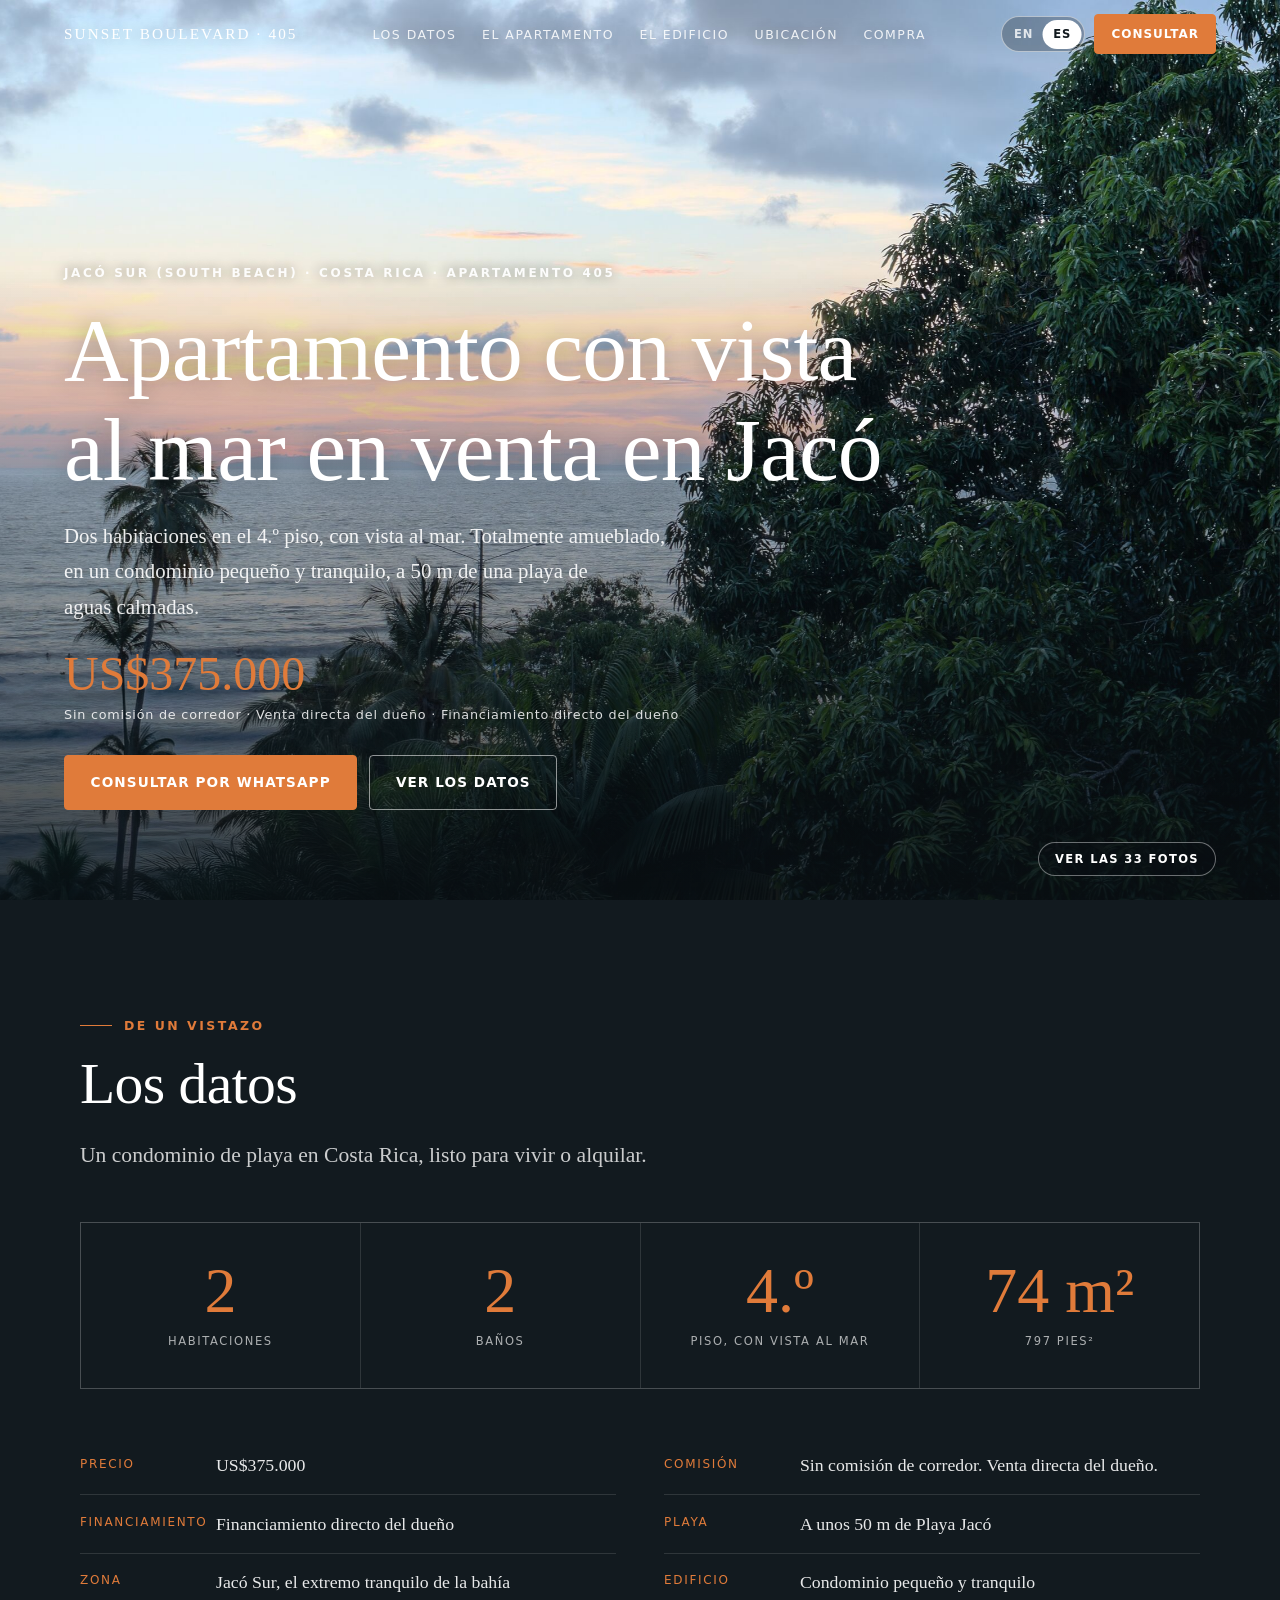
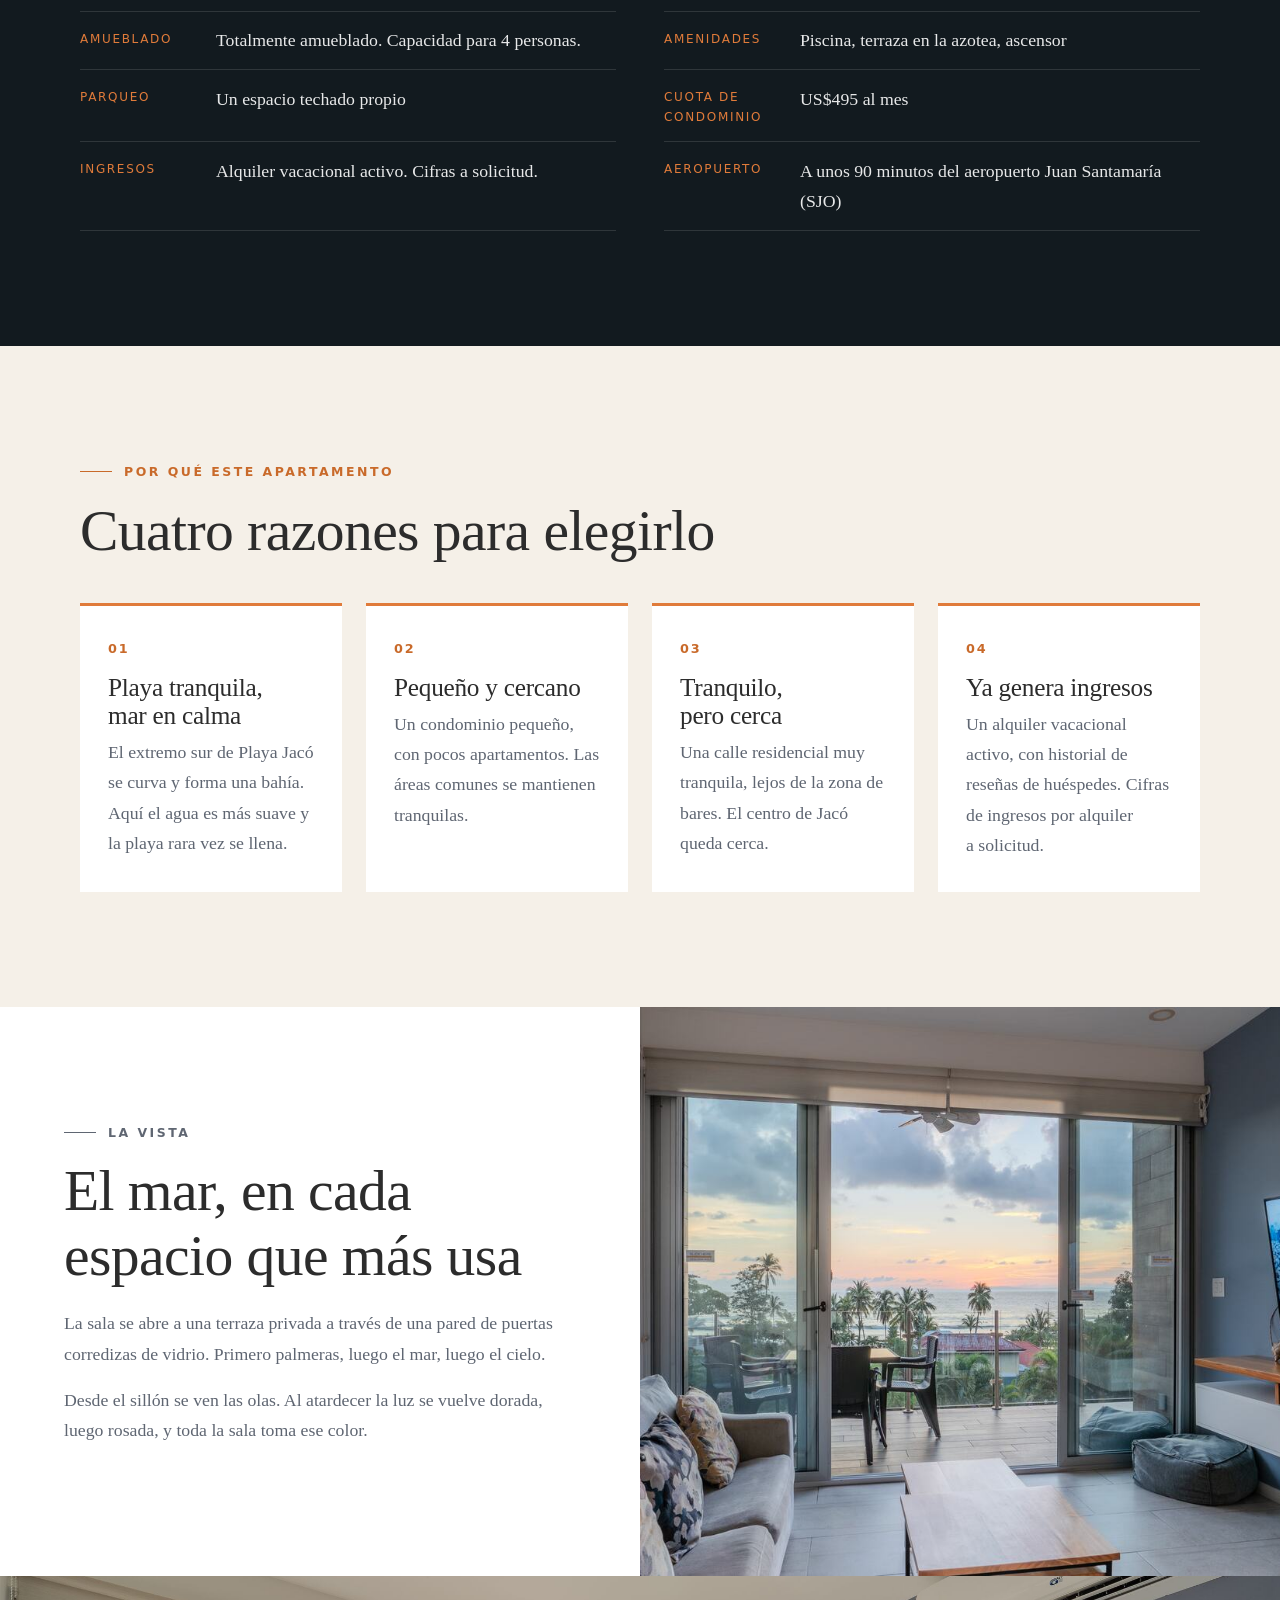
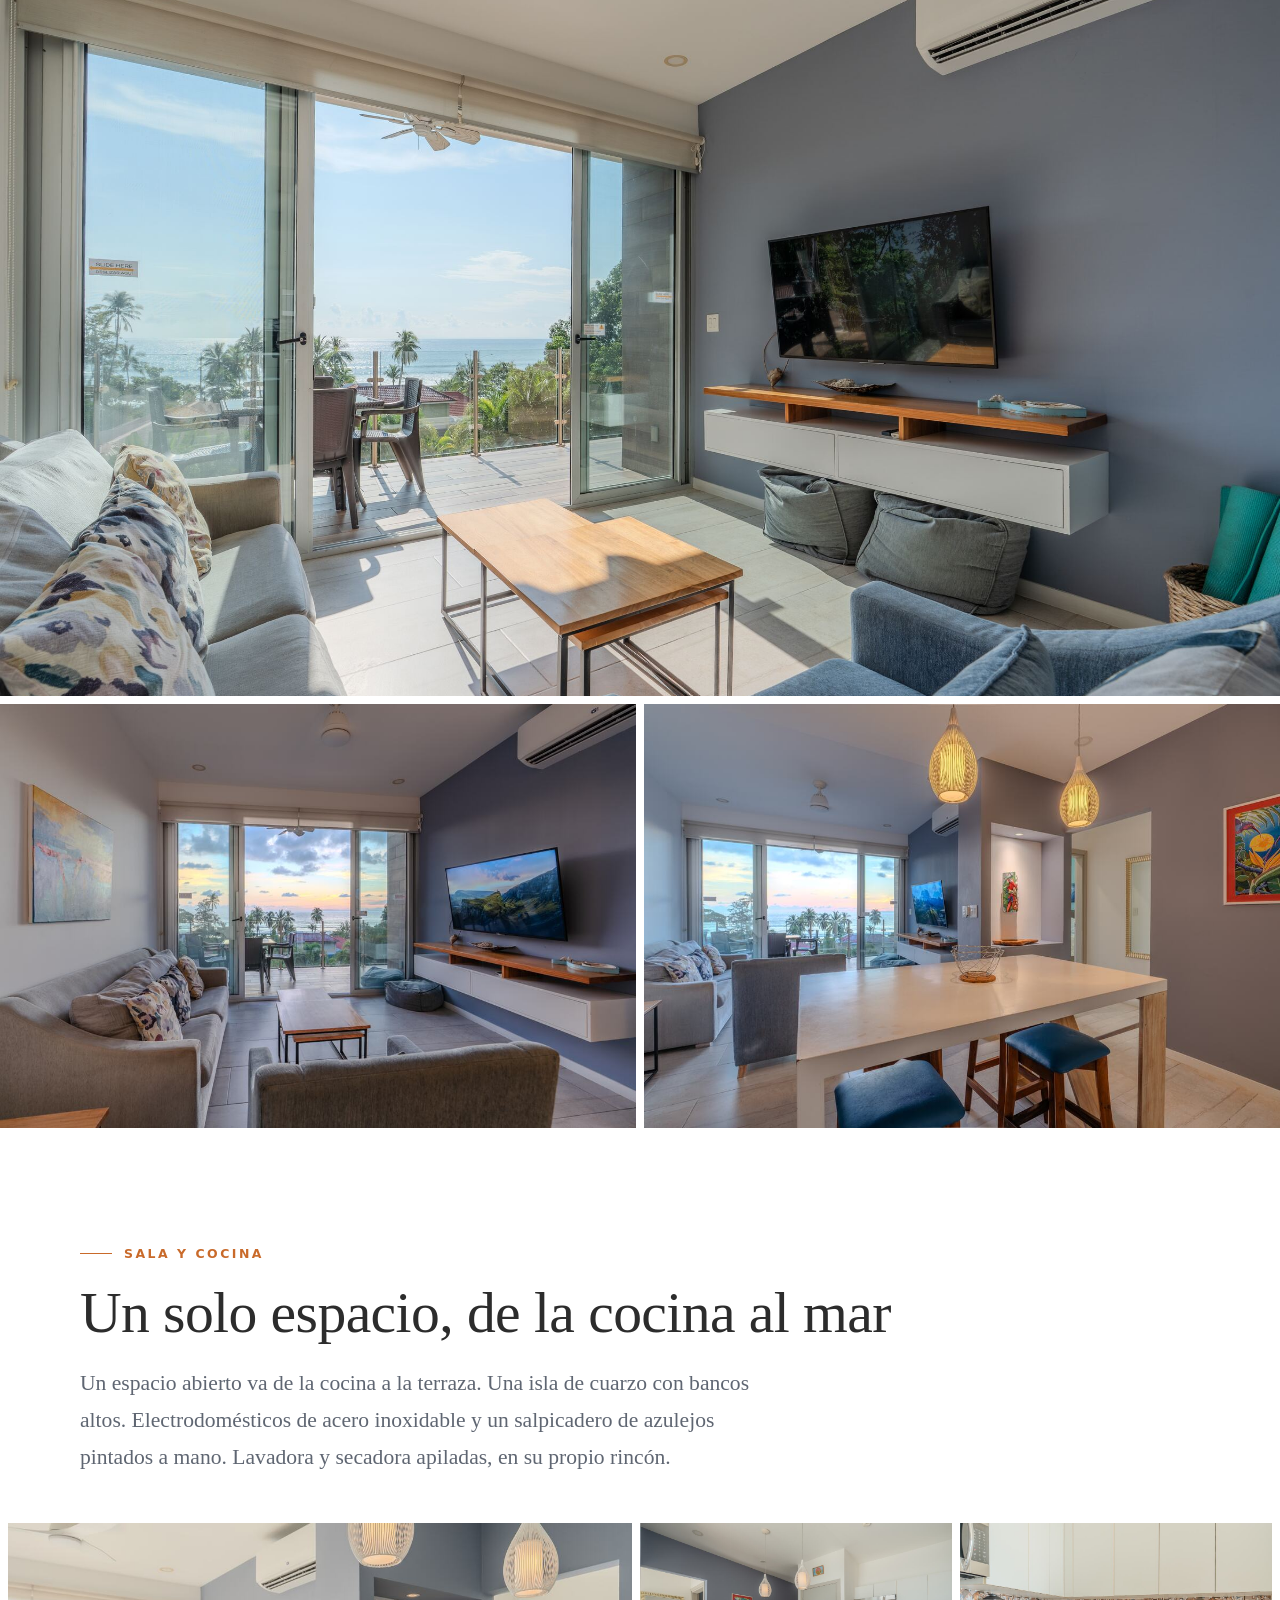
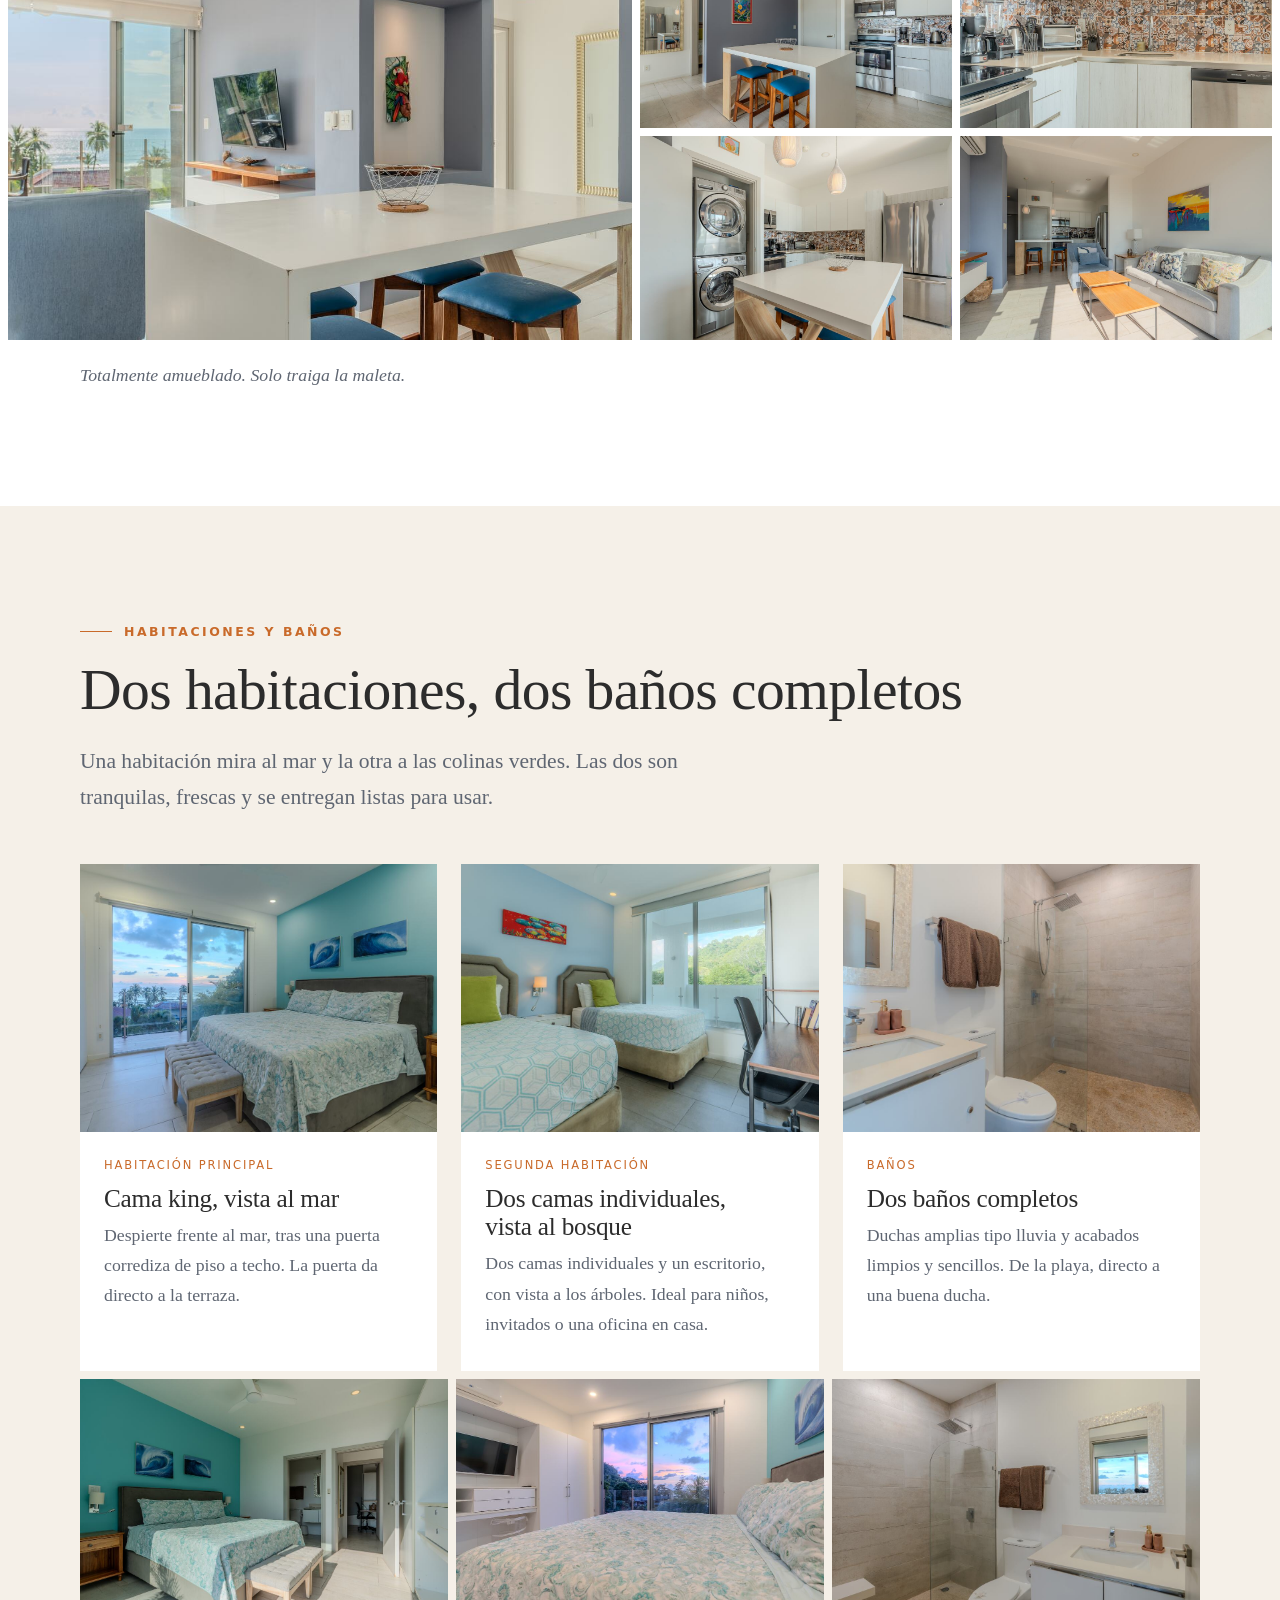
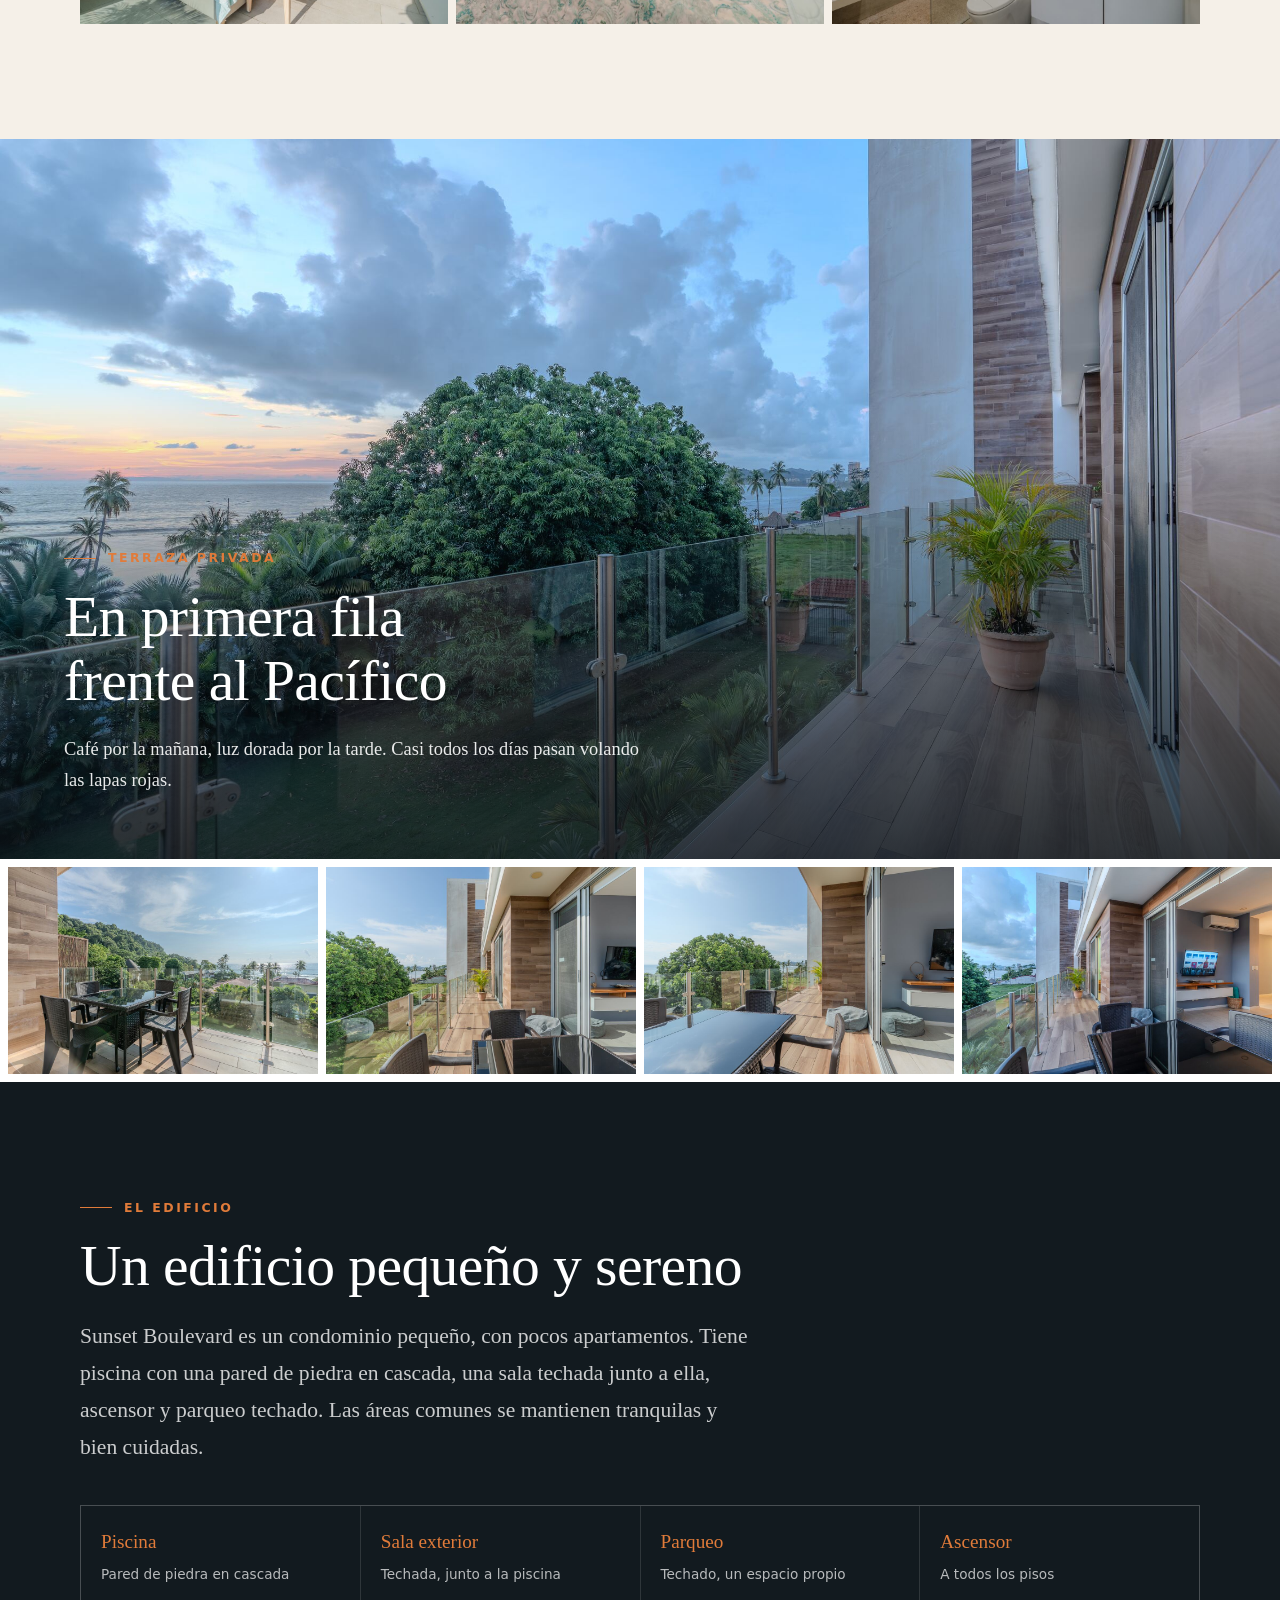
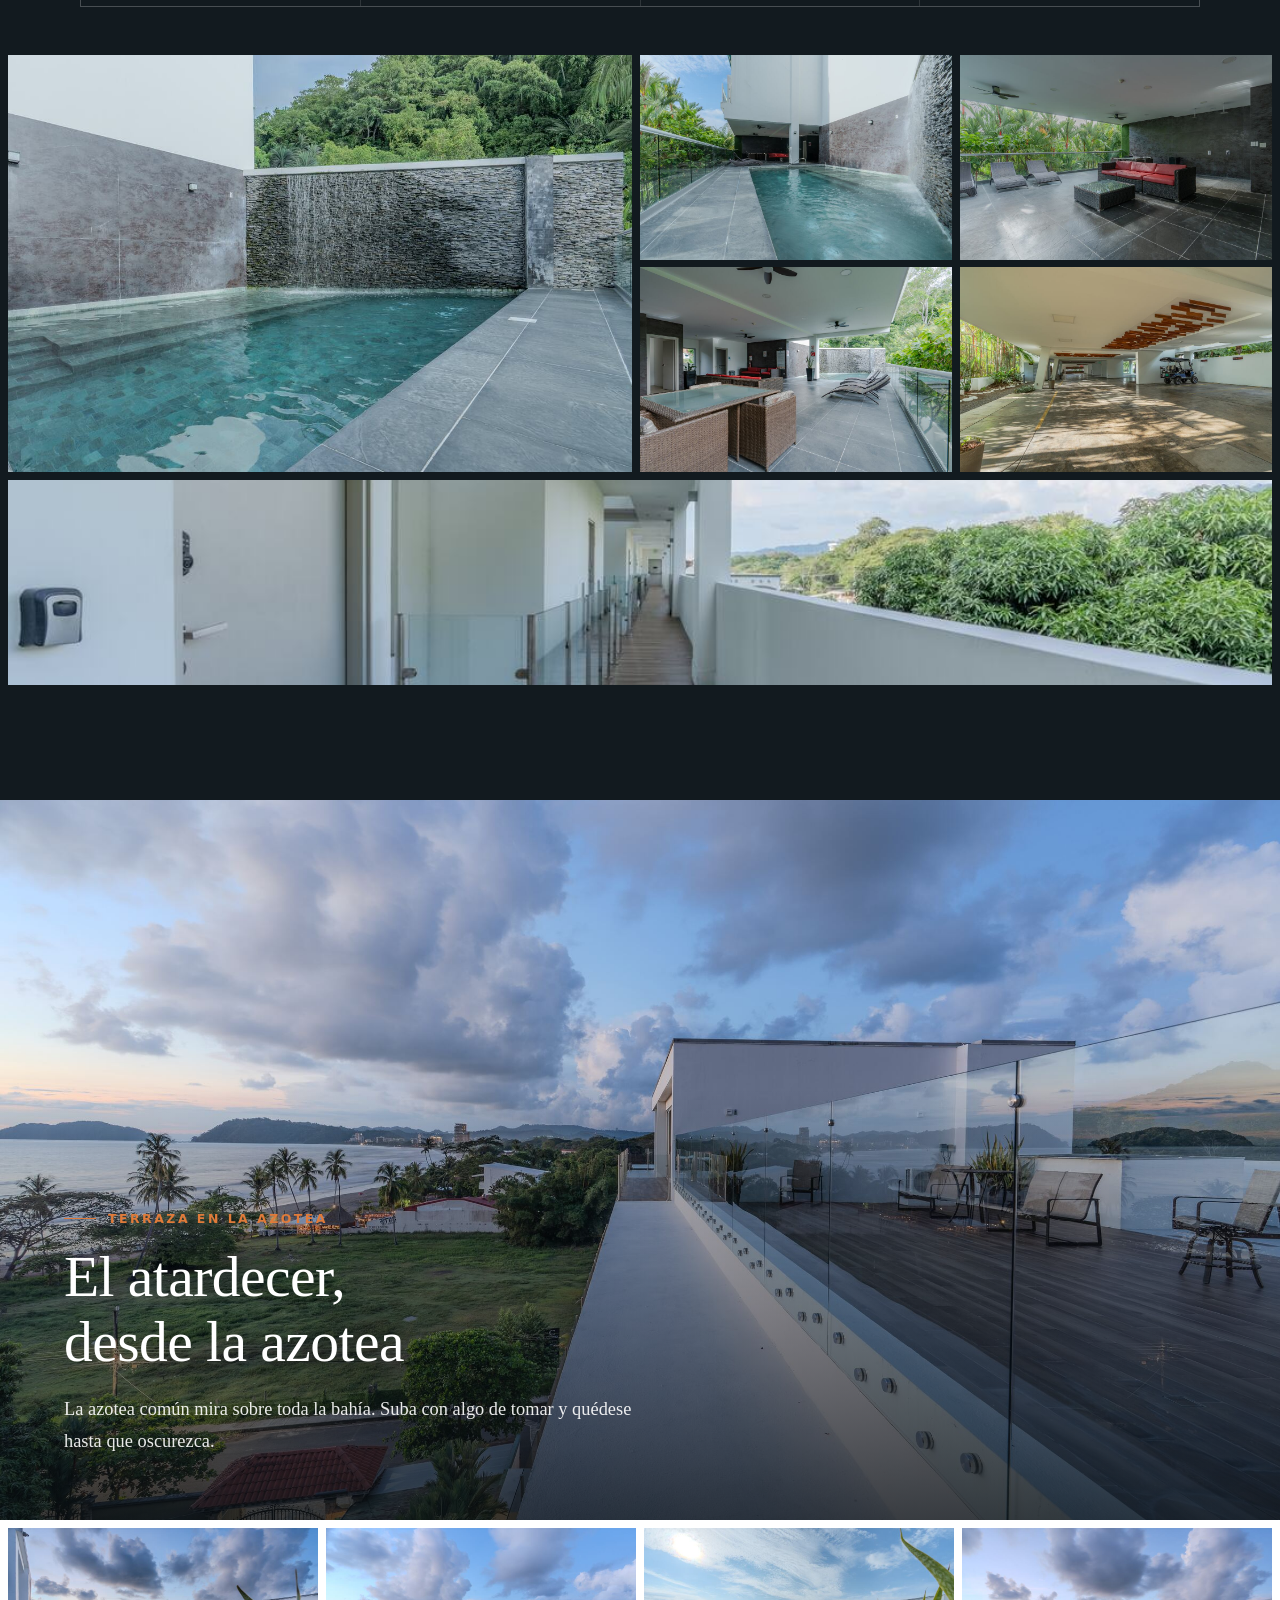
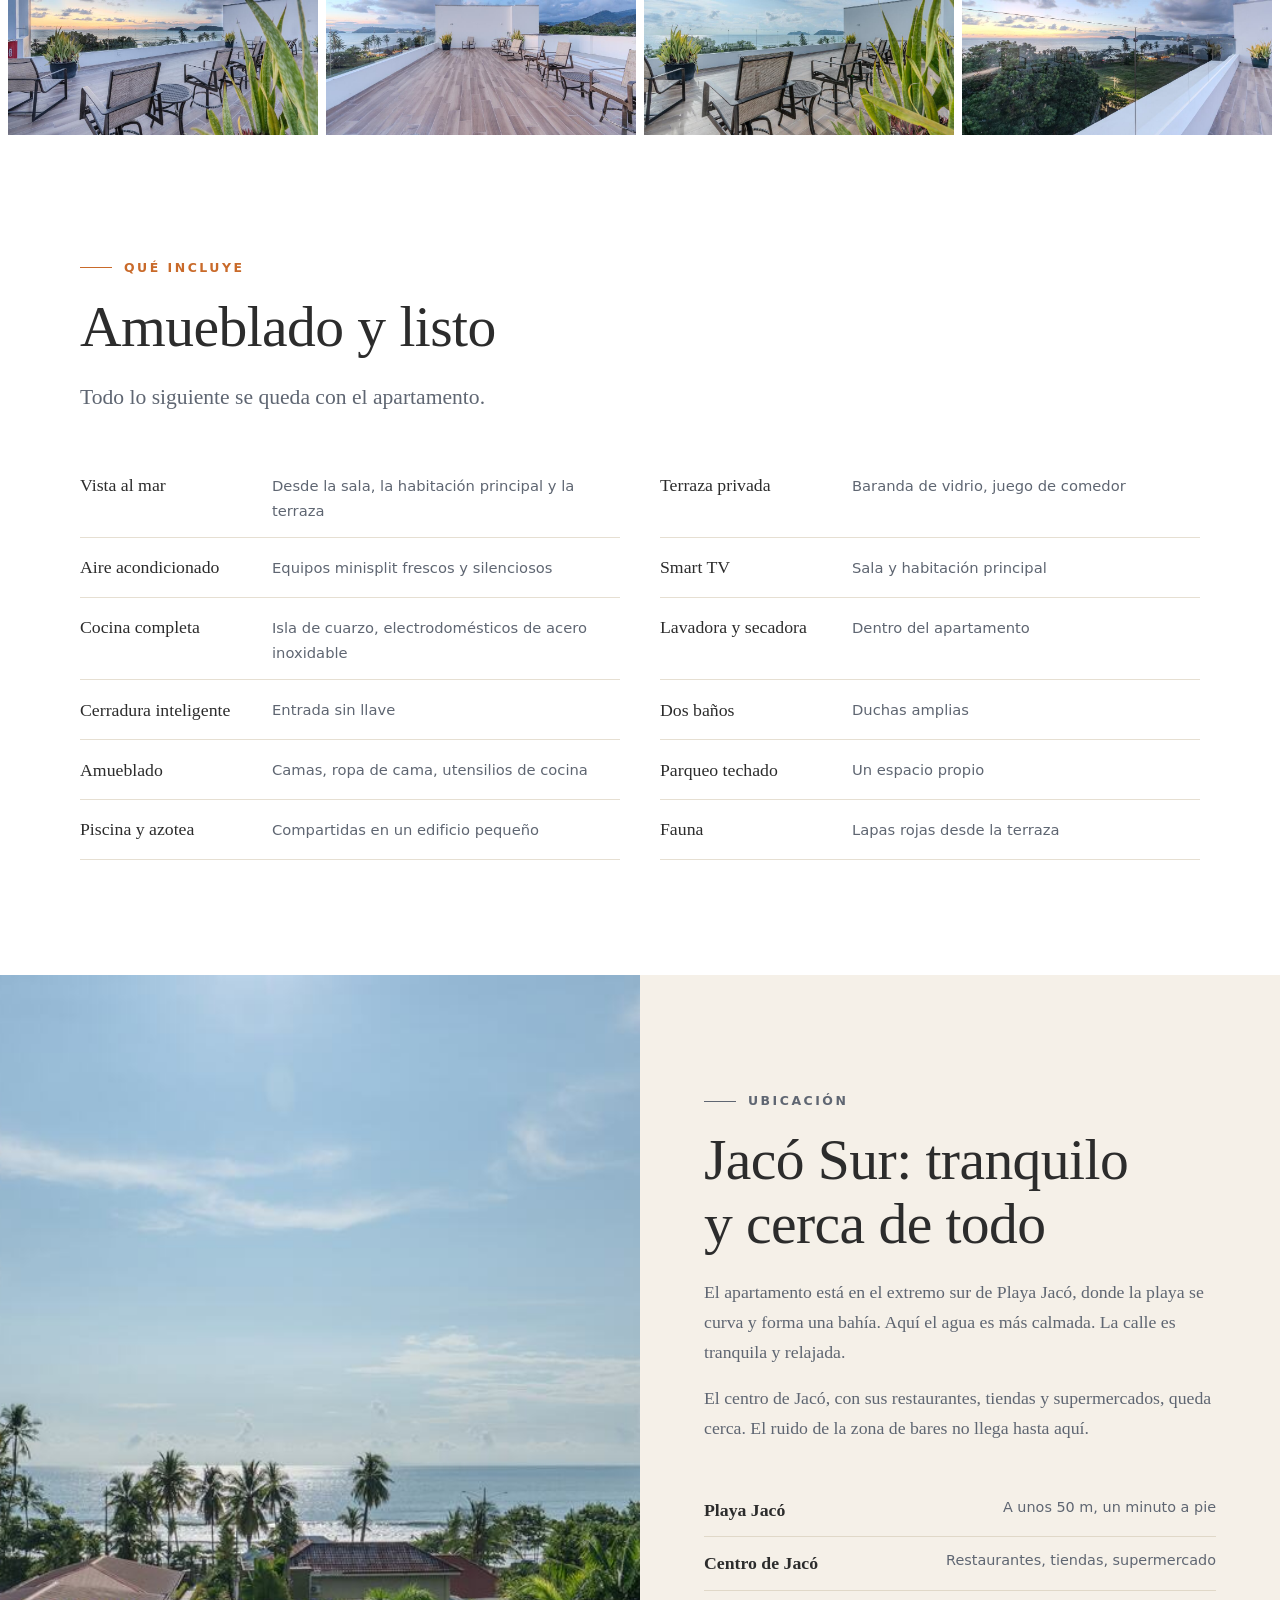
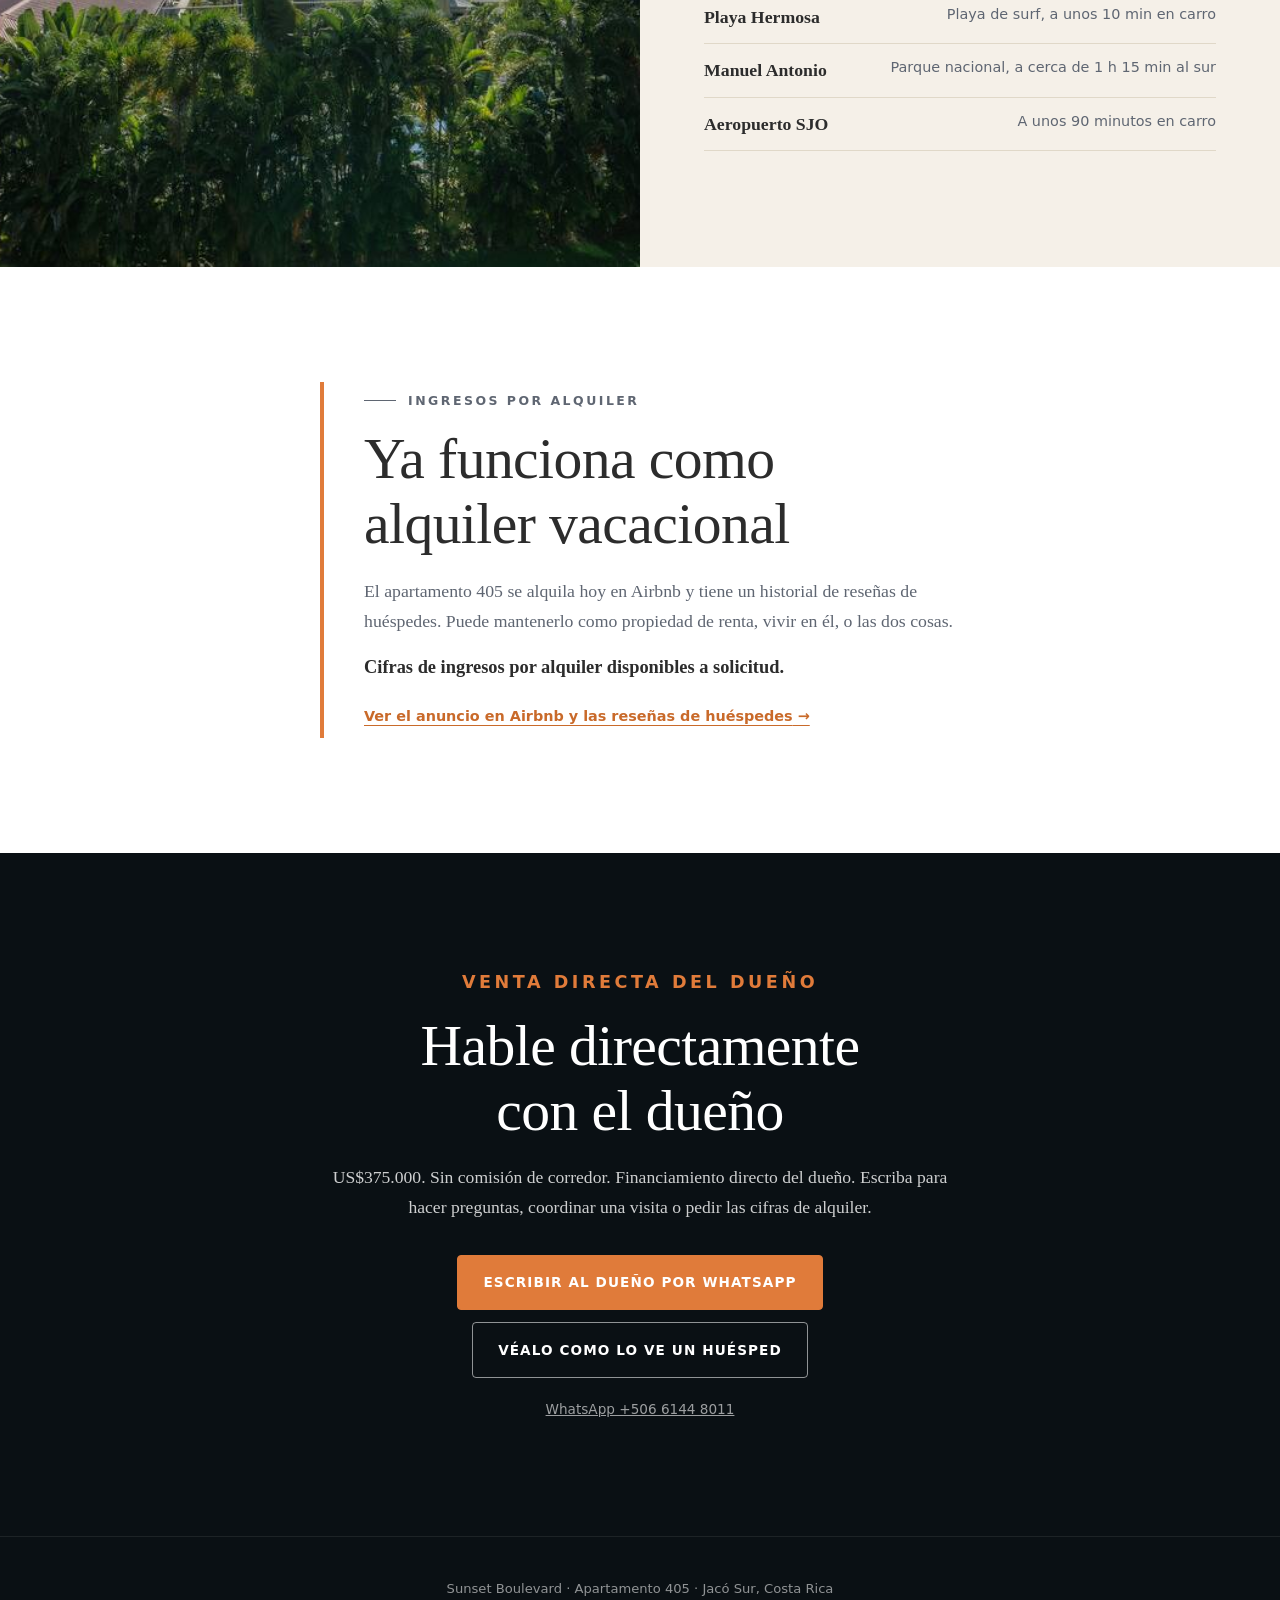
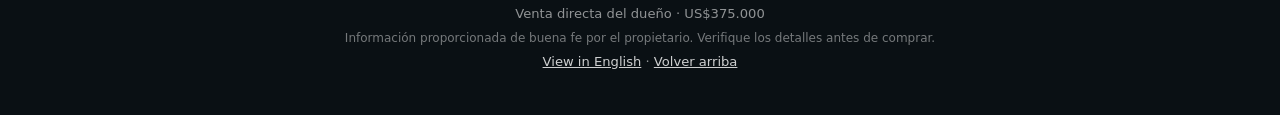
==== es/index.html @ 1934bb05 "Redesign the sale page: new photos, EN/ES, $375,000 - Replace all 30 old photos with 33 new professi" ====
<!DOCTYPE html>
<html lang="es">
<head>
<meta charset="UTF-8">
<meta name="viewport" content="width=device-width, initial-scale=1">
<title>Apartamento con vista al mar en venta en Jacó | Sunset 405</title>
<meta name="description" content="Apartamento con vista al mar en Jacó Sur, a 50 m de la playa. 2 habitaciones, 2 baños, amueblado, piscina y azotea. US$375.000. Financiamiento del dueño.">
<link rel="canonical" href="https://sunset-blvd-405.pages.dev/es/">
<link rel="alternate" hreflang="en" href="https://sunset-blvd-405.pages.dev/">
<link rel="alternate" hreflang="es" href="https://sunset-blvd-405.pages.dev/es/">
<link rel="alternate" hreflang="x-default" href="https://sunset-blvd-405.pages.dev/">
<meta property="og:type" content="website">
<meta property="og:locale" content="es_CR">
<meta property="og:locale:alternate" content="en_US">
<meta property="og:url" content="https://sunset-blvd-405.pages.dev/es/">
<meta property="og:title" content="Sunset Boulevard 405 — Apartamento con vista al mar en venta en Jacó">
<meta property="og:description" content="Un apartamento tranquilo de 2 habitaciones en el 4.º piso, a 50 m de Playa Jacó. Totalmente amueblado. US$375.000. Sin comisión de corredor. Financiamiento directo del dueño.">
<meta property="og:image" content="https://sunset-blvd-405.pages.dev/img/full/jaco-condo-ocean-sunset-palm-trees-view.jpg">
<meta property="og:image:width" content="2400">
<meta property="og:image:height" content="1600">
<meta property="og:image:alt" content="El océano Pacífico al atardecer, visto entre palmeras desde el apartamento">
<meta name="twitter:card" content="summary_large_image">
<meta name="theme-color" content="#121a1f">
<link rel="icon" href="../favicon.svg" type="image/svg+xml">
<link rel="preload" as="image" href="../img/md/jaco-condo-ocean-sunset-palm-trees-view.jpg" imagesrcset="../img/md/jaco-condo-ocean-sunset-palm-trees-view.jpg 1100w, ../img/full/jaco-condo-ocean-sunset-palm-trees-view.jpg 2400w" imagesizes="100vw">
<script type="application/ld+json">{"@context":"https://schema.org","@type":"RealEstateListing","name":"Sunset Boulevard 405 — Apartamento con vista al mar en venta en Jacó, Costa Rica","description":"Apartamento totalmente amueblado de 2 habitaciones y 2 baños en el 4.º piso, con vista al mar, a unos 50 m de Playa Jacó, en Jacó Sur. Condominio pequeño y tranquilo, con piscina, terraza en la azotea y parqueo techado. Venta directa del dueño, sin comisión de corredor, con financiamiento directo del dueño.","url":"https://sunset-blvd-405.pages.dev/es/","inLanguage":"es","image":["https://sunset-blvd-405.pages.dev/img/full/jaco-condo-ocean-sunset-palm-trees-view.jpg","https://sunset-blvd-405.pages.dev/img/full/jaco-condo-rooftop-terrace-ocean-sunset.jpg","https://sunset-blvd-405.pages.dev/img/full/jaco-condo-pool-stone-waterfall-wall.jpg"],"offers":{"@type":"Offer","price":375000,"priceCurrency":"USD","availability":"https://schema.org/InStock"},"about":{"@type":"Apartment","name":"Sunset Boulevard, Unit 405","numberOfRooms":2,"numberOfBedrooms":2,"numberOfBathroomsTotal":2,"occupancy":{"@type":"QuantitativeValue","maxValue":4},"floorLevel":"4","floorSize":{"@type":"QuantitativeValue","value":74,"unitCode":"MTK"},"amenityFeature":[{"@type":"LocationFeatureSpecification","name":"Vista al mar","value":true},{"@type":"LocationFeatureSpecification","name":"Piscina","value":true},{"@type":"LocationFeatureSpecification","name":"Terraza en la azotea","value":true},{"@type":"LocationFeatureSpecification","name":"Parqueo techado","value":true},{"@type":"LocationFeatureSpecification","name":"Ascensor","value":true},{"@type":"LocationFeatureSpecification","name":"Aire acondicionado","value":true},{"@type":"LocationFeatureSpecification","name":"Lavadora y secadora","value":true},{"@type":"LocationFeatureSpecification","name":"Amueblado","value":true}],"address":{"@type":"PostalAddress","addressLocality":"Jacó","addressRegion":"Puntarenas","addressCountry":"CR"}}}</script>
<script async src="https://www.googletagmanager.com/gtag/js?id=G-701SCTSRCR"></script>
<script>window.dataLayer=window.dataLayer||[];function gtag(){dataLayer.push(arguments);}gtag('js',new Date());gtag('config','G-701SCTSRCR');</script>
<link rel="stylesheet" href="../site.css">
</head>
<body>
<a class="skip" href="#main">Saltar al contenido</a>

<header class="nav" id="nav">
  <a class="nav-logo" href="#top">Sunset Boulevard · 405</a>
  <nav class="nav-links" aria-label="Main">
    <a href="#facts">Los datos</a>
    <a href="#home">El apartamento</a>
    <a href="#building">El edificio</a>
    <a href="#location">Ubicación</a>
    <a href="#contact">Compra</a>
  </nav>
  <div class="nav-right">
    <div class="lang" role="group" aria-label="Idioma">
      <a href="../" hreflang="en" lang="en" class="lang-opt" aria-label="View in English">EN</a>
      <a href="#" hreflang="es" lang="es" class="lang-opt" aria-current="true">ES</a>
      <span class="lang-thumb" aria-hidden="true"></span>
    </div>
    <a class="btn btn-sun nav-cta" href="https://wa.me/50661448011?text=Hola%2C%20me%20interesa%20comprar%20el%20apartamento%20405%20de%20Sunset%20Boulevard%20en%20Jac%C3%B3." target="_blank" rel="noopener" aria-label="Consultar por WhatsApp sobre Sunset Boulevard 405 (abre WhatsApp)">Consultar</a>
  </div>
</header>

<main id="main">
<section class="hero" id="top">
  <button type="button" class="ph hero-img" data-i="0" aria-label="Abrir foto: El océano Pacífico al atardecer, visto entre palmeras desde el apartamento"><img src="../img/md/jaco-condo-ocean-sunset-palm-trees-view.jpg" srcset="../img/md/jaco-condo-ocean-sunset-palm-trees-view.jpg 1100w, ../img/full/jaco-condo-ocean-sunset-palm-trees-view.jpg 2400w" sizes="100vw" width="2400" height="1600" alt="El océano Pacífico al atardecer, visto entre palmeras desde el apartamento" fetchpriority="high" decoding="async"></button>
  <div class="hero-content">
    <p class="hero-tag">Jacó Sur (South Beach) · Costa Rica · Apartamento 405</p>
    <h1>Apartamento con vista al mar en venta en Jacó</h1>
    <p class="hero-sub">Dos habitaciones en el 4.º piso, con vista al mar. Totalmente amueblado, en un condominio pequeño y tranquilo, a 50 m de una playa de aguas calmadas.</p>
    <p class="hero-price"><span class="price">US$375.000</span><span class="price-line">Sin comisión de corredor<span class="dot" aria-hidden="true"> · </span>Venta directa del dueño<span class="dot" aria-hidden="true"> · </span>Financiamiento directo del dueño</span></p>
    <div class="hero-ctas">
      <a class="btn btn-sun" href="https://wa.me/50661448011?text=Hola%2C%20me%20interesa%20comprar%20el%20apartamento%20405%20de%20Sunset%20Boulevard%20en%20Jac%C3%B3." target="_blank" rel="noopener">Consultar por WhatsApp<span class="sr"> (abre WhatsApp)</span></a>
      <a class="btn btn-ghost" href="#facts">Ver los datos</a>
    </div>
  </div>
  <button type="button" class="hero-all" data-i="0">Ver las 33 fotos</button>
</section>

<section class="facts" id="facts">
  <div class="wrap">
    <p class="tag on-dark">De un vistazo</p><h2>Los datos</h2>
    <p class="lead">Un condominio de playa en Costa Rica, listo para vivir o alquilar.</p>
    <ul class="big" role="list">
      <li><span class="big-n">2</span><span class="big-l">Habitaciones</span></li>
      <li><span class="big-n">2</span><span class="big-l">Baños</span></li>
      <li><span class="big-n">4.º</span><span class="big-l">Piso, con vista al mar</span></li>
      <li><span class="big-n">74 m²</span><span class="big-l">797 pies²</span></li>
    </ul>
    <dl class="fact-list">
      <div><dt>Precio</dt><dd>US$375.000</dd></div>
      <div><dt>Comisión</dt><dd>Sin comisión de corredor. Venta directa del dueño.</dd></div>
      <div><dt>Financiamiento</dt><dd>Financiamiento directo del dueño</dd></div>
      <div><dt>Playa</dt><dd>A unos 50 m de Playa Jacó</dd></div>
      <div><dt>Zona</dt><dd>Jacó Sur, el extremo tranquilo de la bahía</dd></div>
      <div><dt>Edificio</dt><dd>Condominio pequeño y tranquilo</dd></div>
      <div><dt>Amueblado</dt><dd>Totalmente amueblado. Capacidad para 4 personas.</dd></div>
      <div><dt>Amenidades</dt><dd>Piscina, terraza en la azotea, ascensor</dd></div>
      <div><dt>Parqueo</dt><dd>Un espacio techado propio</dd></div>
      <div><dt>Cuota de condominio</dt><dd>US$495 al mes</dd></div>
      <div><dt>Ingresos</dt><dd>Alquiler vacacional activo. Cifras a solicitud.</dd></div>
      <div><dt>Aeropuerto</dt><dd>A unos 90 minutos del aeropuerto Juan Santamaría (SJO)</dd></div>
    </dl>
  </div>
</section>

<section class="highlights" aria-labelledby="hl-h">
  <div class="wrap">
    <p class="tag">Por qué este apartamento</p>
    <h2 id="hl-h">Cuatro razones para elegirlo</h2>
    <ol class="hl" role="list">
      <li><span class="hl-n" aria-hidden="true">01</span><h3>Playa tranquila, mar en calma</h3><p>El extremo sur de Playa Jacó se curva y forma una bahía. Aquí el agua es más suave y la playa rara vez se llena.</p></li>
      <li><span class="hl-n" aria-hidden="true">02</span><h3>Pequeño y cercano</h3><p>Un condominio pequeño, con pocos apartamentos. Las áreas comunes se mantienen tranquilas.</p></li>
      <li><span class="hl-n" aria-hidden="true">03</span><h3>Tranquilo, pero cerca</h3><p>Una calle residencial muy tranquila, lejos de la zona de bares. El centro de Jacó queda cerca.</p></li>
      <li><span class="hl-n" aria-hidden="true">04</span><h3>Ya genera ingresos</h3><p>Un alquiler vacacional activo, con historial de reseñas de huéspedes. Cifras de ingresos por alquiler a solicitud.</p></li>
    </ol>
  </div>
</section>

<section class="split" id="view">
  <div class="split-text">
    <p class="tag ">La vista</p><h2>El mar, en cada espacio que más usa</h2>
    <p>La sala se abre a una terraza privada a través de una pared de puertas corredizas de vidrio. Primero palmeras, luego el mar, luego el cielo.</p>
    <p>Desde el sillón se ven las olas. Al atardecer la luz se vuelve dorada, luego rosada, y toda la sala toma ese color.</p>
  </div>
  <button type="button" class="ph split-img" data-i="1" aria-label="Abrir foto: Sala de un apartamento con vista al mar en Jacó, abierta a un balcón al atardecer"><img src="../img/md/jaco-ocean-view-condo-living-room-sunset.jpg" srcset="../img/md/jaco-ocean-view-condo-living-room-sunset.jpg 1100w, ../img/full/jaco-ocean-view-condo-living-room-sunset.jpg 2400w" sizes="(min-width: 60em) 50vw, 100vw" width="2400" height="1600" alt="Sala de un apartamento con vista al mar en Jacó, abierta a un balcón al atardecer" loading="lazy" decoding="async"></button>
</section>
<div class="band"><button type="button" class="ph " data-i="2" aria-label="Abrir foto: Sala luminosa con sillón, televisor y puerta corrediza con vista al mar"><img src="../img/md/jaco-condo-living-room-ocean-view-day.jpg" srcset="../img/md/jaco-condo-living-room-ocean-view-day.jpg 1100w, ../img/full/jaco-condo-living-room-ocean-view-day.jpg 2400w" sizes="100vw" width="2400" height="1600" alt="Sala luminosa con sillón, televisor y puerta corrediza con vista al mar" loading="lazy" decoding="async"></button></div>
<div class="pair"><button type="button" class="ph " data-i="3" aria-label="Abrir foto: Sillón de la sala frente al balcón y un cielo de tarde"><img src="../img/md/jaco-condo-living-room-sofa-sunset.jpg" srcset="../img/md/jaco-condo-living-room-sofa-sunset.jpg 1100w, ../img/full/jaco-condo-living-room-sofa-sunset.jpg 2400w" sizes="(min-width: 60em) 50vw, 100vw" width="2400" height="1600" alt="Sillón de la sala frente al balcón y un cielo de tarde" loading="lazy" decoding="async"></button><button type="button" class="ph " data-i="4" aria-label="Abrir foto: Isla de cocina y sala con un atardecer rosado sobre el mar"><img src="../img/md/jaco-condo-dining-island-sunset-view.jpg" srcset="../img/md/jaco-condo-dining-island-sunset-view.jpg 1100w, ../img/full/jaco-condo-dining-island-sunset-view.jpg 2400w" sizes="(min-width: 60em) 50vw, 100vw" width="2400" height="1600" alt="Isla de cocina y sala con un atardecer rosado sobre el mar" loading="lazy" decoding="async"></button></div>

<section class="sec" id="home">
  <div class="wrap">
    <p class="tag ">Sala y cocina</p><h2>Un solo espacio, de la cocina al mar</h2>
    <p class="lead dark">Un espacio abierto va de la cocina a la terraza. Una isla de cuarzo con bancos altos. Electrodomésticos de acero inoxidable y un salpicadero de azulejos pintados a mano. Lavadora y secadora apiladas, en su propio rincón.</p>
  </div>
  <div class="mosaic">
    <button type="button" class="ph m-big" data-i="5" aria-label="Abrir foto: Isla de cocina de cuarzo blanco con bancos azules y el mar por la ventana"><img src="../img/md/jaco-condo-kitchen-island-ocean-view.jpg" srcset="../img/md/jaco-condo-kitchen-island-ocean-view.jpg 1100w, ../img/full/jaco-condo-kitchen-island-ocean-view.jpg 2400w" sizes="(min-width: 60em) 60vw, 100vw" width="2400" height="1600" alt="Isla de cocina de cuarzo blanco con bancos azules y el mar por la ventana" loading="lazy" decoding="async"></button>
    <button type="button" class="ph " data-i="6" aria-label="Abrir foto: Cocina abierta con isla de cuarzo, cocina de acero inoxidable y microondas"><img src="../img/md/jaco-condo-quartz-island-kitchen.jpg" srcset="../img/md/jaco-condo-quartz-island-kitchen.jpg 1100w, ../img/full/jaco-condo-quartz-island-kitchen.jpg 2400w" sizes="(min-width: 60em) 25vw, 50vw" width="2400" height="1600" alt="Cocina abierta con isla de cuarzo, cocina de acero inoxidable y microondas" loading="lazy" decoding="async"></button>
    <button type="button" class="ph " data-i="7" aria-label="Abrir foto: Salpicadero de azulejos con diseño sobre una encimera blanca"><img src="../img/md/jaco-condo-kitchen-tile-backsplash.jpg" srcset="../img/md/jaco-condo-kitchen-tile-backsplash.jpg 1100w, ../img/full/jaco-condo-kitchen-tile-backsplash.jpg 2400w" sizes="(min-width: 60em) 25vw, 50vw" width="2400" height="1600" alt="Salpicadero de azulejos con diseño sobre una encimera blanca" loading="lazy" decoding="async"></button>
    <button type="button" class="ph " data-i="8" aria-label="Abrir foto: Lavadora y secadora apiladas junto a la cocina"><img src="../img/md/jaco-condo-kitchen-washer-dryer.jpg" srcset="../img/md/jaco-condo-kitchen-washer-dryer.jpg 1100w, ../img/full/jaco-condo-kitchen-washer-dryer.jpg 2400w" sizes="(min-width: 60em) 25vw, 50vw" width="2400" height="1600" alt="Lavadora y secadora apiladas junto a la cocina" loading="lazy" decoding="async"></button>
    <button type="button" class="ph " data-i="9" aria-label="Abrir foto: Sillón de la sala con cuadros de colores y la cocina al fondo"><img src="../img/md/jaco-condo-living-room-sofa-artwork.jpg" srcset="../img/md/jaco-condo-living-room-sofa-artwork.jpg 1100w, ../img/full/jaco-condo-living-room-sofa-artwork.jpg 2400w" sizes="(min-width: 60em) 25vw, 50vw" width="2400" height="1600" alt="Sillón de la sala con cuadros de colores y la cocina al fondo" loading="lazy" decoding="async"></button>
  </div>
  <p class="caption wrap">Totalmente amueblado. Solo traiga la maleta.</p>
</section>

<section class="sec sand" id="rooms">
  <div class="wrap">
    <p class="tag ">Habitaciones y baños</p><h2>Dos habitaciones, dos baños completos</h2>
    <p class="lead dark">Una habitación mira al mar y la otra a las colinas verdes. Las dos son tranquilas, frescas y se entregan listas para usar.</p>
    <div class="cards">
      <article class="card"><button type="button" class="ph " data-i="10" aria-label="Abrir foto: Cama king en la habitación principal, con vista al mar a través de puertas de vidrio"><img src="../img/md/jaco-condo-master-bedroom-king-bed-ocean-view.jpg" srcset="../img/md/jaco-condo-master-bedroom-king-bed-ocean-view.jpg 1100w, ../img/full/jaco-condo-master-bedroom-king-bed-ocean-view.jpg 2400w" sizes="(min-width: 60em) 33vw, 100vw" width="2400" height="1600" alt="Cama king en la habitación principal, con vista al mar a través de puertas de vidrio" loading="lazy" decoding="async"></button><div class="card-body"><p class="card-label">Habitación principal</p><h3>Cama king, vista al mar</h3><p>Despierte frente al mar, tras una puerta corrediza de piso a techo. La puerta da directo a la terraza.</p></div></article>
      <article class="card"><button type="button" class="ph " data-i="11" aria-label="Abrir foto: Segunda habitación con dos camas individuales, escritorio y ventana hacia los árboles"><img src="../img/md/jaco-condo-second-bedroom-twin-beds.jpg" srcset="../img/md/jaco-condo-second-bedroom-twin-beds.jpg 1100w, ../img/full/jaco-condo-second-bedroom-twin-beds.jpg 2400w" sizes="(min-width: 60em) 33vw, 100vw" width="2400" height="1600" alt="Segunda habitación con dos camas individuales, escritorio y ventana hacia los árboles" loading="lazy" decoding="async"></button><div class="card-body"><p class="card-label">Segunda habitación</p><h3>Dos camas individuales, vista al bosque</h3><p>Dos camas individuales y un escritorio, con vista a los árboles. Ideal para niños, invitados o una oficina en casa.</p></div></article>
      <article class="card"><button type="button" class="ph " data-i="12" aria-label="Abrir foto: Baño con ducha amplia tipo lluvia y mampara de vidrio"><img src="../img/md/jaco-condo-bathroom-walk-in-shower.jpg" srcset="../img/md/jaco-condo-bathroom-walk-in-shower.jpg 1100w, ../img/full/jaco-condo-bathroom-walk-in-shower.jpg 2400w" sizes="(min-width: 60em) 33vw, 100vw" width="2400" height="1600" alt="Baño con ducha amplia tipo lluvia y mampara de vidrio" loading="lazy" decoding="async"></button><div class="card-body"><p class="card-label">Baños</p><h3>Dos baños completos</h3><p>Duchas amplias tipo lluvia y acabados limpios y sencillos. De la playa, directo a una buena ducha.</p></div></article>
    </div>
    <div class="strip"><button type="button" class="ph " data-i="13" aria-label="Abrir foto: Habitación principal con una pared color turquesa y cuadros de olas"><img src="../img/md/jaco-condo-master-bedroom-teal-wall.jpg" srcset="../img/md/jaco-condo-master-bedroom-teal-wall.jpg 1100w, ../img/full/jaco-condo-master-bedroom-teal-wall.jpg 2400w" sizes="(min-width: 60em) 33vw, 50vw" width="2400" height="1600" alt="Habitación principal con una pared color turquesa y cuadros de olas" loading="lazy" decoding="async"></button><button type="button" class="ph " data-i="14" aria-label="Abrir foto: Habitación principal al anochecer, con vista hacia la terraza"><img src="../img/md/jaco-condo-master-bedroom-evening-view.jpg" srcset="../img/md/jaco-condo-master-bedroom-evening-view.jpg 1100w, ../img/full/jaco-condo-master-bedroom-evening-view.jpg 2400w" sizes="(min-width: 60em) 33vw, 50vw" width="2400" height="1600" alt="Habitación principal al anochecer, con vista hacia la terraza" loading="lazy" decoding="async"></button><button type="button" class="ph " data-i="15" aria-label="Abrir foto: Segundo baño con ducha amplia y espejo enmarcado"><img src="../img/md/jaco-condo-second-bathroom.jpg" srcset="../img/md/jaco-condo-second-bathroom.jpg 1100w, ../img/full/jaco-condo-second-bathroom.jpg 2400w" sizes="(min-width: 60em) 33vw, 50vw" width="2400" height="1600" alt="Segundo baño con ducha amplia y espejo enmarcado" loading="lazy" decoding="async"></button></div>
  </div>
</section>

<section class="full-band">
  <button type="button" class="ph band-img" data-i="16" aria-label="Abrir foto: Balcón privado con baranda de vidrio, sobre los árboles y un cielo de atardecer"><img src="../img/md/jaco-condo-private-balcony-ocean-sunset.jpg" srcset="../img/md/jaco-condo-private-balcony-ocean-sunset.jpg 1100w, ../img/full/jaco-condo-private-balcony-ocean-sunset.jpg 2400w" sizes="100vw" width="2400" height="1600" alt="Balcón privado con baranda de vidrio, sobre los árboles y un cielo de atardecer" loading="lazy" decoding="async"></button>
  <div class="band-text">
    <p class="tag on-dark">Terraza privada</p>
    <h2>En primera fila frente al Pacífico</h2>
    <p>Café por la mañana, luz dorada por la tarde. Casi todos los días pasan volando las lapas rojas.</p>
  </div>
</section>
<div class="grid4"><button type="button" class="ph " data-i="17" aria-label="Abrir foto: Mesa de comedor en el balcón, con vista sobre colinas verdes hasta el mar"><img src="../img/md/jaco-condo-balcony-dining-ocean-view.jpg" srcset="../img/md/jaco-condo-balcony-dining-ocean-view.jpg 1100w, ../img/full/jaco-condo-balcony-dining-ocean-view.jpg 2400w" sizes="(min-width: 60em) 25vw, 50vw" width="2400" height="1600" alt="Mesa de comedor en el balcón, con vista sobre colinas verdes hasta el mar" loading="lazy" decoding="async"></button><button type="button" class="ph " data-i="18" aria-label="Abrir foto: Balcón con baranda de vidrio y una palmera en maceta junto a los árboles tropicales"><img src="../img/md/jaco-condo-balcony-glass-railing-jungle.jpg" srcset="../img/md/jaco-condo-balcony-glass-railing-jungle.jpg 1100w, ../img/full/jaco-condo-balcony-glass-railing-jungle.jpg 2400w" sizes="(min-width: 60em) 25vw, 50vw" width="2400" height="1600" alt="Balcón con baranda de vidrio y una palmera en maceta junto a los árboles tropicales" loading="lazy" decoding="async"></button><button type="button" class="ph " data-i="19" aria-label="Abrir foto: Mesa del balcón frente a la sala, con árboles y el mar al fondo"><img src="../img/md/jaco-condo-balcony-table-living-room.jpg" srcset="../img/md/jaco-condo-balcony-table-living-room.jpg 1100w, ../img/full/jaco-condo-balcony-table-living-room.jpg 2400w" sizes="(min-width: 60em) 25vw, 50vw" width="2400" height="1600" alt="Mesa del balcón frente a la sala, con árboles y el mar al fondo" loading="lazy" decoding="async"></button><button type="button" class="ph " data-i="20" aria-label="Abrir foto: Balcón y sala al anochecer, con las luces encendidas adentro"><img src="../img/md/jaco-condo-balcony-living-room-dusk.jpg" srcset="../img/md/jaco-condo-balcony-living-room-dusk.jpg 1100w, ../img/full/jaco-condo-balcony-living-room-dusk.jpg 2400w" sizes="(min-width: 60em) 25vw, 50vw" width="2400" height="1600" alt="Balcón y sala al anochecer, con las luces encendidas adentro" loading="lazy" decoding="async"></button></div>

<section class="sec dark" id="building">
  <div class="wrap">
    <p class="tag on-dark">El edificio</p><h2>Un edificio pequeño y sereno</h2>
    <p class="lead">Sunset Boulevard es un condominio pequeño, con pocos apartamentos. Tiene piscina con una pared de piedra en cascada, una sala techada junto a ella, ascensor y parqueo techado. Las áreas comunes se mantienen tranquilas y bien cuidadas.</p>
    <ul class="amen" role="list">
      <li><strong>Piscina</strong><span>Pared de piedra en cascada</span></li>
      <li><strong>Sala exterior</strong><span>Techada, junto a la piscina</span></li>
      <li><strong>Parqueo</strong><span>Techado, un espacio propio</span></li>
      <li><strong>Ascensor</strong><span>A todos los pisos</span></li>
    </ul>
  </div>
  <div class="mosaic mosaic-6">
    <button type="button" class="ph m-big" data-i="21" aria-label="Abrir foto: Piscina del edificio con una pared de piedra en cascada y vegetación arriba"><img src="../img/md/jaco-condo-pool-stone-waterfall-wall.jpg" srcset="../img/md/jaco-condo-pool-stone-waterfall-wall.jpg 1100w, ../img/full/jaco-condo-pool-stone-waterfall-wall.jpg 2400w" sizes="(min-width: 60em) 60vw, 100vw" width="2400" height="1600" alt="Piscina del edificio con una pared de piedra en cascada y vegetación arriba" loading="lazy" decoding="async"></button>
    <button type="button" class="ph " data-i="22" aria-label="Abrir foto: Piscina alargada junto a la pared de piedra, vista desde la terraza"><img src="../img/md/jaco-condo-swimming-pool-jungle.jpg" srcset="../img/md/jaco-condo-swimming-pool-jungle.jpg 1100w, ../img/full/jaco-condo-swimming-pool-jungle.jpg 2400w" sizes="(min-width: 60em) 25vw, 50vw" width="2400" height="1600" alt="Piscina alargada junto a la pared de piedra, vista desde la terraza" loading="lazy" decoding="async"></button>
    <button type="button" class="ph " data-i="23" aria-label="Abrir foto: Sala techada junto a la piscina, con sillones y tumbonas"><img src="../img/md/jaco-condo-covered-pool-lounge.jpg" srcset="../img/md/jaco-condo-covered-pool-lounge.jpg 1100w, ../img/full/jaco-condo-covered-pool-lounge.jpg 2400w" sizes="(min-width: 60em) 25vw, 50vw" width="2400" height="1600" alt="Sala techada junto a la piscina, con sillones y tumbonas" loading="lazy" decoding="async"></button>
    <button type="button" class="ph " data-i="24" aria-label="Abrir foto: Sala techada con mesa de comedor, abierta al jardín"><img src="../img/md/jaco-condo-covered-lounge-garden-view.jpg" srcset="../img/md/jaco-condo-covered-lounge-garden-view.jpg 1100w, ../img/full/jaco-condo-covered-lounge-garden-view.jpg 2400w" sizes="(min-width: 60em) 25vw, 50vw" width="2400" height="1600" alt="Sala techada con mesa de comedor, abierta al jardín" loading="lazy" decoding="async"></button>
    <button type="button" class="ph " data-i="25" aria-label="Abrir foto: Parqueo techado en la planta baja del edificio"><img src="../img/md/jaco-condo-covered-parking.jpg" srcset="../img/md/jaco-condo-covered-parking.jpg 1100w, ../img/full/jaco-condo-covered-parking.jpg 2400w" sizes="(min-width: 60em) 25vw, 50vw" width="2400" height="1600" alt="Parqueo techado en la planta baja del edificio" loading="lazy" decoding="async"></button>
    <button type="button" class="ph " data-i="26" aria-label="Abrir foto: Pasillo exterior hacia las puertas de los apartamentos, con árboles a un lado"><img src="../img/md/jaco-condo-building-walkway-ocean-air.jpg" srcset="../img/md/jaco-condo-building-walkway-ocean-air.jpg 1100w, ../img/full/jaco-condo-building-walkway-ocean-air.jpg 2400w" sizes="(min-width: 60em) 25vw, 50vw" width="2400" height="1600" alt="Pasillo exterior hacia las puertas de los apartamentos, con árboles a un lado" loading="lazy" decoding="async"></button>
  </div>
</section>

<section class="full-band">
  <button type="button" class="ph band-img" data-i="27" aria-label="Abrir foto: Terraza en la azotea con baranda de vidrio, sobre Jacó Sur al atardecer"><img src="../img/md/jaco-condo-rooftop-terrace-ocean-sunset.jpg" srcset="../img/md/jaco-condo-rooftop-terrace-ocean-sunset.jpg 1100w, ../img/full/jaco-condo-rooftop-terrace-ocean-sunset.jpg 2400w" sizes="100vw" width="2400" height="1600" alt="Terraza en la azotea con baranda de vidrio, sobre Jacó Sur al atardecer" loading="lazy" decoding="async"></button>
  <div class="band-text">
    <p class="tag on-dark">Terraza en la azotea</p>
    <h2>El atardecer, desde la azotea</h2>
    <p>La azotea común mira sobre toda la bahía. Suba con algo de tomar y quédese hasta que oscurezca.</p>
  </div>
</section>
<div class="grid4"><button type="button" class="ph " data-i="28" aria-label="Abrir foto: Tumbonas en la azotea frente a la bahía al atardecer"><img src="../img/md/jaco-condo-rooftop-lounge-chairs-sunset.jpg" srcset="../img/md/jaco-condo-rooftop-lounge-chairs-sunset.jpg 1100w, ../img/full/jaco-condo-rooftop-lounge-chairs-sunset.jpg 2400w" sizes="(min-width: 60em) 25vw, 50vw" width="2400" height="1600" alt="Tumbonas en la azotea frente a la bahía al atardecer" loading="lazy" decoding="async"></button><button type="button" class="ph " data-i="29" aria-label="Abrir foto: Amplia terraza en la azotea con sillas y vista sobre la bahía"><img src="../img/md/jaco-condo-rooftop-deck-bay-view.jpg" srcset="../img/md/jaco-condo-rooftop-deck-bay-view.jpg 1100w, ../img/full/jaco-condo-rooftop-deck-bay-view.jpg 2400w" sizes="(min-width: 60em) 25vw, 50vw" width="2400" height="1600" alt="Amplia terraza en la azotea con sillas y vista sobre la bahía" loading="lazy" decoding="async"></button><button type="button" class="ph " data-i="30" aria-label="Abrir foto: Sillas y plantas en la azotea, con el mar de día"><img src="../img/md/jaco-condo-rooftop-chairs-ocean-view-day.jpg" srcset="../img/md/jaco-condo-rooftop-chairs-ocean-view-day.jpg 1100w, ../img/full/jaco-condo-rooftop-chairs-ocean-view-day.jpg 2400w" sizes="(min-width: 60em) 25vw, 50vw" width="2400" height="1600" alt="Sillas y plantas en la azotea, con el mar de día" loading="lazy" decoding="async"></button><button type="button" class="ph " data-i="31" aria-label="Abrir foto: Vista desde la azotea sobre las copas de los árboles hasta el mar al anochecer"><img src="../img/md/jaco-condo-rooftop-view-jungle-sunset.jpg" srcset="../img/md/jaco-condo-rooftop-view-jungle-sunset.jpg 1100w, ../img/full/jaco-condo-rooftop-view-jungle-sunset.jpg 2400w" sizes="(min-width: 60em) 25vw, 50vw" width="2400" height="1600" alt="Vista desde la azotea sobre las copas de los árboles hasta el mar al anochecer" loading="lazy" decoding="async"></button></div>

<section class="sec">
  <div class="wrap">
    <p class="tag ">Qué incluye</p><h2>Amueblado y listo</h2>
    <p class="lead dark">Todo lo siguiente se queda con el apartamento.</p>
    <ul class="incl" role="list">
      <li><strong>Vista al mar</strong><span>Desde la sala, la habitación principal y la terraza</span></li>
      <li><strong>Terraza privada</strong><span>Baranda de vidrio, juego de comedor</span></li>
      <li><strong>Aire acondicionado</strong><span>Equipos minisplit frescos y silenciosos</span></li>
      <li><strong>Smart TV</strong><span>Sala y habitación principal</span></li>
      <li><strong>Cocina completa</strong><span>Isla de cuarzo, electrodomésticos de acero inoxidable</span></li>
      <li><strong>Lavadora y secadora</strong><span>Dentro del apartamento</span></li>
      <li><strong>Cerradura inteligente</strong><span>Entrada sin llave</span></li>
      <li><strong>Dos baños</strong><span>Duchas amplias</span></li>
      <li><strong>Amueblado</strong><span>Camas, ropa de cama, utensilios de cocina</span></li>
      <li><strong>Parqueo techado</strong><span>Un espacio propio</span></li>
      <li><strong>Piscina y azotea</strong><span>Compartidas en un edificio pequeño</span></li>
      <li><strong>Fauna</strong><span>Lapas rojas desde la terraza</span></li>
    </ul>
  </div>
</section>

<section class="split sand" id="location">
  <div class="split-text">
    <p class="tag ">Ubicación</p><h2>Jacó Sur: tranquilo y cerca de todo</h2>
    <p>El apartamento está en el extremo sur de Playa Jacó, donde la playa se curva y forma una bahía. Aquí el agua es más calmada. La calle es tranquila y relajada.</p>
    <p>El centro de Jacó, con sus restaurantes, tiendas y supermercados, queda cerca. El ruido de la zona de bares no llega hasta aquí.</p>
    <dl class="points">
      <div><dt>Playa Jacó</dt><dd>A unos 50 m, un minuto a pie</dd></div>
      <div><dt>Centro de Jacó</dt><dd>Restaurantes, tiendas, supermercado</dd></div>
      <div><dt>Playa Hermosa</dt><dd>Playa de surf, a unos 10 min en carro</dd></div>
      <div><dt>Manuel Antonio</dt><dd>Parque nacional, a cerca de 1 h 15 min al sur</dd></div>
      <div><dt>Aeropuerto SJO</dt><dd>A unos 90 minutos en carro</dd></div>
    </dl>
  </div>
  <button type="button" class="ph split-img" data-i="32" aria-label="Abrir foto: Vista sobre las copas de los árboles de Jacó Sur hasta el mar"><img src="../img/md/jaco-condo-view-jungle-to-ocean.jpg" srcset="../img/md/jaco-condo-view-jungle-to-ocean.jpg 1100w, ../img/full/jaco-condo-view-jungle-to-ocean.jpg 2400w" sizes="(min-width: 60em) 50vw, 100vw" width="2400" height="1600" alt="Vista sobre las copas de los árboles de Jacó Sur hasta el mar" loading="lazy" decoding="async"></button>
</section>

<section class="sec income">
  <div class="wrap narrow">
    <div class="income-box">
      <p class="tag ">Ingresos por alquiler</p><h2>Ya funciona como alquiler vacacional</h2>
      <p>El apartamento 405 se alquila hoy en Airbnb y tiene un historial de reseñas de huéspedes. Puede mantenerlo como propiedad de renta, vivir en él, o las dos cosas.</p>
      <p class="fixed">Cifras de ingresos por alquiler disponibles a solicitud.</p>
      <a class="text-link" href="https://www.airbnb.com/rooms/1527613334489602829" target="_blank" rel="noopener">Ver el anuncio en Airbnb y las reseñas de huéspedes<span class="sr"> (abre Airbnb en una pestaña nueva)</span> →</a>
    </div>
  </div>
</section>

<section class="cta" id="contact">
  <div class="wrap narrow">
    <p class="tag on-dark">Venta directa del dueño</p><h2>Hable directamente con el dueño</h2>
    <p>US$375.000. Sin comisión de corredor. Financiamiento directo del dueño. Escriba para hacer preguntas, coordinar una visita o pedir las cifras de alquiler.</p>
    <div class="cta-btns">
      <a class="btn btn-sun" href="https://wa.me/50661448011?text=Hola%2C%20me%20interesa%20comprar%20el%20apartamento%20405%20de%20Sunset%20Boulevard%20en%20Jac%C3%B3." target="_blank" rel="noopener">Escribir al dueño por WhatsApp<span class="sr"> (abre WhatsApp)</span></a>
      <a class="btn btn-ghost" href="https://www.airbnb.com/rooms/1527613334489602829" target="_blank" rel="noopener">Véalo como lo ve un huésped<span class="sr"> (abre Airbnb en una pestaña nueva)</span></a>
    </div>
    <p class="small"><a href="https://wa.me/50661448011?text=Hola%2C%20me%20interesa%20comprar%20el%20apartamento%20405%20de%20Sunset%20Boulevard%20en%20Jac%C3%B3." target="_blank" rel="noopener">WhatsApp +506 6144 8011</a></p>
  </div>
</section>
</main>

<footer class="foot">
  <p>Sunset Boulevard · Apartamento 405 · Jacó Sur, Costa Rica</p>
  <p>Venta directa del dueño · US$375.000</p>
  <p class="legal">Información proporcionada de buena fe por el propietario. Verifique los detalles antes de comprar.</p>
  <p><a href="../" hreflang="en">View in English</a> · <a href="#top">Volver arriba</a></p>
</footer>

<dialog class="lb" id="lb" aria-label="Ver las 33 fotos">
  <figure class="lb-fig"><img class="lb-img" alt=""><figcaption class="lb-cap"></figcaption></figure>
  <p class="lb-count" aria-live="polite"></p>
  <button type="button" class="lb-btn lb-close" aria-label="Cerrar">×</button>
  <button type="button" class="lb-btn lb-prev" aria-label="Foto anterior">‹</button>
  <button type="button" class="lb-btn lb-next" aria-label="Foto siguiente">›</button>
</dialog>

<script>window.LB=[{"s":"../img/full/jaco-condo-ocean-sunset-palm-trees-view.jpg","m":"../img/md/jaco-condo-ocean-sunset-palm-trees-view.jpg","a":"El océano Pacífico al atardecer, visto entre palmeras desde el apartamento"},{"s":"../img/full/jaco-ocean-view-condo-living-room-sunset.jpg","m":"../img/md/jaco-ocean-view-condo-living-room-sunset.jpg","a":"Sala de un apartamento con vista al mar en Jacó, abierta a un balcón al atardecer"},{"s":"../img/full/jaco-condo-living-room-ocean-view-day.jpg","m":"../img/md/jaco-condo-living-room-ocean-view-day.jpg","a":"Sala luminosa con sillón, televisor y puerta corrediza con vista al mar"},{"s":"../img/full/jaco-condo-living-room-sofa-sunset.jpg","m":"../img/md/jaco-condo-living-room-sofa-sunset.jpg","a":"Sillón de la sala frente al balcón y un cielo de tarde"},{"s":"../img/full/jaco-condo-dining-island-sunset-view.jpg","m":"../img/md/jaco-condo-dining-island-sunset-view.jpg","a":"Isla de cocina y sala con un atardecer rosado sobre el mar"},{"s":"../img/full/jaco-condo-kitchen-island-ocean-view.jpg","m":"../img/md/jaco-condo-kitchen-island-ocean-view.jpg","a":"Isla de cocina de cuarzo blanco con bancos azules y el mar por la ventana"},{"s":"../img/full/jaco-condo-quartz-island-kitchen.jpg","m":"../img/md/jaco-condo-quartz-island-kitchen.jpg","a":"Cocina abierta con isla de cuarzo, cocina de acero inoxidable y microondas"},{"s":"../img/full/jaco-condo-kitchen-tile-backsplash.jpg","m":"../img/md/jaco-condo-kitchen-tile-backsplash.jpg","a":"Salpicadero de azulejos con diseño sobre una encimera blanca"},{"s":"../img/full/jaco-condo-kitchen-washer-dryer.jpg","m":"../img/md/jaco-condo-kitchen-washer-dryer.jpg","a":"Lavadora y secadora apiladas junto a la cocina"},{"s":"../img/full/jaco-condo-living-room-sofa-artwork.jpg","m":"../img/md/jaco-condo-living-room-sofa-artwork.jpg","a":"Sillón de la sala con cuadros de colores y la cocina al fondo"},{"s":"../img/full/jaco-condo-master-bedroom-king-bed-ocean-view.jpg","m":"../img/md/jaco-condo-master-bedroom-king-bed-ocean-view.jpg","a":"Cama king en la habitación principal, con vista al mar a través de puertas de vidrio"},{"s":"../img/full/jaco-condo-second-bedroom-twin-beds.jpg","m":"../img/md/jaco-condo-second-bedroom-twin-beds.jpg","a":"Segunda habitación con dos camas individuales, escritorio y ventana hacia los árboles"},{"s":"../img/full/jaco-condo-bathroom-walk-in-shower.jpg","m":"../img/md/jaco-condo-bathroom-walk-in-shower.jpg","a":"Baño con ducha amplia tipo lluvia y mampara de vidrio"},{"s":"../img/full/jaco-condo-master-bedroom-teal-wall.jpg","m":"../img/md/jaco-condo-master-bedroom-teal-wall.jpg","a":"Habitación principal con una pared color turquesa y cuadros de olas"},{"s":"../img/full/jaco-condo-master-bedroom-evening-view.jpg","m":"../img/md/jaco-condo-master-bedroom-evening-view.jpg","a":"Habitación principal al anochecer, con vista hacia la terraza"},{"s":"../img/full/jaco-condo-second-bathroom.jpg","m":"../img/md/jaco-condo-second-bathroom.jpg","a":"Segundo baño con ducha amplia y espejo enmarcado"},{"s":"../img/full/jaco-condo-private-balcony-ocean-sunset.jpg","m":"../img/md/jaco-condo-private-balcony-ocean-sunset.jpg","a":"Balcón privado con baranda de vidrio, sobre los árboles y un cielo de atardecer"},{"s":"../img/full/jaco-condo-balcony-dining-ocean-view.jpg","m":"../img/md/jaco-condo-balcony-dining-ocean-view.jpg","a":"Mesa de comedor en el balcón, con vista sobre colinas verdes hasta el mar"},{"s":"../img/full/jaco-condo-balcony-glass-railing-jungle.jpg","m":"../img/md/jaco-condo-balcony-glass-railing-jungle.jpg","a":"Balcón con baranda de vidrio y una palmera en maceta junto a los árboles tropicales"},{"s":"../img/full/jaco-condo-balcony-table-living-room.jpg","m":"../img/md/jaco-condo-balcony-table-living-room.jpg","a":"Mesa del balcón frente a la sala, con árboles y el mar al fondo"},{"s":"../img/full/jaco-condo-balcony-living-room-dusk.jpg","m":"../img/md/jaco-condo-balcony-living-room-dusk.jpg","a":"Balcón y sala al anochecer, con las luces encendidas adentro"},{"s":"../img/full/jaco-condo-pool-stone-waterfall-wall.jpg","m":"../img/md/jaco-condo-pool-stone-waterfall-wall.jpg","a":"Piscina del edificio con una pared de piedra en cascada y vegetación arriba"},{"s":"../img/full/jaco-condo-swimming-pool-jungle.jpg","m":"../img/md/jaco-condo-swimming-pool-jungle.jpg","a":"Piscina alargada junto a la pared de piedra, vista desde la terraza"},{"s":"../img/full/jaco-condo-covered-pool-lounge.jpg","m":"../img/md/jaco-condo-covered-pool-lounge.jpg","a":"Sala techada junto a la piscina, con sillones y tumbonas"},{"s":"../img/full/jaco-condo-covered-lounge-garden-view.jpg","m":"../img/md/jaco-condo-covered-lounge-garden-view.jpg","a":"Sala techada con mesa de comedor, abierta al jardín"},{"s":"../img/full/jaco-condo-covered-parking.jpg","m":"../img/md/jaco-condo-covered-parking.jpg","a":"Parqueo techado en la planta baja del edificio"},{"s":"../img/full/jaco-condo-building-walkway-ocean-air.jpg","m":"../img/md/jaco-condo-building-walkway-ocean-air.jpg","a":"Pasillo exterior hacia las puertas de los apartamentos, con árboles a un lado"},{"s":"../img/full/jaco-condo-rooftop-terrace-ocean-sunset.jpg","m":"../img/md/jaco-condo-rooftop-terrace-ocean-sunset.jpg","a":"Terraza en la azotea con baranda de vidrio, sobre Jacó Sur al atardecer"},{"s":"../img/full/jaco-condo-rooftop-lounge-chairs-sunset.jpg","m":"../img/md/jaco-condo-rooftop-lounge-chairs-sunset.jpg","a":"Tumbonas en la azotea frente a la bahía al atardecer"},{"s":"../img/full/jaco-condo-rooftop-deck-bay-view.jpg","m":"../img/md/jaco-condo-rooftop-deck-bay-view.jpg","a":"Amplia terraza en la azotea con sillas y vista sobre la bahía"},{"s":"../img/full/jaco-condo-rooftop-chairs-ocean-view-day.jpg","m":"../img/md/jaco-condo-rooftop-chairs-ocean-view-day.jpg","a":"Sillas y plantas en la azotea, con el mar de día"},{"s":"../img/full/jaco-condo-rooftop-view-jungle-sunset.jpg","m":"../img/md/jaco-condo-rooftop-view-jungle-sunset.jpg","a":"Vista desde la azotea sobre las copas de los árboles hasta el mar al anochecer"},{"s":"../img/full/jaco-condo-view-jungle-to-ocean.jpg","m":"../img/md/jaco-condo-view-jungle-to-ocean.jpg","a":"Vista sobre las copas de los árboles de Jacó Sur hasta el mar"}];window.LB_COUNTER="Foto {n} de {total}";</script>
<script src="../site.js" defer></script>
</body>
</html>
---- site.css ----
*, *::before, *::after { box-sizing: border-box; margin: 0; padding: 0; }

:root {
  --sand: #f5f0e8;
  --ocean: #1a4f6e;
  --sunset: #e07b3a;
  --sunset-deep: #c96a2a;
  --dark: #121a1f;
  --darker: #0a1014;
  --text: #2c2c2c;
  --muted: #5f6672;
  --white: #ffffff;
  --serif: Georgia, 'Times New Roman', serif;
  --sans: system-ui, -apple-system, 'Segoe UI', Roboto, sans-serif;
  --gap: clamp(0.25rem, 0.6vw, 0.5rem);
  --pad: clamp(1rem, 5vw, 5rem);
  --sec: clamp(4rem, 9vw, 8rem);
}

html { scroll-behavior: smooth; scroll-padding-top: 4.5rem; }
@media (prefers-reduced-motion: reduce) { html { scroll-behavior: auto; } *, *::before, *::after { animation: none !important; transition: none !important; } }

body { font-family: var(--serif); background: var(--white); color: var(--text); line-height: 1.7; font-size: clamp(1rem, 0.95rem + 0.2vw, 1.125rem); overflow-x: hidden; }
img { display: block; max-width: 100%; height: auto; }
a { color: inherit; }
h1, h2, h3 { font-weight: 400; line-height: 1.12; letter-spacing: -0.01em; text-wrap: balance; }
h2 { font-size: clamp(2rem, 1.3rem + 3vw, 3.6rem); margin-bottom: 1.25rem; }
h3 { font-size: clamp(1.25rem, 1.1rem + 0.6vw, 1.6rem); margin-bottom: 0.5rem; }
p { text-wrap: pretty; }
.sr { position: absolute; width: 1px; height: 1px; overflow: hidden; clip: rect(0 0 0 0); white-space: nowrap; }
.skip { position: absolute; left: 1rem; top: -4rem; z-index: 300; background: var(--sunset); color: var(--white); padding: 0.6rem 1rem; border-radius: 0.25rem; }
.skip:focus { top: 1rem; }
:focus-visible { outline: 0.18rem solid var(--sunset); outline-offset: 0.18rem; }

.wrap { max-width: 78rem; margin: 0 auto; padding: 0 var(--pad); }
.narrow { max-width: 48rem; }
.tag { font-family: var(--sans); font-size: 0.78rem; font-weight: 600; letter-spacing: 0.2em; text-transform: uppercase; color: var(--sunset-deep); margin-bottom: 1rem; display: flex; align-items: center; gap: 0.75rem; }
.tag::before { content: ""; width: 2rem; height: 1px; background: currentColor; }
.tag.on-dark { color: var(--sunset); }
.lead { font-size: clamp(1.1rem, 1rem + 0.5vw, 1.35rem); max-width: 42rem; color: rgba(255,255,255,0.78); }
.lead.dark { color: var(--muted); }

/* Buttons */
.btn { display: inline-flex; align-items: center; justify-content: center; gap: 0.5rem; font-family: var(--sans); font-size: 0.85rem; font-weight: 600; letter-spacing: 0.08em; text-transform: uppercase; text-decoration: none; padding: 0.95rem 1.6rem; border-radius: 0.25rem; transition: background 0.2s, color 0.2s, border-color 0.2s; }
.btn-sun { background: var(--sunset); color: var(--white); border: 1px solid var(--sunset); }
.btn-sun:hover { background: var(--sunset-deep); border-color: var(--sunset-deep); }
.btn-ghost { color: var(--white); border: 1px solid rgba(255,255,255,0.55); }
.btn-ghost:hover { border-color: var(--white); background: rgba(255,255,255,0.08); }

/* Photo buttons */
.ph { display: block; position: relative; border: 0; padding: 0; margin: 0; background: #ddd; cursor: zoom-in; overflow: hidden; width: 100%; font: inherit; color: inherit; }
.ph img { width: 100%; height: 100%; object-fit: cover; transition: transform 0.8s cubic-bezier(.2,.7,.2,1); }
.ph:hover img { transform: scale(1.035); }

/* NAV */
.nav { position: fixed; inset: 0 0 auto 0; z-index: 100; display: flex; align-items: center; justify-content: space-between; gap: 1rem; padding: 0.9rem var(--pad); color: var(--white); transition: background 0.35s, box-shadow 0.35s, padding 0.35s; }
.nav.scrolled { background: rgba(18,26,31,0.96); box-shadow: 0 0.1rem 1.2rem rgba(0,0,0,0.3); padding-block: 0.6rem; }
.nav-logo { font-size: 0.95rem; letter-spacing: 0.14em; text-transform: uppercase; text-decoration: none; white-space: nowrap; text-shadow: 0 0 1rem rgba(0,0,0,0.45); }
.nav-links { display: none; gap: 1.6rem; }
.nav-links a { font-family: var(--sans); font-size: 0.78rem; letter-spacing: 0.12em; text-transform: uppercase; text-decoration: none; opacity: 0.85; text-shadow: 0 0 1rem rgba(0,0,0,0.45); }
.nav-links a:hover { opacity: 1; }
.nav-right { display: flex; align-items: center; gap: 0.6rem; }
.nav-cta { padding: 0.55rem 1rem; font-size: 0.75rem; }
@media (min-width: 68em) { .nav-links { display: flex; } }
@media (max-width: 30em) { .nav { padding-inline: 1rem; gap: 0.5rem; } .nav-logo { font-size: 0.72rem; letter-spacing: 0.06em; white-space: normal; max-width: 7.5rem; line-height: 1.3; } .nav-right { gap: 0.4rem; } .nav-cta { padding: 0.5rem 0.65rem; font-size: 0.68rem; } .lang-opt { min-width: 2rem; padding-inline: 0.4rem; } }

/* Language slider */
.lang { position: relative; display: inline-grid; grid-template-columns: 1fr 1fr; border: 1px solid rgba(255,255,255,0.5); border-radius: 999px; padding: 0.15rem; font-family: var(--sans); font-size: 0.72rem; font-weight: 700; letter-spacing: 0.08em; background: rgba(0,0,0,0.25); }
.lang-opt { position: relative; z-index: 1; text-decoration: none; padding: 0.3rem 0.6rem; border-radius: 999px; text-align: center; min-width: 2.4rem; color: rgba(255,255,255,0.8); }
.lang-opt[aria-current="true"] { color: var(--dark); pointer-events: none; }
.lang-opt:not([aria-current]):hover { color: var(--white); }
.lang-thumb { position: absolute; top: 0.15rem; bottom: 0.15rem; left: 0.15rem; width: calc(50% - 0.15rem); border-radius: 999px; background: var(--white); transition: transform 0.25s; }
html[lang="es"] .lang-thumb { transform: translateX(100%); }

/* HERO */
.hero { position: relative; min-height: 100svh; display: flex; align-items: flex-end; color: var(--white); overflow: hidden; background: var(--dark); }
.hero-img { position: absolute; inset: 0; height: 100%; cursor: default; }
.hero-img img { object-position: 30% 60%; animation: heroIn 9s ease-out both; }
.hero-img:hover img { transform: none; }
@keyframes heroIn { from { transform: scale(1.08); } to { transform: scale(1); } }
.hero::after { content: ""; position: absolute; inset: auto 0 0 0; height: 70%; background: linear-gradient(to top, rgba(10,16,20,0.82), rgba(10,16,20,0.35) 55%, transparent); pointer-events: none; }
.hero-content { position: relative; z-index: 2; padding: 0 var(--pad) clamp(4.5rem, 10vh, 7rem); max-width: 60rem; }
.hero-tag { font-family: var(--sans); font-size: 0.75rem; font-weight: 600; letter-spacing: 0.22em; text-transform: uppercase; color: rgba(255,255,255,0.92); text-shadow: 0 0 0.8rem rgba(0,0,0,0.6); margin-bottom: 1rem; }
.hero h1 { font-size: clamp(2.5rem, 1.4rem + 5.4vw, 5.6rem); margin-bottom: 1.1rem; text-shadow: 0 0.1rem 1.5rem rgba(0,0,0,0.35); }
.hero-sub { font-size: clamp(1.05rem, 1rem + 0.4vw, 1.3rem); max-width: 38rem; color: rgba(255,255,255,0.9); margin-bottom: 1.6rem; }
.hero-price { display: flex; flex-wrap: wrap; align-items: baseline; gap: 0.4rem 1.2rem; margin-bottom: 1.8rem; }
.price { font-size: clamp(2rem, 1.6rem + 1.8vw, 3rem); color: var(--sunset); line-height: 1; }
.price-line { font-family: var(--sans); font-size: 0.8rem; letter-spacing: 0.06em; color: rgba(255,255,255,0.85); }
.hero-ctas { display: flex; flex-wrap: wrap; gap: 0.75rem; }
.hero-all { position: absolute; z-index: 2; right: var(--pad); bottom: 1.5rem; font-family: var(--sans); font-size: 0.72rem; font-weight: 600; letter-spacing: 0.12em; text-transform: uppercase; color: var(--white); background: rgba(10,16,20,0.55); border: 1px solid rgba(255,255,255,0.4); border-radius: 999px; padding: 0.55rem 1rem; cursor: pointer; }
.hero-all:hover { background: rgba(10,16,20,0.8); }
@media (max-width: 40em) { .hero-all { right: auto; left: var(--pad); bottom: 1.2rem; } .hero-content { padding-bottom: 4.5rem; } .hero-ctas .btn { flex: 1 1 100%; } }

/* FACTS */
.facts { background: var(--dark); color: var(--white); padding: var(--sec) 0; }
.big { list-style: none; display: grid; grid-template-columns: repeat(2, 1fr); gap: 1px; background: rgba(255,255,255,0.12); margin: 3rem 0; border: 1px solid rgba(255,255,255,0.12); }
.big li { background: var(--dark); padding: clamp(1.25rem, 3vw, 2.25rem) 1rem; display: flex; flex-direction: column; align-items: center; text-align: center; }
.big-n { font-size: clamp(2.4rem, 1.8rem + 3vw, 4rem); color: var(--sunset); line-height: 1; }
.big-l { font-family: var(--sans); font-size: 0.72rem; letter-spacing: 0.14em; text-transform: uppercase; color: rgba(255,255,255,0.65); margin-top: 0.6rem; }
@media (min-width: 48em) { .big { grid-template-columns: repeat(4, 1fr); } }
.fact-list { display: grid; grid-template-columns: 1fr; column-gap: 3rem; }
.fact-list div { display: grid; grid-template-columns: 7.5rem 1fr; gap: 1rem; padding: 0.85rem 0; border-bottom: 1px solid rgba(255,255,255,0.12); }
.fact-list dt { font-family: var(--sans); font-size: 0.75rem; letter-spacing: 0.14em; text-transform: uppercase; color: var(--sunset); padding-top: 0.2rem; }
.fact-list dd { color: rgba(255,255,255,0.9); }
@media (min-width: 52em) { .fact-list { grid-template-columns: 1fr 1fr; } }

/* HIGHLIGHTS */
.highlights { background: var(--sand); padding: var(--sec) 0; }
.hl { list-style: none; display: grid; gap: 1.5rem; margin-top: 2.5rem; grid-template-columns: 1fr; }
.hl li { background: var(--white); padding: 2rem 1.75rem; border-top: 0.2rem solid var(--sunset); }
.hl-n { display: block; font-family: var(--sans); font-size: 0.8rem; font-weight: 700; letter-spacing: 0.15em; color: var(--sunset-deep); margin-bottom: 0.8rem; }
.hl p { color: var(--muted); }
@media (min-width: 40em) { .hl { grid-template-columns: 1fr 1fr; } }
@media (min-width: 72em) { .hl { grid-template-columns: repeat(4, 1fr); } }

/* SPLIT */
.split { display: grid; grid-template-columns: 1fr; background: var(--white); }
.split.sand { background: var(--sand); }
.split-text { padding: var(--sec) var(--pad); display: flex; flex-direction: column; justify-content: center; }
.split-text > p { color: var(--muted); max-width: 34rem; margin-bottom: 1rem; }
.split-img { aspect-ratio: 4 / 3; }
@media (min-width: 60em) { .split { grid-template-columns: 1fr 1fr; } .split-img { aspect-ratio: auto; height: 100%; min-height: 34rem; } #location .split-img { order: -1; } }

.band .ph { aspect-ratio: 16 / 9; max-height: 92vh; }
@media (max-width: 40em) { .band .ph { aspect-ratio: 4 / 3; } }
.pair { display: grid; grid-template-columns: 1fr 1fr; gap: var(--gap); margin-top: var(--gap); }
.pair .ph { aspect-ratio: 3 / 2; }

/* SECTIONS */
.sec { padding: var(--sec) 0; }
.sec.sand { background: var(--sand); }
.sec.dark { background: var(--dark); color: var(--white); }
.caption { margin-top: 1.25rem; font-style: italic; color: var(--muted); }

/* Mosaic: one big photo + smaller tiles */
.mosaic { display: grid; gap: var(--gap); grid-template-columns: 1fr 1fr; margin-top: 3rem; padding: 0 var(--gap); }
.mosaic .ph { aspect-ratio: 3 / 2; }
.mosaic .m-big { grid-column: 1 / -1; aspect-ratio: 16 / 10; }
@media (min-width: 60em) {
  .mosaic { grid-template-columns: 2fr 1fr 1fr; grid-auto-rows: clamp(11rem, 16vw, 17rem); }
  .mosaic .ph { aspect-ratio: auto; height: 100%; }
  .mosaic .m-big { grid-column: 1; grid-row: span 2; }
}
@media (min-width: 60em) {
  /* building: big pool left, 5 tiles fill right + bottom row */
  .mosaic-6 { grid-template-areas: "a b c" "a d e" "f f f"; }
  .mosaic-6 > .ph:nth-child(1) { grid-area: a; }
  .mosaic-6 > .ph:nth-child(2) { grid-area: b; }
  .mosaic-6 > .ph:nth-child(3) { grid-area: c; }
  .mosaic-6 > .ph:nth-child(4) { grid-area: d; }
  .mosaic-6 > .ph:nth-child(5) { grid-area: e; }
  .mosaic-6 > .ph:nth-child(6) { grid-area: f; }
}

/* Room cards */
.cards { display: grid; gap: 1.5rem; margin-top: 3rem; grid-template-columns: 1fr; }
.card { background: var(--white); display: flex; flex-direction: column; }
.card .ph { aspect-ratio: 4 / 3; }
.card-body { padding: 1.5rem 1.5rem 2rem; }
.card-label { font-family: var(--sans); font-size: 0.72rem; letter-spacing: 0.16em; text-transform: uppercase; color: var(--sunset-deep); margin-bottom: 0.5rem; }
.card-body > p:last-child { color: var(--muted); }
@media (min-width: 52em) { .cards { grid-template-columns: repeat(3, 1fr); } }
.strip { display: grid; grid-template-columns: repeat(3, 1fr); gap: var(--gap); margin-top: var(--gap); }
.strip .ph { aspect-ratio: 3 / 2; }

/* Full-width band with text */
.full-band { position: relative; color: var(--white); min-height: clamp(26rem, 80vh, 52rem); display: flex; align-items: flex-end; overflow: hidden; }
.band-img { position: absolute; inset: 0; height: 100%; }
.full-band::after { content: ""; position: absolute; inset: auto 0 0 0; height: 60%; background: linear-gradient(to top, rgba(10,16,20,0.75), transparent); pointer-events: none; }
.band-text { position: relative; z-index: 2; padding: 0 var(--pad) clamp(2.5rem, 7vh, 5rem); max-width: 44rem; pointer-events: none; }
.band-text h2 { text-shadow: 0 0.1rem 1.5rem rgba(0,0,0,0.35); }
.band-text p:last-child { font-size: 1.15rem; color: rgba(255,255,255,0.9); }
.grid4 { display: grid; grid-template-columns: 1fr 1fr; gap: var(--gap); padding: var(--gap); }
.grid4 .ph { aspect-ratio: 3 / 2; }
@media (min-width: 60em) { .grid4 { grid-template-columns: repeat(4, 1fr); } }

/* Building amenities + included */
.amen, .incl { list-style: none; display: grid; gap: 1px; margin-top: 2.5rem; }
.amen { grid-template-columns: 1fr 1fr; background: rgba(255,255,255,0.12); border: 1px solid rgba(255,255,255,0.12); }
.amen li { background: var(--dark); padding: 1.25rem; display: flex; flex-direction: column; gap: 0.25rem; }
.amen strong { font-weight: 400; font-size: 1.2rem; color: var(--sunset); }
.amen span { font-family: var(--sans); font-size: 0.85rem; color: rgba(255,255,255,0.7); }
@media (min-width: 52em) { .amen { grid-template-columns: repeat(4, 1fr); } }
.incl { grid-template-columns: 1fr; gap: 0 2.5rem; }
.incl li { display: grid; grid-template-columns: 11rem 1fr; gap: 1rem; padding: 0.9rem 0; border-bottom: 1px solid #e6dfd2; }
.incl strong { font-weight: 400; }
.incl span { color: var(--muted); font-family: var(--sans); font-size: 0.92rem; padding-top: 0.15rem; }
@media (min-width: 52em) { .incl { grid-template-columns: 1fr 1fr; } }
@media (max-width: 30em) { .incl li, .fact-list div { grid-template-columns: 1fr; gap: 0.15rem; } }

/* Location points */
.points { margin-top: 1.5rem; max-width: 34rem; }
.points div { display: flex; justify-content: space-between; gap: 1rem; padding: 0.7rem 0; border-bottom: 1px solid #e0d8c8; }
.points dt { font-weight: 700; }
.points dd { color: var(--muted); font-family: var(--sans); font-size: 0.9rem; text-align: right; }

/* Income */
.income { background: var(--white); }
.income-box { border-left: 0.25rem solid var(--sunset); padding: 0.5rem 0 0.5rem clamp(1.25rem, 4vw, 2.5rem); }
.income-box > p { color: var(--muted); margin-bottom: 1rem; }
.income-box .fixed { color: var(--text); font-weight: 700; font-size: 1.15rem; }
.text-link { font-family: var(--sans); font-size: 0.9rem; font-weight: 600; color: var(--sunset-deep); text-underline-offset: 0.25em; }

/* CTA */
.cta { background: var(--darker); color: var(--white); padding: var(--sec) 0; text-align: center; }
.cta .tag { justify-content: center; }
.cta .tag::before { display: none; }
.cta p { color: rgba(255,255,255,0.8); font-size: 1.1rem; }
.cta-btns { display: flex; flex-wrap: wrap; gap: 0.75rem; justify-content: center; margin: 2rem 0 1.25rem; }
.cta .small { font-family: var(--sans); font-size: 0.85rem; color: rgba(255,255,255,0.6); }

.foot { background: var(--darker); border-top: 1px solid rgba(255,255,255,0.08); color: rgba(255,255,255,0.55); text-align: center; padding: 2.5rem var(--pad); font-family: var(--sans); font-size: 0.82rem; line-height: 1.9; }
.foot .legal { font-size: 0.75rem; opacity: 0.8; }
.foot a { color: rgba(255,255,255,0.8); }

/* LIGHTBOX */
.lb { border: 0; padding: 0; margin: 0; width: 100vw; height: 100vh; max-width: none; max-height: none; background: rgba(6,10,13,0.97); color: var(--white); }
.lb::backdrop { background: rgba(6,10,13,0.9); }
.lb[open] { display: flex; align-items: center; justify-content: center; }
.lb-fig { display: flex; flex-direction: column; align-items: center; gap: 0.75rem; max-width: 100%; padding: 3.5rem 0.5rem 4rem; }
.lb-img { max-width: min(94vw, 110rem); max-height: calc(100vh - 9rem); width: auto; height: auto; object-fit: contain; user-select: none; }
.lb-cap { font-family: var(--sans); font-size: 0.88rem; color: rgba(255,255,255,0.75); text-align: center; max-width: 40rem; padding: 0 1rem; }
.lb-count { position: absolute; top: 1.2rem; left: 1.25rem; font-family: var(--sans); font-size: 0.8rem; letter-spacing: 0.1em; color: rgba(255,255,255,0.7); }
.lb-btn { position: absolute; background: rgba(255,255,255,0.08); border: 1px solid rgba(255,255,255,0.25); color: var(--white); width: 3rem; height: 3rem; border-radius: 50%; font-size: 1.7rem; line-height: 1; cursor: pointer; display: grid; place-items: center; }
.lb-btn:hover { background: rgba(255,255,255,0.18); }
.lb-close { top: 0.75rem; right: 0.75rem; }
.lb-prev { left: 1rem; top: 50%; transform: translateY(-50%); }
.lb-next { right: 1rem; top: 50%; transform: translateY(-50%); }
@media (max-width: 40em) { .lb-prev, .lb-next { top: auto; bottom: 1rem; transform: none; } .lb-prev { left: calc(50% - 3.5rem); } .lb-next { right: calc(50% - 3.5rem); } }
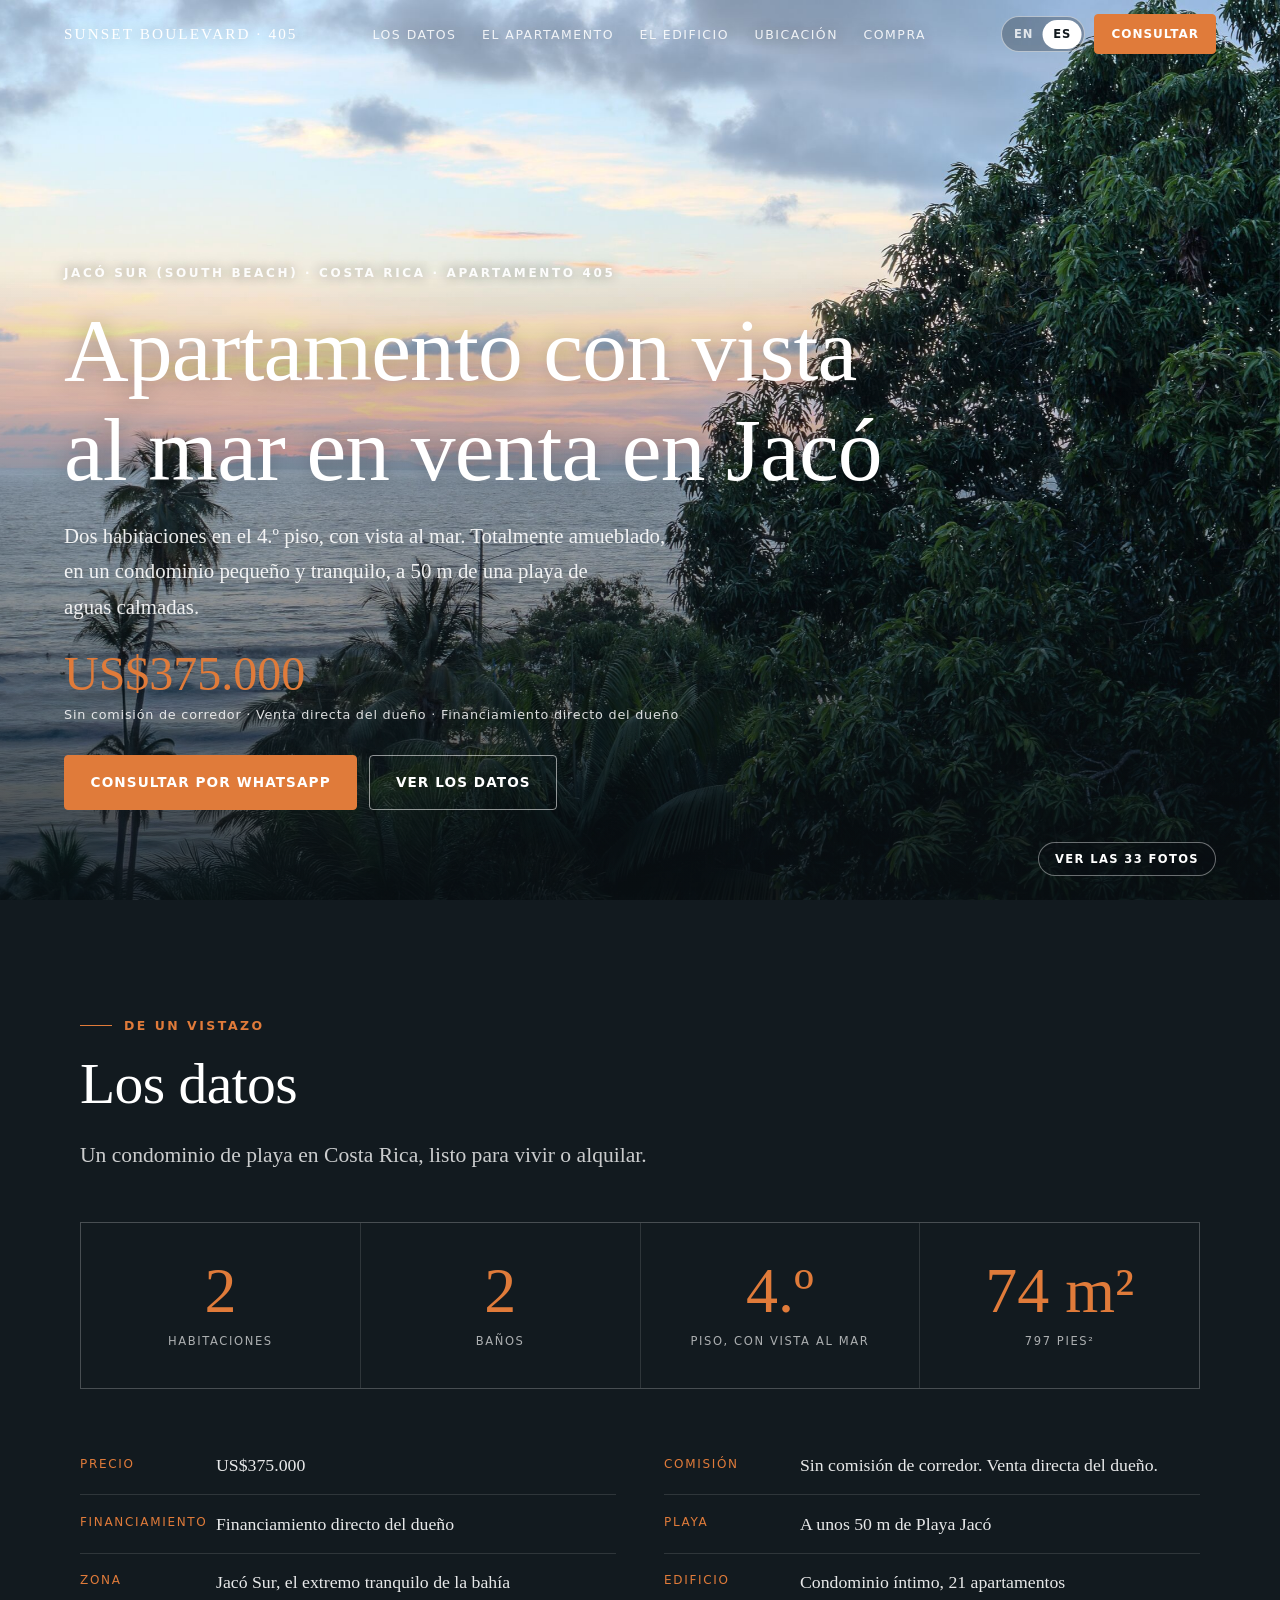
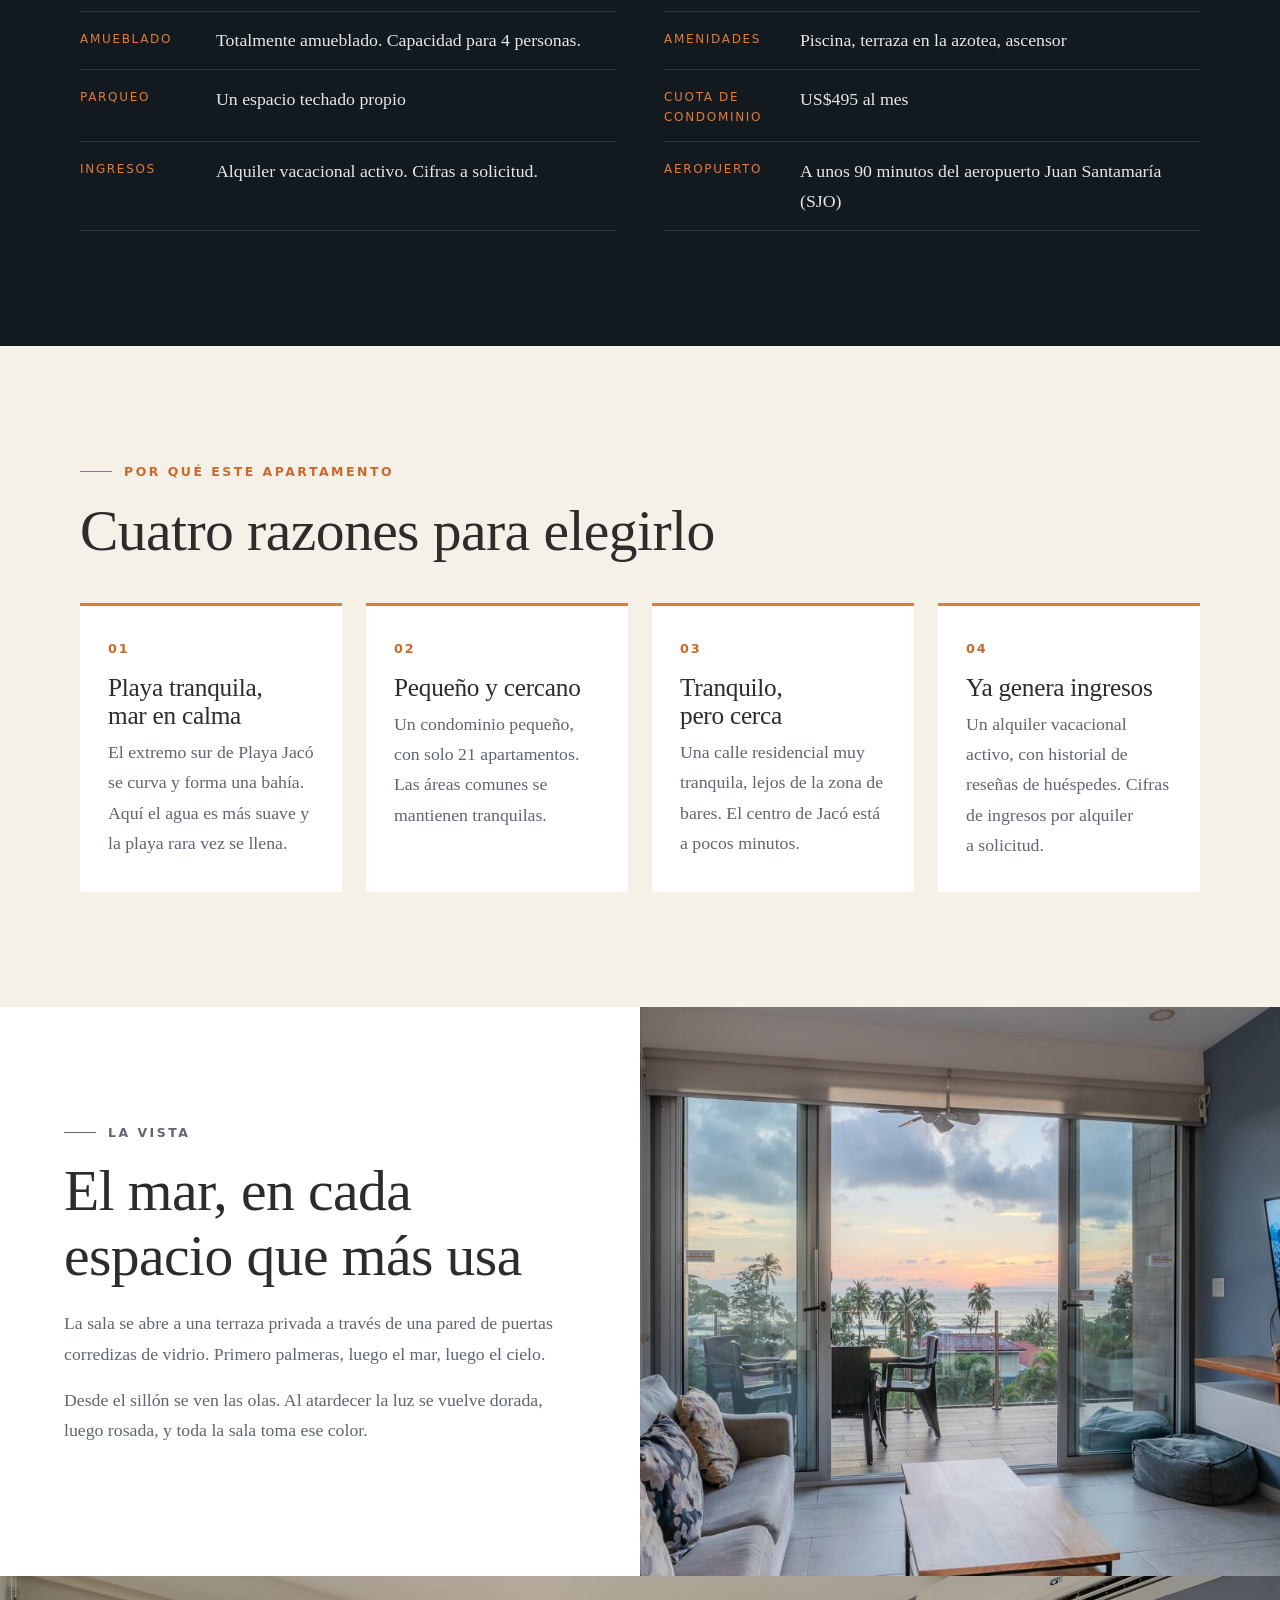
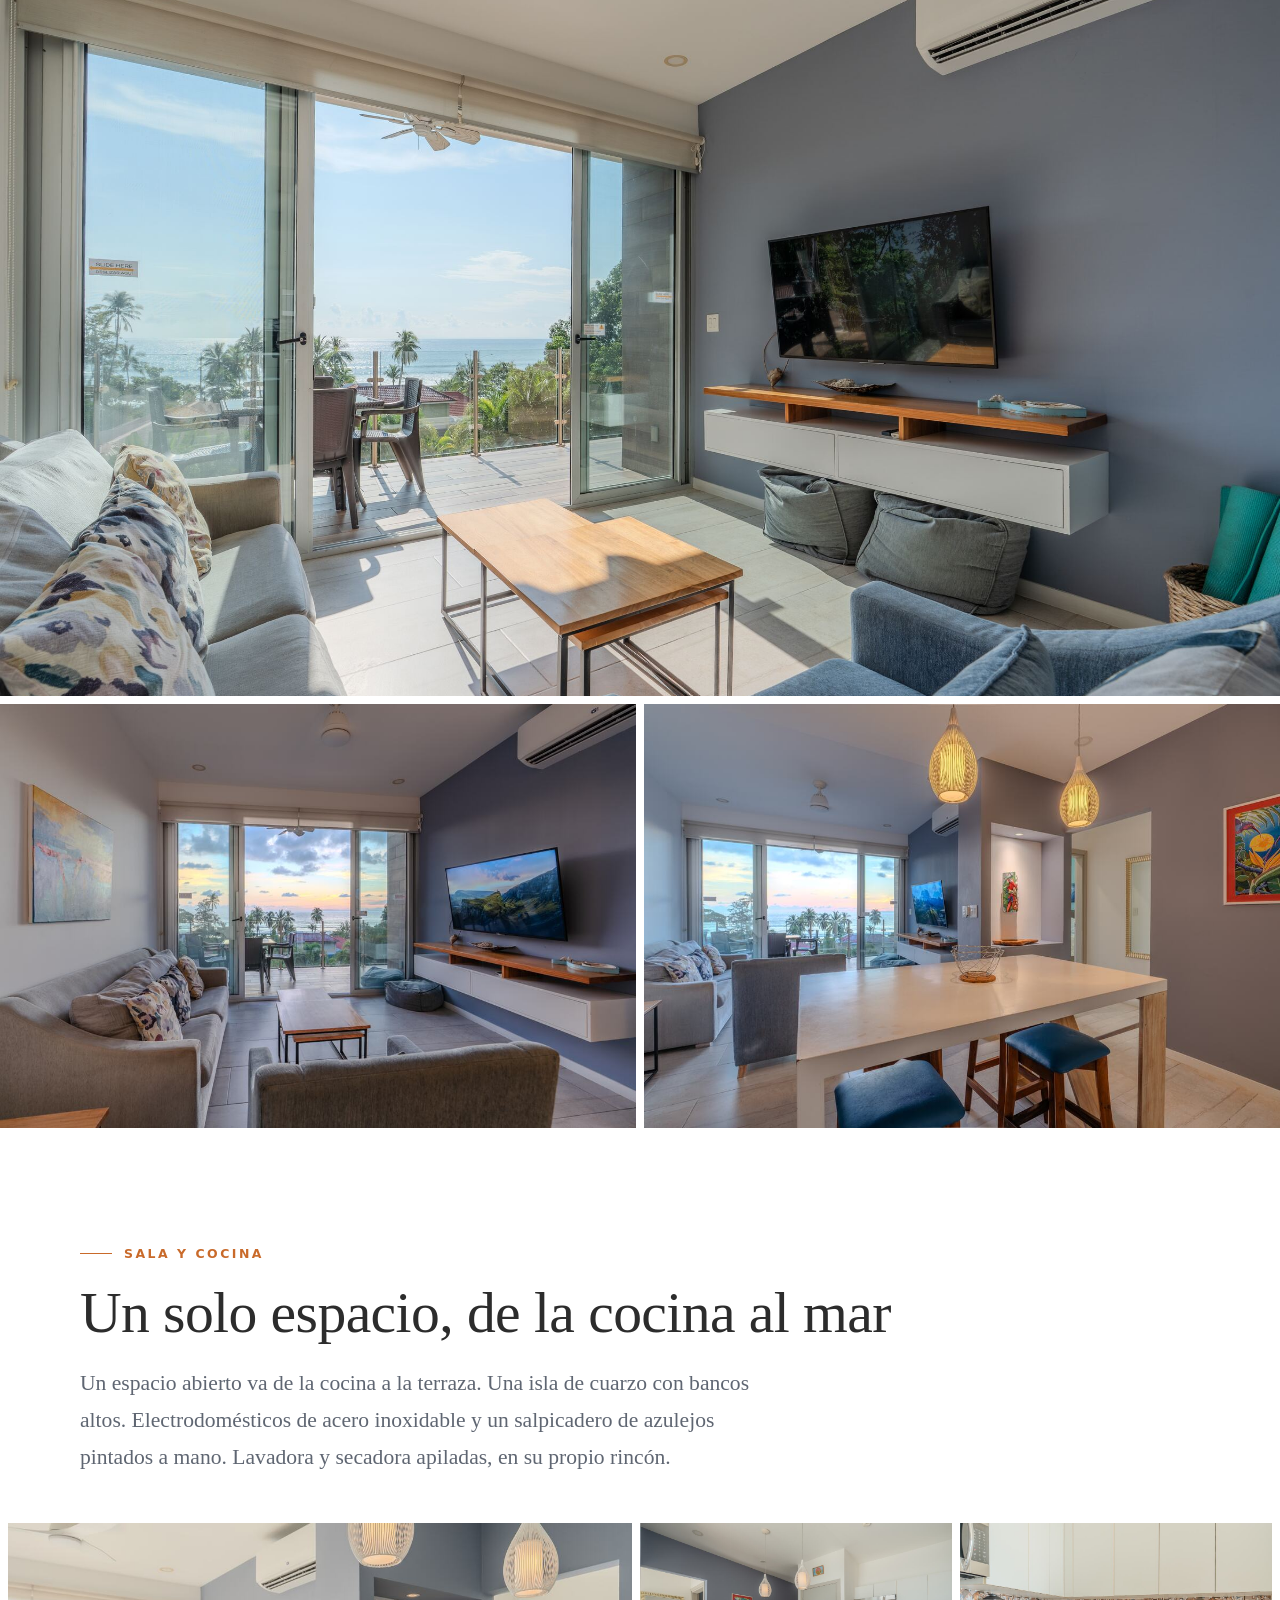
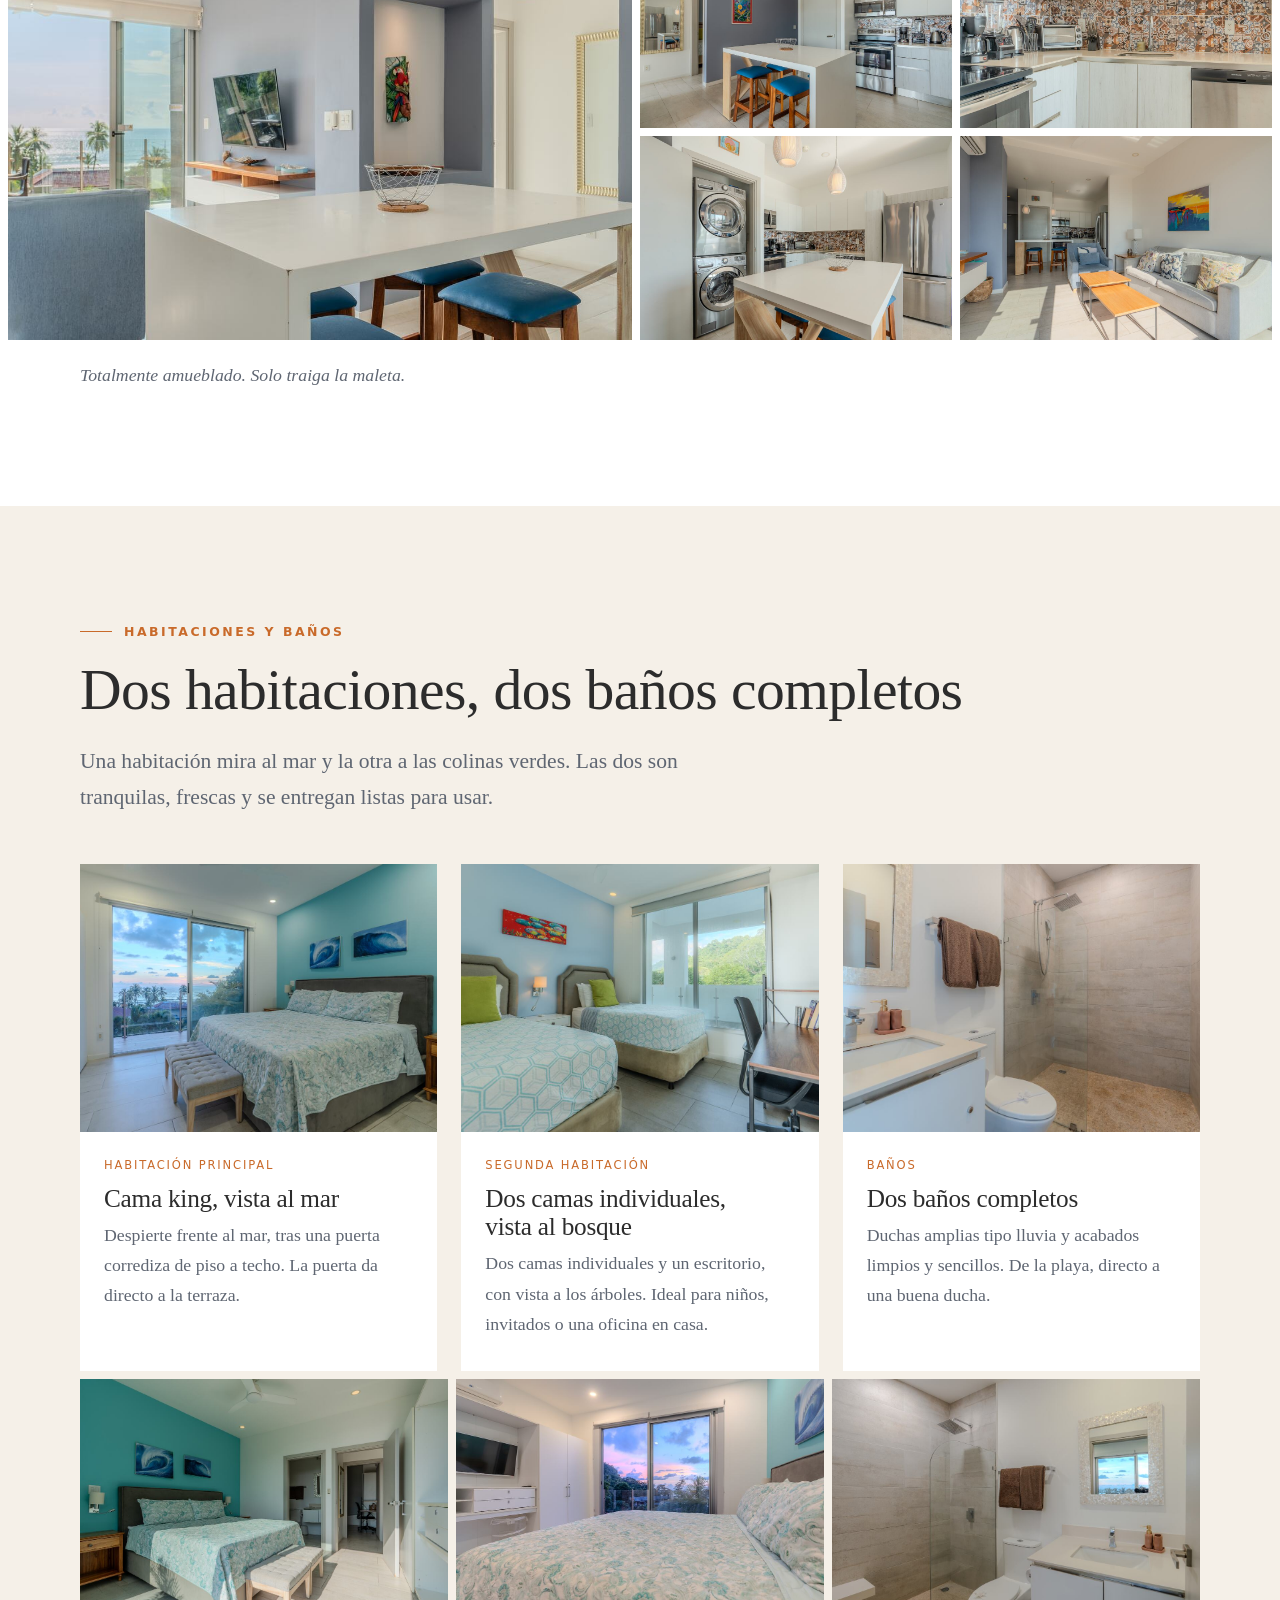
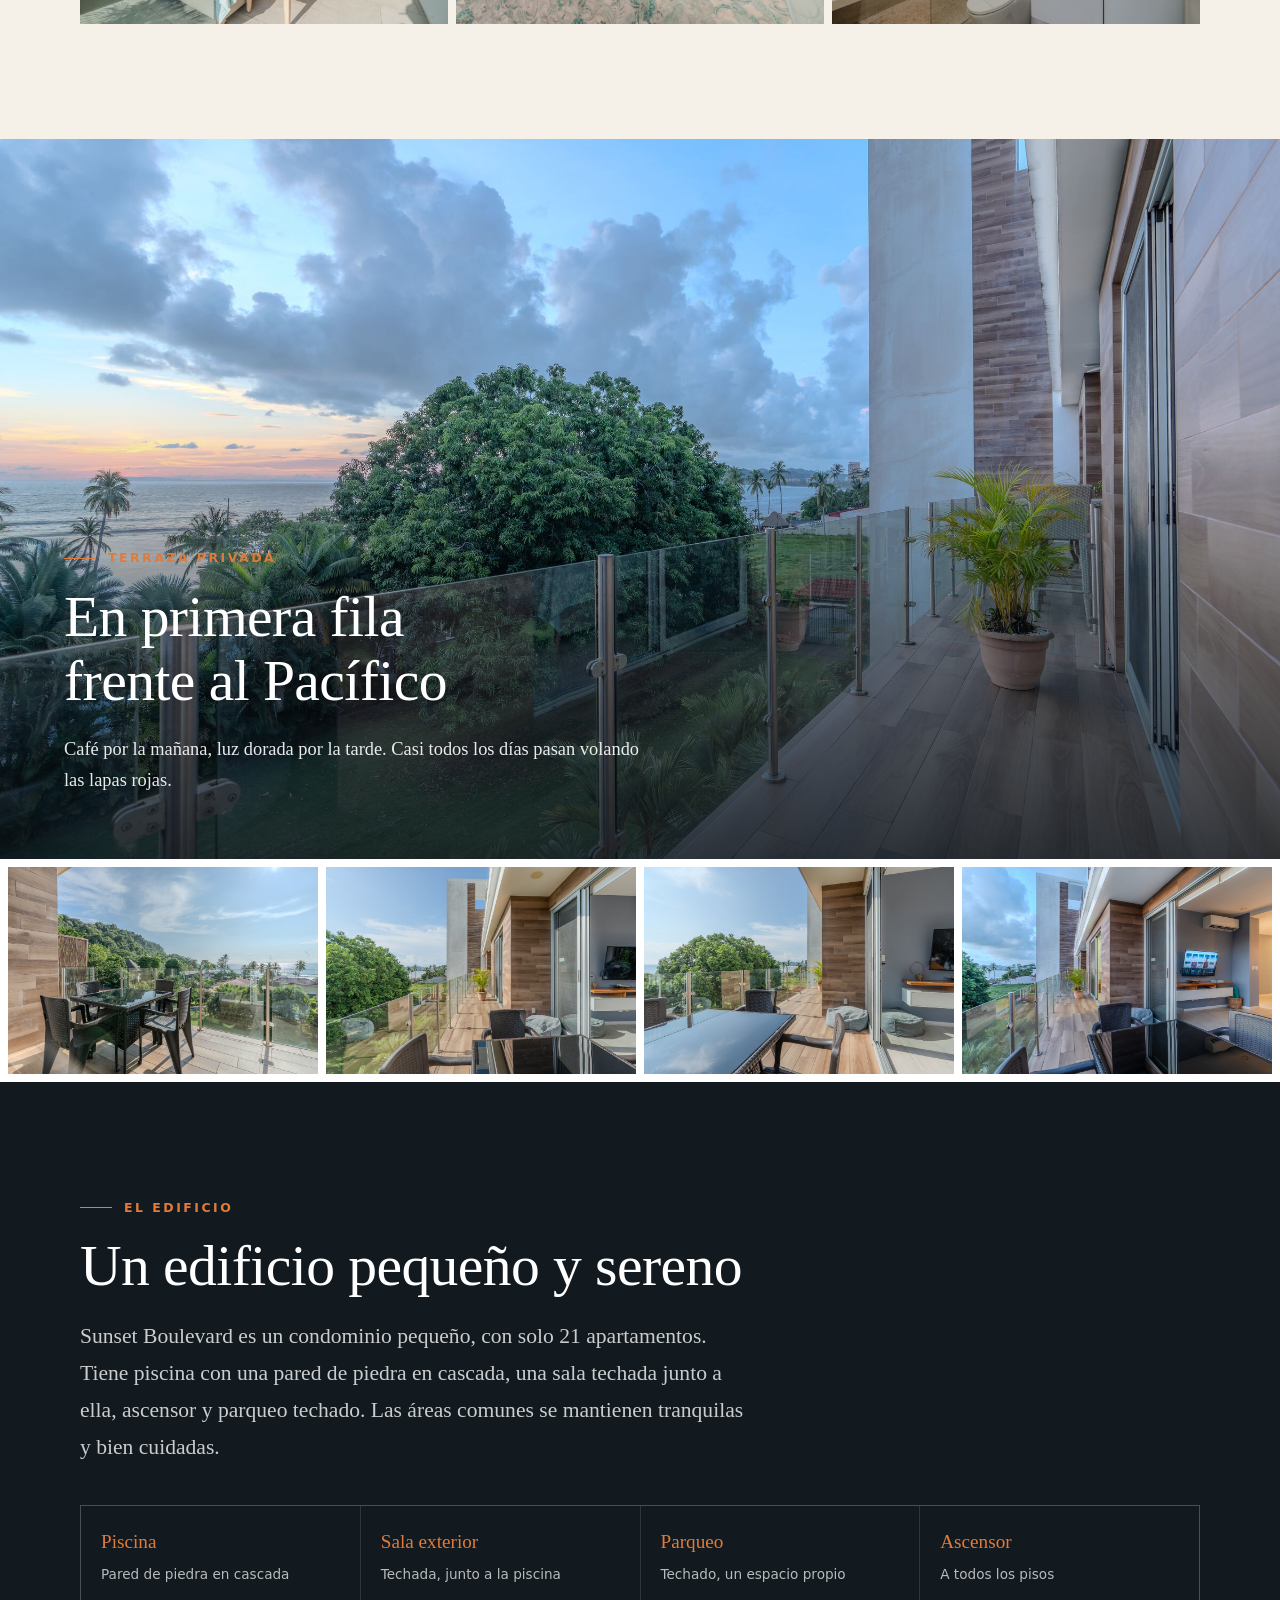
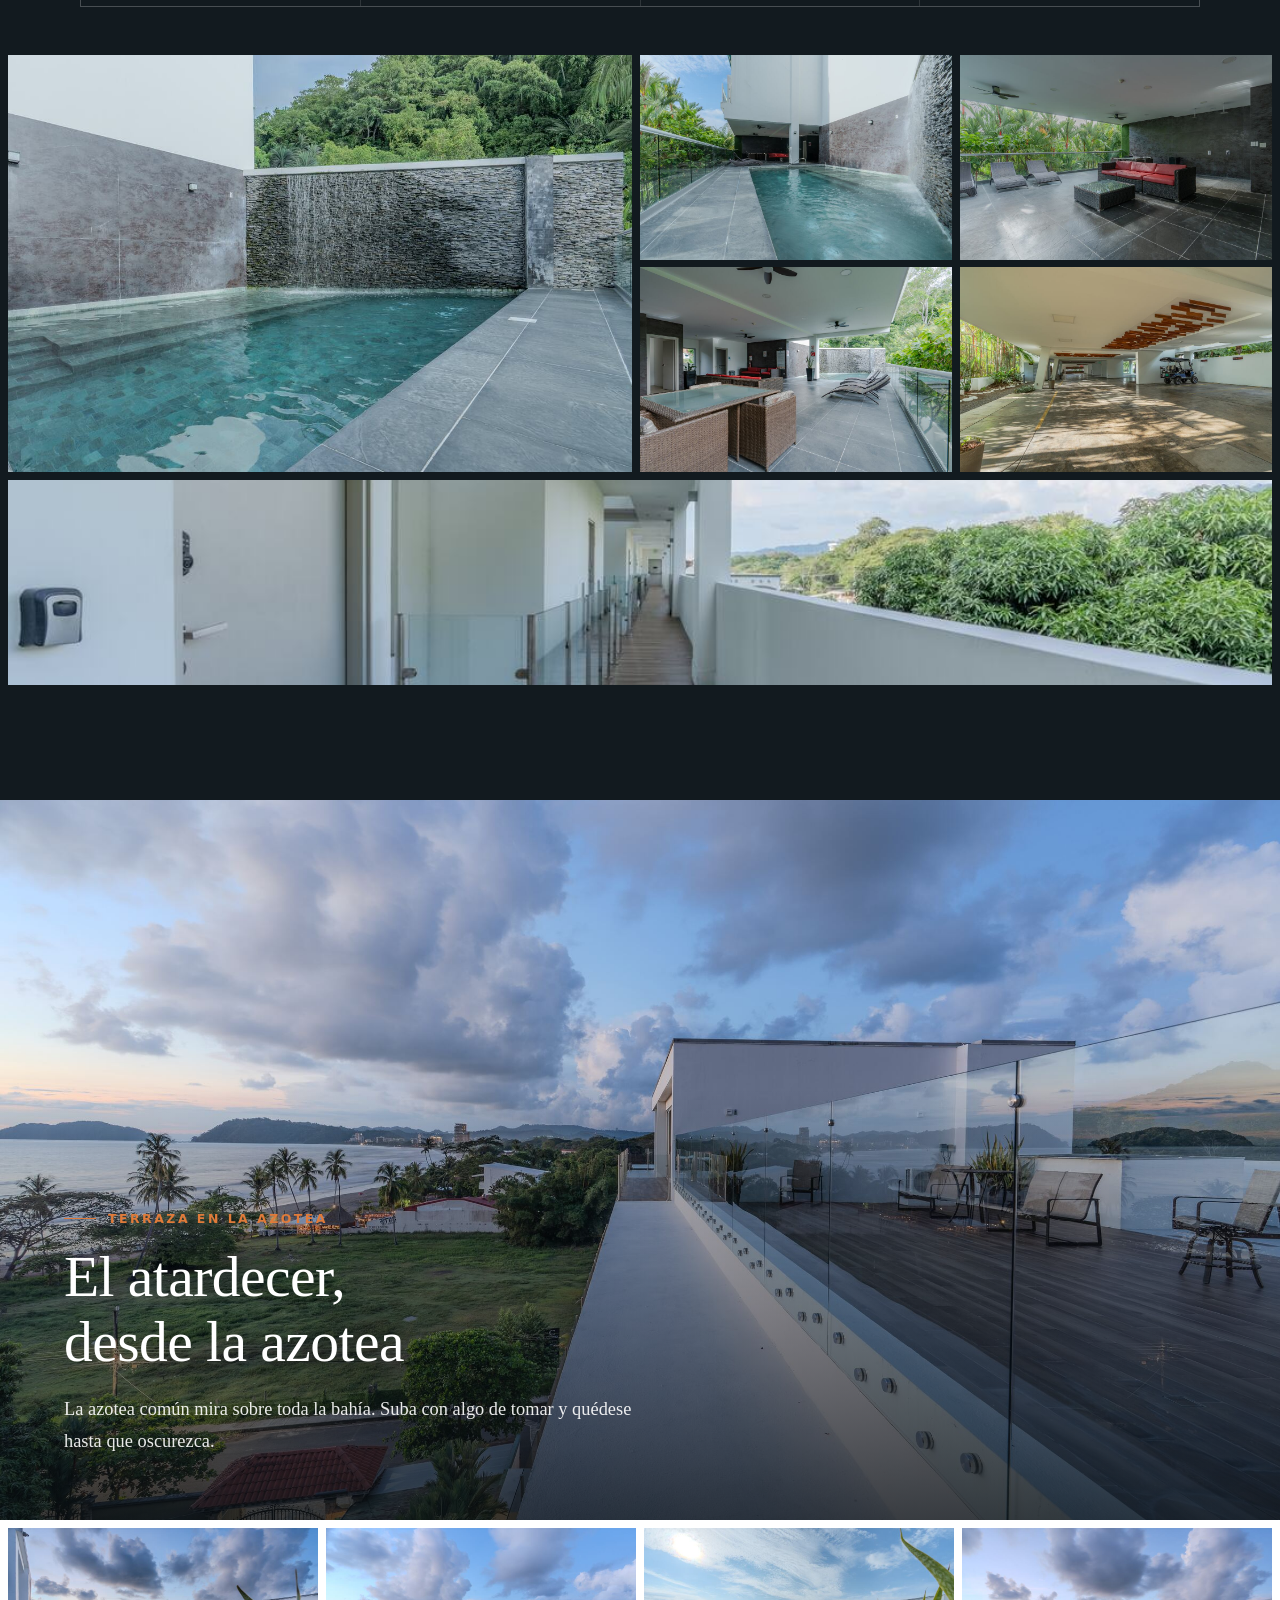
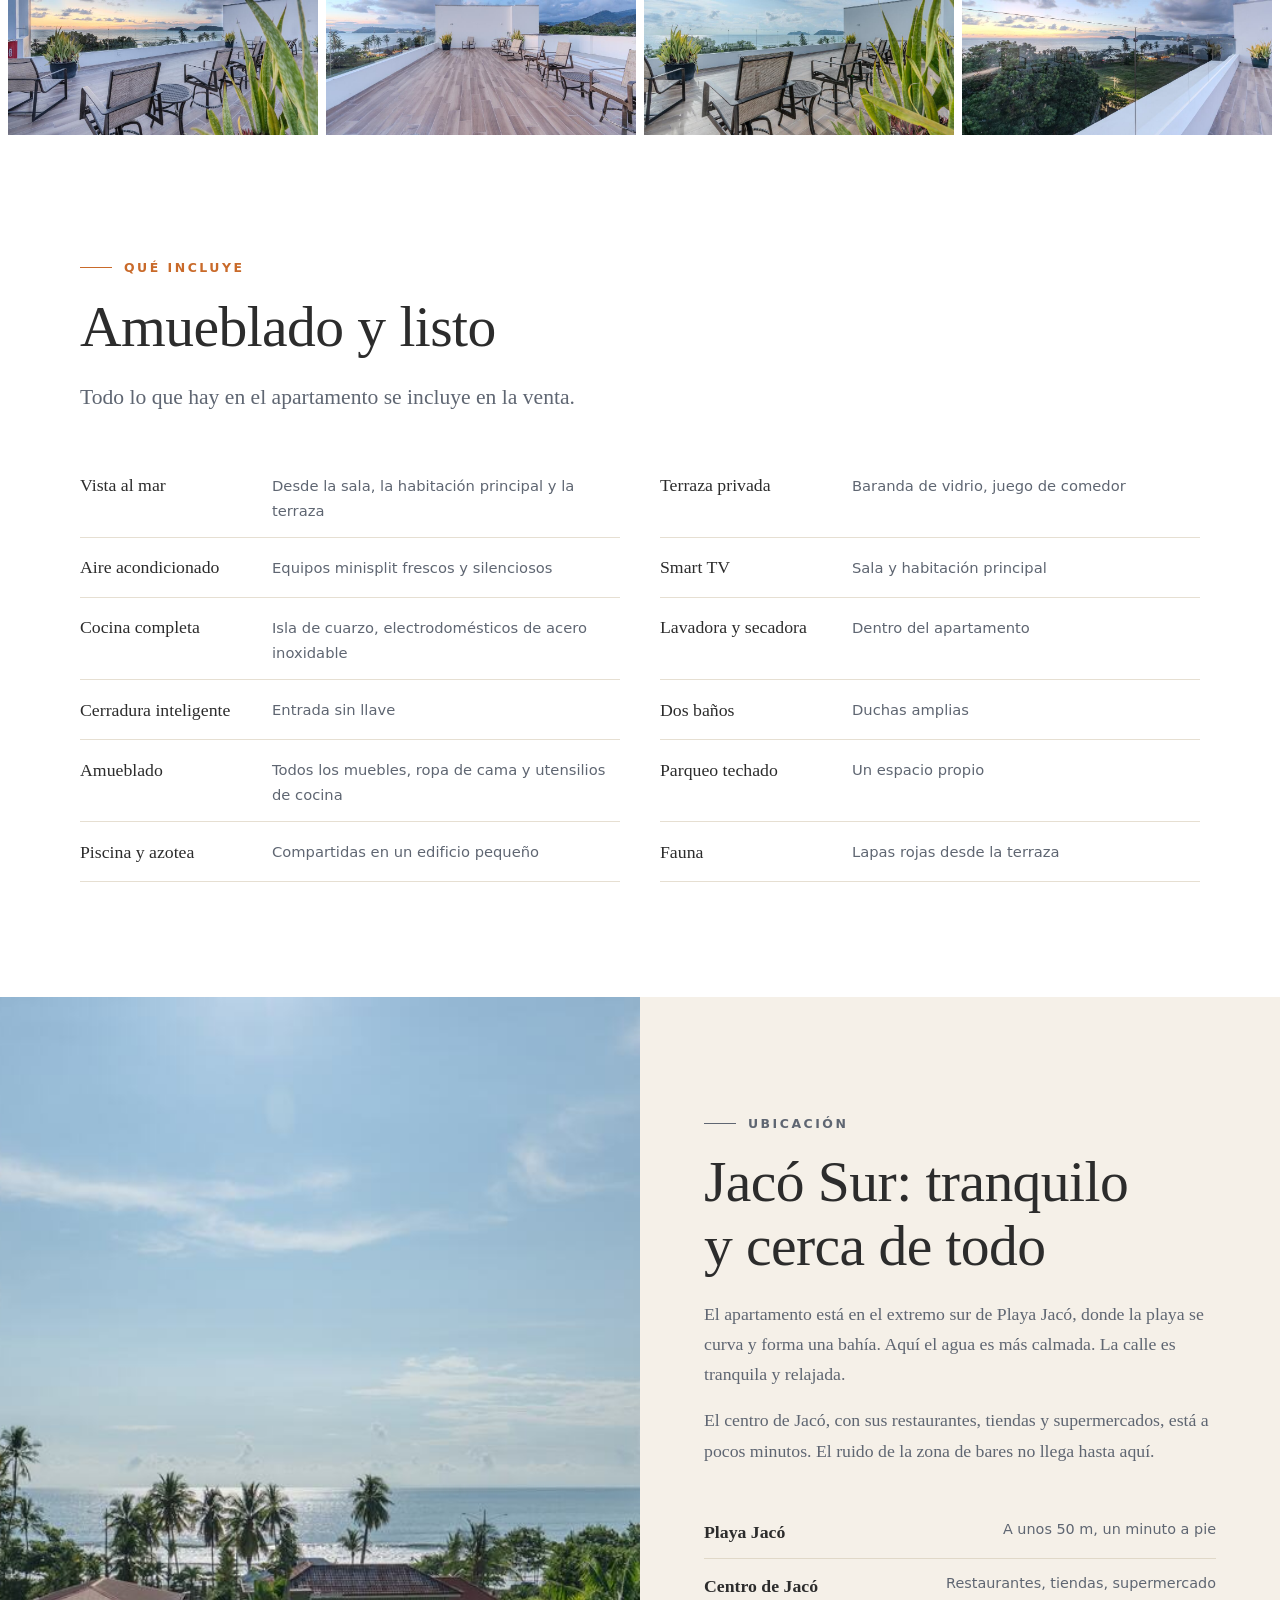
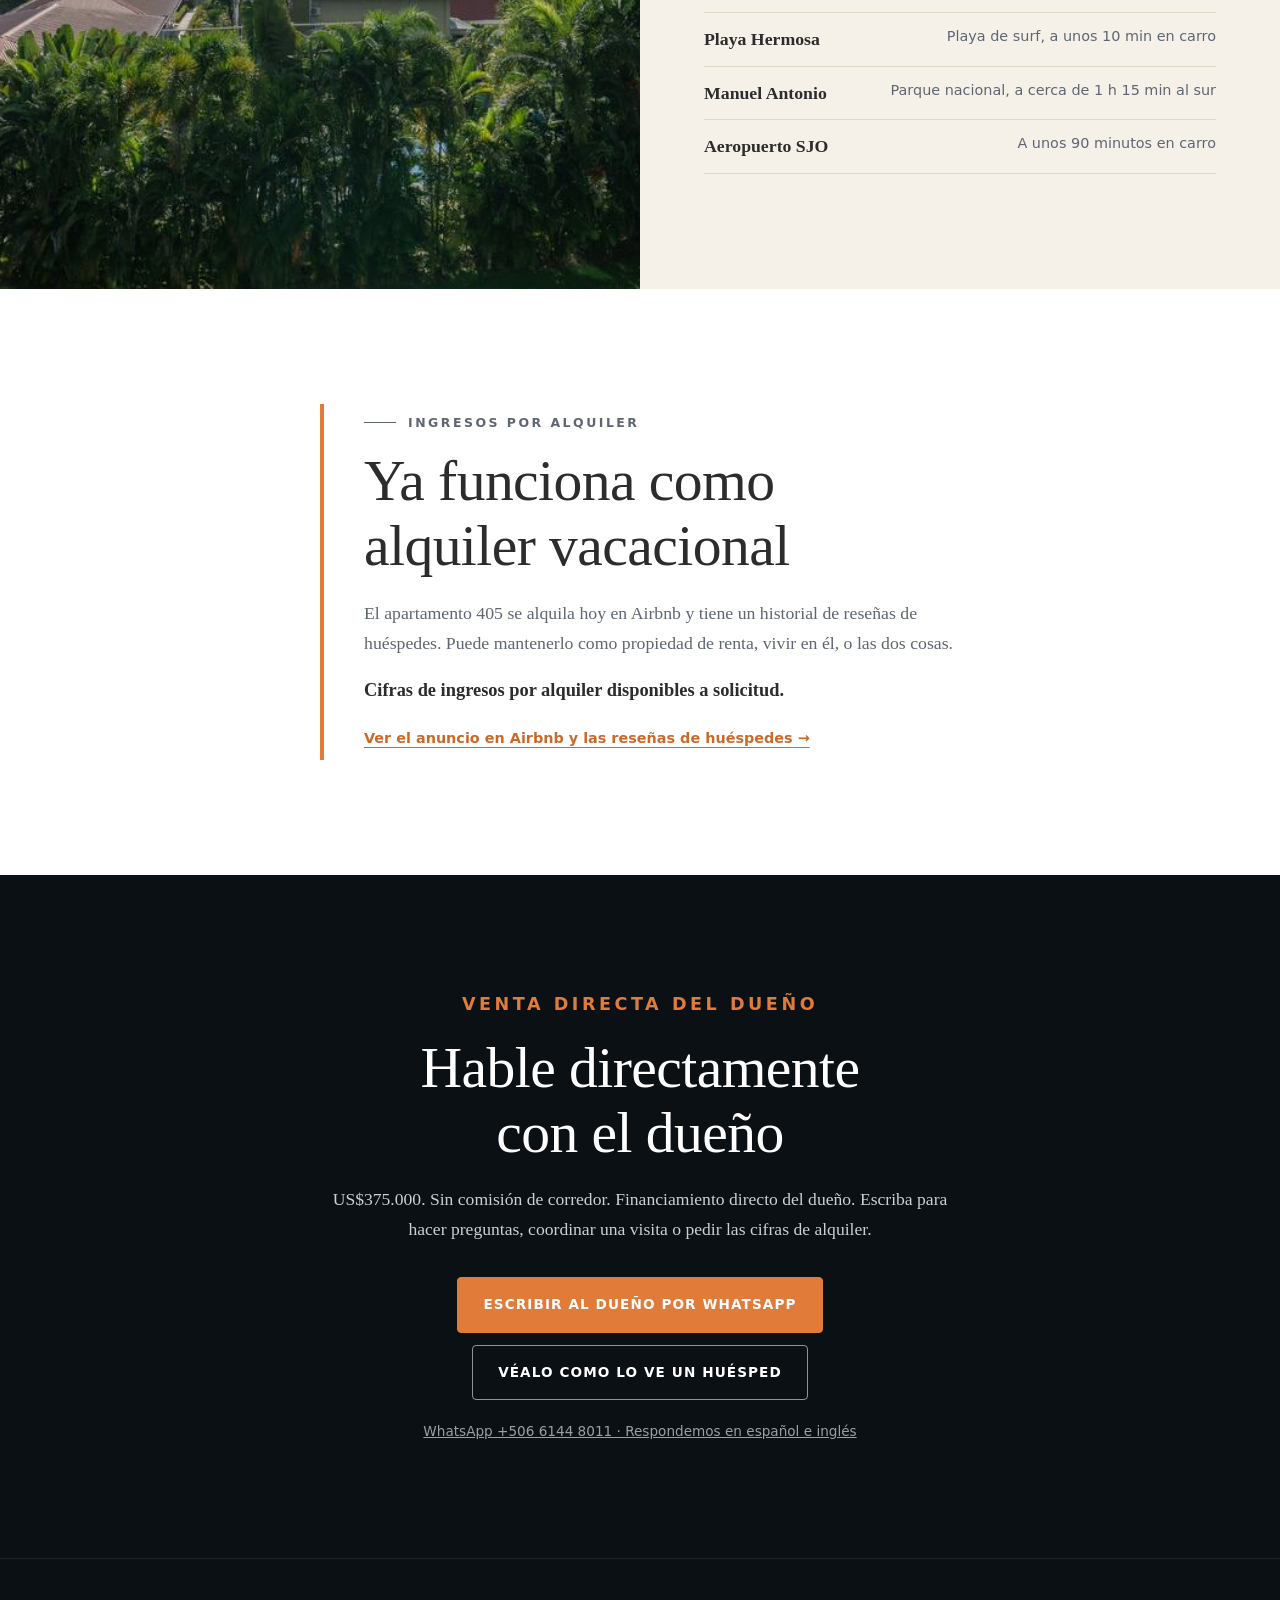
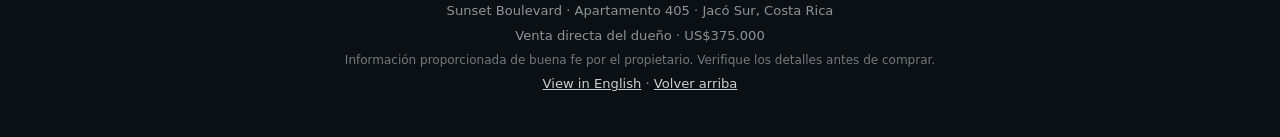
==== commit 1a6dcc4e: "Owner answers: 21 homes, minutes to centre, EN+ES replies, everything included Co-Authored-By: Claud" ====
--- a/es/index.html
+++ b/es/index.html
@@ -82,7 +82,7 @@
       <div><dt>Financiamiento</dt><dd>Financiamiento directo del dueño</dd></div>
       <div><dt>Playa</dt><dd>A unos 50 m de Playa Jacó</dd></div>
       <div><dt>Zona</dt><dd>Jacó Sur, el extremo tranquilo de la bahía</dd></div>
-      <div><dt>Edificio</dt><dd>Condominio pequeño y tranquilo</dd></div>
+      <div><dt>Edificio</dt><dd>Condominio íntimo, 21 apartamentos</dd></div>
       <div><dt>Amueblado</dt><dd>Totalmente amueblado. Capacidad para 4 personas.</dd></div>
       <div><dt>Amenidades</dt><dd>Piscina, terraza en la azotea, ascensor</dd></div>
       <div><dt>Parqueo</dt><dd>Un espacio techado propio</dd></div>
@@ -99,8 +99,8 @@
     <h2 id="hl-h">Cuatro razones para elegirlo</h2>
     <ol class="hl" role="list">
       <li><span class="hl-n" aria-hidden="true">01</span><h3>Playa tranquila, mar en calma</h3><p>El extremo sur de Playa Jacó se curva y forma una bahía. Aquí el agua es más suave y la playa rara vez se llena.</p></li>
-      <li><span class="hl-n" aria-hidden="true">02</span><h3>Pequeño y cercano</h3><p>Un condominio pequeño, con pocos apartamentos. Las áreas comunes se mantienen tranquilas.</p></li>
-      <li><span class="hl-n" aria-hidden="true">03</span><h3>Tranquilo, pero cerca</h3><p>Una calle residencial muy tranquila, lejos de la zona de bares. El centro de Jacó queda cerca.</p></li>
+      <li><span class="hl-n" aria-hidden="true">02</span><h3>Pequeño y cercano</h3><p>Un condominio pequeño, con solo 21 apartamentos. Las áreas comunes se mantienen tranquilas.</p></li>
+      <li><span class="hl-n" aria-hidden="true">03</span><h3>Tranquilo, pero cerca</h3><p>Una calle residencial muy tranquila, lejos de la zona de bares. El centro de Jacó está a pocos minutos.</p></li>
       <li><span class="hl-n" aria-hidden="true">04</span><h3>Ya genera ingresos</h3><p>Un alquiler vacacional activo, con historial de reseñas de huéspedes. Cifras de ingresos por alquiler a solicitud.</p></li>
     </ol>
   </div>
@@ -158,7 +158,7 @@
 <section class="sec dark" id="building">
   <div class="wrap">
     <p class="tag on-dark">El edificio</p><h2>Un edificio pequeño y sereno</h2>
-    <p class="lead">Sunset Boulevard es un condominio pequeño, con pocos apartamentos. Tiene piscina con una pared de piedra en cascada, una sala techada junto a ella, ascensor y parqueo techado. Las áreas comunes se mantienen tranquilas y bien cuidadas.</p>
+    <p class="lead">Sunset Boulevard es un condominio pequeño, con solo 21 apartamentos. Tiene piscina con una pared de piedra en cascada, una sala techada junto a ella, ascensor y parqueo techado. Las áreas comunes se mantienen tranquilas y bien cuidadas.</p>
     <ul class="amen" role="list">
       <li><strong>Piscina</strong><span>Pared de piedra en cascada</span></li>
       <li><strong>Sala exterior</strong><span>Techada, junto a la piscina</span></li>
@@ -189,7 +189,7 @@
 <section class="sec">
   <div class="wrap">
     <p class="tag ">Qué incluye</p><h2>Amueblado y listo</h2>
-    <p class="lead dark">Todo lo siguiente se queda con el apartamento.</p>
+    <p class="lead dark">Todo lo que hay en el apartamento se incluye en la venta.</p>
     <ul class="incl" role="list">
       <li><strong>Vista al mar</strong><span>Desde la sala, la habitación principal y la terraza</span></li>
       <li><strong>Terraza privada</strong><span>Baranda de vidrio, juego de comedor</span></li>
@@ -199,7 +199,7 @@
       <li><strong>Lavadora y secadora</strong><span>Dentro del apartamento</span></li>
       <li><strong>Cerradura inteligente</strong><span>Entrada sin llave</span></li>
       <li><strong>Dos baños</strong><span>Duchas amplias</span></li>
-      <li><strong>Amueblado</strong><span>Camas, ropa de cama, utensilios de cocina</span></li>
+      <li><strong>Amueblado</strong><span>Todos los muebles, ropa de cama y utensilios de cocina</span></li>
       <li><strong>Parqueo techado</strong><span>Un espacio propio</span></li>
       <li><strong>Piscina y azotea</strong><span>Compartidas en un edificio pequeño</span></li>
       <li><strong>Fauna</strong><span>Lapas rojas desde la terraza</span></li>
@@ -211,7 +211,7 @@
   <div class="split-text">
     <p class="tag ">Ubicación</p><h2>Jacó Sur: tranquilo y cerca de todo</h2>
     <p>El apartamento está en el extremo sur de Playa Jacó, donde la playa se curva y forma una bahía. Aquí el agua es más calmada. La calle es tranquila y relajada.</p>
-    <p>El centro de Jacó, con sus restaurantes, tiendas y supermercados, queda cerca. El ruido de la zona de bares no llega hasta aquí.</p>
+    <p>El centro de Jacó, con sus restaurantes, tiendas y supermercados, está a pocos minutos. El ruido de la zona de bares no llega hasta aquí.</p>
     <dl class="points">
       <div><dt>Playa Jacó</dt><dd>A unos 50 m, un minuto a pie</dd></div>
       <div><dt>Centro de Jacó</dt><dd>Restaurantes, tiendas, supermercado</dd></div>
@@ -242,7 +242,7 @@
       <a class="btn btn-sun" href="https://wa.me/50661448011?text=Hola%2C%20me%20interesa%20comprar%20el%20apartamento%20405%20de%20Sunset%20Boulevard%20en%20Jac%C3%B3." target="_blank" rel="noopener">Escribir al dueño por WhatsApp<span class="sr"> (abre WhatsApp)</span></a>
       <a class="btn btn-ghost" href="https://www.airbnb.com/rooms/1527613334489602829" target="_blank" rel="noopener">Véalo como lo ve un huésped<span class="sr"> (abre Airbnb en una pestaña nueva)</span></a>
     </div>
-    <p class="small"><a href="https://wa.me/50661448011?text=Hola%2C%20me%20interesa%20comprar%20el%20apartamento%20405%20de%20Sunset%20Boulevard%20en%20Jac%C3%B3." target="_blank" rel="noopener">WhatsApp +506 6144 8011</a></p>
+    <p class="small"><a href="https://wa.me/50661448011?text=Hola%2C%20me%20interesa%20comprar%20el%20apartamento%20405%20de%20Sunset%20Boulevard%20en%20Jac%C3%B3." target="_blank" rel="noopener">WhatsApp +506 6144 8011 · Respondemos en español e inglés</a></p>
   </div>
 </section>
 </main>
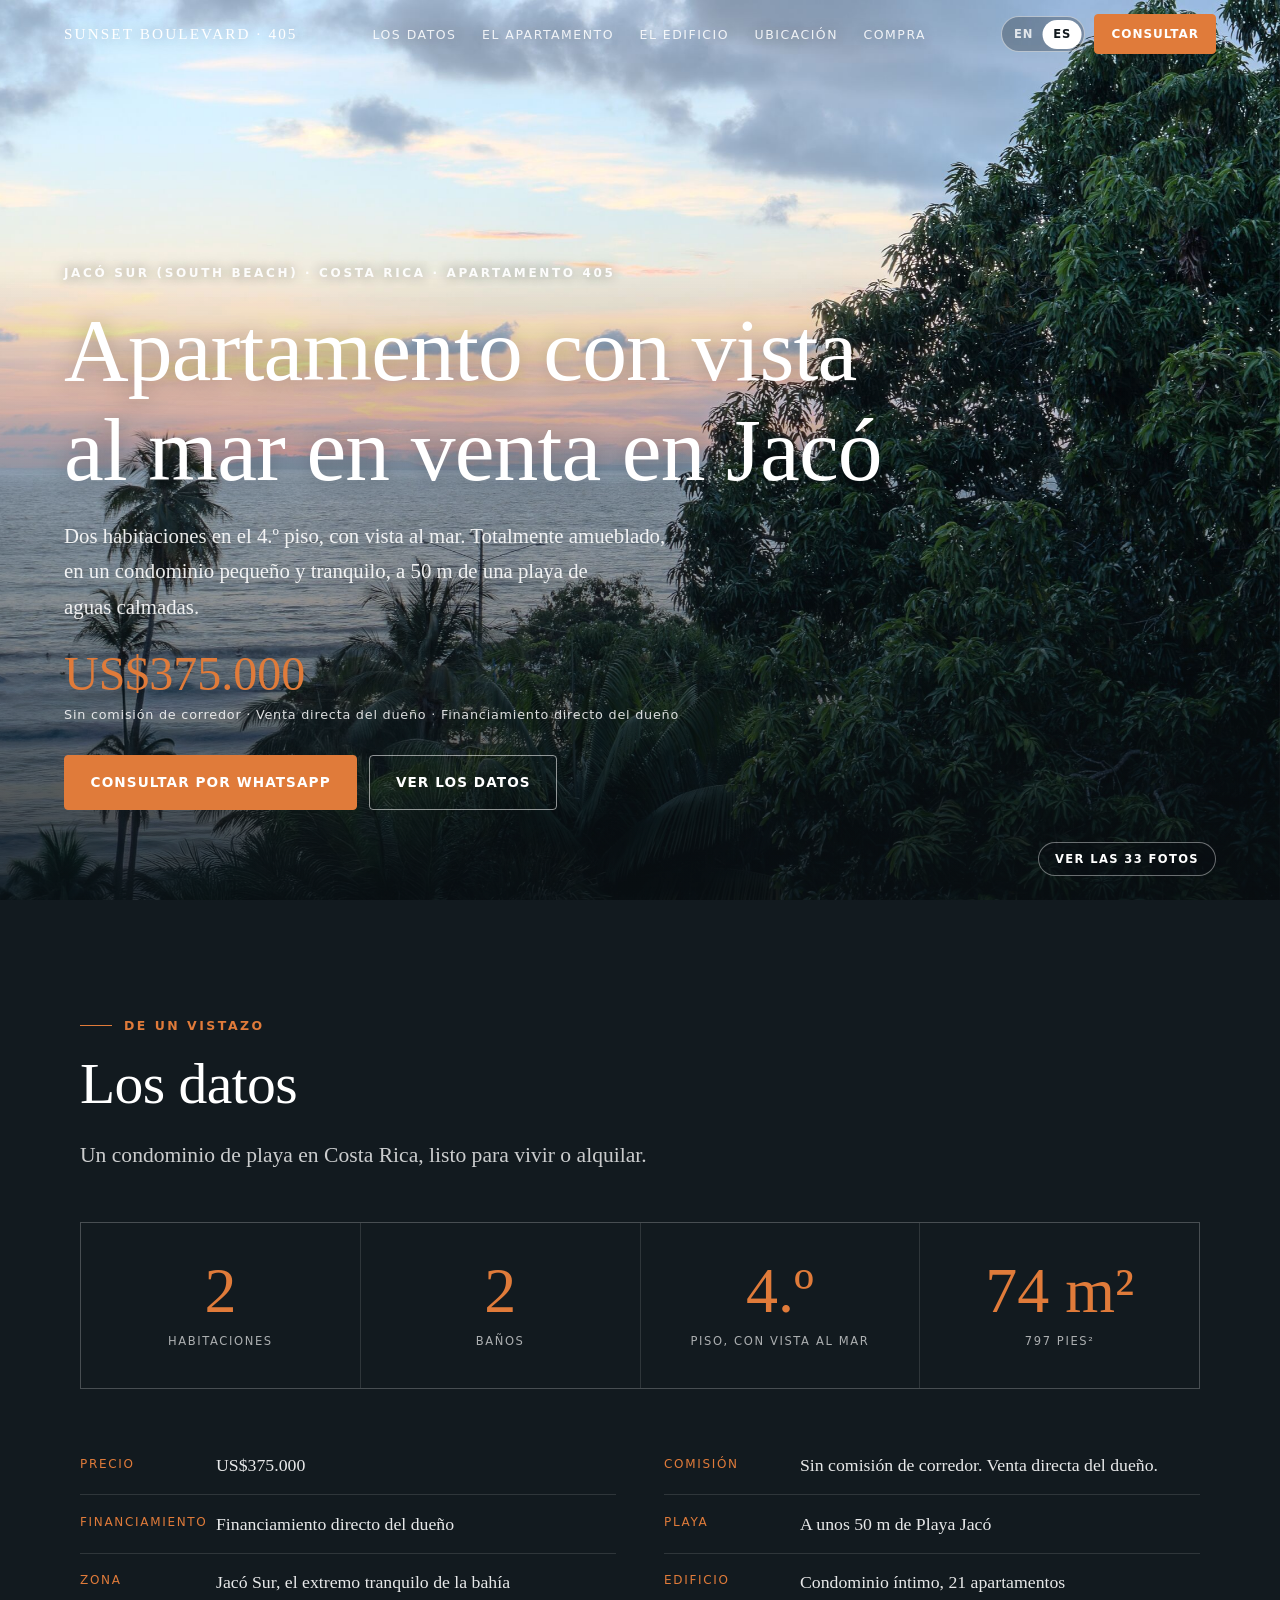
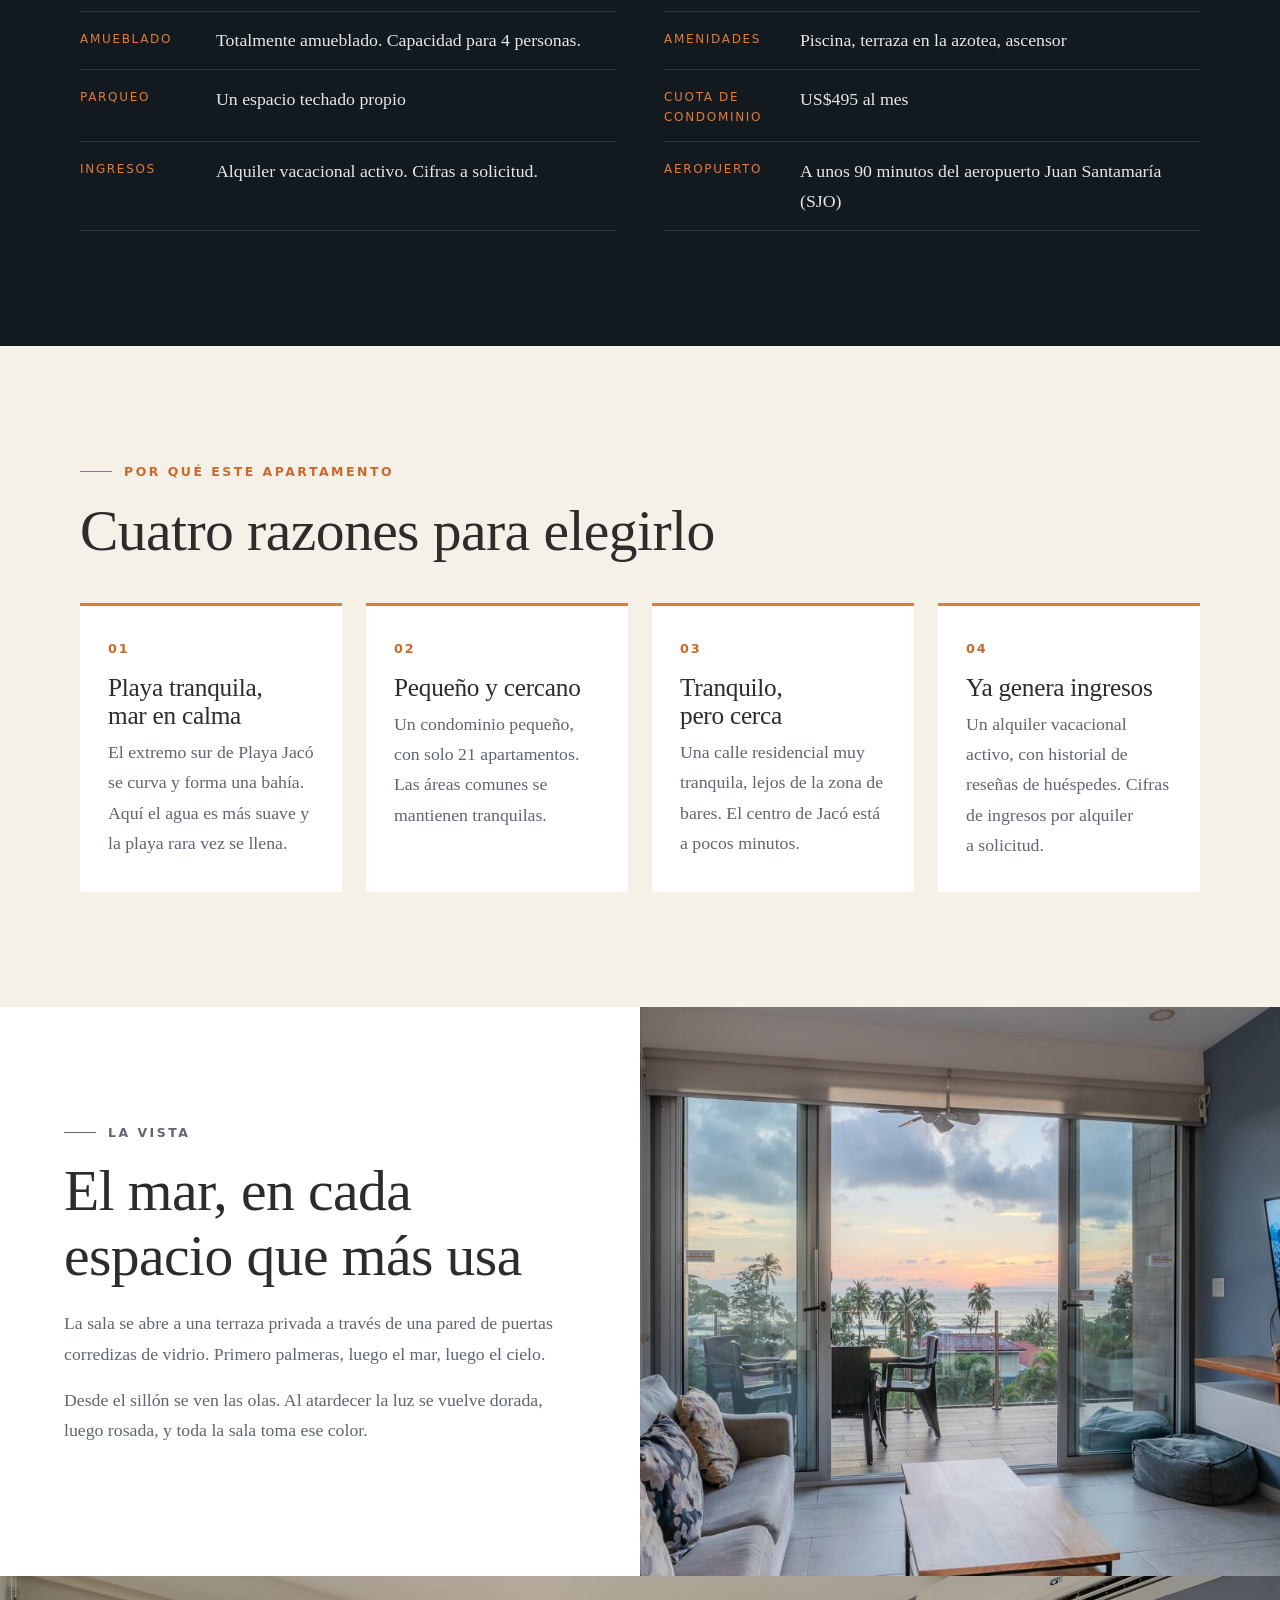
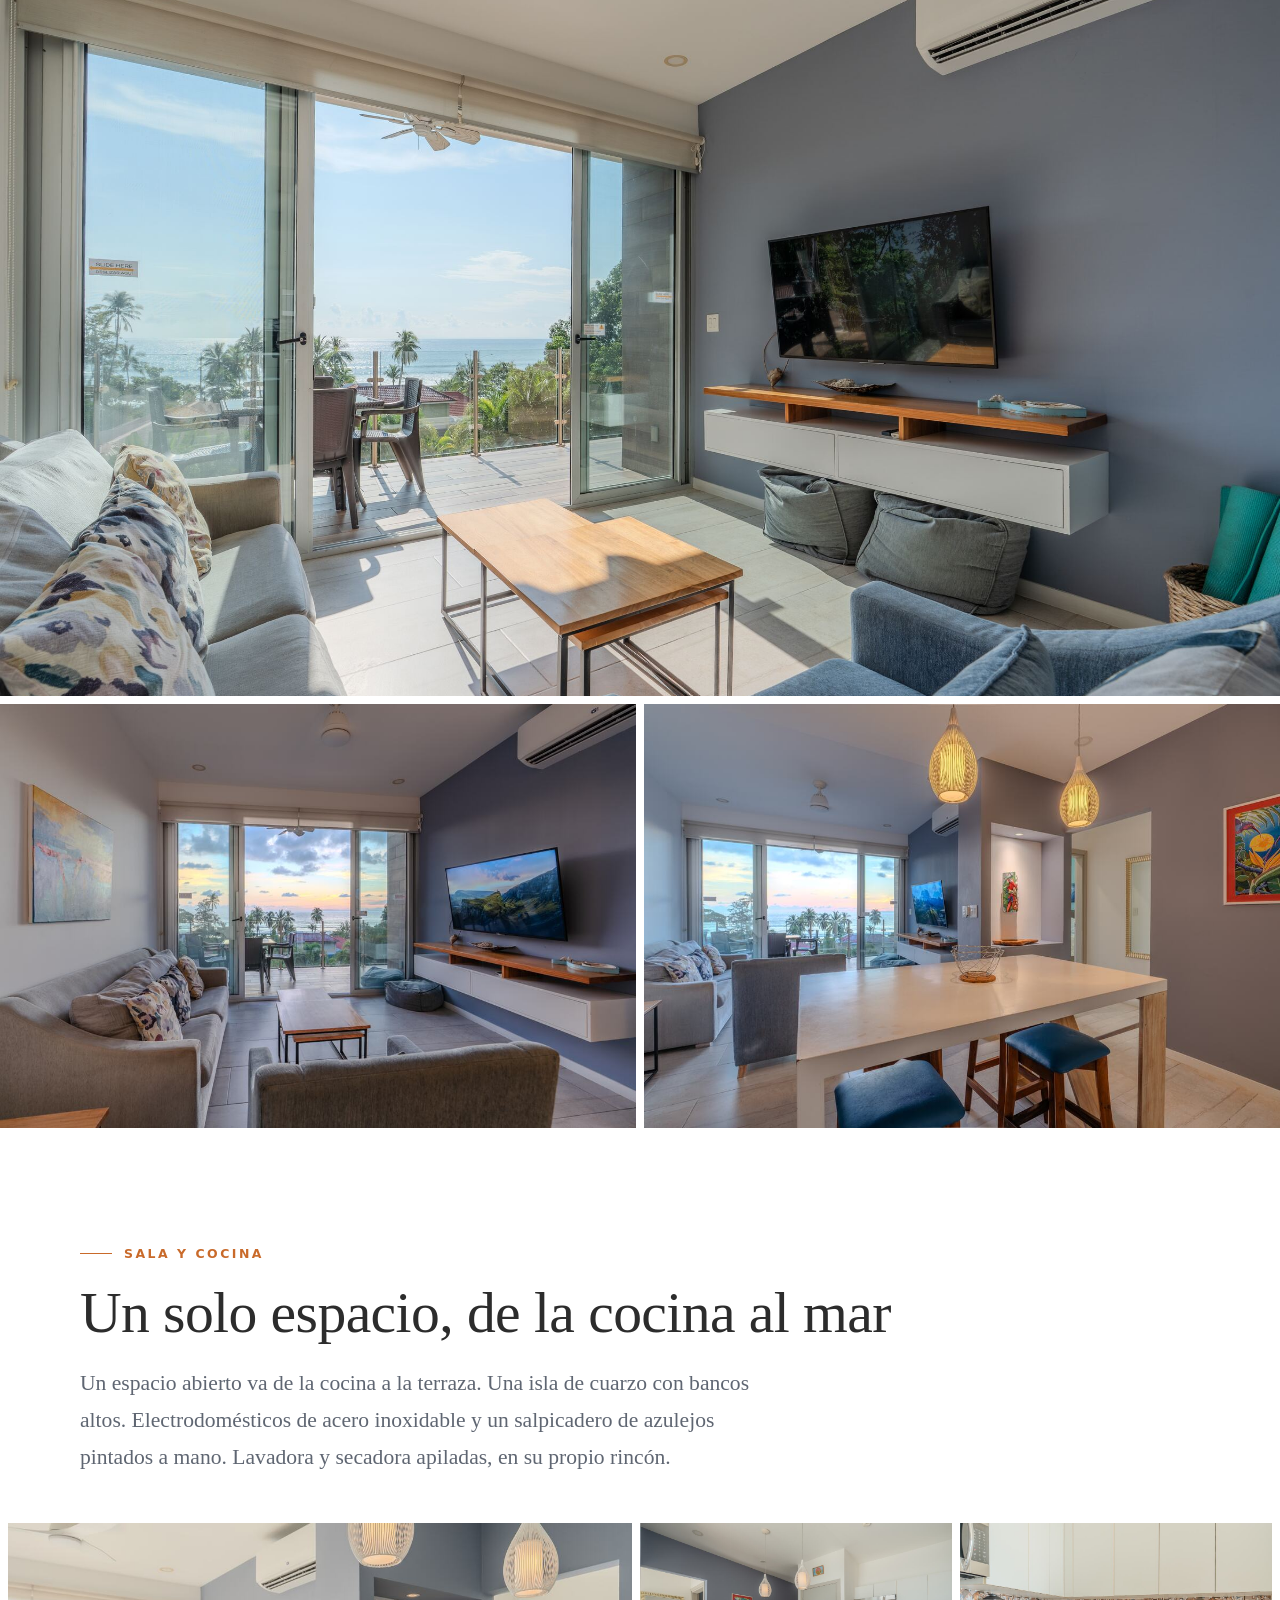
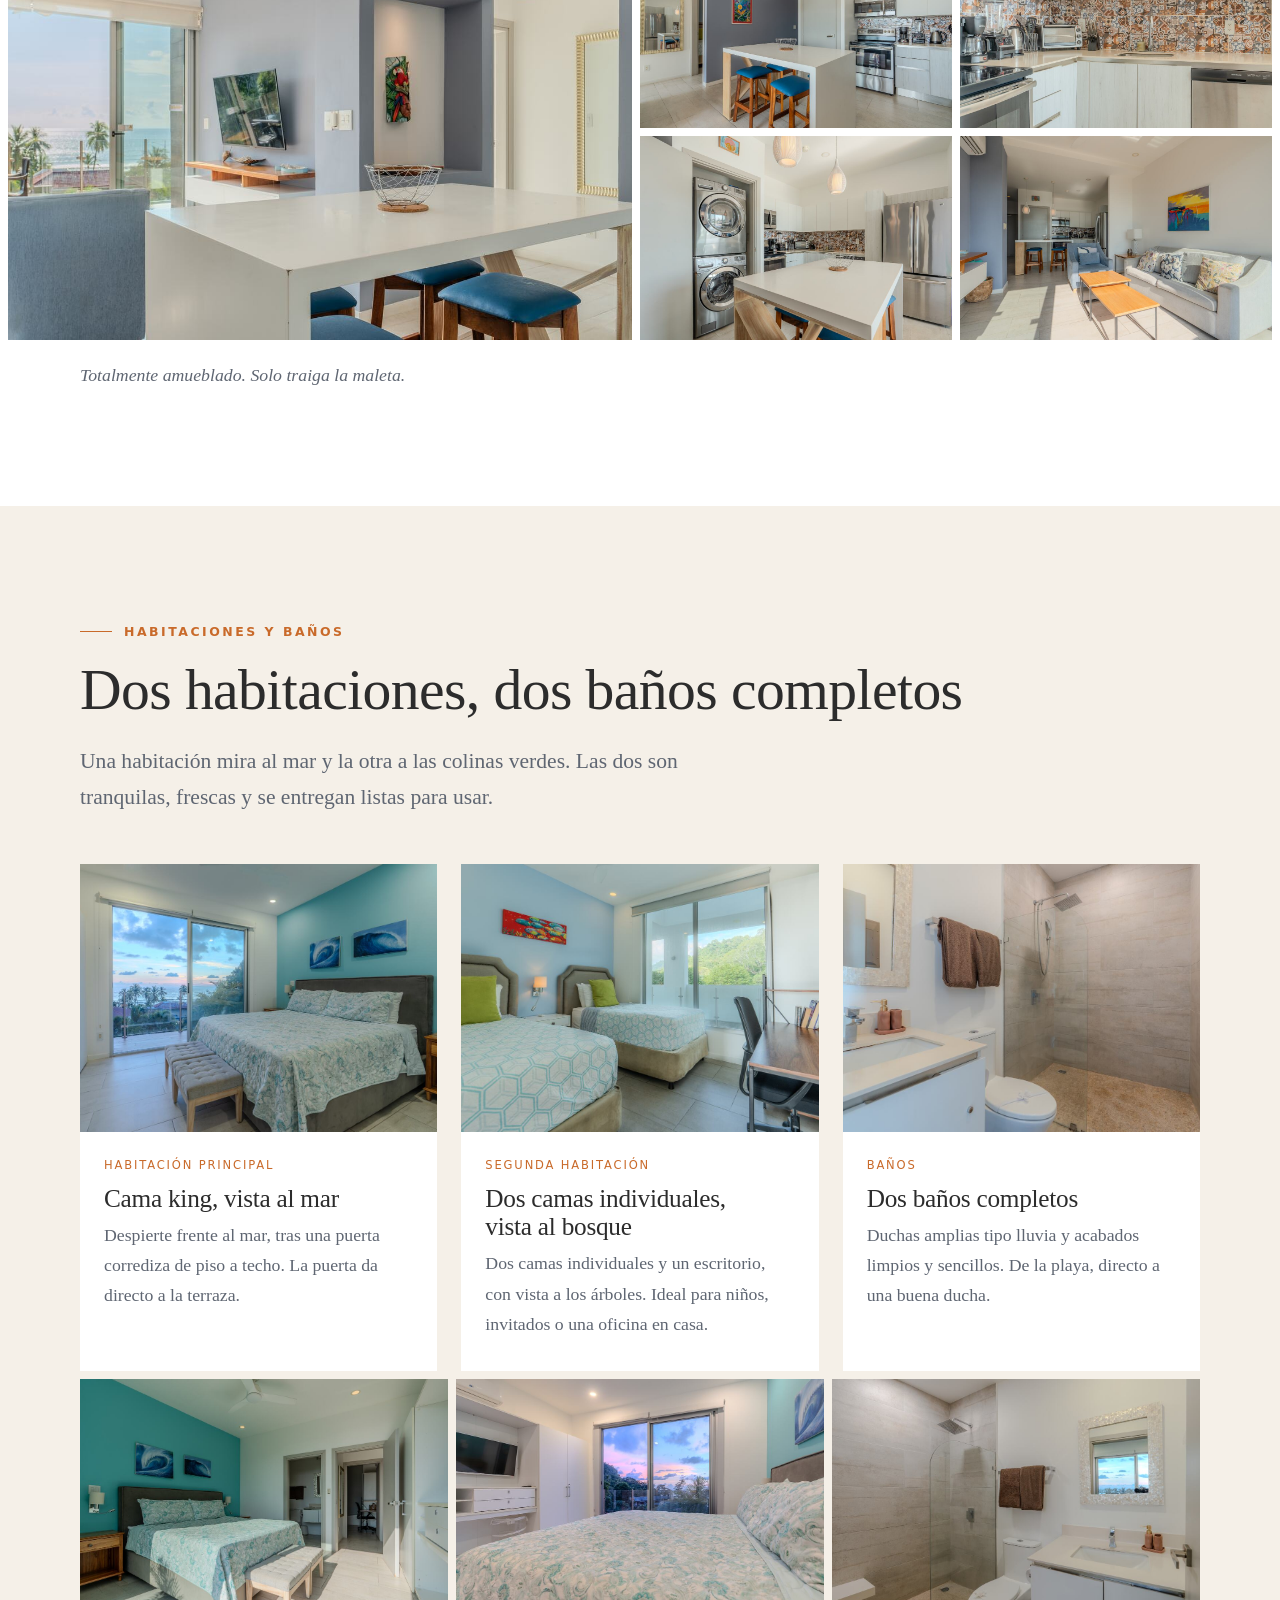
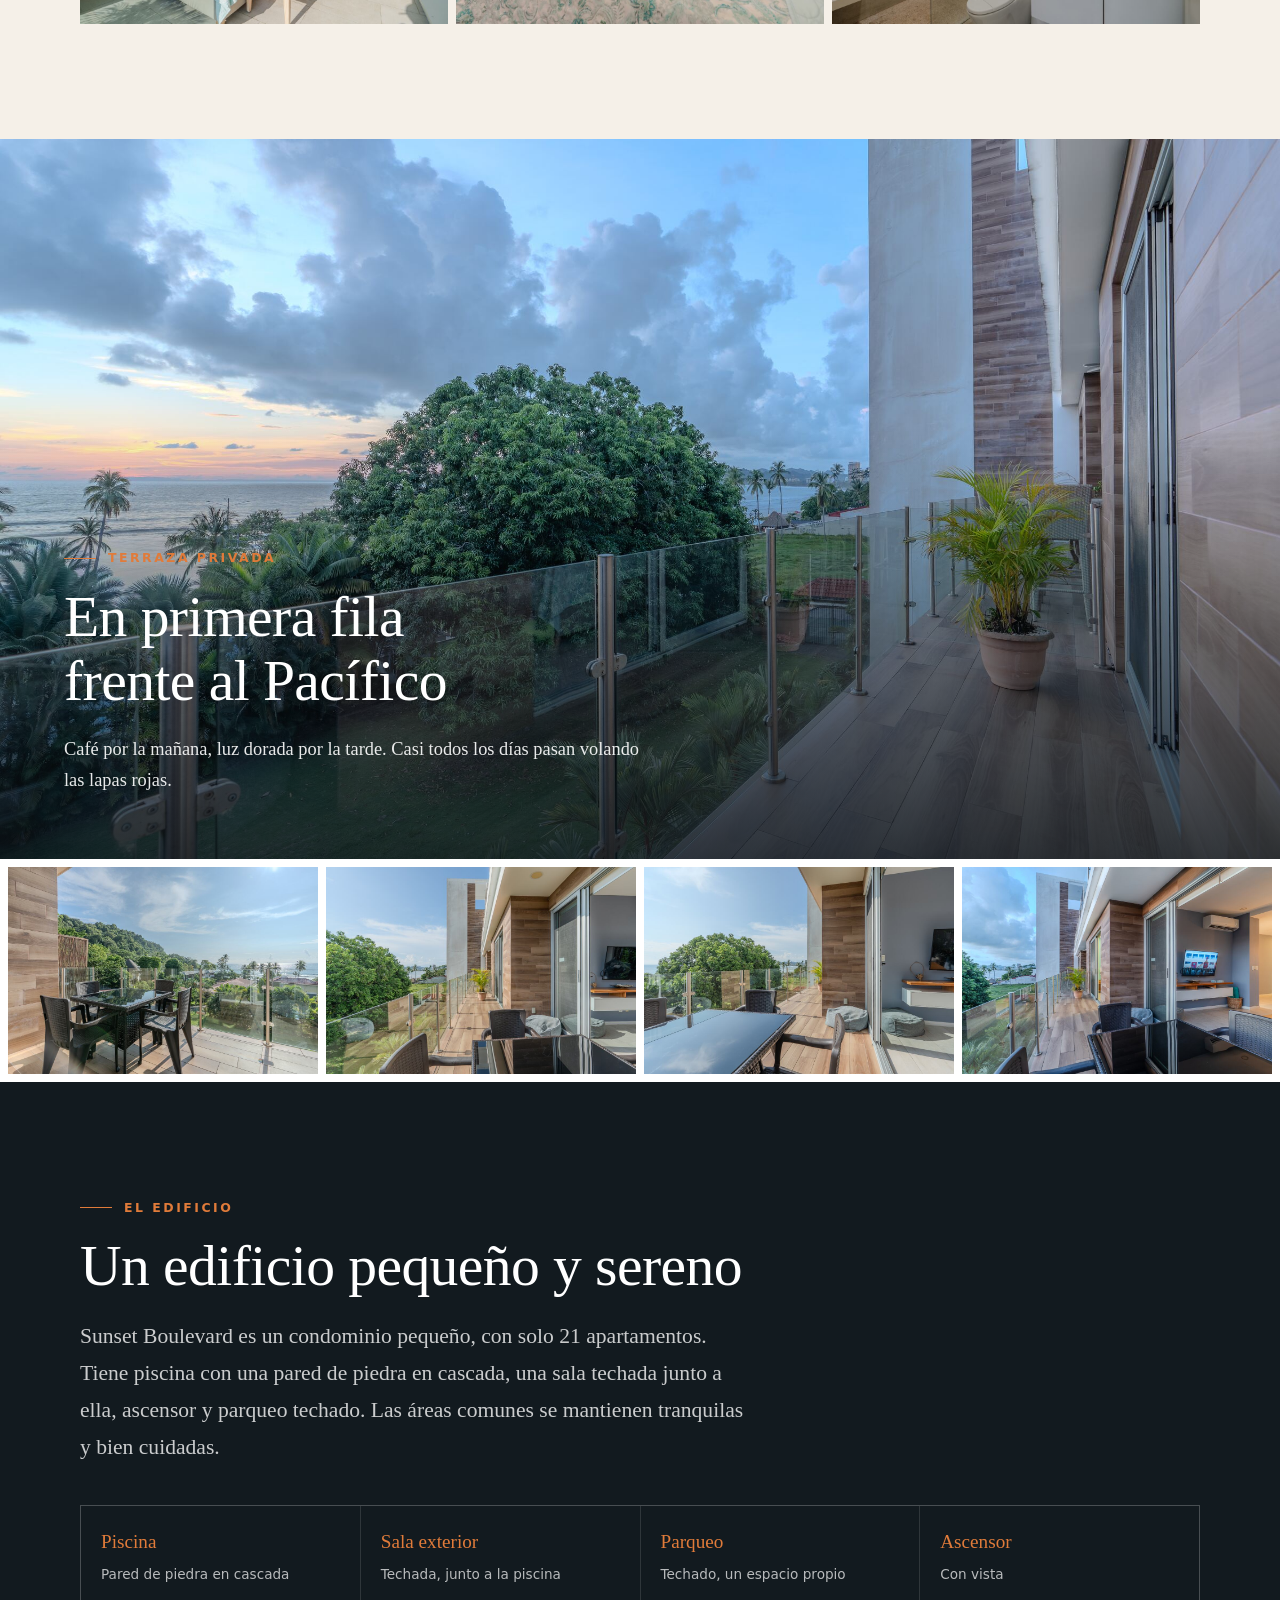
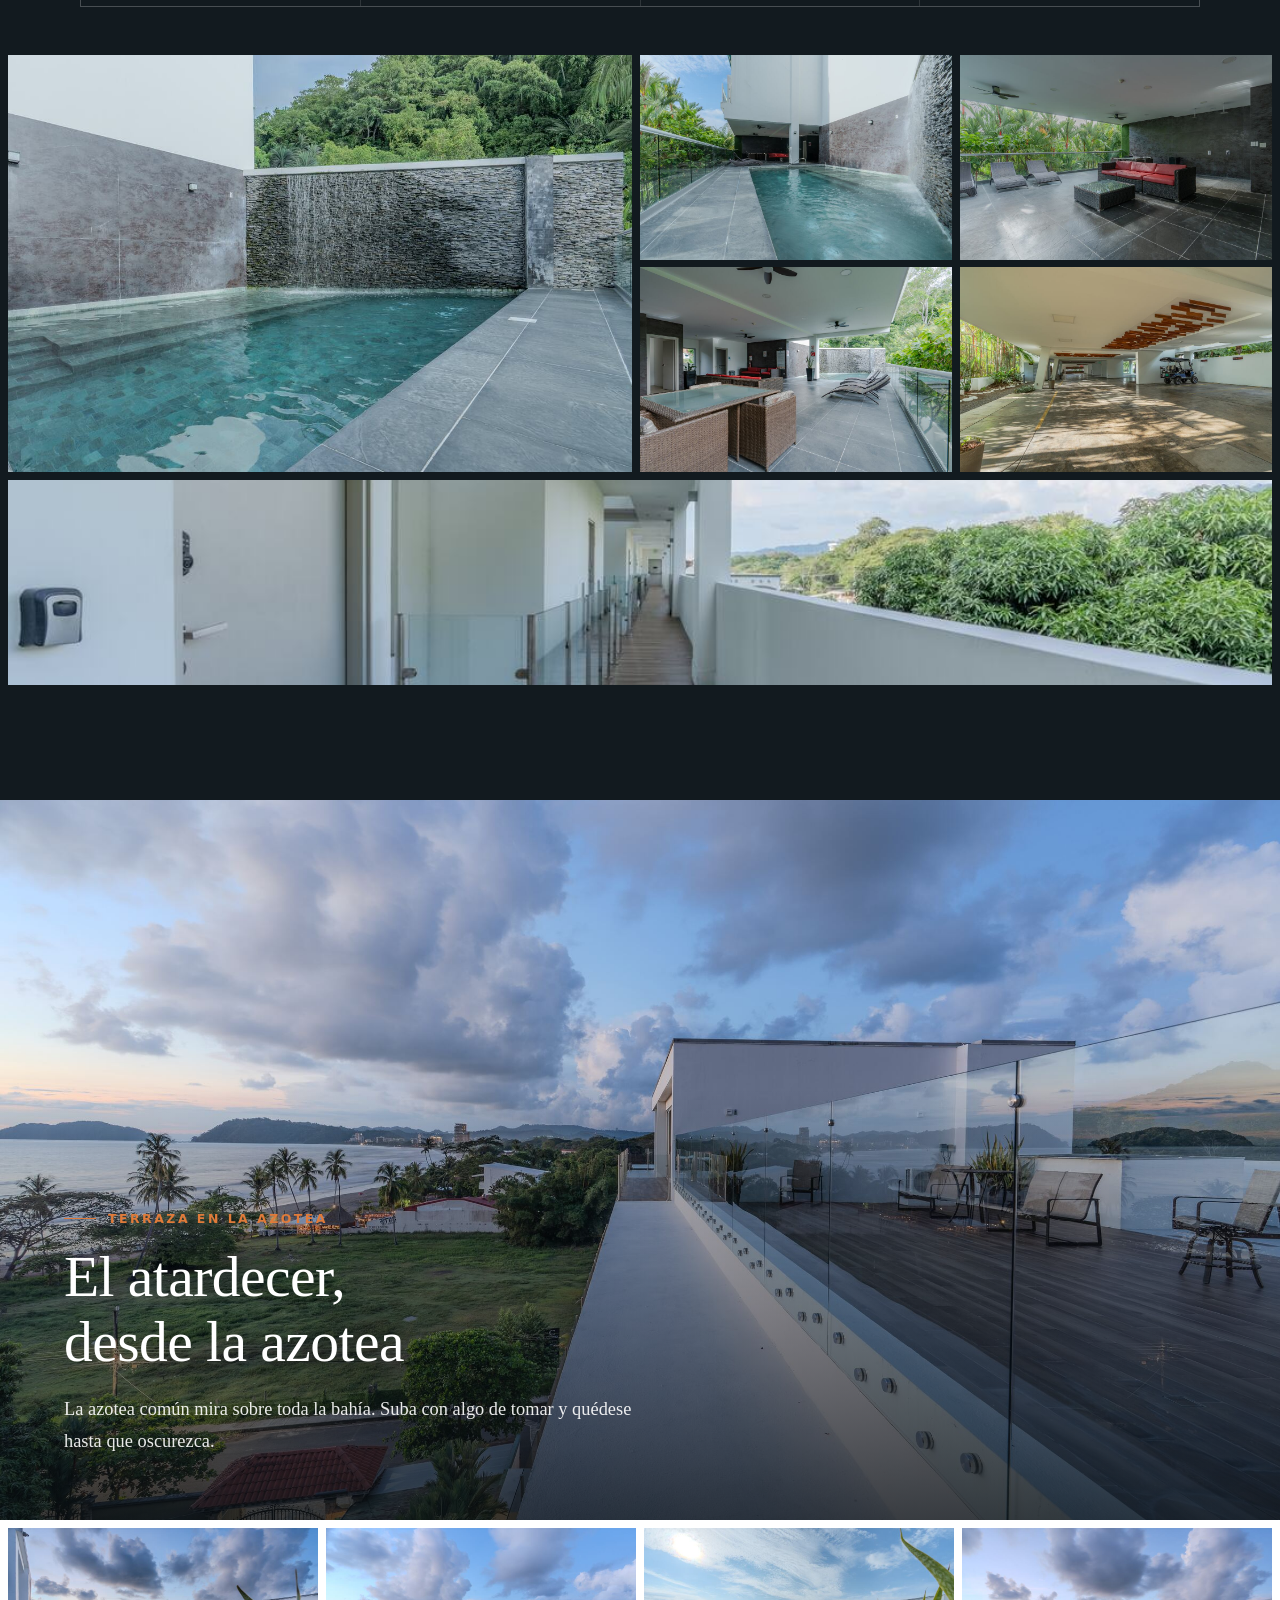
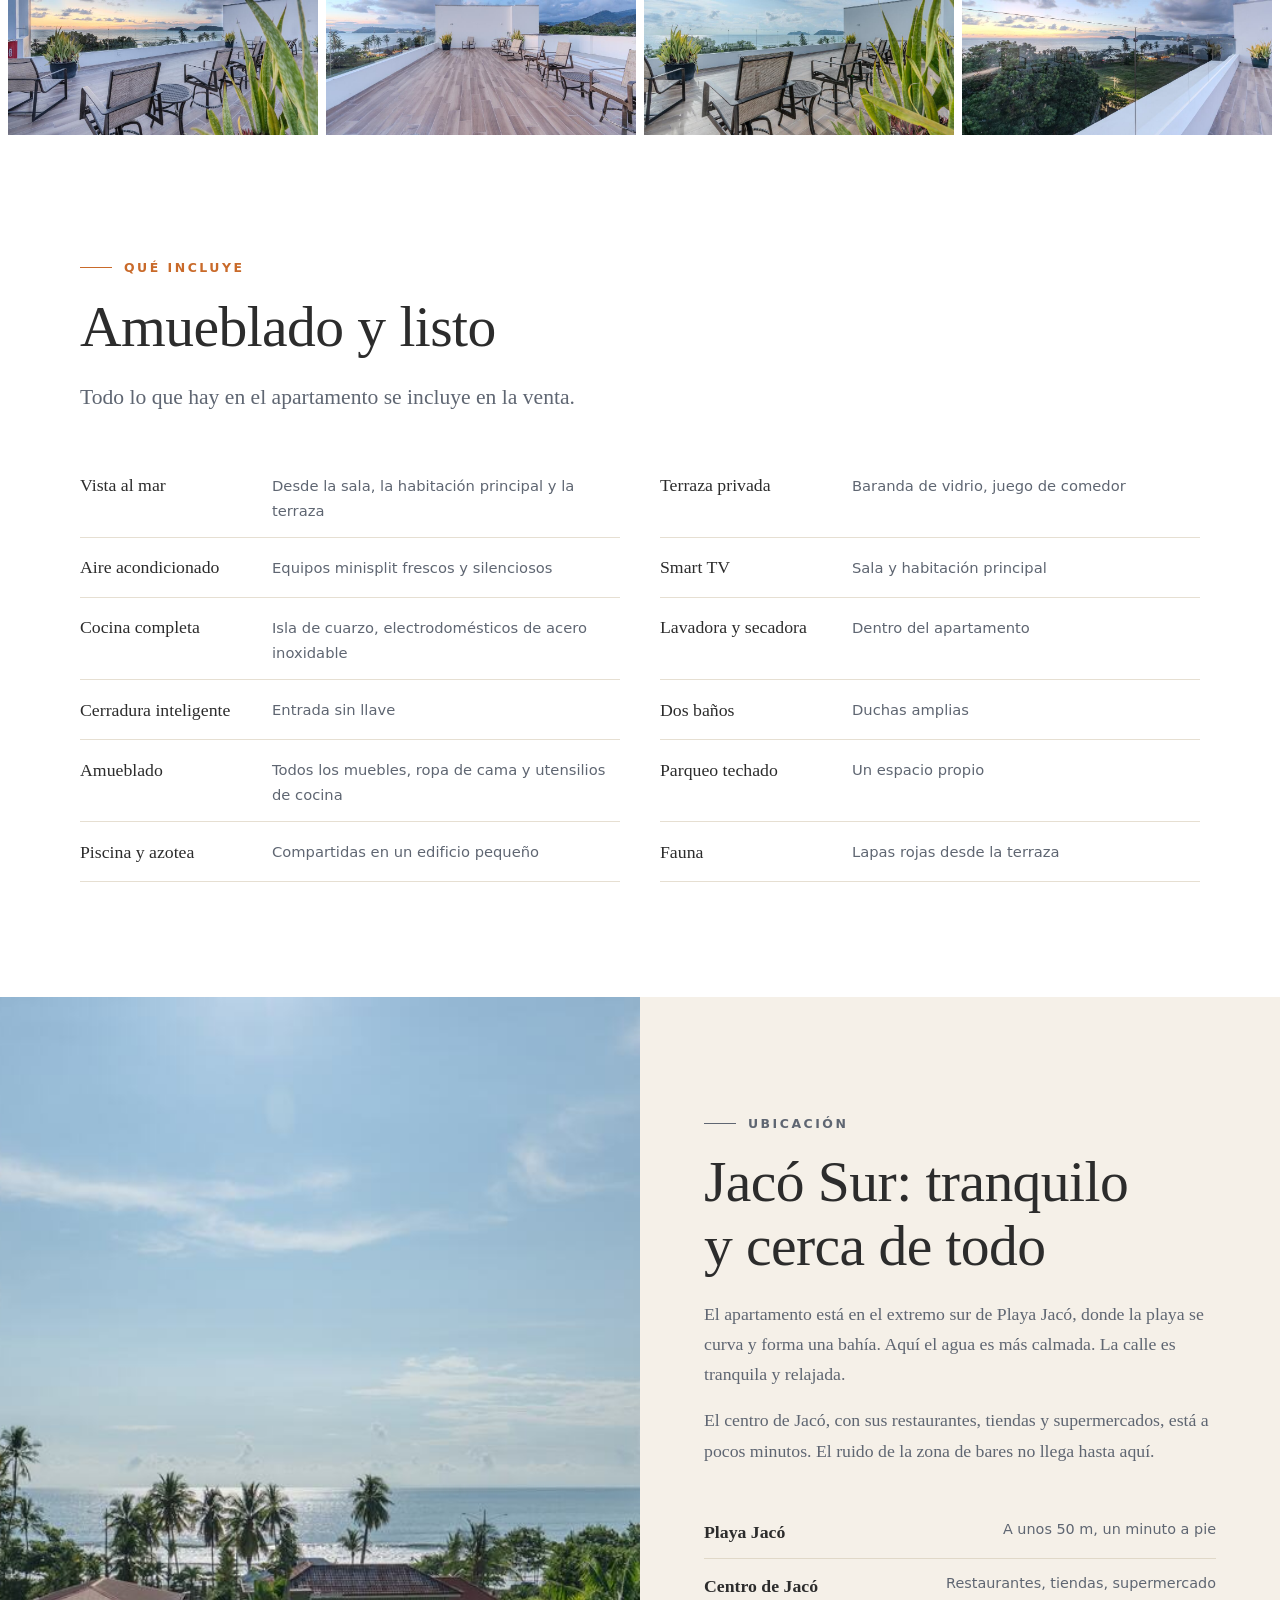
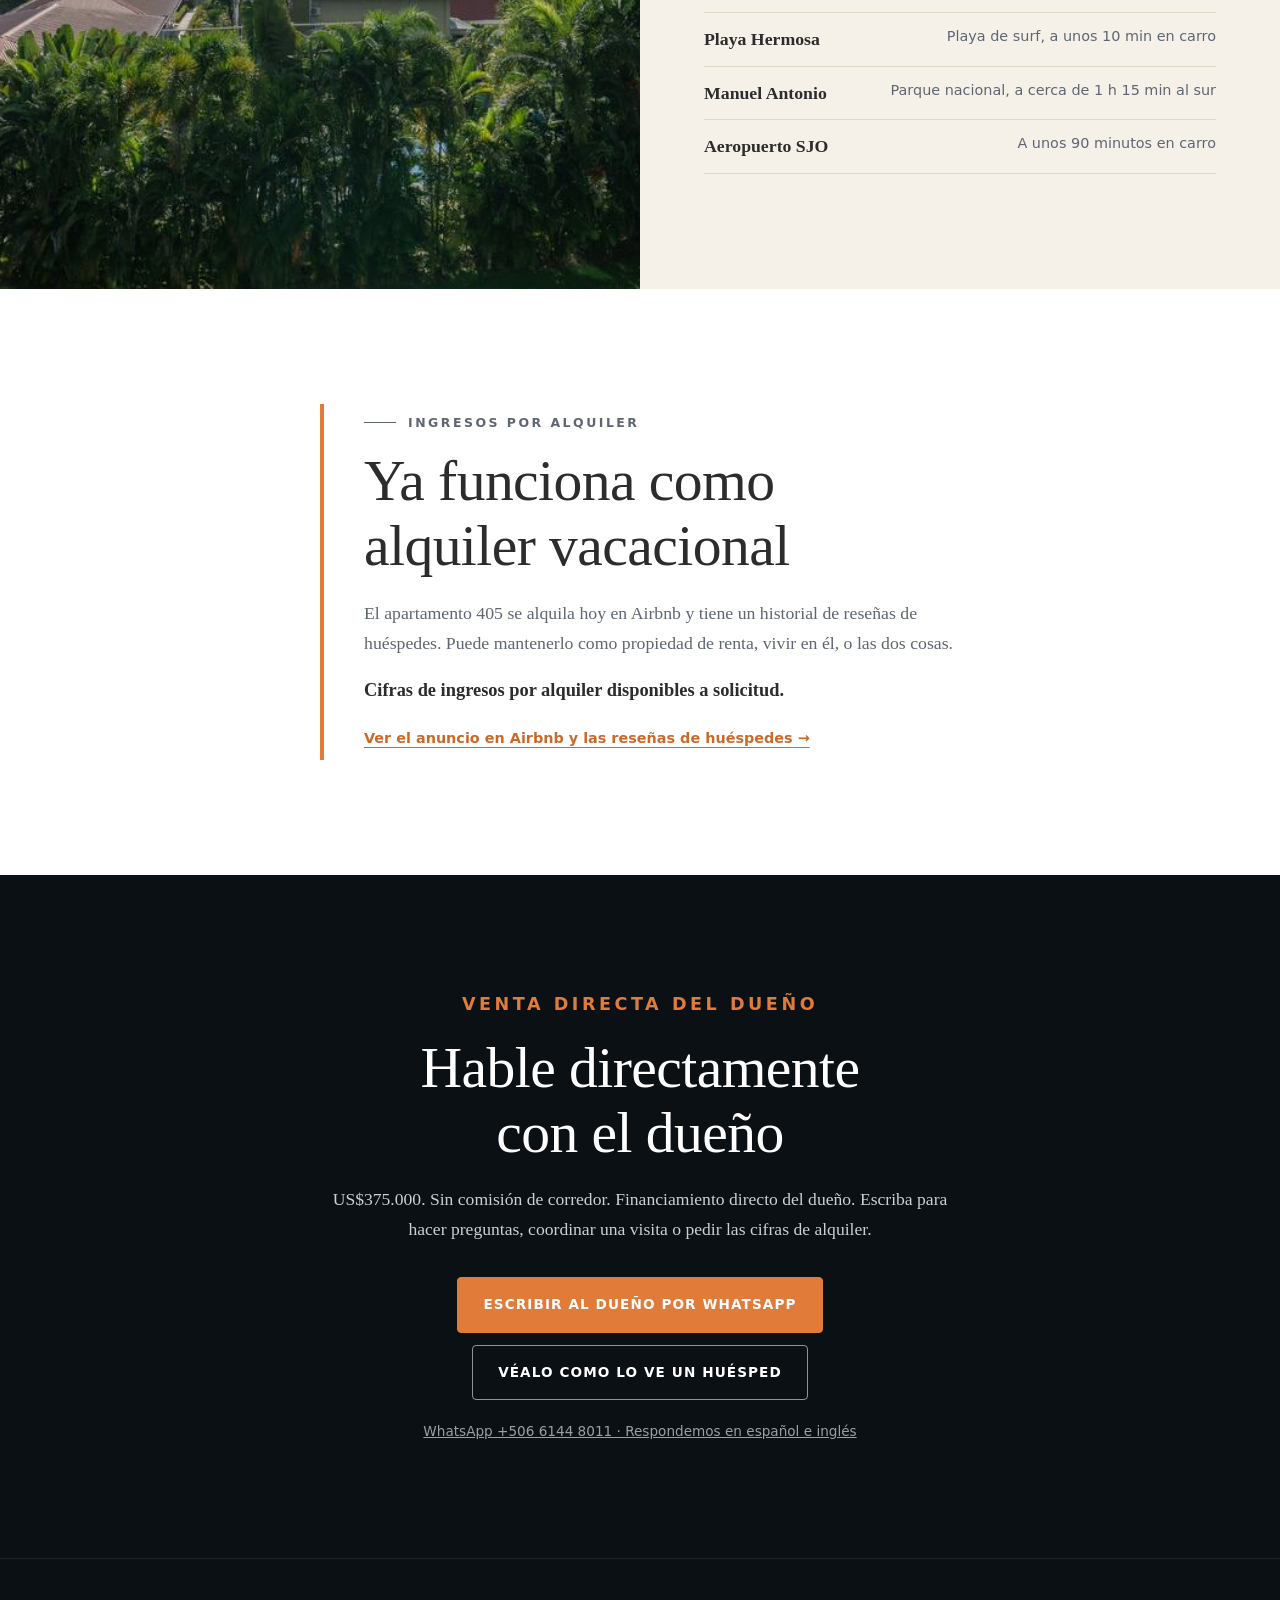
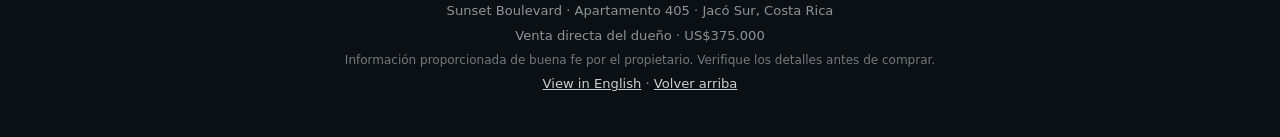
==== commit edd1b3cb: "Elevator: 'With a view' instead of 'To every floor' Co-Authored-By: Claude Opus 5.5 <noreply@anthrop" ====
--- a/es/index.html
+++ b/es/index.html
@@ -163,7 +163,7 @@
       <li><strong>Piscina</strong><span>Pared de piedra en cascada</span></li>
       <li><strong>Sala exterior</strong><span>Techada, junto a la piscina</span></li>
       <li><strong>Parqueo</strong><span>Techado, un espacio propio</span></li>
-      <li><strong>Ascensor</strong><span>A todos los pisos</span></li>
+      <li><strong>Ascensor</strong><span>Con vista</span></li>
     </ul>
   </div>
   <div class="mosaic mosaic-6">
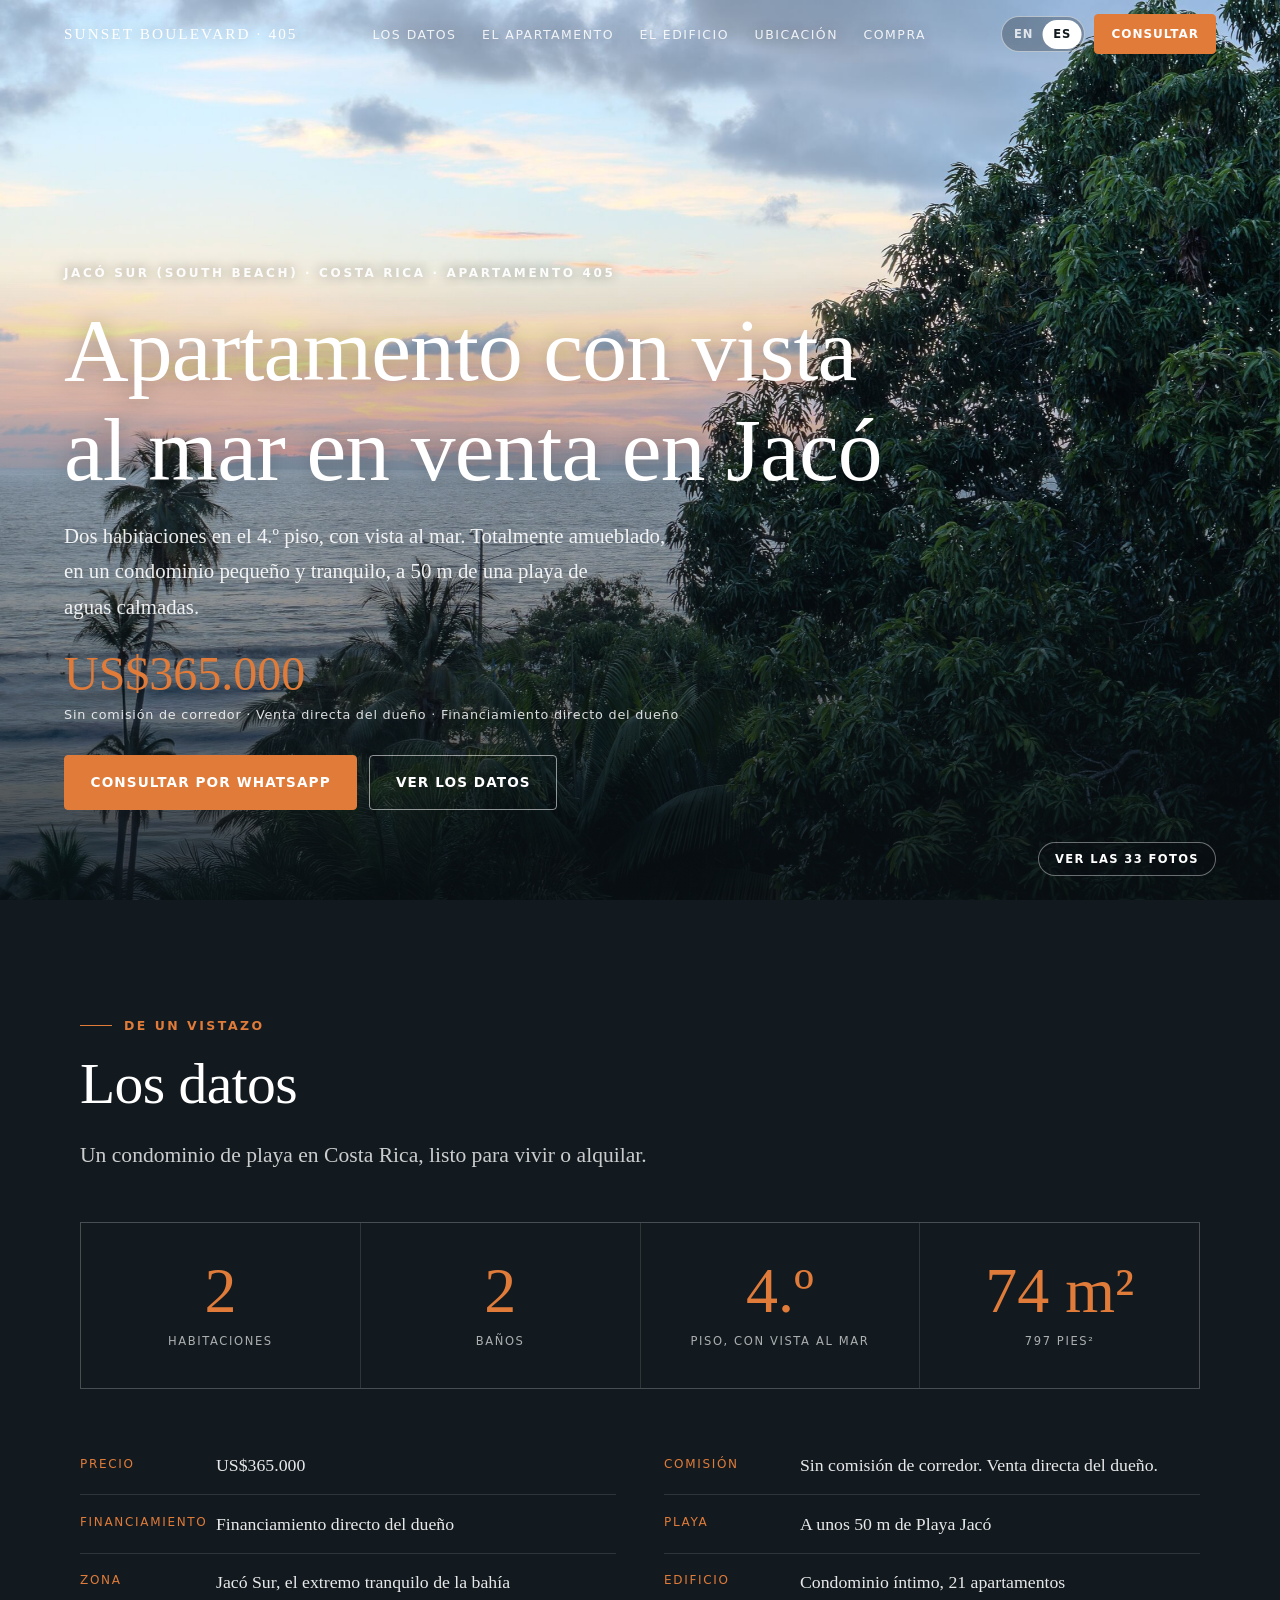
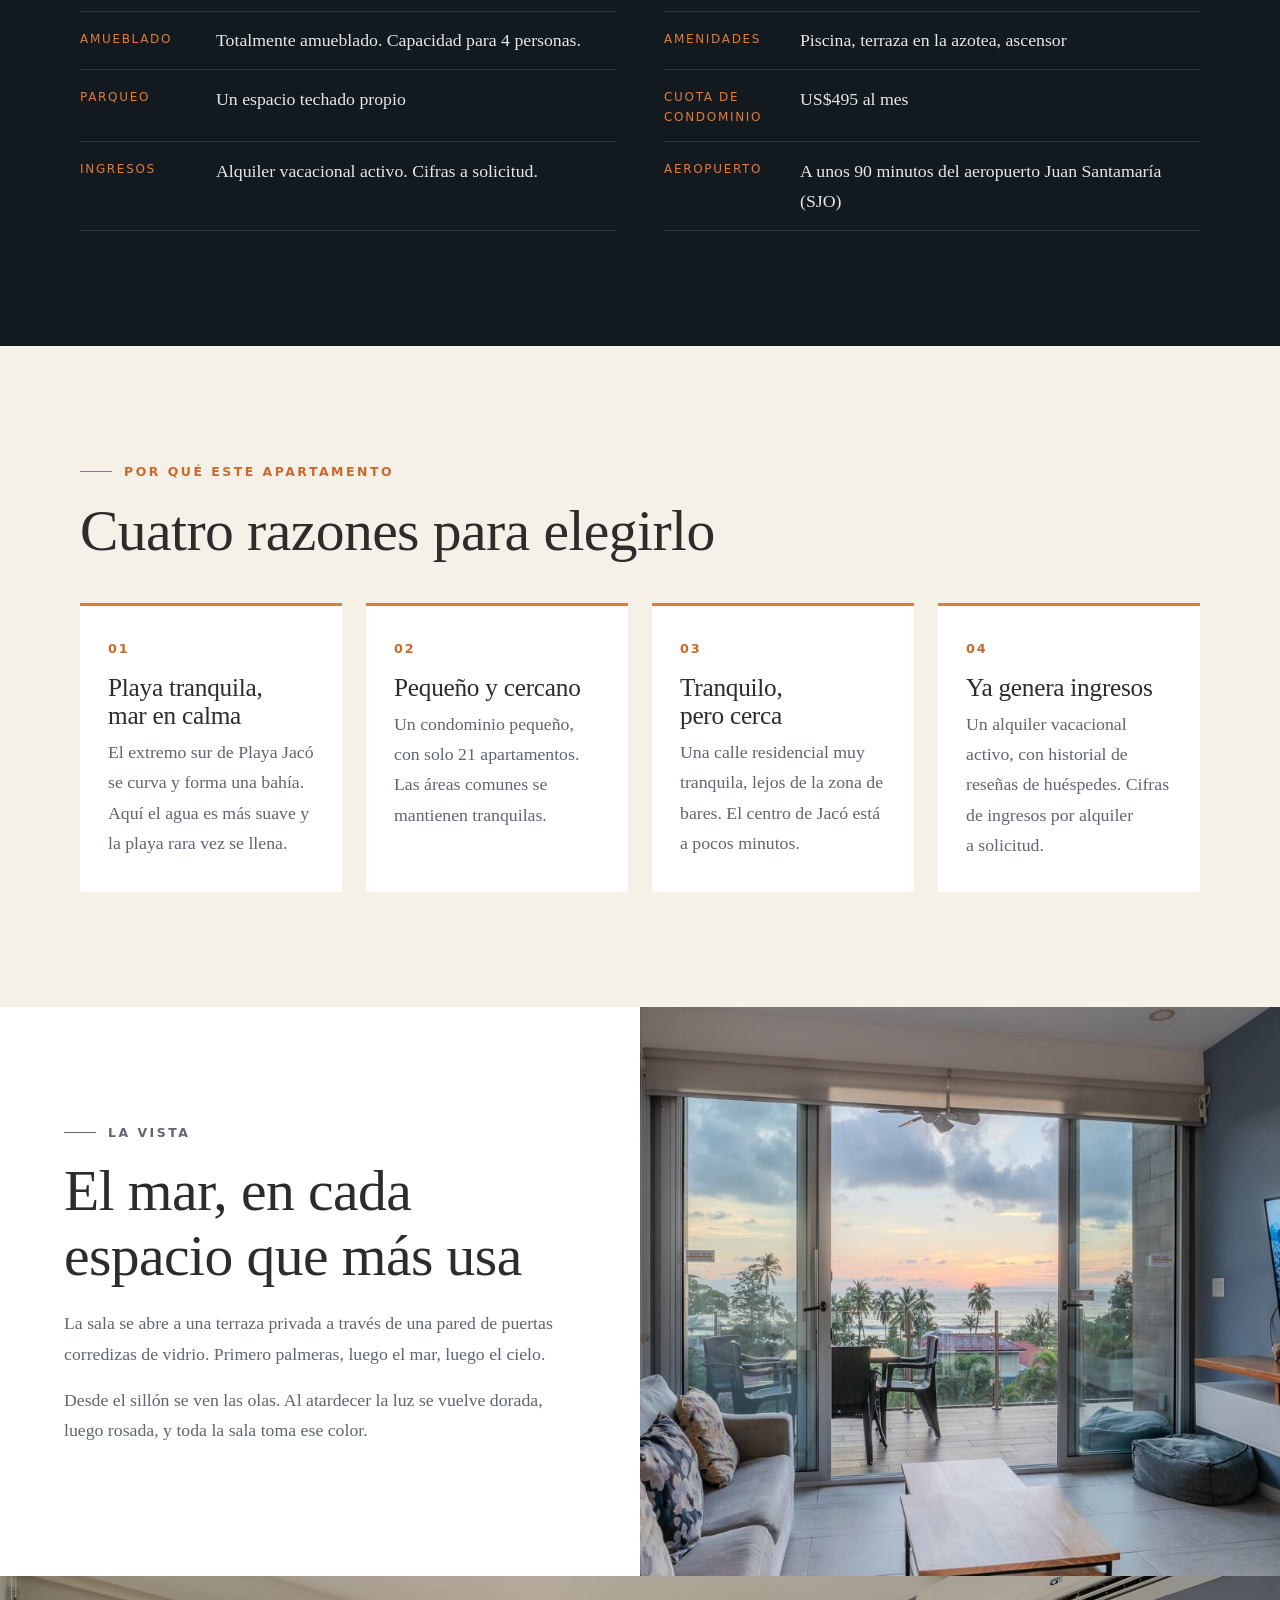
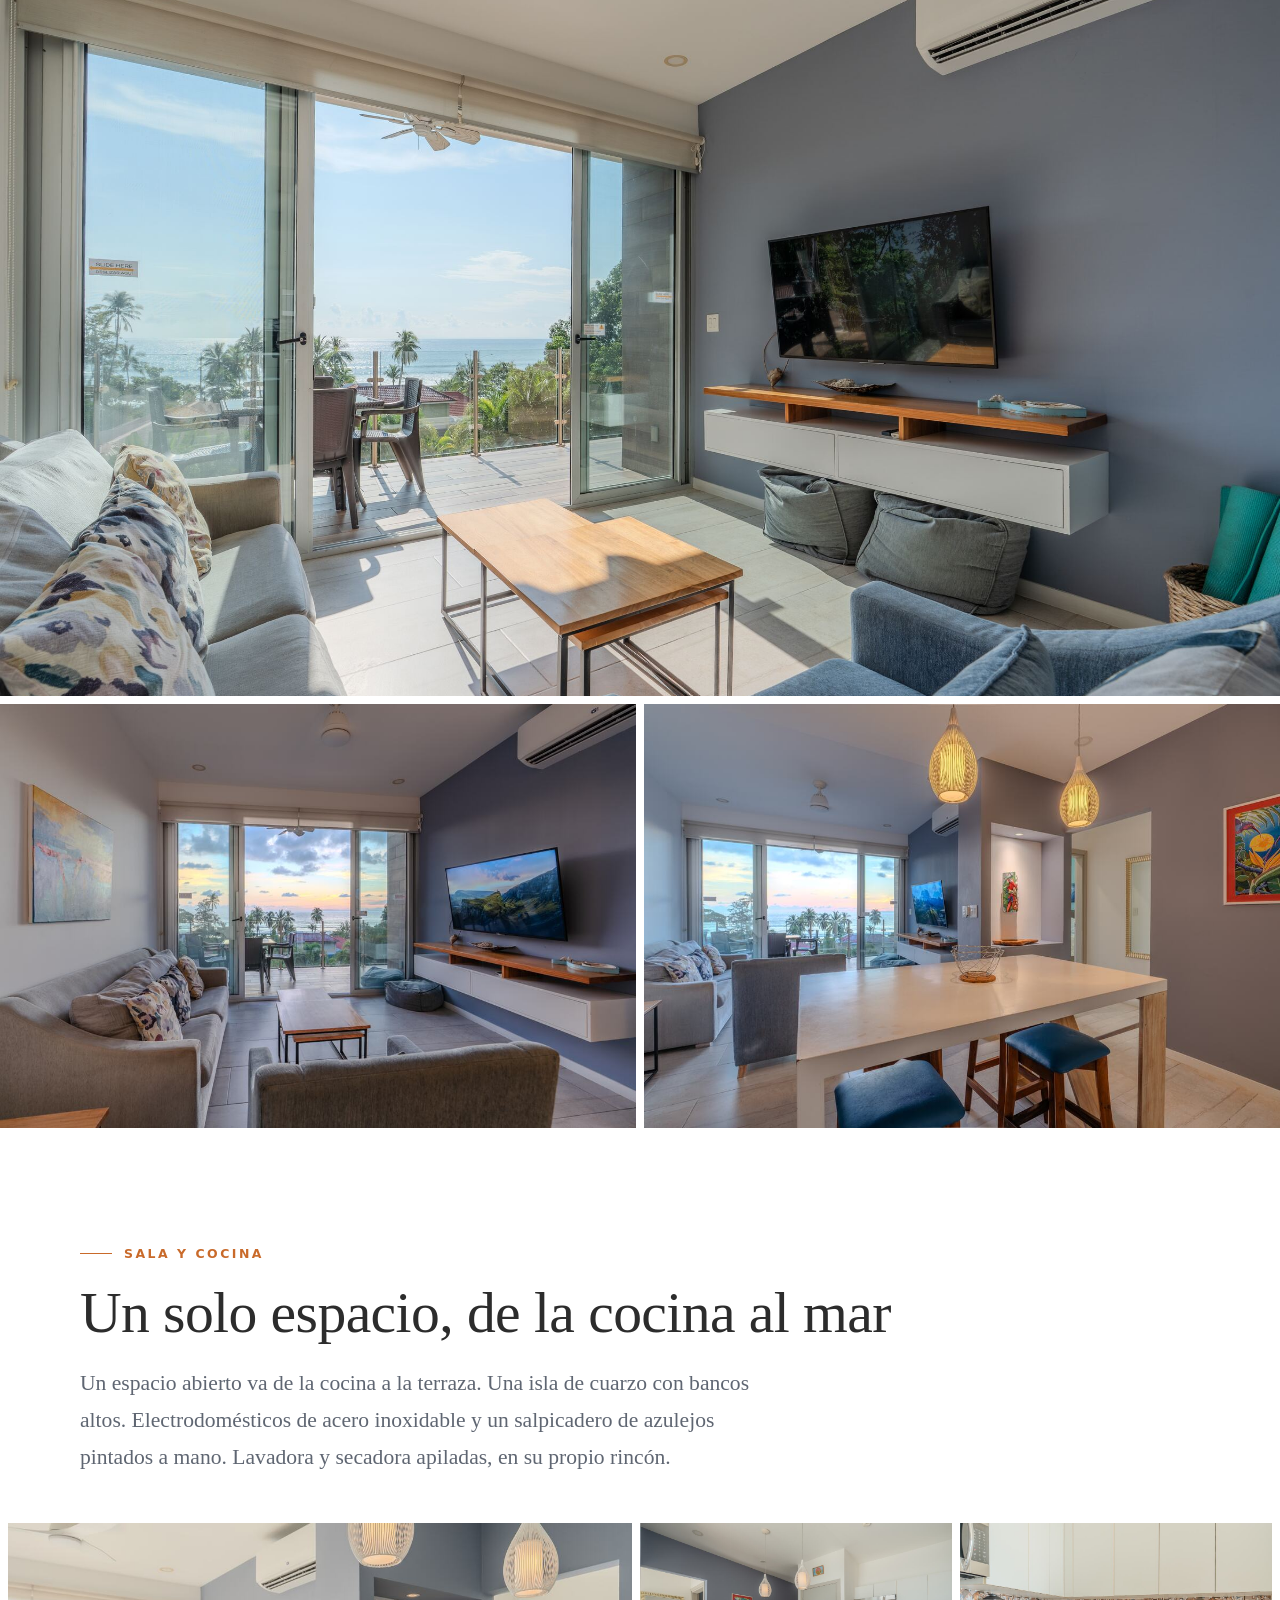
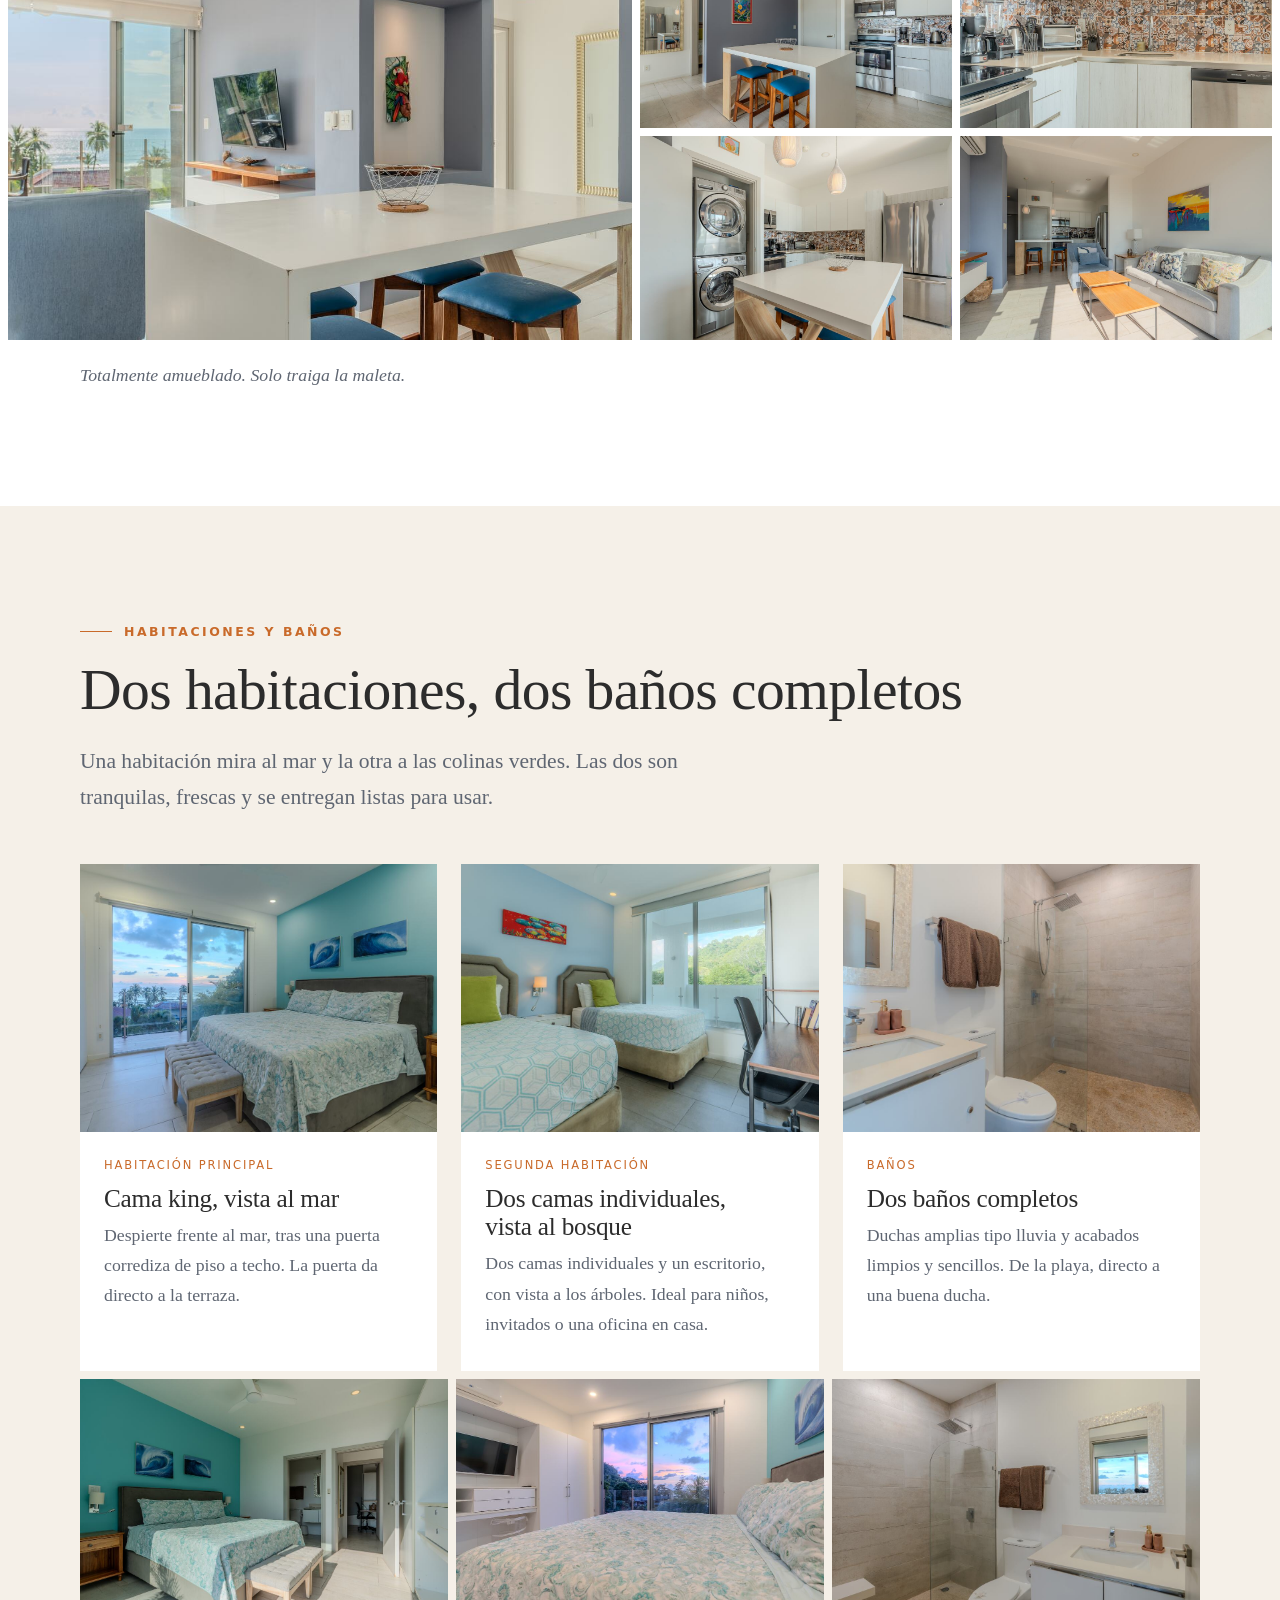
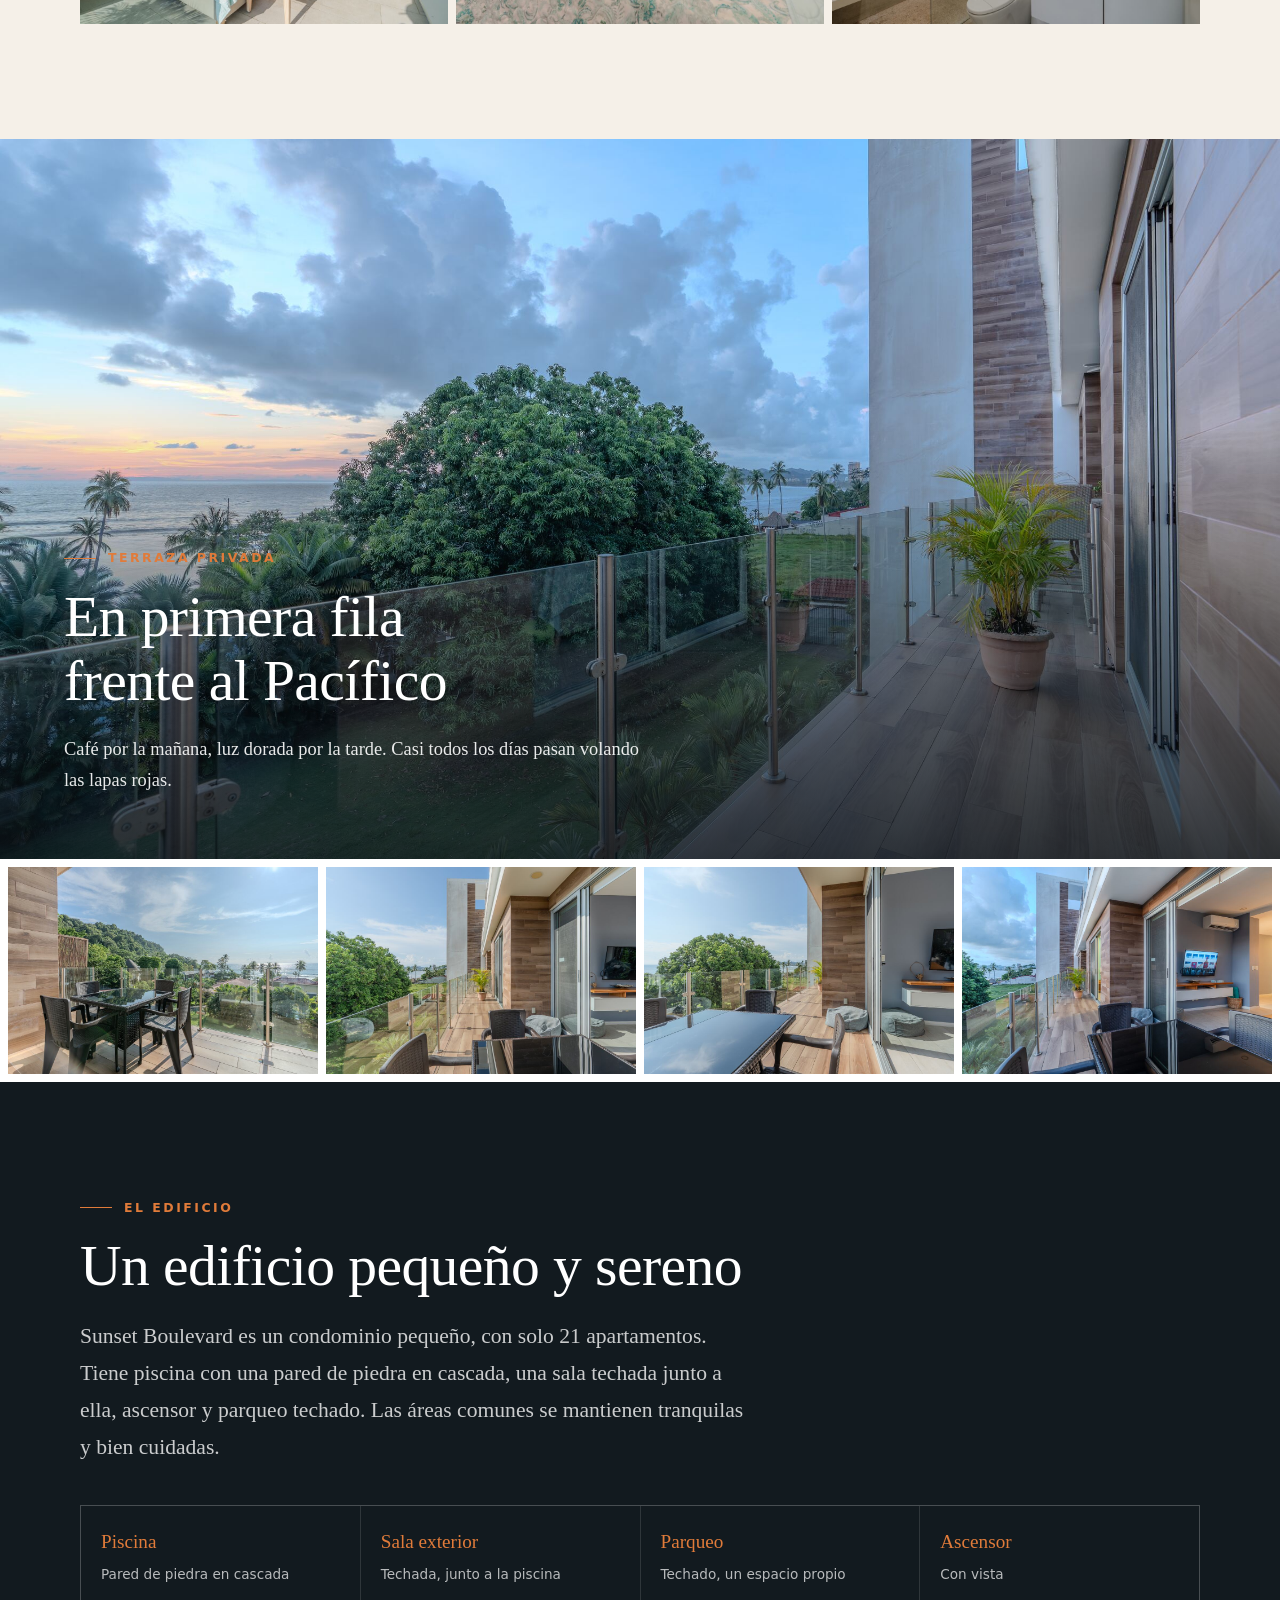
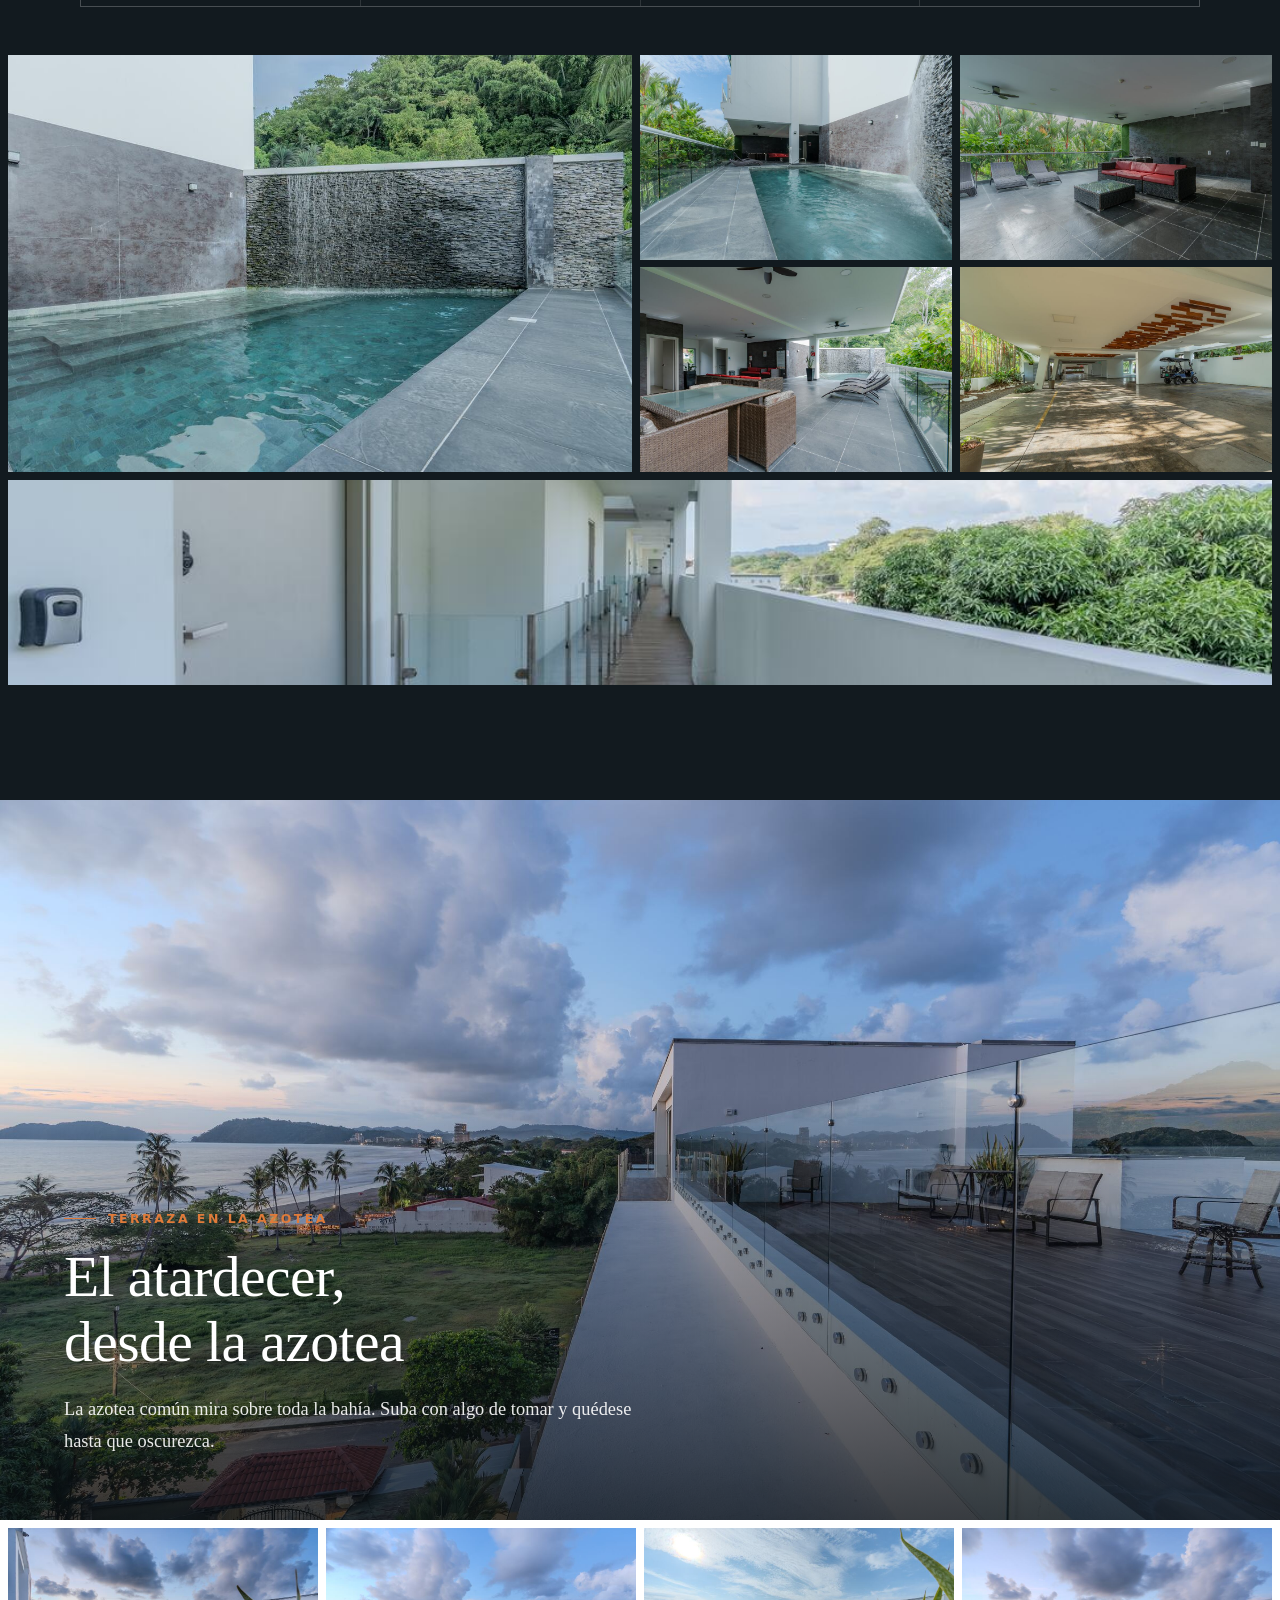
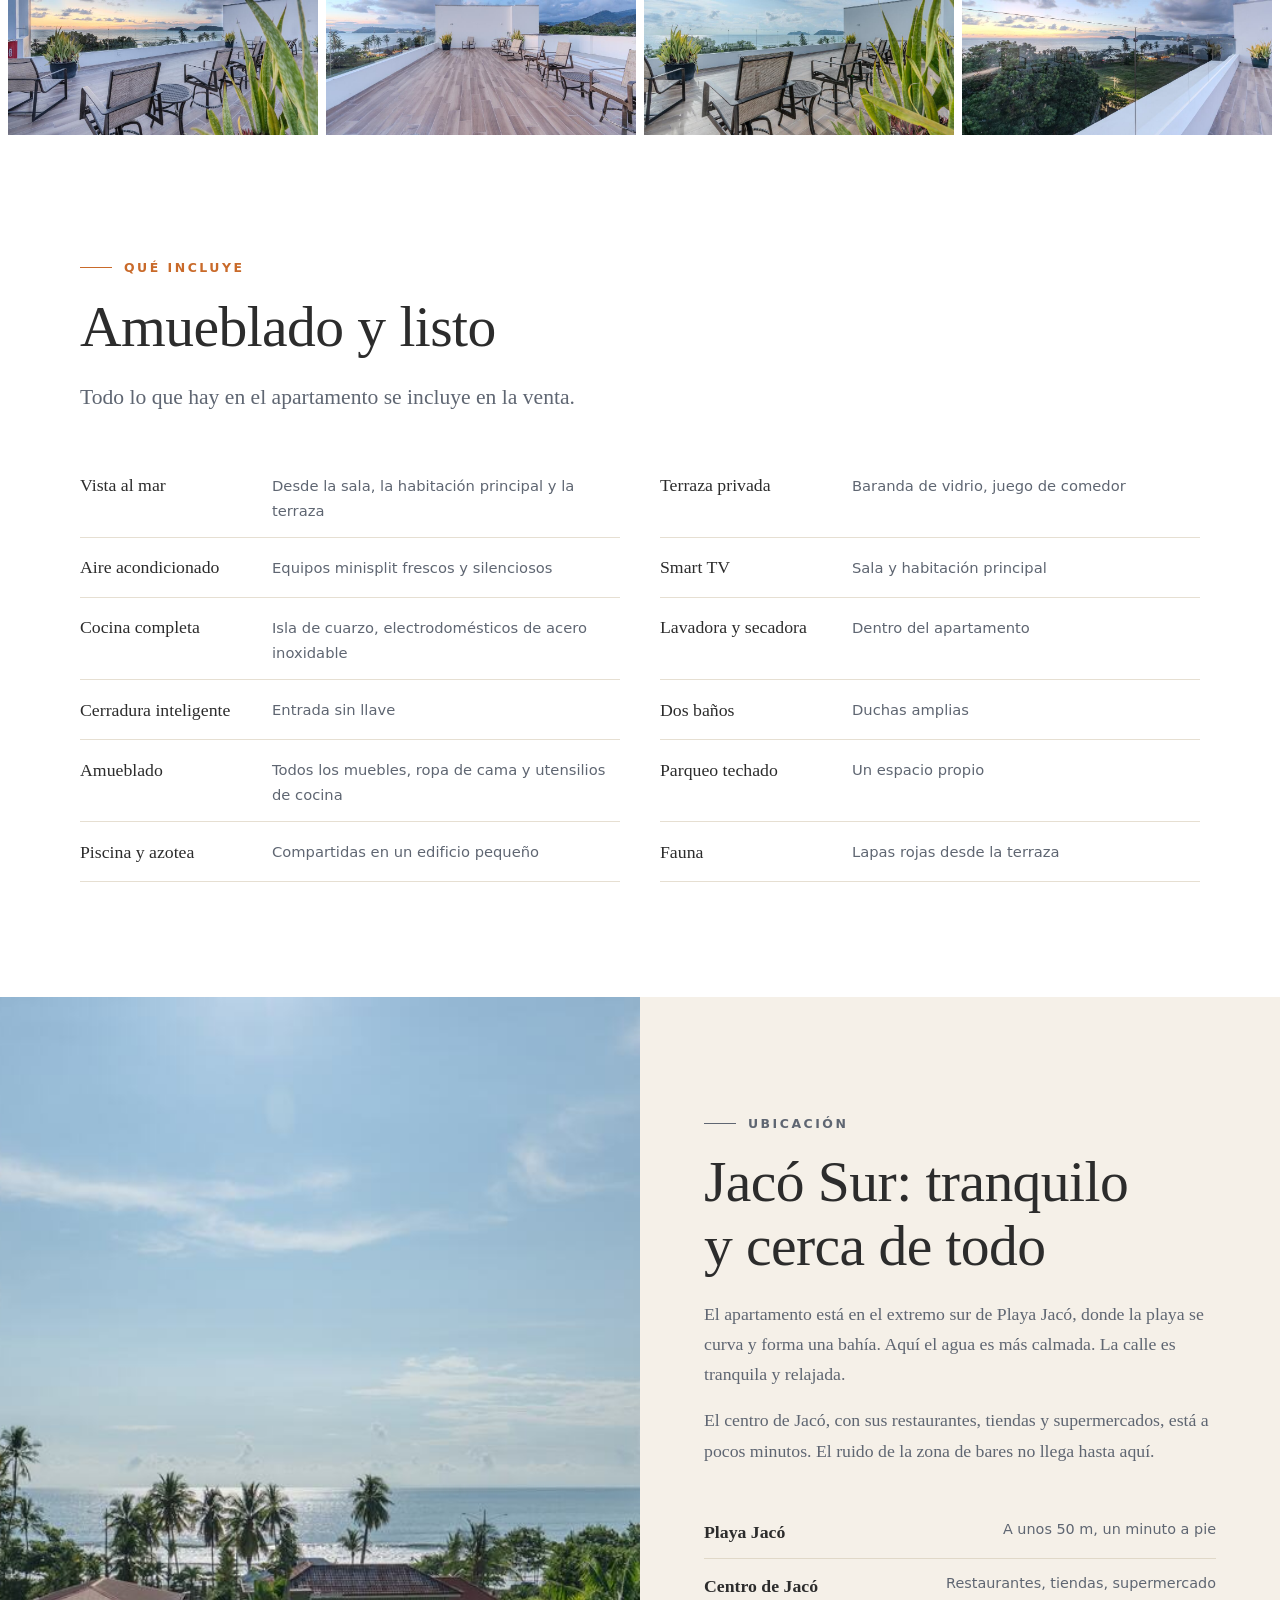
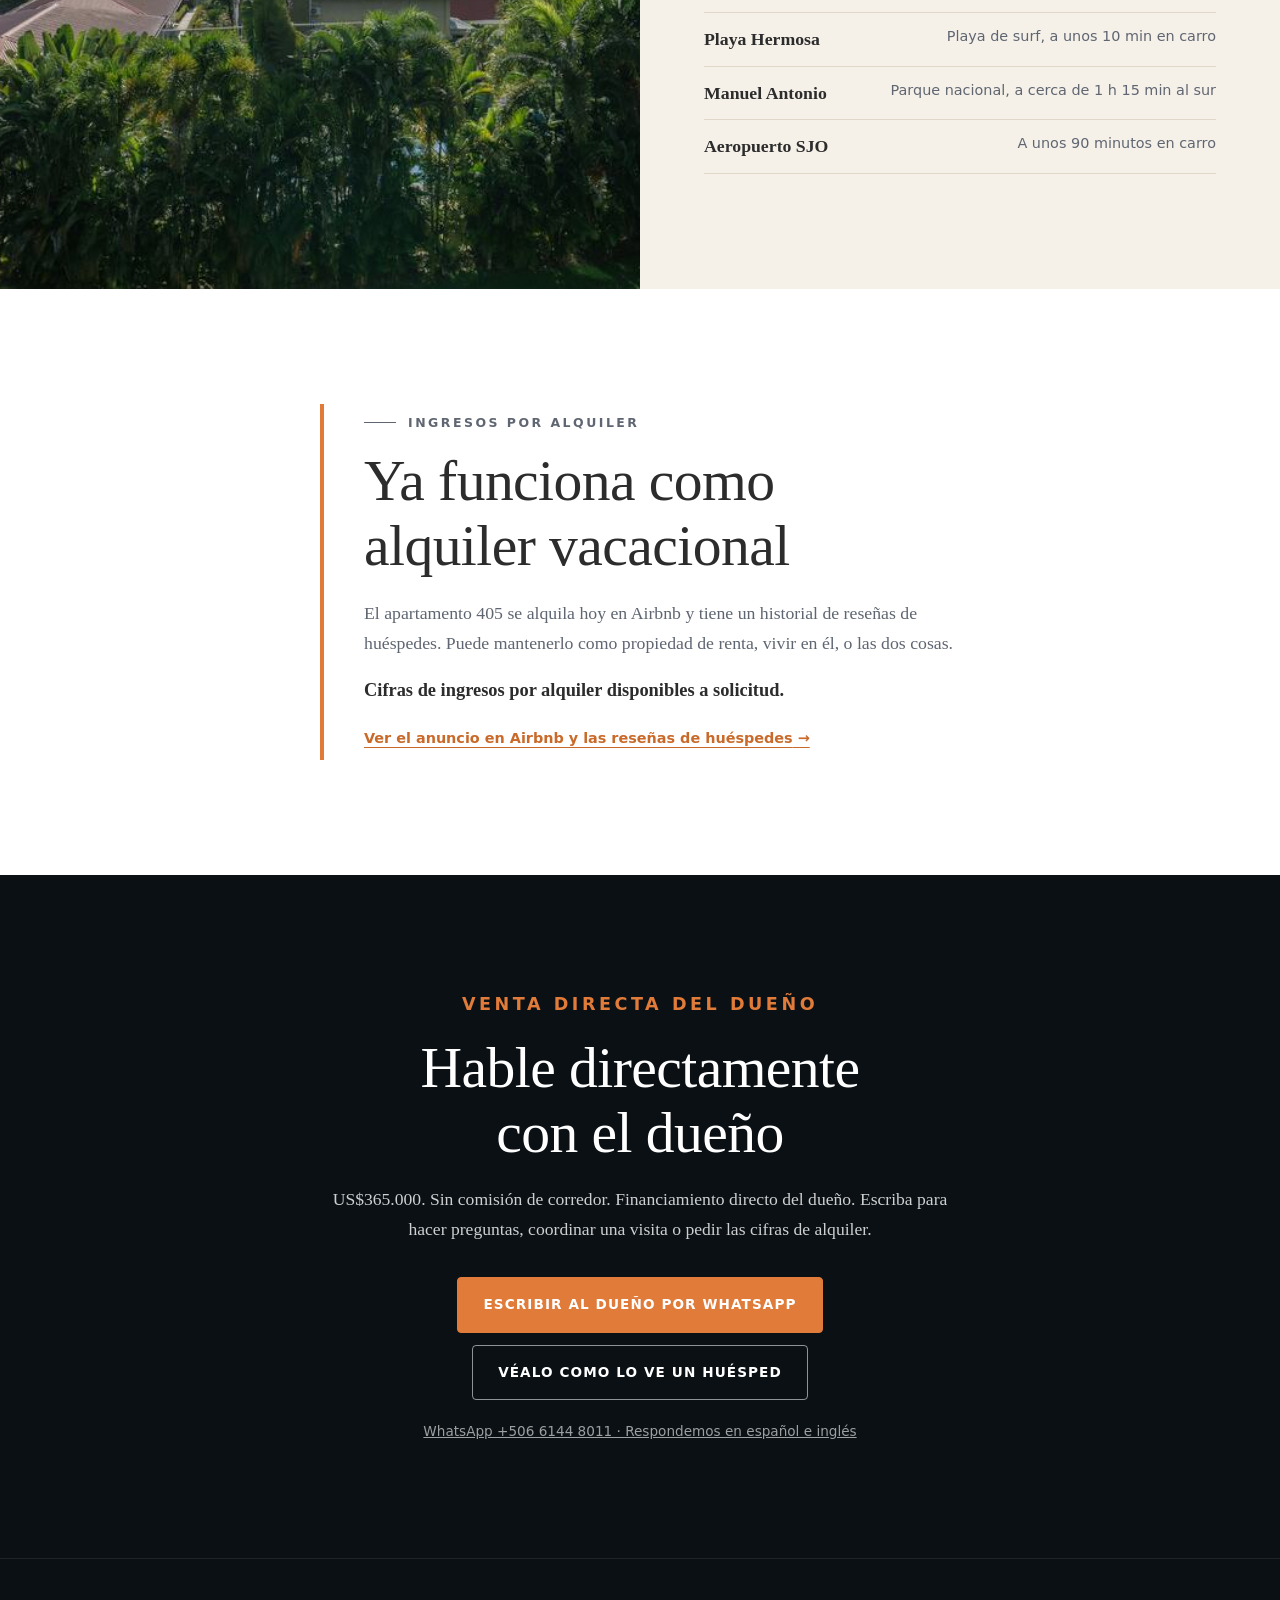
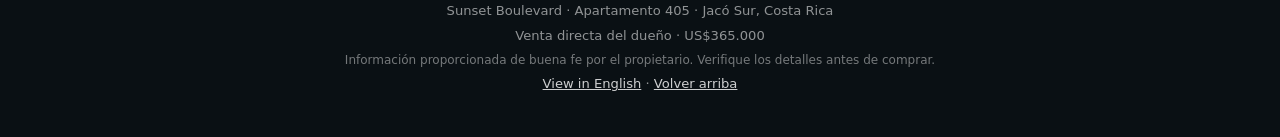
==== commit 6146f1cc: "Price to $365,000 Co-Authored-By: Claude Opus 5.5 <noreply@anthropic.com>" ====
--- a/es/index.html
+++ b/es/index.html
@@ -4,7 +4,7 @@
 <meta charset="UTF-8">
 <meta name="viewport" content="width=device-width, initial-scale=1">
 <title>Apartamento con vista al mar en venta en Jacó | Sunset 405</title>
-<meta name="description" content="Apartamento con vista al mar en Jacó Sur, a 50 m de la playa. 2 habitaciones, 2 baños, amueblado, piscina y azotea. US$375.000. Financiamiento del dueño.">
+<meta name="description" content="Apartamento con vista al mar en Jacó Sur, a 50 m de la playa. 2 habitaciones, 2 baños, amueblado, piscina y azotea. US$365.000. Financiamiento del dueño.">
 <link rel="canonical" href="https://sunset-blvd-405.pages.dev/es/">
 <link rel="alternate" hreflang="en" href="https://sunset-blvd-405.pages.dev/">
 <link rel="alternate" hreflang="es" href="https://sunset-blvd-405.pages.dev/es/">
@@ -14,7 +14,7 @@
 <meta property="og:locale:alternate" content="en_US">
 <meta property="og:url" content="https://sunset-blvd-405.pages.dev/es/">
 <meta property="og:title" content="Sunset Boulevard 405 — Apartamento con vista al mar en venta en Jacó">
-<meta property="og:description" content="Un apartamento tranquilo de 2 habitaciones en el 4.º piso, a 50 m de Playa Jacó. Totalmente amueblado. US$375.000. Sin comisión de corredor. Financiamiento directo del dueño.">
+<meta property="og:description" content="Un apartamento tranquilo de 2 habitaciones en el 4.º piso, a 50 m de Playa Jacó. Totalmente amueblado. US$365.000. Sin comisión de corredor. Financiamiento directo del dueño.">
 <meta property="og:image" content="https://sunset-blvd-405.pages.dev/img/full/jaco-condo-ocean-sunset-palm-trees-view.jpg">
 <meta property="og:image:width" content="2400">
 <meta property="og:image:height" content="1600">
@@ -23,7 +23,7 @@
 <meta name="theme-color" content="#121a1f">
 <link rel="icon" href="../favicon.svg" type="image/svg+xml">
 <link rel="preload" as="image" href="../img/md/jaco-condo-ocean-sunset-palm-trees-view.jpg" imagesrcset="../img/md/jaco-condo-ocean-sunset-palm-trees-view.jpg 1100w, ../img/full/jaco-condo-ocean-sunset-palm-trees-view.jpg 2400w" imagesizes="100vw">
-<script type="application/ld+json">{"@context":"https://schema.org","@type":"RealEstateListing","name":"Sunset Boulevard 405 — Apartamento con vista al mar en venta en Jacó, Costa Rica","description":"Apartamento totalmente amueblado de 2 habitaciones y 2 baños en el 4.º piso, con vista al mar, a unos 50 m de Playa Jacó, en Jacó Sur. Condominio pequeño y tranquilo, con piscina, terraza en la azotea y parqueo techado. Venta directa del dueño, sin comisión de corredor, con financiamiento directo del dueño.","url":"https://sunset-blvd-405.pages.dev/es/","inLanguage":"es","image":["https://sunset-blvd-405.pages.dev/img/full/jaco-condo-ocean-sunset-palm-trees-view.jpg","https://sunset-blvd-405.pages.dev/img/full/jaco-condo-rooftop-terrace-ocean-sunset.jpg","https://sunset-blvd-405.pages.dev/img/full/jaco-condo-pool-stone-waterfall-wall.jpg"],"offers":{"@type":"Offer","price":375000,"priceCurrency":"USD","availability":"https://schema.org/InStock"},"about":{"@type":"Apartment","name":"Sunset Boulevard, Unit 405","numberOfRooms":2,"numberOfBedrooms":2,"numberOfBathroomsTotal":2,"occupancy":{"@type":"QuantitativeValue","maxValue":4},"floorLevel":"4","floorSize":{"@type":"QuantitativeValue","value":74,"unitCode":"MTK"},"amenityFeature":[{"@type":"LocationFeatureSpecification","name":"Vista al mar","value":true},{"@type":"LocationFeatureSpecification","name":"Piscina","value":true},{"@type":"LocationFeatureSpecification","name":"Terraza en la azotea","value":true},{"@type":"LocationFeatureSpecification","name":"Parqueo techado","value":true},{"@type":"LocationFeatureSpecification","name":"Ascensor","value":true},{"@type":"LocationFeatureSpecification","name":"Aire acondicionado","value":true},{"@type":"LocationFeatureSpecification","name":"Lavadora y secadora","value":true},{"@type":"LocationFeatureSpecification","name":"Amueblado","value":true}],"address":{"@type":"PostalAddress","addressLocality":"Jacó","addressRegion":"Puntarenas","addressCountry":"CR"}}}</script>
+<script type="application/ld+json">{"@context":"https://schema.org","@type":"RealEstateListing","name":"Sunset Boulevard 405 — Apartamento con vista al mar en venta en Jacó, Costa Rica","description":"Apartamento totalmente amueblado de 2 habitaciones y 2 baños en el 4.º piso, con vista al mar, a unos 50 m de Playa Jacó, en Jacó Sur. Condominio pequeño y tranquilo, con piscina, terraza en la azotea y parqueo techado. Venta directa del dueño, sin comisión de corredor, con financiamiento directo del dueño.","url":"https://sunset-blvd-405.pages.dev/es/","inLanguage":"es","image":["https://sunset-blvd-405.pages.dev/img/full/jaco-condo-ocean-sunset-palm-trees-view.jpg","https://sunset-blvd-405.pages.dev/img/full/jaco-condo-rooftop-terrace-ocean-sunset.jpg","https://sunset-blvd-405.pages.dev/img/full/jaco-condo-pool-stone-waterfall-wall.jpg"],"offers":{"@type":"Offer","price":365000,"priceCurrency":"USD","availability":"https://schema.org/InStock"},"about":{"@type":"Apartment","name":"Sunset Boulevard, Unit 405","numberOfRooms":2,"numberOfBedrooms":2,"numberOfBathroomsTotal":2,"occupancy":{"@type":"QuantitativeValue","maxValue":4},"floorLevel":"4","floorSize":{"@type":"QuantitativeValue","value":74,"unitCode":"MTK"},"amenityFeature":[{"@type":"LocationFeatureSpecification","name":"Vista al mar","value":true},{"@type":"LocationFeatureSpecification","name":"Piscina","value":true},{"@type":"LocationFeatureSpecification","name":"Terraza en la azotea","value":true},{"@type":"LocationFeatureSpecification","name":"Parqueo techado","value":true},{"@type":"LocationFeatureSpecification","name":"Ascensor","value":true},{"@type":"LocationFeatureSpecification","name":"Aire acondicionado","value":true},{"@type":"LocationFeatureSpecification","name":"Lavadora y secadora","value":true},{"@type":"LocationFeatureSpecification","name":"Amueblado","value":true}],"address":{"@type":"PostalAddress","addressLocality":"Jacó","addressRegion":"Puntarenas","addressCountry":"CR"}}}</script>
 <script async src="https://www.googletagmanager.com/gtag/js?id=G-701SCTSRCR"></script>
 <script>window.dataLayer=window.dataLayer||[];function gtag(){dataLayer.push(arguments);}gtag('js',new Date());gtag('config','G-701SCTSRCR');</script>
 <link rel="stylesheet" href="../site.css">
@@ -57,7 +57,7 @@
     <p class="hero-tag">Jacó Sur (South Beach) · Costa Rica · Apartamento 405</p>
     <h1>Apartamento con vista al mar en venta en Jacó</h1>
     <p class="hero-sub">Dos habitaciones en el 4.º piso, con vista al mar. Totalmente amueblado, en un condominio pequeño y tranquilo, a 50 m de una playa de aguas calmadas.</p>
-    <p class="hero-price"><span class="price">US$375.000</span><span class="price-line">Sin comisión de corredor<span class="dot" aria-hidden="true"> · </span>Venta directa del dueño<span class="dot" aria-hidden="true"> · </span>Financiamiento directo del dueño</span></p>
+    <p class="hero-price"><span class="price">US$365.000</span><span class="price-line">Sin comisión de corredor<span class="dot" aria-hidden="true"> · </span>Venta directa del dueño<span class="dot" aria-hidden="true"> · </span>Financiamiento directo del dueño</span></p>
     <div class="hero-ctas">
       <a class="btn btn-sun" href="https://wa.me/50661448011?text=Hola%2C%20me%20interesa%20comprar%20el%20apartamento%20405%20de%20Sunset%20Boulevard%20en%20Jac%C3%B3." target="_blank" rel="noopener">Consultar por WhatsApp<span class="sr"> (abre WhatsApp)</span></a>
       <a class="btn btn-ghost" href="#facts">Ver los datos</a>
@@ -77,7 +77,7 @@
       <li><span class="big-n">74 m²</span><span class="big-l">797 pies²</span></li>
     </ul>
     <dl class="fact-list">
-      <div><dt>Precio</dt><dd>US$375.000</dd></div>
+      <div><dt>Precio</dt><dd>US$365.000</dd></div>
       <div><dt>Comisión</dt><dd>Sin comisión de corredor. Venta directa del dueño.</dd></div>
       <div><dt>Financiamiento</dt><dd>Financiamiento directo del dueño</dd></div>
       <div><dt>Playa</dt><dd>A unos 50 m de Playa Jacó</dd></div>
@@ -237,7 +237,7 @@
 <section class="cta" id="contact">
   <div class="wrap narrow">
     <p class="tag on-dark">Venta directa del dueño</p><h2>Hable directamente con el dueño</h2>
-    <p>US$375.000. Sin comisión de corredor. Financiamiento directo del dueño. Escriba para hacer preguntas, coordinar una visita o pedir las cifras de alquiler.</p>
+    <p>US$365.000. Sin comisión de corredor. Financiamiento directo del dueño. Escriba para hacer preguntas, coordinar una visita o pedir las cifras de alquiler.</p>
     <div class="cta-btns">
       <a class="btn btn-sun" href="https://wa.me/50661448011?text=Hola%2C%20me%20interesa%20comprar%20el%20apartamento%20405%20de%20Sunset%20Boulevard%20en%20Jac%C3%B3." target="_blank" rel="noopener">Escribir al dueño por WhatsApp<span class="sr"> (abre WhatsApp)</span></a>
       <a class="btn btn-ghost" href="https://www.airbnb.com/rooms/1527613334489602829" target="_blank" rel="noopener">Véalo como lo ve un huésped<span class="sr"> (abre Airbnb en una pestaña nueva)</span></a>
@@ -249,7 +249,7 @@
 
 <footer class="foot">
   <p>Sunset Boulevard · Apartamento 405 · Jacó Sur, Costa Rica</p>
-  <p>Venta directa del dueño · US$375.000</p>
+  <p>Venta directa del dueño · US$365.000</p>
   <p class="legal">Información proporcionada de buena fe por el propietario. Verifique los detalles antes de comprar.</p>
   <p><a href="../" hreflang="en">View in English</a> · <a href="#top">Volver arriba</a></p>
 </footer>
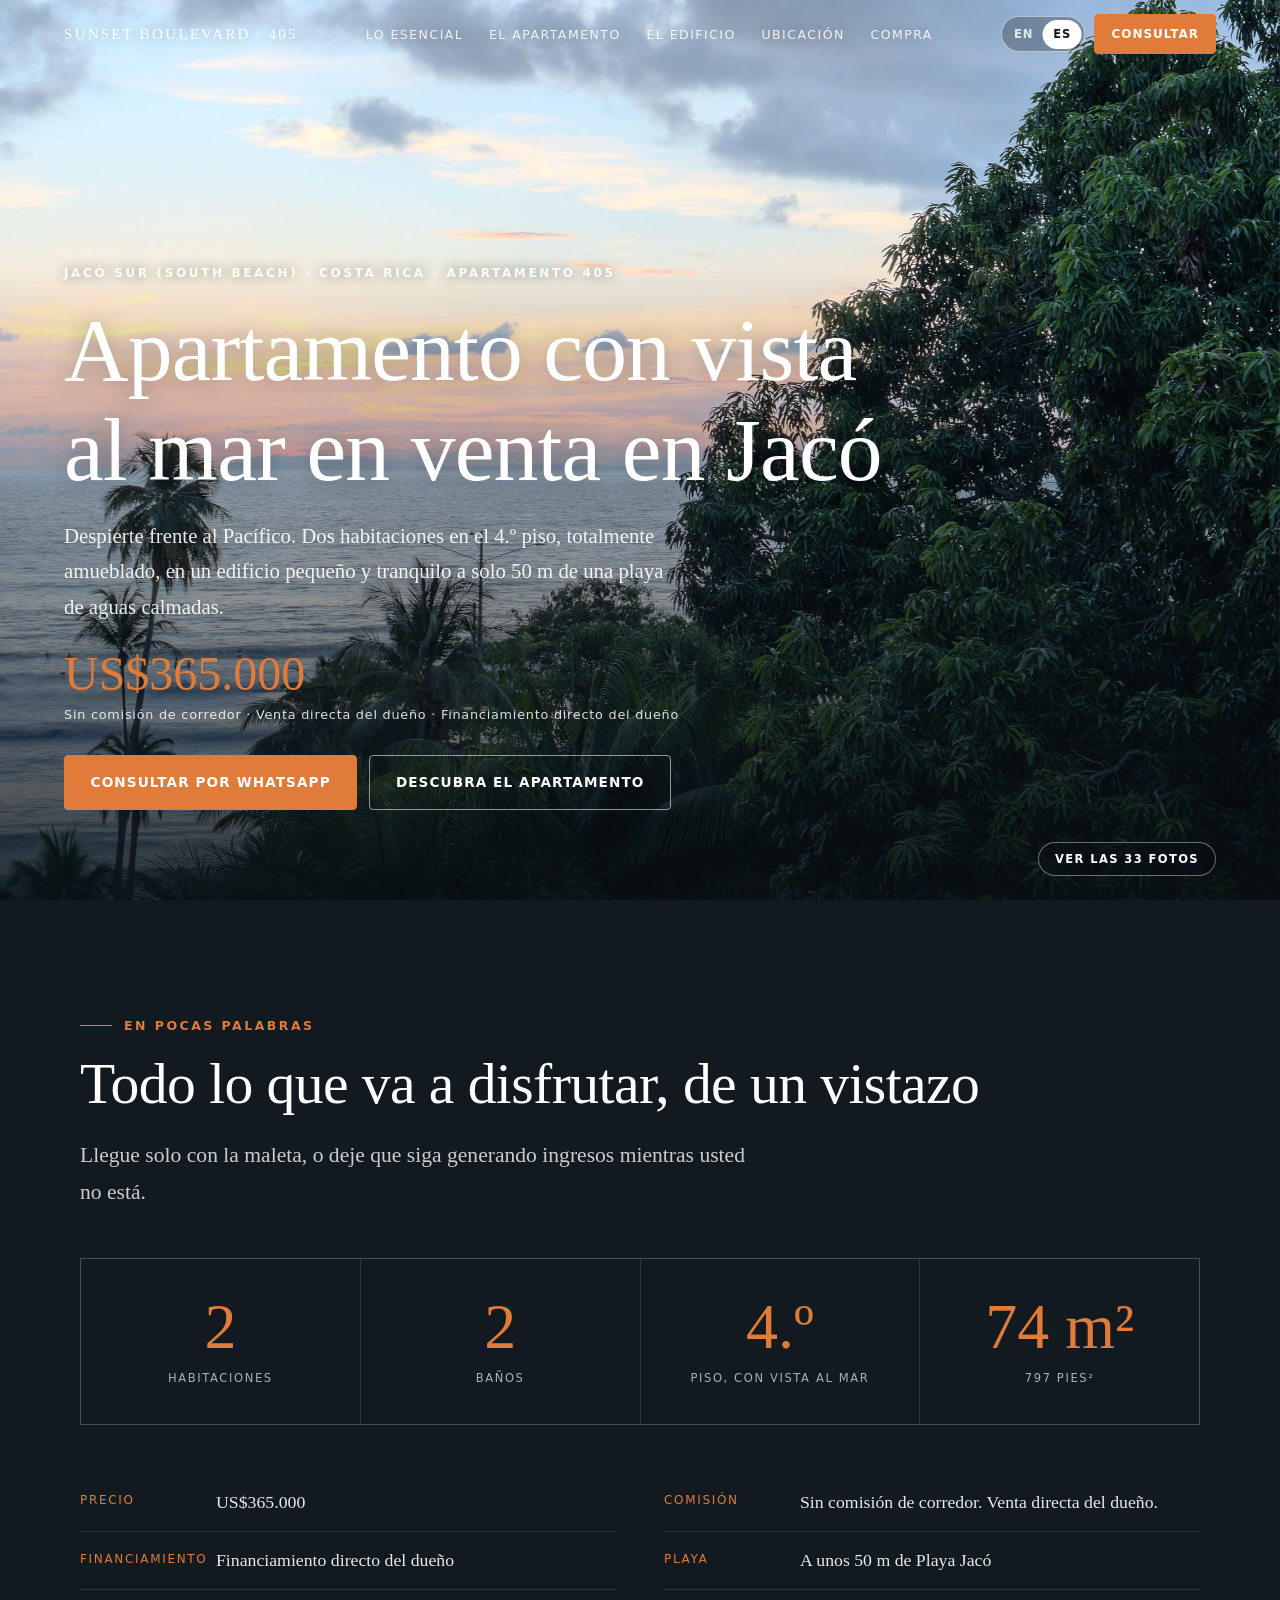
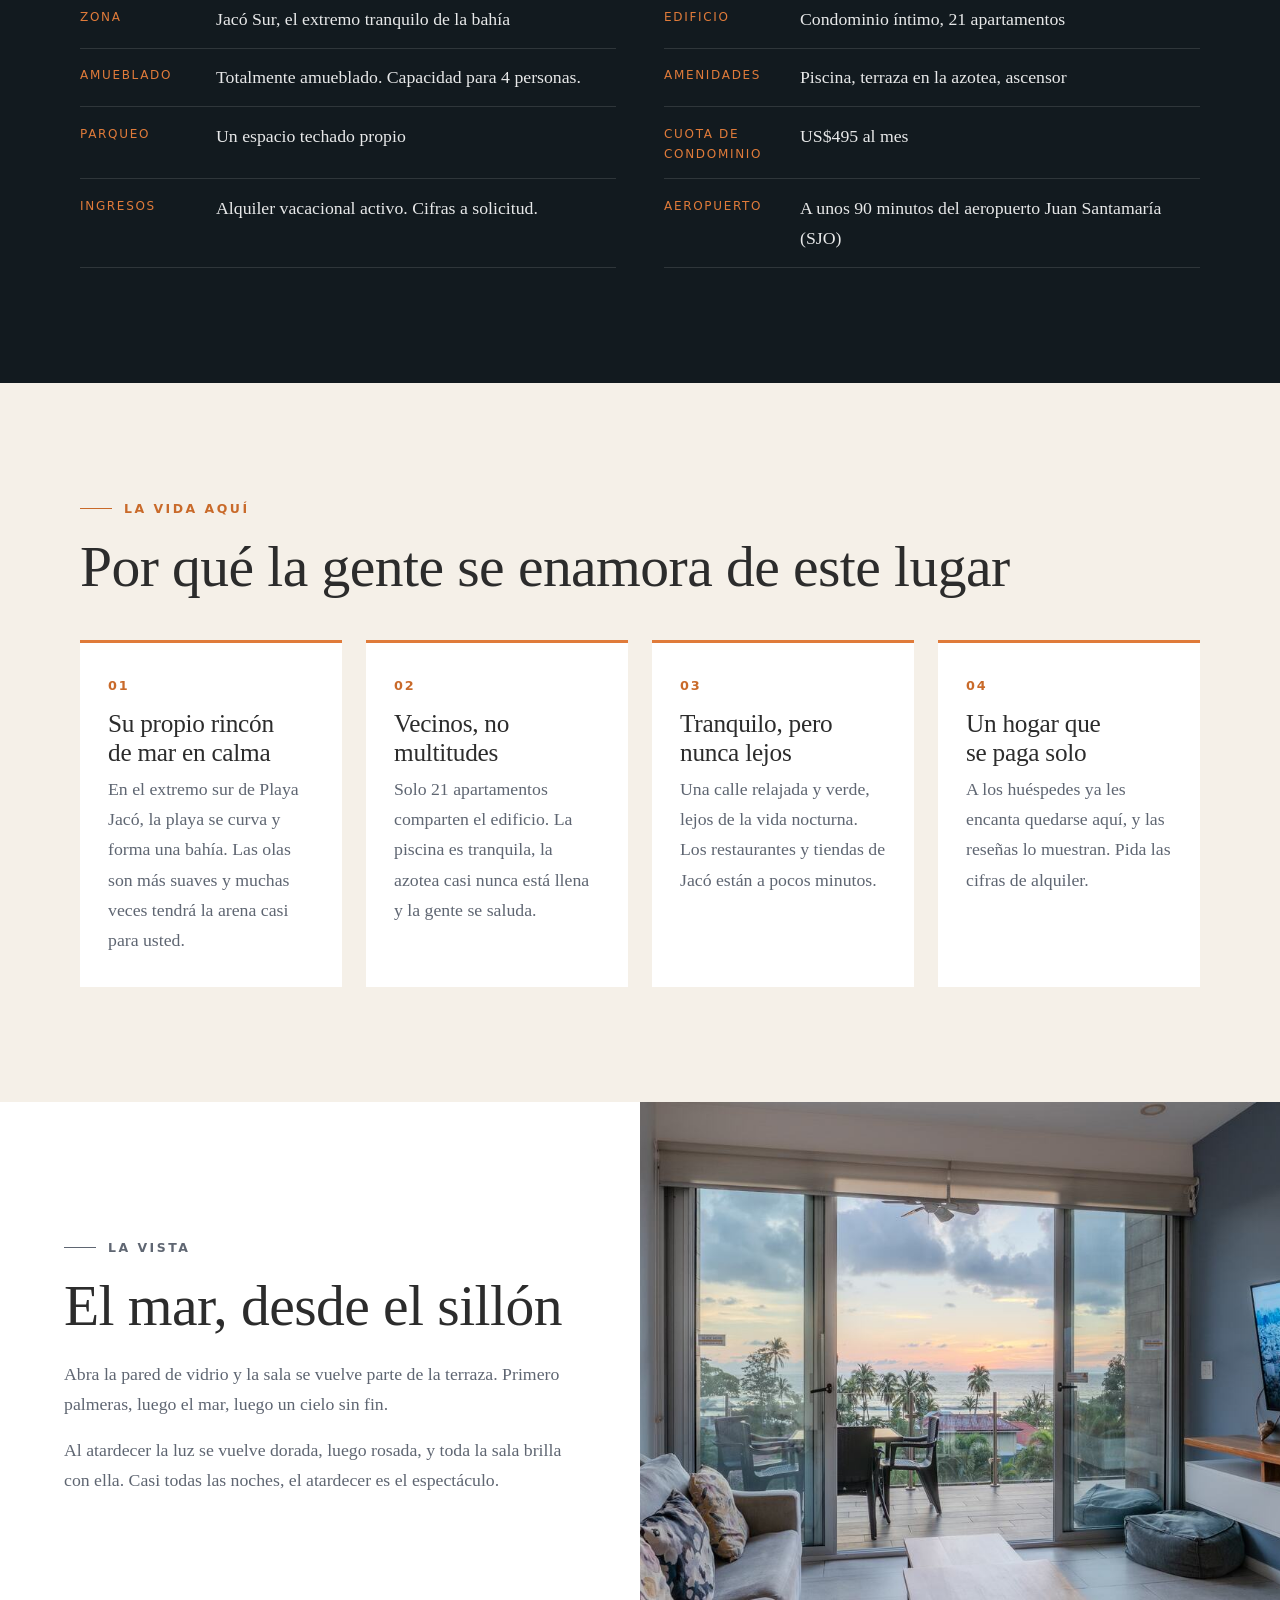
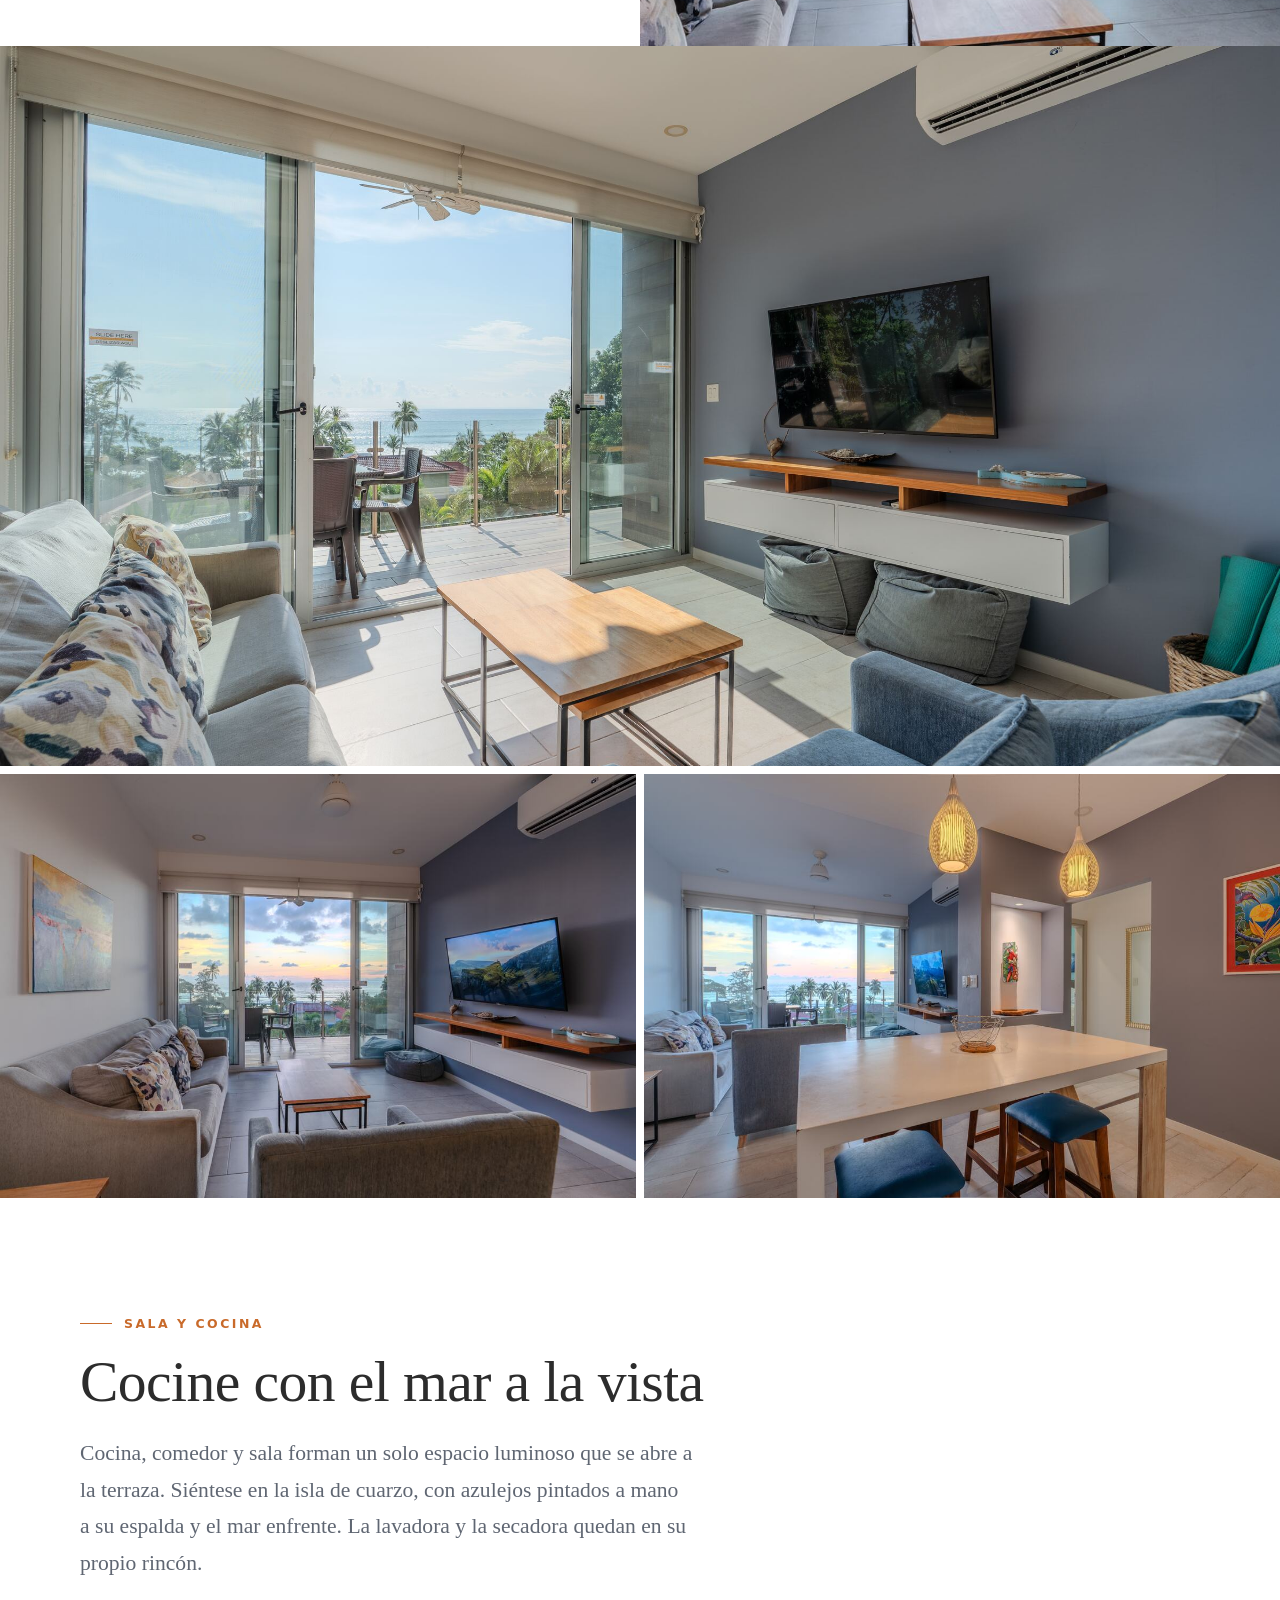
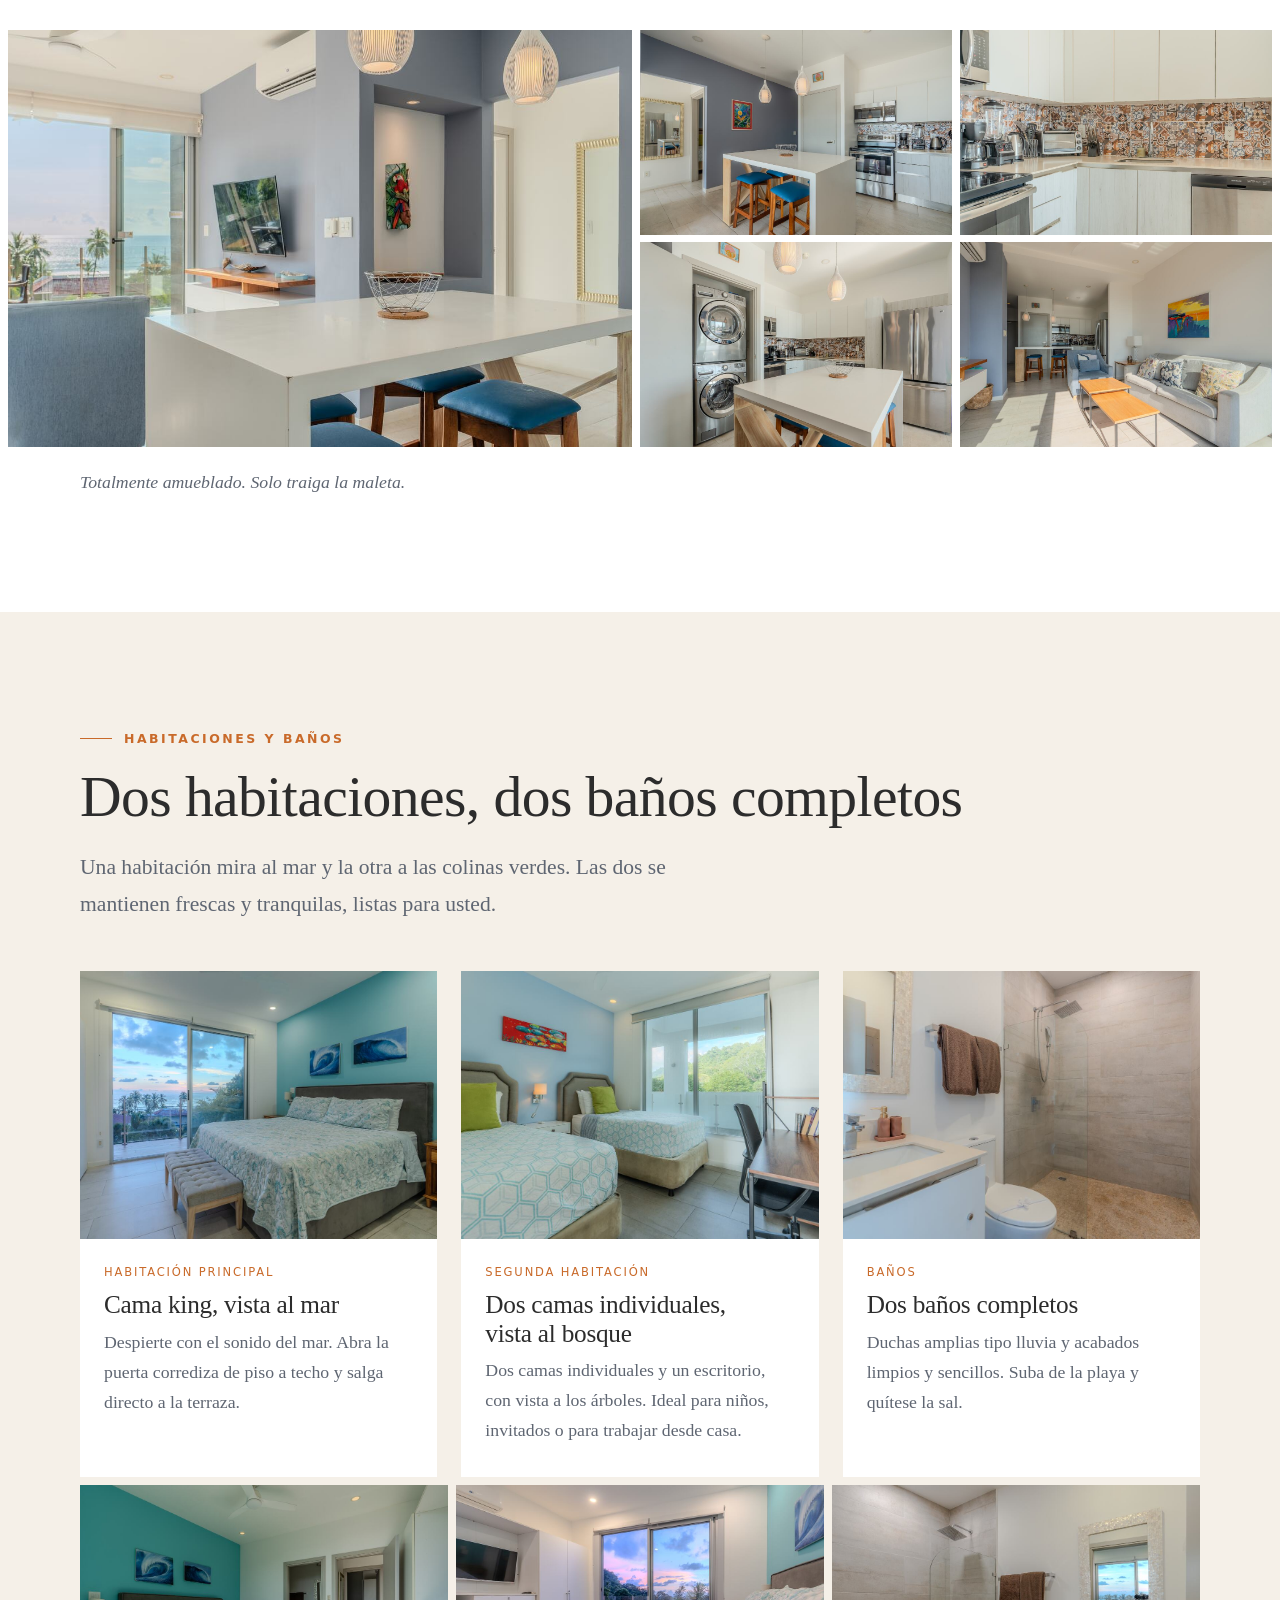
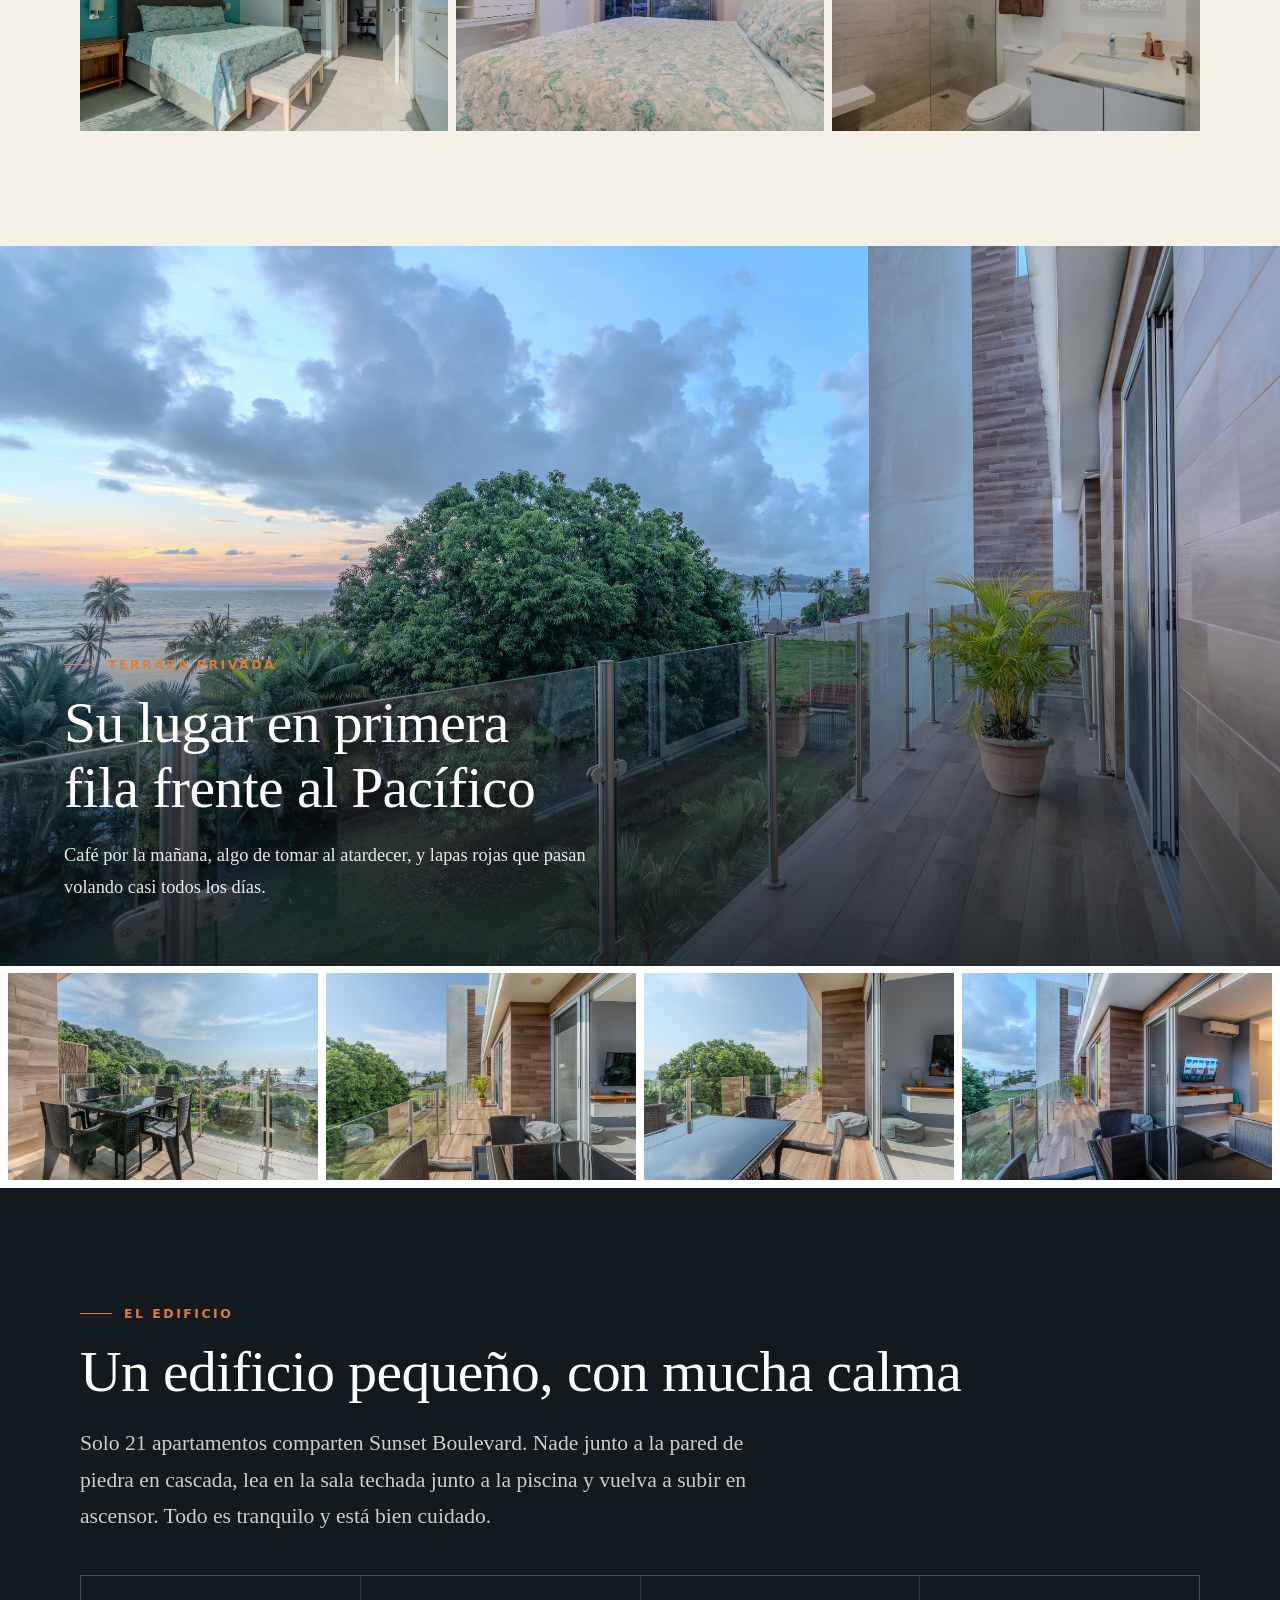
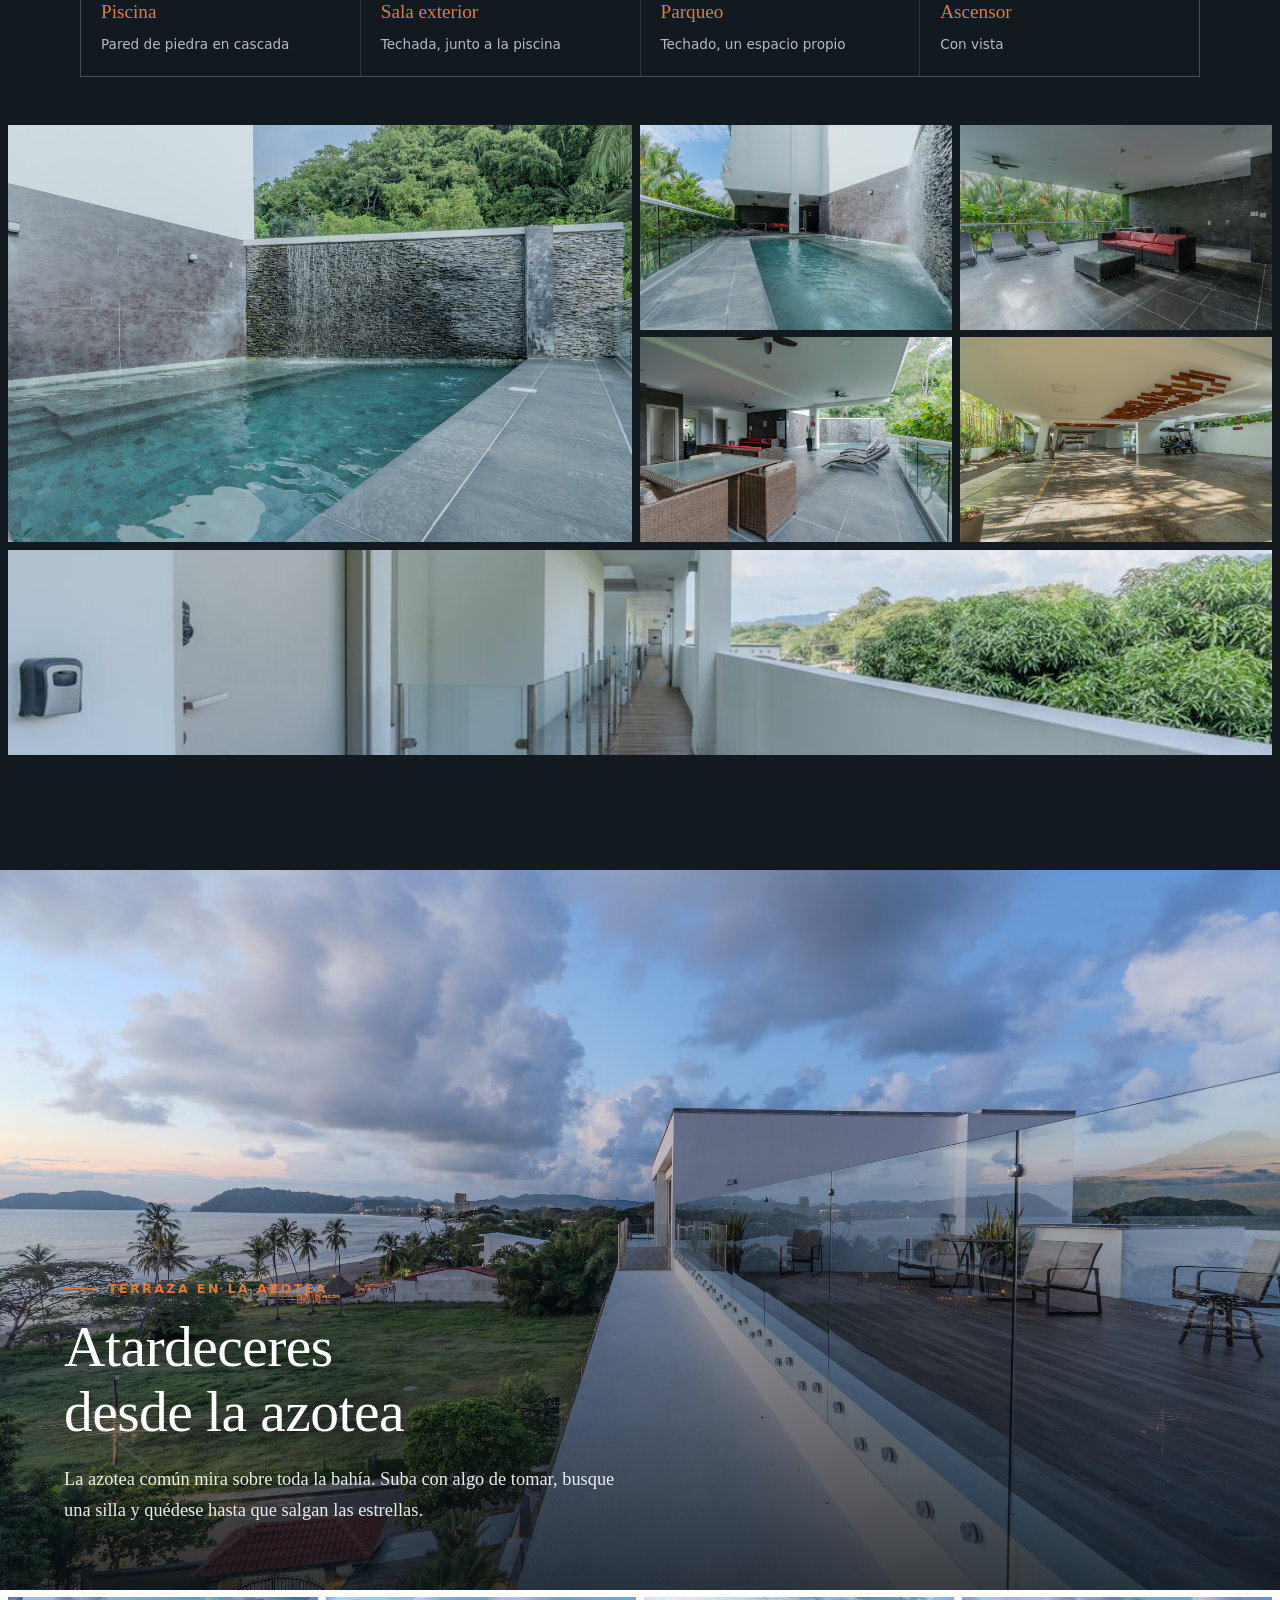
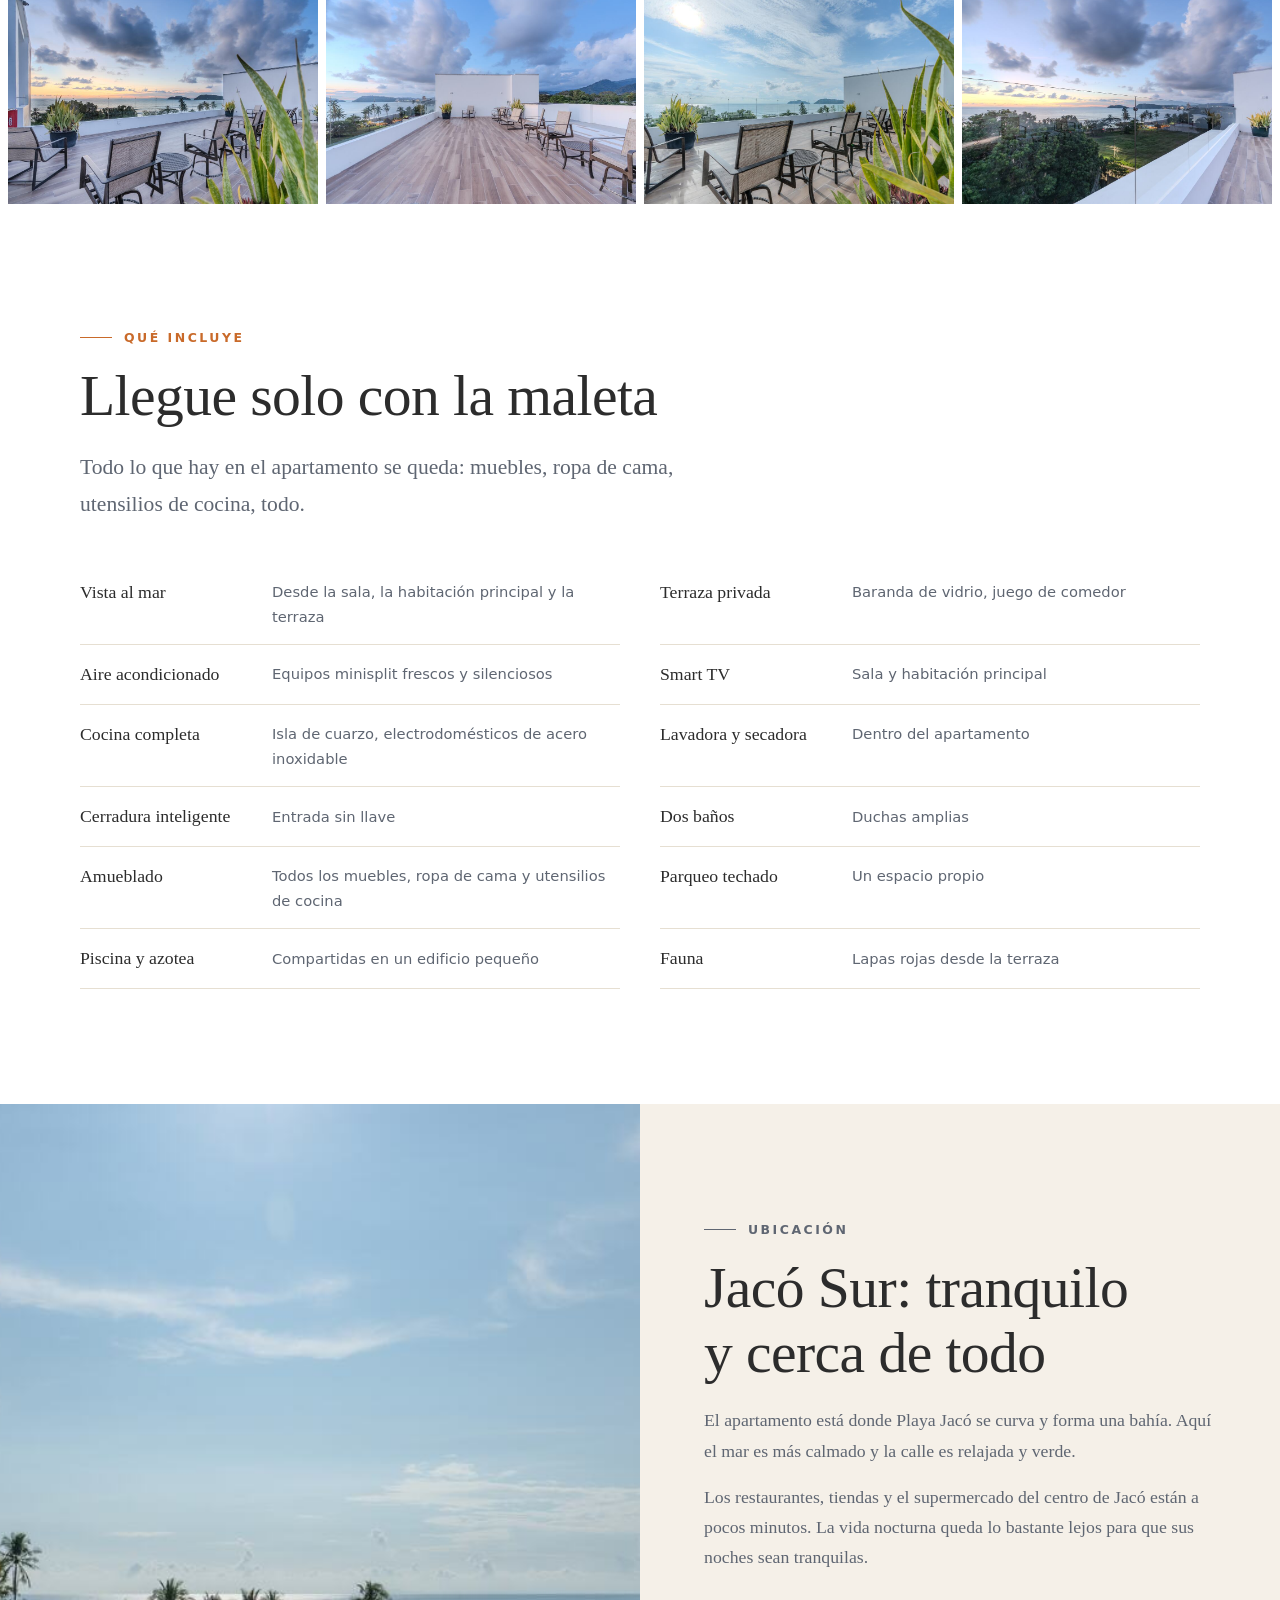
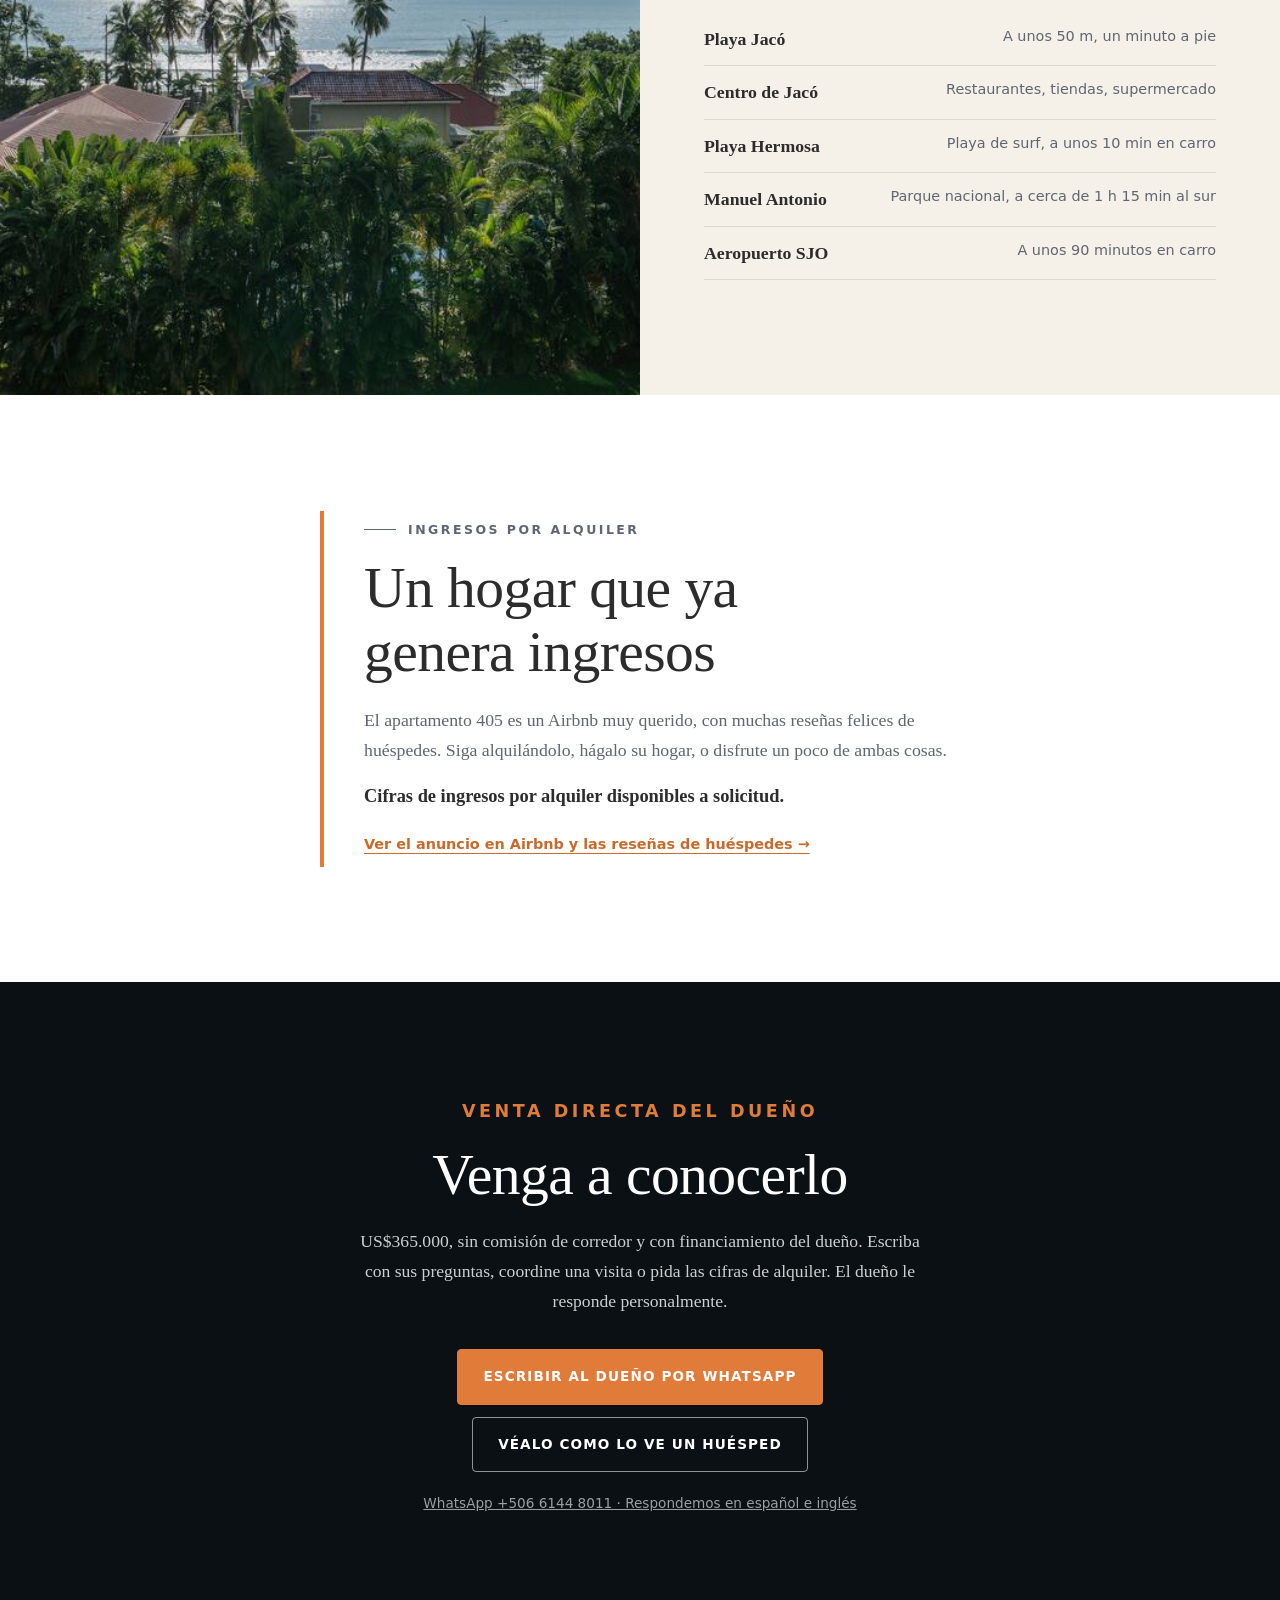
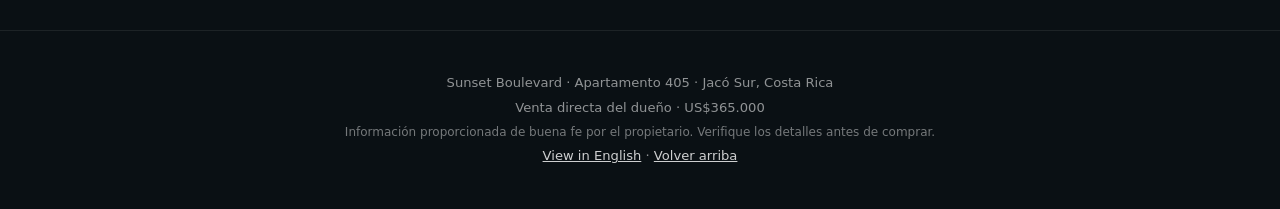
==== commit b368302e: "Warmer, more inviting copy (EN + ES) Co-Authored-By: Claude Opus 5.5 <noreply@anthropic.com>" ====
--- a/es/index.html
+++ b/es/index.html
@@ -14,7 +14,7 @@
 <meta property="og:locale:alternate" content="en_US">
 <meta property="og:url" content="https://sunset-blvd-405.pages.dev/es/">
 <meta property="og:title" content="Sunset Boulevard 405 — Apartamento con vista al mar en venta en Jacó">
-<meta property="og:description" content="Un apartamento tranquilo de 2 habitaciones en el 4.º piso, a 50 m de Playa Jacó. Totalmente amueblado. US$365.000. Sin comisión de corredor. Financiamiento directo del dueño.">
+<meta property="og:description" content="Despierte frente al Pacífico en un apartamento tranquilo de 2 habitaciones, a 50 m de Playa Jacó. Totalmente amueblado. US$365.000, sin comisión de corredor, con financiamiento del dueño.">
 <meta property="og:image" content="https://sunset-blvd-405.pages.dev/img/full/jaco-condo-ocean-sunset-palm-trees-view.jpg">
 <meta property="og:image:width" content="2400">
 <meta property="og:image:height" content="1600">
@@ -34,7 +34,7 @@
 <header class="nav" id="nav">
   <a class="nav-logo" href="#top">Sunset Boulevard · 405</a>
   <nav class="nav-links" aria-label="Main">
-    <a href="#facts">Los datos</a>
+    <a href="#facts">Lo esencial</a>
     <a href="#home">El apartamento</a>
     <a href="#building">El edificio</a>
     <a href="#location">Ubicación</a>
@@ -56,11 +56,11 @@
   <div class="hero-content">
     <p class="hero-tag">Jacó Sur (South Beach) · Costa Rica · Apartamento 405</p>
     <h1>Apartamento con vista al mar en venta en Jacó</h1>
-    <p class="hero-sub">Dos habitaciones en el 4.º piso, con vista al mar. Totalmente amueblado, en un condominio pequeño y tranquilo, a 50 m de una playa de aguas calmadas.</p>
+    <p class="hero-sub">Despierte frente al Pacífico. Dos habitaciones en el 4.º piso, totalmente amueblado, en un edificio pequeño y tranquilo a solo 50 m de una playa de aguas calmadas.</p>
     <p class="hero-price"><span class="price">US$365.000</span><span class="price-line">Sin comisión de corredor<span class="dot" aria-hidden="true"> · </span>Venta directa del dueño<span class="dot" aria-hidden="true"> · </span>Financiamiento directo del dueño</span></p>
     <div class="hero-ctas">
       <a class="btn btn-sun" href="https://wa.me/50661448011?text=Hola%2C%20me%20interesa%20comprar%20el%20apartamento%20405%20de%20Sunset%20Boulevard%20en%20Jac%C3%B3." target="_blank" rel="noopener">Consultar por WhatsApp<span class="sr"> (abre WhatsApp)</span></a>
-      <a class="btn btn-ghost" href="#facts">Ver los datos</a>
+      <a class="btn btn-ghost" href="#facts">Descubra el apartamento</a>
     </div>
   </div>
   <button type="button" class="hero-all" data-i="0">Ver las 33 fotos</button>
@@ -68,8 +68,8 @@
 
 <section class="facts" id="facts">
   <div class="wrap">
-    <p class="tag on-dark">De un vistazo</p><h2>Los datos</h2>
-    <p class="lead">Un condominio de playa en Costa Rica, listo para vivir o alquilar.</p>
+    <p class="tag on-dark">En pocas palabras</p><h2>Todo lo que va a disfrutar, de un vistazo</h2>
+    <p class="lead">Llegue solo con la maleta, o deje que siga generando ingresos mientras usted no está.</p>
     <ul class="big" role="list">
       <li><span class="big-n">2</span><span class="big-l">Habitaciones</span></li>
       <li><span class="big-n">2</span><span class="big-l">Baños</span></li>
@@ -95,22 +95,22 @@
 
 <section class="highlights" aria-labelledby="hl-h">
   <div class="wrap">
-    <p class="tag">Por qué este apartamento</p>
-    <h2 id="hl-h">Cuatro razones para elegirlo</h2>
+    <p class="tag">La vida aquí</p>
+    <h2 id="hl-h">Por qué la gente se enamora de este lugar</h2>
     <ol class="hl" role="list">
-      <li><span class="hl-n" aria-hidden="true">01</span><h3>Playa tranquila, mar en calma</h3><p>El extremo sur de Playa Jacó se curva y forma una bahía. Aquí el agua es más suave y la playa rara vez se llena.</p></li>
-      <li><span class="hl-n" aria-hidden="true">02</span><h3>Pequeño y cercano</h3><p>Un condominio pequeño, con solo 21 apartamentos. Las áreas comunes se mantienen tranquilas.</p></li>
-      <li><span class="hl-n" aria-hidden="true">03</span><h3>Tranquilo, pero cerca</h3><p>Una calle residencial muy tranquila, lejos de la zona de bares. El centro de Jacó está a pocos minutos.</p></li>
-      <li><span class="hl-n" aria-hidden="true">04</span><h3>Ya genera ingresos</h3><p>Un alquiler vacacional activo, con historial de reseñas de huéspedes. Cifras de ingresos por alquiler a solicitud.</p></li>
+      <li><span class="hl-n" aria-hidden="true">01</span><h3>Su propio rincón de mar en calma</h3><p>En el extremo sur de Playa Jacó, la playa se curva y forma una bahía. Las olas son más suaves y muchas veces tendrá la arena casi para usted.</p></li>
+      <li><span class="hl-n" aria-hidden="true">02</span><h3>Vecinos, no multitudes</h3><p>Solo 21 apartamentos comparten el edificio. La piscina es tranquila, la azotea casi nunca está llena y la gente se saluda.</p></li>
+      <li><span class="hl-n" aria-hidden="true">03</span><h3>Tranquilo, pero nunca lejos</h3><p>Una calle relajada y verde, lejos de la vida nocturna. Los restaurantes y tiendas de Jacó están a pocos minutos.</p></li>
+      <li><span class="hl-n" aria-hidden="true">04</span><h3>Un hogar que se paga solo</h3><p>A los huéspedes ya les encanta quedarse aquí, y las reseñas lo muestran. Pida las cifras de alquiler.</p></li>
     </ol>
   </div>
 </section>
 
 <section class="split" id="view">
   <div class="split-text">
-    <p class="tag ">La vista</p><h2>El mar, en cada espacio que más usa</h2>
-    <p>La sala se abre a una terraza privada a través de una pared de puertas corredizas de vidrio. Primero palmeras, luego el mar, luego el cielo.</p>
-    <p>Desde el sillón se ven las olas. Al atardecer la luz se vuelve dorada, luego rosada, y toda la sala toma ese color.</p>
+    <p class="tag ">La vista</p><h2>El mar, desde el sillón</h2>
+    <p>Abra la pared de vidrio y la sala se vuelve parte de la terraza. Primero palmeras, luego el mar, luego un cielo sin fin.</p>
+    <p>Al atardecer la luz se vuelve dorada, luego rosada, y toda la sala brilla con ella. Casi todas las noches, el atardecer es el espectáculo.</p>
   </div>
   <button type="button" class="ph split-img" data-i="1" aria-label="Abrir foto: Sala de un apartamento con vista al mar en Jacó, abierta a un balcón al atardecer"><img src="../img/md/jaco-ocean-view-condo-living-room-sunset.jpg" srcset="../img/md/jaco-ocean-view-condo-living-room-sunset.jpg 1100w, ../img/full/jaco-ocean-view-condo-living-room-sunset.jpg 2400w" sizes="(min-width: 60em) 50vw, 100vw" width="2400" height="1600" alt="Sala de un apartamento con vista al mar en Jacó, abierta a un balcón al atardecer" loading="lazy" decoding="async"></button>
 </section>
@@ -119,8 +119,8 @@
 
 <section class="sec" id="home">
   <div class="wrap">
-    <p class="tag ">Sala y cocina</p><h2>Un solo espacio, de la cocina al mar</h2>
-    <p class="lead dark">Un espacio abierto va de la cocina a la terraza. Una isla de cuarzo con bancos altos. Electrodomésticos de acero inoxidable y un salpicadero de azulejos pintados a mano. Lavadora y secadora apiladas, en su propio rincón.</p>
+    <p class="tag ">Sala y cocina</p><h2>Cocine con el mar a la vista</h2>
+    <p class="lead dark">Cocina, comedor y sala forman un solo espacio luminoso que se abre a la terraza. Siéntese en la isla de cuarzo, con azulejos pintados a mano a su espalda y el mar enfrente. La lavadora y la secadora quedan en su propio rincón.</p>
   </div>
   <div class="mosaic">
     <button type="button" class="ph m-big" data-i="5" aria-label="Abrir foto: Isla de cocina de cuarzo blanco con bancos azules y el mar por la ventana"><img src="../img/md/jaco-condo-kitchen-island-ocean-view.jpg" srcset="../img/md/jaco-condo-kitchen-island-ocean-view.jpg 1100w, ../img/full/jaco-condo-kitchen-island-ocean-view.jpg 2400w" sizes="(min-width: 60em) 60vw, 100vw" width="2400" height="1600" alt="Isla de cocina de cuarzo blanco con bancos azules y el mar por la ventana" loading="lazy" decoding="async"></button>
@@ -135,11 +135,11 @@
 <section class="sec sand" id="rooms">
   <div class="wrap">
     <p class="tag ">Habitaciones y baños</p><h2>Dos habitaciones, dos baños completos</h2>
-    <p class="lead dark">Una habitación mira al mar y la otra a las colinas verdes. Las dos son tranquilas, frescas y se entregan listas para usar.</p>
+    <p class="lead dark">Una habitación mira al mar y la otra a las colinas verdes. Las dos se mantienen frescas y tranquilas, listas para usted.</p>
     <div class="cards">
-      <article class="card"><button type="button" class="ph " data-i="10" aria-label="Abrir foto: Cama king en la habitación principal, con vista al mar a través de puertas de vidrio"><img src="../img/md/jaco-condo-master-bedroom-king-bed-ocean-view.jpg" srcset="../img/md/jaco-condo-master-bedroom-king-bed-ocean-view.jpg 1100w, ../img/full/jaco-condo-master-bedroom-king-bed-ocean-view.jpg 2400w" sizes="(min-width: 60em) 33vw, 100vw" width="2400" height="1600" alt="Cama king en la habitación principal, con vista al mar a través de puertas de vidrio" loading="lazy" decoding="async"></button><div class="card-body"><p class="card-label">Habitación principal</p><h3>Cama king, vista al mar</h3><p>Despierte frente al mar, tras una puerta corrediza de piso a techo. La puerta da directo a la terraza.</p></div></article>
-      <article class="card"><button type="button" class="ph " data-i="11" aria-label="Abrir foto: Segunda habitación con dos camas individuales, escritorio y ventana hacia los árboles"><img src="../img/md/jaco-condo-second-bedroom-twin-beds.jpg" srcset="../img/md/jaco-condo-second-bedroom-twin-beds.jpg 1100w, ../img/full/jaco-condo-second-bedroom-twin-beds.jpg 2400w" sizes="(min-width: 60em) 33vw, 100vw" width="2400" height="1600" alt="Segunda habitación con dos camas individuales, escritorio y ventana hacia los árboles" loading="lazy" decoding="async"></button><div class="card-body"><p class="card-label">Segunda habitación</p><h3>Dos camas individuales, vista al bosque</h3><p>Dos camas individuales y un escritorio, con vista a los árboles. Ideal para niños, invitados o una oficina en casa.</p></div></article>
-      <article class="card"><button type="button" class="ph " data-i="12" aria-label="Abrir foto: Baño con ducha amplia tipo lluvia y mampara de vidrio"><img src="../img/md/jaco-condo-bathroom-walk-in-shower.jpg" srcset="../img/md/jaco-condo-bathroom-walk-in-shower.jpg 1100w, ../img/full/jaco-condo-bathroom-walk-in-shower.jpg 2400w" sizes="(min-width: 60em) 33vw, 100vw" width="2400" height="1600" alt="Baño con ducha amplia tipo lluvia y mampara de vidrio" loading="lazy" decoding="async"></button><div class="card-body"><p class="card-label">Baños</p><h3>Dos baños completos</h3><p>Duchas amplias tipo lluvia y acabados limpios y sencillos. De la playa, directo a una buena ducha.</p></div></article>
+      <article class="card"><button type="button" class="ph " data-i="10" aria-label="Abrir foto: Cama king en la habitación principal, con vista al mar a través de puertas de vidrio"><img src="../img/md/jaco-condo-master-bedroom-king-bed-ocean-view.jpg" srcset="../img/md/jaco-condo-master-bedroom-king-bed-ocean-view.jpg 1100w, ../img/full/jaco-condo-master-bedroom-king-bed-ocean-view.jpg 2400w" sizes="(min-width: 60em) 33vw, 100vw" width="2400" height="1600" alt="Cama king en la habitación principal, con vista al mar a través de puertas de vidrio" loading="lazy" decoding="async"></button><div class="card-body"><p class="card-label">Habitación principal</p><h3>Cama king, vista al mar</h3><p>Despierte con el sonido del mar. Abra la puerta corrediza de piso a techo y salga directo a la terraza.</p></div></article>
+      <article class="card"><button type="button" class="ph " data-i="11" aria-label="Abrir foto: Segunda habitación con dos camas individuales, escritorio y ventana hacia los árboles"><img src="../img/md/jaco-condo-second-bedroom-twin-beds.jpg" srcset="../img/md/jaco-condo-second-bedroom-twin-beds.jpg 1100w, ../img/full/jaco-condo-second-bedroom-twin-beds.jpg 2400w" sizes="(min-width: 60em) 33vw, 100vw" width="2400" height="1600" alt="Segunda habitación con dos camas individuales, escritorio y ventana hacia los árboles" loading="lazy" decoding="async"></button><div class="card-body"><p class="card-label">Segunda habitación</p><h3>Dos camas individuales, vista al bosque</h3><p>Dos camas individuales y un escritorio, con vista a los árboles. Ideal para niños, invitados o para trabajar desde casa.</p></div></article>
+      <article class="card"><button type="button" class="ph " data-i="12" aria-label="Abrir foto: Baño con ducha amplia tipo lluvia y mampara de vidrio"><img src="../img/md/jaco-condo-bathroom-walk-in-shower.jpg" srcset="../img/md/jaco-condo-bathroom-walk-in-shower.jpg 1100w, ../img/full/jaco-condo-bathroom-walk-in-shower.jpg 2400w" sizes="(min-width: 60em) 33vw, 100vw" width="2400" height="1600" alt="Baño con ducha amplia tipo lluvia y mampara de vidrio" loading="lazy" decoding="async"></button><div class="card-body"><p class="card-label">Baños</p><h3>Dos baños completos</h3><p>Duchas amplias tipo lluvia y acabados limpios y sencillos. Suba de la playa y quítese la sal.</p></div></article>
     </div>
     <div class="strip"><button type="button" class="ph " data-i="13" aria-label="Abrir foto: Habitación principal con una pared color turquesa y cuadros de olas"><img src="../img/md/jaco-condo-master-bedroom-teal-wall.jpg" srcset="../img/md/jaco-condo-master-bedroom-teal-wall.jpg 1100w, ../img/full/jaco-condo-master-bedroom-teal-wall.jpg 2400w" sizes="(min-width: 60em) 33vw, 50vw" width="2400" height="1600" alt="Habitación principal con una pared color turquesa y cuadros de olas" loading="lazy" decoding="async"></button><button type="button" class="ph " data-i="14" aria-label="Abrir foto: Habitación principal al anochecer, con vista hacia la terraza"><img src="../img/md/jaco-condo-master-bedroom-evening-view.jpg" srcset="../img/md/jaco-condo-master-bedroom-evening-view.jpg 1100w, ../img/full/jaco-condo-master-bedroom-evening-view.jpg 2400w" sizes="(min-width: 60em) 33vw, 50vw" width="2400" height="1600" alt="Habitación principal al anochecer, con vista hacia la terraza" loading="lazy" decoding="async"></button><button type="button" class="ph " data-i="15" aria-label="Abrir foto: Segundo baño con ducha amplia y espejo enmarcado"><img src="../img/md/jaco-condo-second-bathroom.jpg" srcset="../img/md/jaco-condo-second-bathroom.jpg 1100w, ../img/full/jaco-condo-second-bathroom.jpg 2400w" sizes="(min-width: 60em) 33vw, 50vw" width="2400" height="1600" alt="Segundo baño con ducha amplia y espejo enmarcado" loading="lazy" decoding="async"></button></div>
   </div>
@@ -149,16 +149,16 @@
   <button type="button" class="ph band-img" data-i="16" aria-label="Abrir foto: Balcón privado con baranda de vidrio, sobre los árboles y un cielo de atardecer"><img src="../img/md/jaco-condo-private-balcony-ocean-sunset.jpg" srcset="../img/md/jaco-condo-private-balcony-ocean-sunset.jpg 1100w, ../img/full/jaco-condo-private-balcony-ocean-sunset.jpg 2400w" sizes="100vw" width="2400" height="1600" alt="Balcón privado con baranda de vidrio, sobre los árboles y un cielo de atardecer" loading="lazy" decoding="async"></button>
   <div class="band-text">
     <p class="tag on-dark">Terraza privada</p>
-    <h2>En primera fila frente al Pacífico</h2>
-    <p>Café por la mañana, luz dorada por la tarde. Casi todos los días pasan volando las lapas rojas.</p>
+    <h2>Su lugar en primera fila frente al Pacífico</h2>
+    <p>Café por la mañana, algo de tomar al atardecer, y lapas rojas que pasan volando casi todos los días.</p>
   </div>
 </section>
 <div class="grid4"><button type="button" class="ph " data-i="17" aria-label="Abrir foto: Mesa de comedor en el balcón, con vista sobre colinas verdes hasta el mar"><img src="../img/md/jaco-condo-balcony-dining-ocean-view.jpg" srcset="../img/md/jaco-condo-balcony-dining-ocean-view.jpg 1100w, ../img/full/jaco-condo-balcony-dining-ocean-view.jpg 2400w" sizes="(min-width: 60em) 25vw, 50vw" width="2400" height="1600" alt="Mesa de comedor en el balcón, con vista sobre colinas verdes hasta el mar" loading="lazy" decoding="async"></button><button type="button" class="ph " data-i="18" aria-label="Abrir foto: Balcón con baranda de vidrio y una palmera en maceta junto a los árboles tropicales"><img src="../img/md/jaco-condo-balcony-glass-railing-jungle.jpg" srcset="../img/md/jaco-condo-balcony-glass-railing-jungle.jpg 1100w, ../img/full/jaco-condo-balcony-glass-railing-jungle.jpg 2400w" sizes="(min-width: 60em) 25vw, 50vw" width="2400" height="1600" alt="Balcón con baranda de vidrio y una palmera en maceta junto a los árboles tropicales" loading="lazy" decoding="async"></button><button type="button" class="ph " data-i="19" aria-label="Abrir foto: Mesa del balcón frente a la sala, con árboles y el mar al fondo"><img src="../img/md/jaco-condo-balcony-table-living-room.jpg" srcset="../img/md/jaco-condo-balcony-table-living-room.jpg 1100w, ../img/full/jaco-condo-balcony-table-living-room.jpg 2400w" sizes="(min-width: 60em) 25vw, 50vw" width="2400" height="1600" alt="Mesa del balcón frente a la sala, con árboles y el mar al fondo" loading="lazy" decoding="async"></button><button type="button" class="ph " data-i="20" aria-label="Abrir foto: Balcón y sala al anochecer, con las luces encendidas adentro"><img src="../img/md/jaco-condo-balcony-living-room-dusk.jpg" srcset="../img/md/jaco-condo-balcony-living-room-dusk.jpg 1100w, ../img/full/jaco-condo-balcony-living-room-dusk.jpg 2400w" sizes="(min-width: 60em) 25vw, 50vw" width="2400" height="1600" alt="Balcón y sala al anochecer, con las luces encendidas adentro" loading="lazy" decoding="async"></button></div>
 
 <section class="sec dark" id="building">
   <div class="wrap">
-    <p class="tag on-dark">El edificio</p><h2>Un edificio pequeño y sereno</h2>
-    <p class="lead">Sunset Boulevard es un condominio pequeño, con solo 21 apartamentos. Tiene piscina con una pared de piedra en cascada, una sala techada junto a ella, ascensor y parqueo techado. Las áreas comunes se mantienen tranquilas y bien cuidadas.</p>
+    <p class="tag on-dark">El edificio</p><h2>Un edificio pequeño, con mucha calma</h2>
+    <p class="lead">Solo 21 apartamentos comparten Sunset Boulevard. Nade junto a la pared de piedra en cascada, lea en la sala techada junto a la piscina y vuelva a subir en ascensor. Todo es tranquilo y está bien cuidado.</p>
     <ul class="amen" role="list">
       <li><strong>Piscina</strong><span>Pared de piedra en cascada</span></li>
       <li><strong>Sala exterior</strong><span>Techada, junto a la piscina</span></li>
@@ -180,16 +180,16 @@
   <button type="button" class="ph band-img" data-i="27" aria-label="Abrir foto: Terraza en la azotea con baranda de vidrio, sobre Jacó Sur al atardecer"><img src="../img/md/jaco-condo-rooftop-terrace-ocean-sunset.jpg" srcset="../img/md/jaco-condo-rooftop-terrace-ocean-sunset.jpg 1100w, ../img/full/jaco-condo-rooftop-terrace-ocean-sunset.jpg 2400w" sizes="100vw" width="2400" height="1600" alt="Terraza en la azotea con baranda de vidrio, sobre Jacó Sur al atardecer" loading="lazy" decoding="async"></button>
   <div class="band-text">
     <p class="tag on-dark">Terraza en la azotea</p>
-    <h2>El atardecer, desde la azotea</h2>
-    <p>La azotea común mira sobre toda la bahía. Suba con algo de tomar y quédese hasta que oscurezca.</p>
+    <h2>Atardeceres desde la azotea</h2>
+    <p>La azotea común mira sobre toda la bahía. Suba con algo de tomar, busque una silla y quédese hasta que salgan las estrellas.</p>
   </div>
 </section>
 <div class="grid4"><button type="button" class="ph " data-i="28" aria-label="Abrir foto: Tumbonas en la azotea frente a la bahía al atardecer"><img src="../img/md/jaco-condo-rooftop-lounge-chairs-sunset.jpg" srcset="../img/md/jaco-condo-rooftop-lounge-chairs-sunset.jpg 1100w, ../img/full/jaco-condo-rooftop-lounge-chairs-sunset.jpg 2400w" sizes="(min-width: 60em) 25vw, 50vw" width="2400" height="1600" alt="Tumbonas en la azotea frente a la bahía al atardecer" loading="lazy" decoding="async"></button><button type="button" class="ph " data-i="29" aria-label="Abrir foto: Amplia terraza en la azotea con sillas y vista sobre la bahía"><img src="../img/md/jaco-condo-rooftop-deck-bay-view.jpg" srcset="../img/md/jaco-condo-rooftop-deck-bay-view.jpg 1100w, ../img/full/jaco-condo-rooftop-deck-bay-view.jpg 2400w" sizes="(min-width: 60em) 25vw, 50vw" width="2400" height="1600" alt="Amplia terraza en la azotea con sillas y vista sobre la bahía" loading="lazy" decoding="async"></button><button type="button" class="ph " data-i="30" aria-label="Abrir foto: Sillas y plantas en la azotea, con el mar de día"><img src="../img/md/jaco-condo-rooftop-chairs-ocean-view-day.jpg" srcset="../img/md/jaco-condo-rooftop-chairs-ocean-view-day.jpg 1100w, ../img/full/jaco-condo-rooftop-chairs-ocean-view-day.jpg 2400w" sizes="(min-width: 60em) 25vw, 50vw" width="2400" height="1600" alt="Sillas y plantas en la azotea, con el mar de día" loading="lazy" decoding="async"></button><button type="button" class="ph " data-i="31" aria-label="Abrir foto: Vista desde la azotea sobre las copas de los árboles hasta el mar al anochecer"><img src="../img/md/jaco-condo-rooftop-view-jungle-sunset.jpg" srcset="../img/md/jaco-condo-rooftop-view-jungle-sunset.jpg 1100w, ../img/full/jaco-condo-rooftop-view-jungle-sunset.jpg 2400w" sizes="(min-width: 60em) 25vw, 50vw" width="2400" height="1600" alt="Vista desde la azotea sobre las copas de los árboles hasta el mar al anochecer" loading="lazy" decoding="async"></button></div>
 
 <section class="sec">
   <div class="wrap">
-    <p class="tag ">Qué incluye</p><h2>Amueblado y listo</h2>
-    <p class="lead dark">Todo lo que hay en el apartamento se incluye en la venta.</p>
+    <p class="tag ">Qué incluye</p><h2>Llegue solo con la maleta</h2>
+    <p class="lead dark">Todo lo que hay en el apartamento se queda: muebles, ropa de cama, utensilios de cocina, todo.</p>
     <ul class="incl" role="list">
       <li><strong>Vista al mar</strong><span>Desde la sala, la habitación principal y la terraza</span></li>
       <li><strong>Terraza privada</strong><span>Baranda de vidrio, juego de comedor</span></li>
@@ -210,8 +210,8 @@
 <section class="split sand" id="location">
   <div class="split-text">
     <p class="tag ">Ubicación</p><h2>Jacó Sur: tranquilo y cerca de todo</h2>
-    <p>El apartamento está en el extremo sur de Playa Jacó, donde la playa se curva y forma una bahía. Aquí el agua es más calmada. La calle es tranquila y relajada.</p>
-    <p>El centro de Jacó, con sus restaurantes, tiendas y supermercados, está a pocos minutos. El ruido de la zona de bares no llega hasta aquí.</p>
+    <p>El apartamento está donde Playa Jacó se curva y forma una bahía. Aquí el mar es más calmado y la calle es relajada y verde.</p>
+    <p>Los restaurantes, tiendas y el supermercado del centro de Jacó están a pocos minutos. La vida nocturna queda lo bastante lejos para que sus noches sean tranquilas.</p>
     <dl class="points">
       <div><dt>Playa Jacó</dt><dd>A unos 50 m, un minuto a pie</dd></div>
       <div><dt>Centro de Jacó</dt><dd>Restaurantes, tiendas, supermercado</dd></div>
@@ -226,8 +226,8 @@
 <section class="sec income">
   <div class="wrap narrow">
     <div class="income-box">
-      <p class="tag ">Ingresos por alquiler</p><h2>Ya funciona como alquiler vacacional</h2>
-      <p>El apartamento 405 se alquila hoy en Airbnb y tiene un historial de reseñas de huéspedes. Puede mantenerlo como propiedad de renta, vivir en él, o las dos cosas.</p>
+      <p class="tag ">Ingresos por alquiler</p><h2>Un hogar que ya genera ingresos</h2>
+      <p>El apartamento 405 es un Airbnb muy querido, con muchas reseñas felices de huéspedes. Siga alquilándolo, hágalo su hogar, o disfrute un poco de ambas cosas.</p>
       <p class="fixed">Cifras de ingresos por alquiler disponibles a solicitud.</p>
       <a class="text-link" href="https://www.airbnb.com/rooms/1527613334489602829" target="_blank" rel="noopener">Ver el anuncio en Airbnb y las reseñas de huéspedes<span class="sr"> (abre Airbnb en una pestaña nueva)</span> →</a>
     </div>
@@ -236,8 +236,8 @@
 
 <section class="cta" id="contact">
   <div class="wrap narrow">
-    <p class="tag on-dark">Venta directa del dueño</p><h2>Hable directamente con el dueño</h2>
-    <p>US$365.000. Sin comisión de corredor. Financiamiento directo del dueño. Escriba para hacer preguntas, coordinar una visita o pedir las cifras de alquiler.</p>
+    <p class="tag on-dark">Venta directa del dueño</p><h2>Venga a conocerlo</h2>
+    <p>US$365.000, sin comisión de corredor y con financiamiento del dueño. Escriba con sus preguntas, coordine una visita o pida las cifras de alquiler. El dueño le responde personalmente.</p>
     <div class="cta-btns">
       <a class="btn btn-sun" href="https://wa.me/50661448011?text=Hola%2C%20me%20interesa%20comprar%20el%20apartamento%20405%20de%20Sunset%20Boulevard%20en%20Jac%C3%B3." target="_blank" rel="noopener">Escribir al dueño por WhatsApp<span class="sr"> (abre WhatsApp)</span></a>
       <a class="btn btn-ghost" href="https://www.airbnb.com/rooms/1527613334489602829" target="_blank" rel="noopener">Véalo como lo ve un huésped<span class="sr"> (abre Airbnb en una pestaña nueva)</span></a>
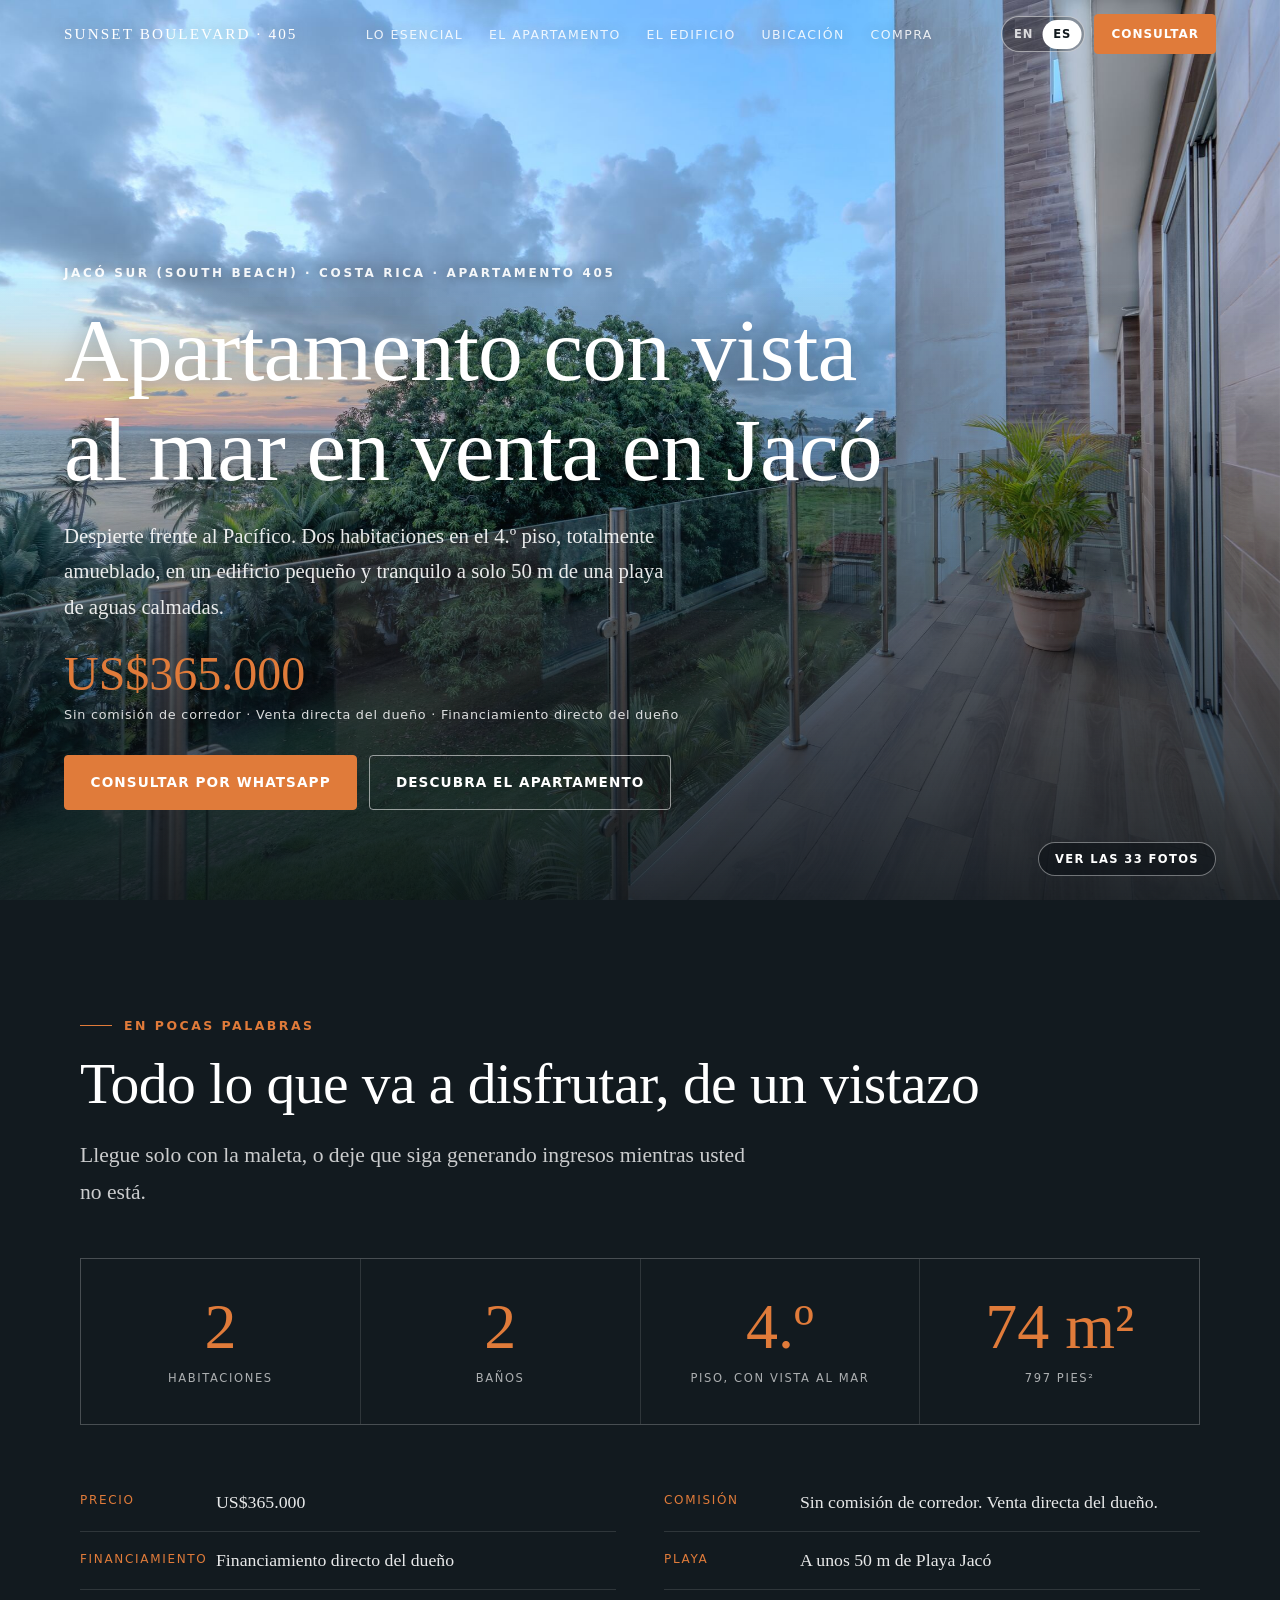
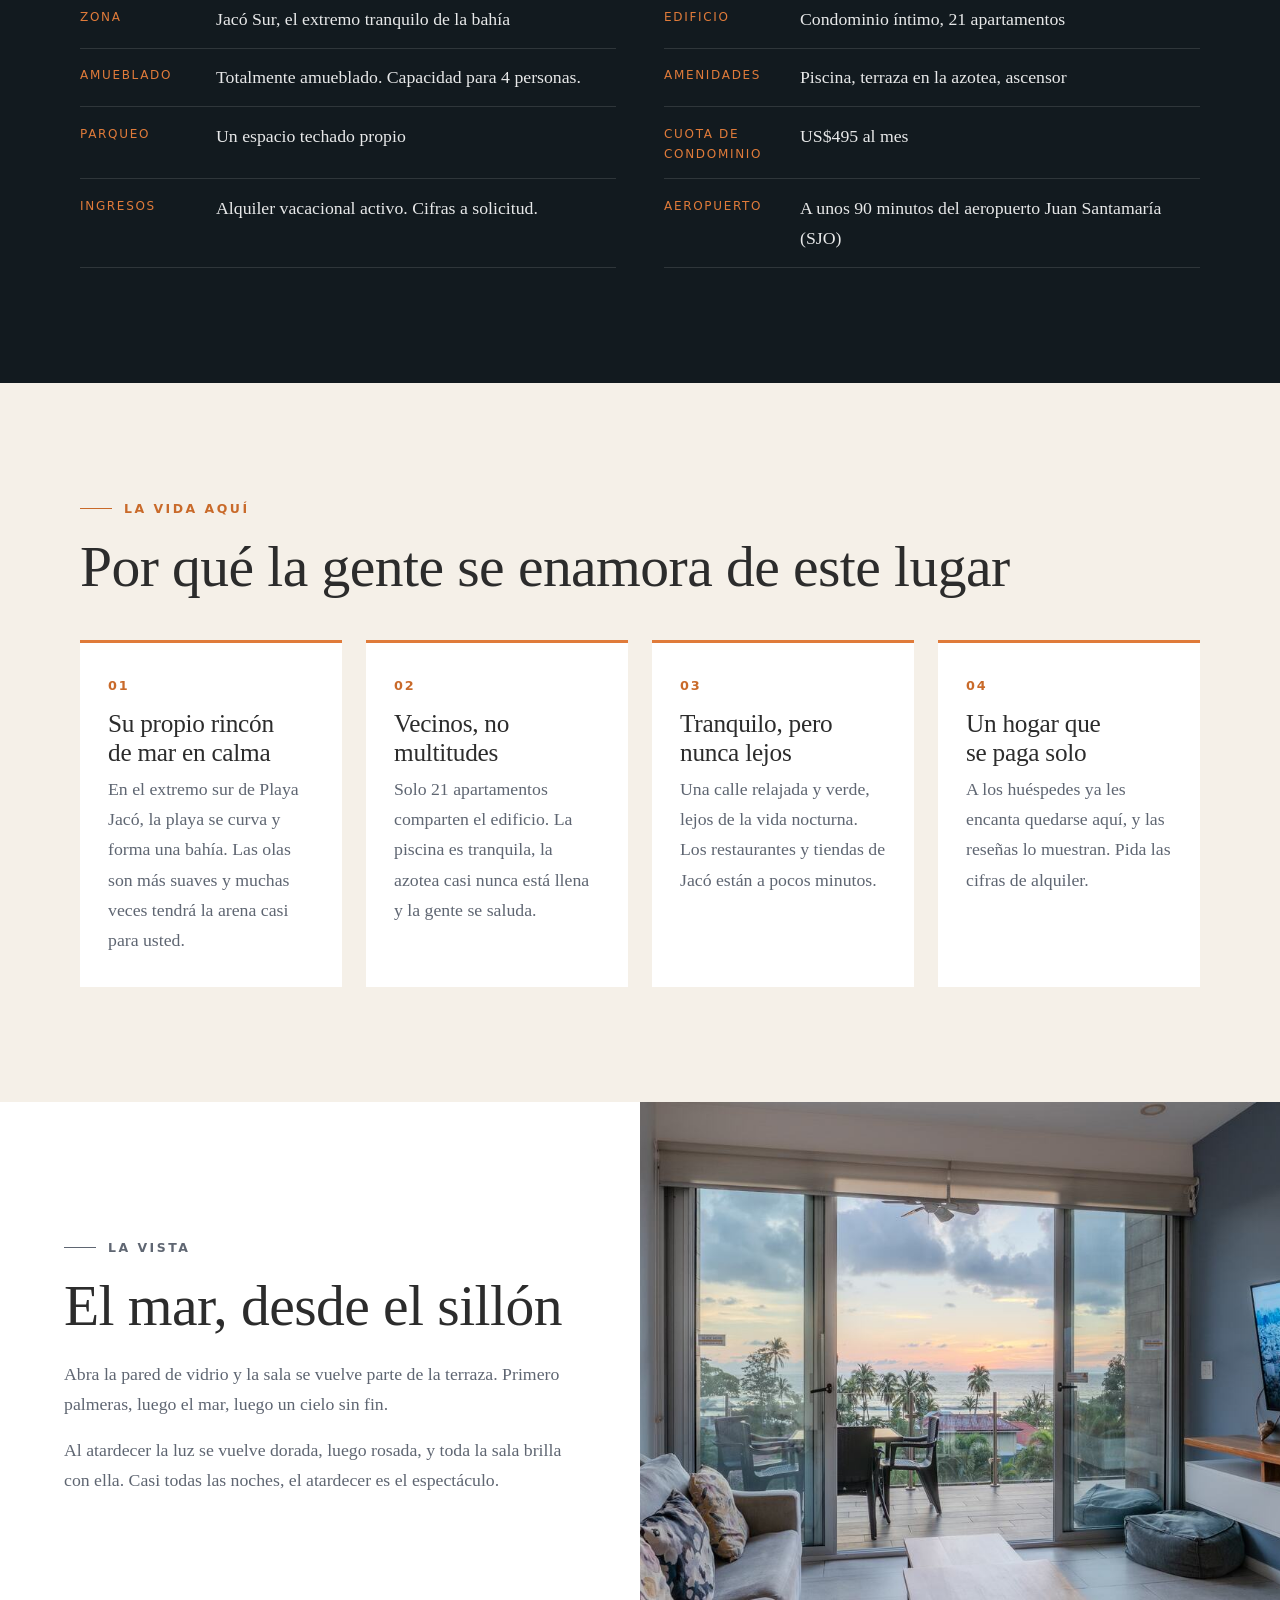
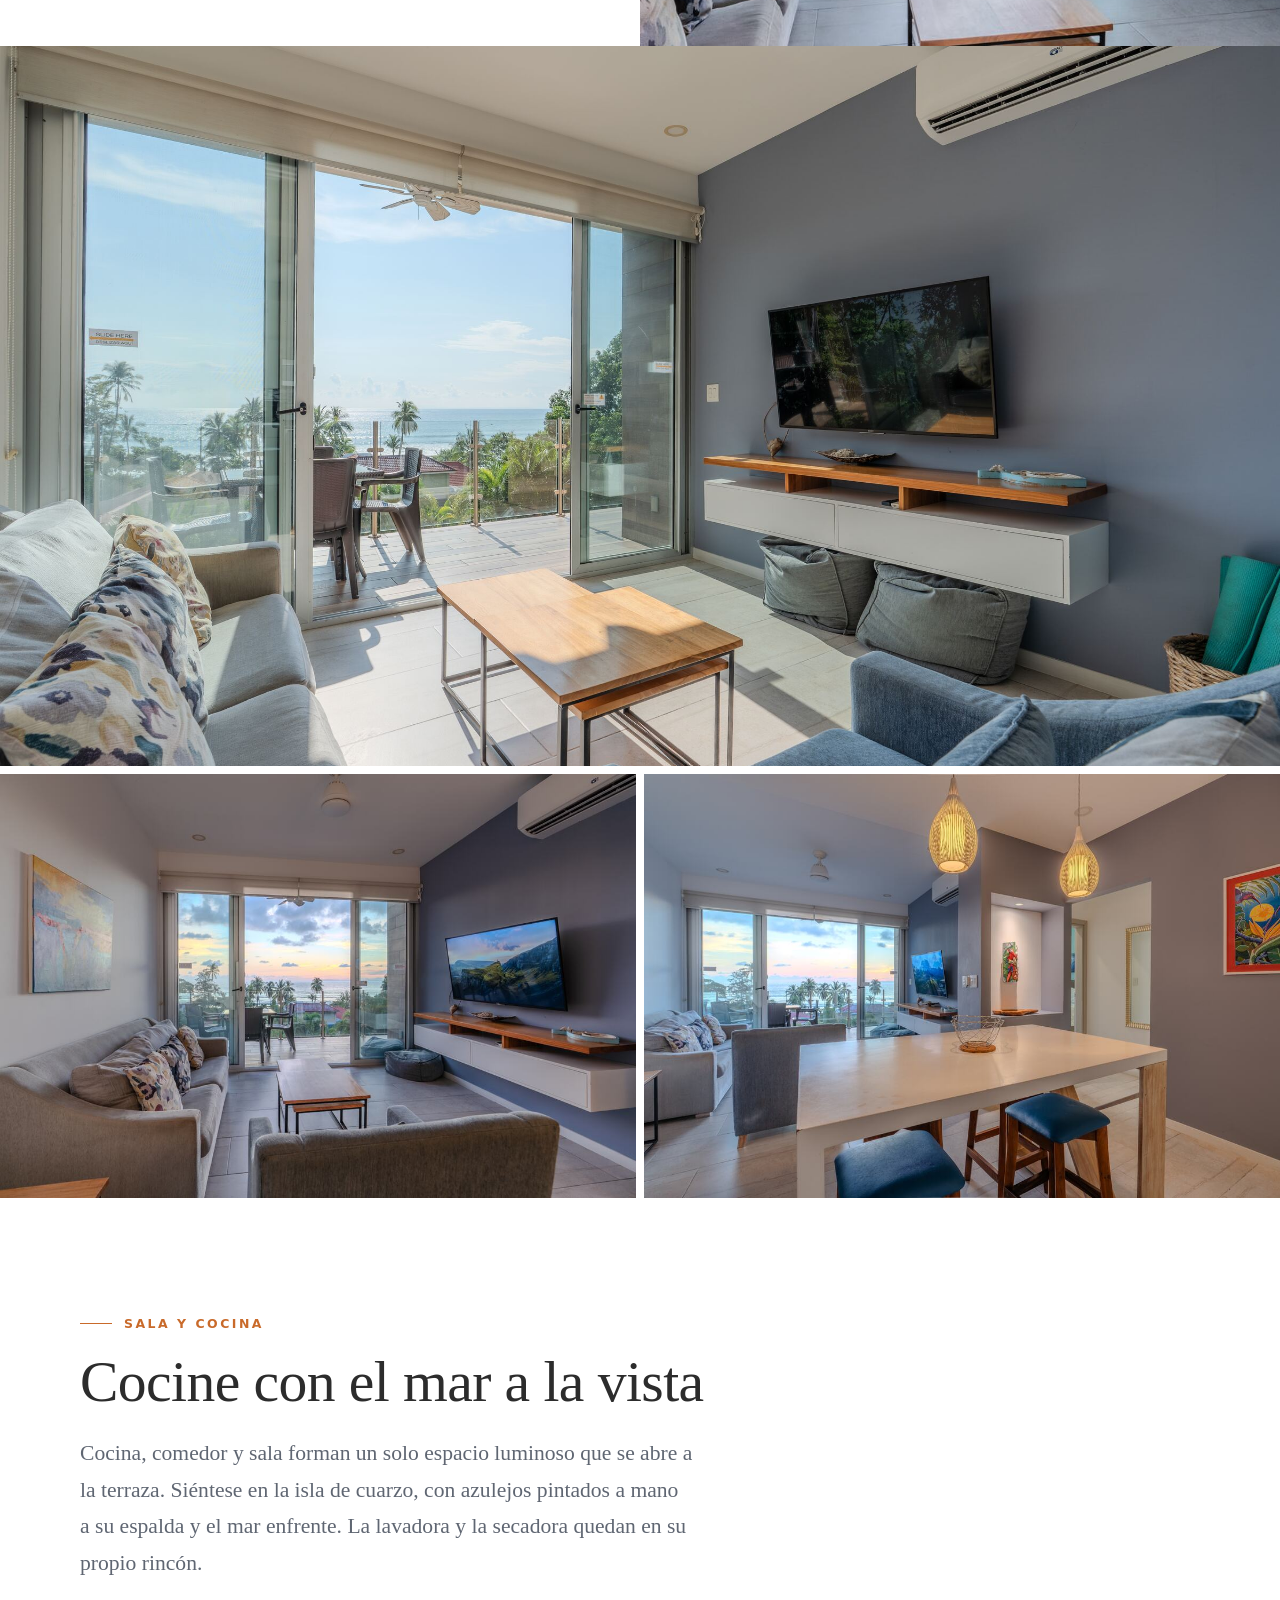
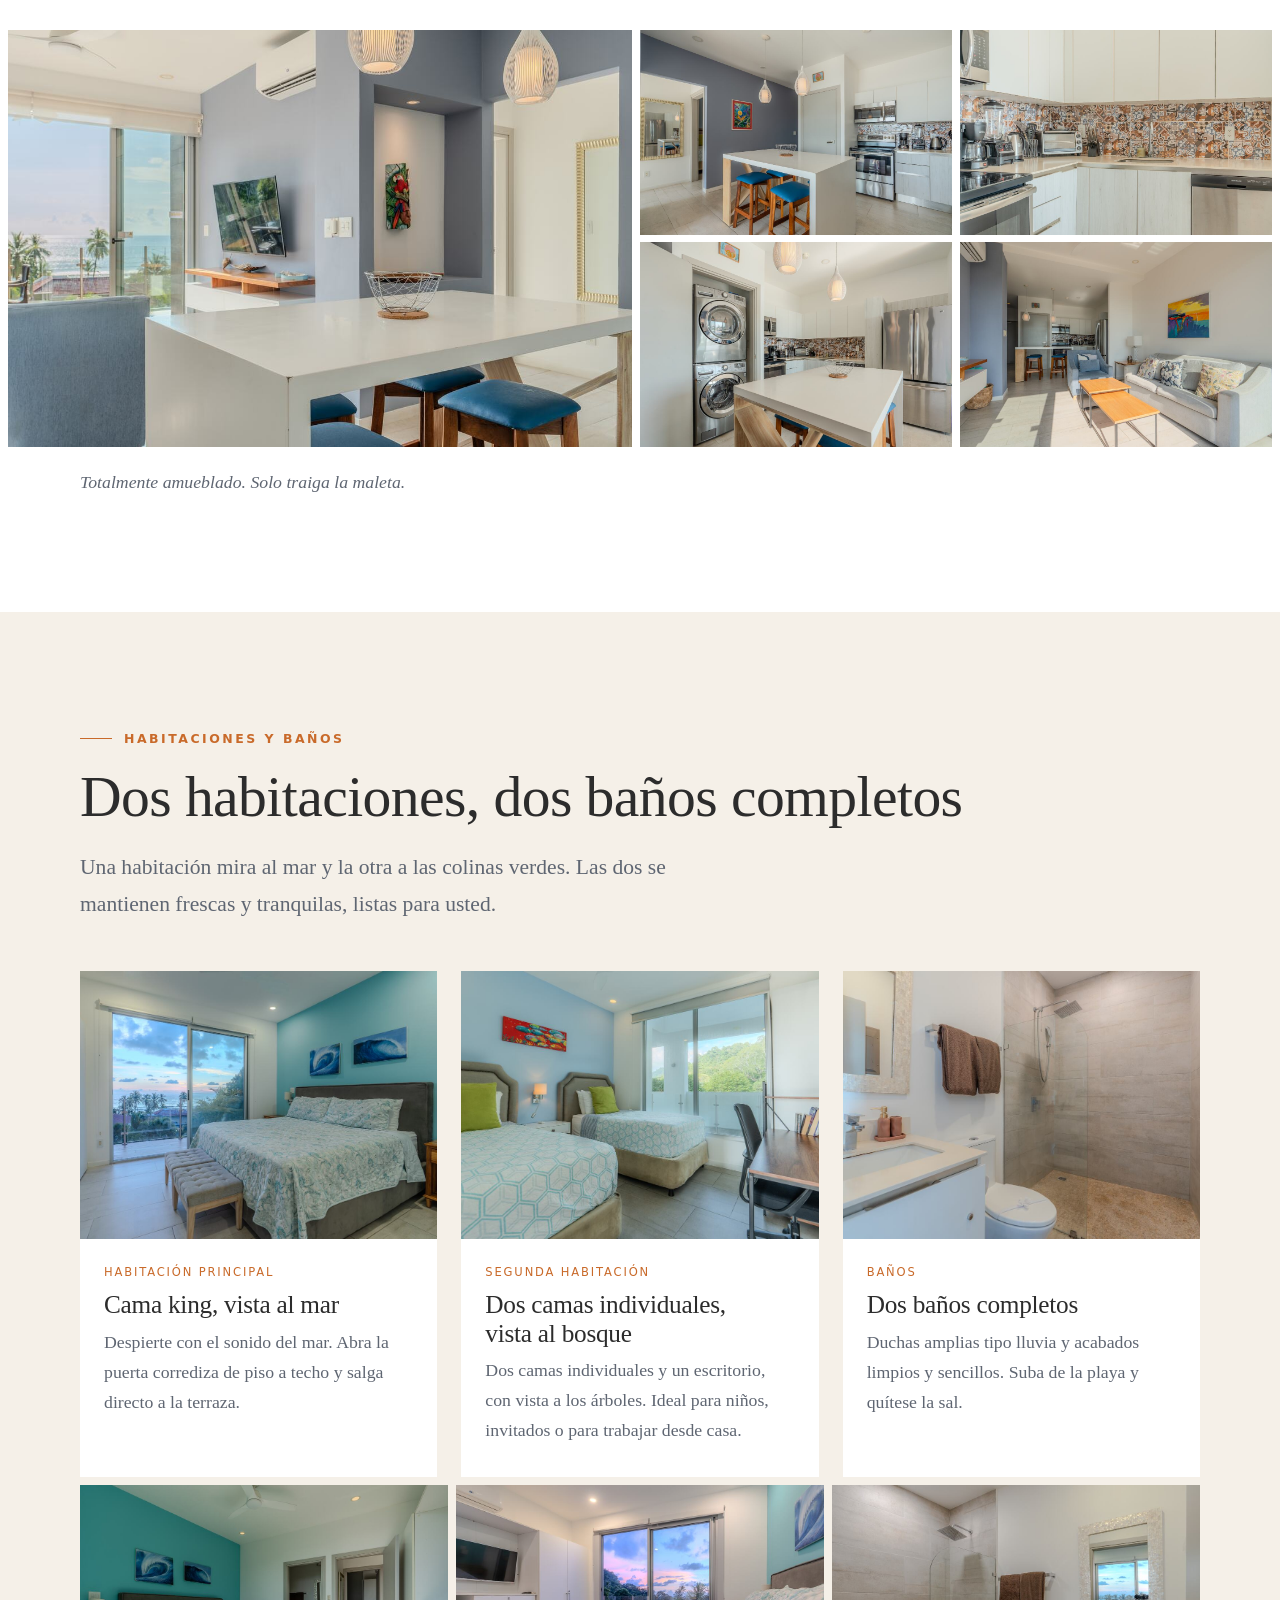
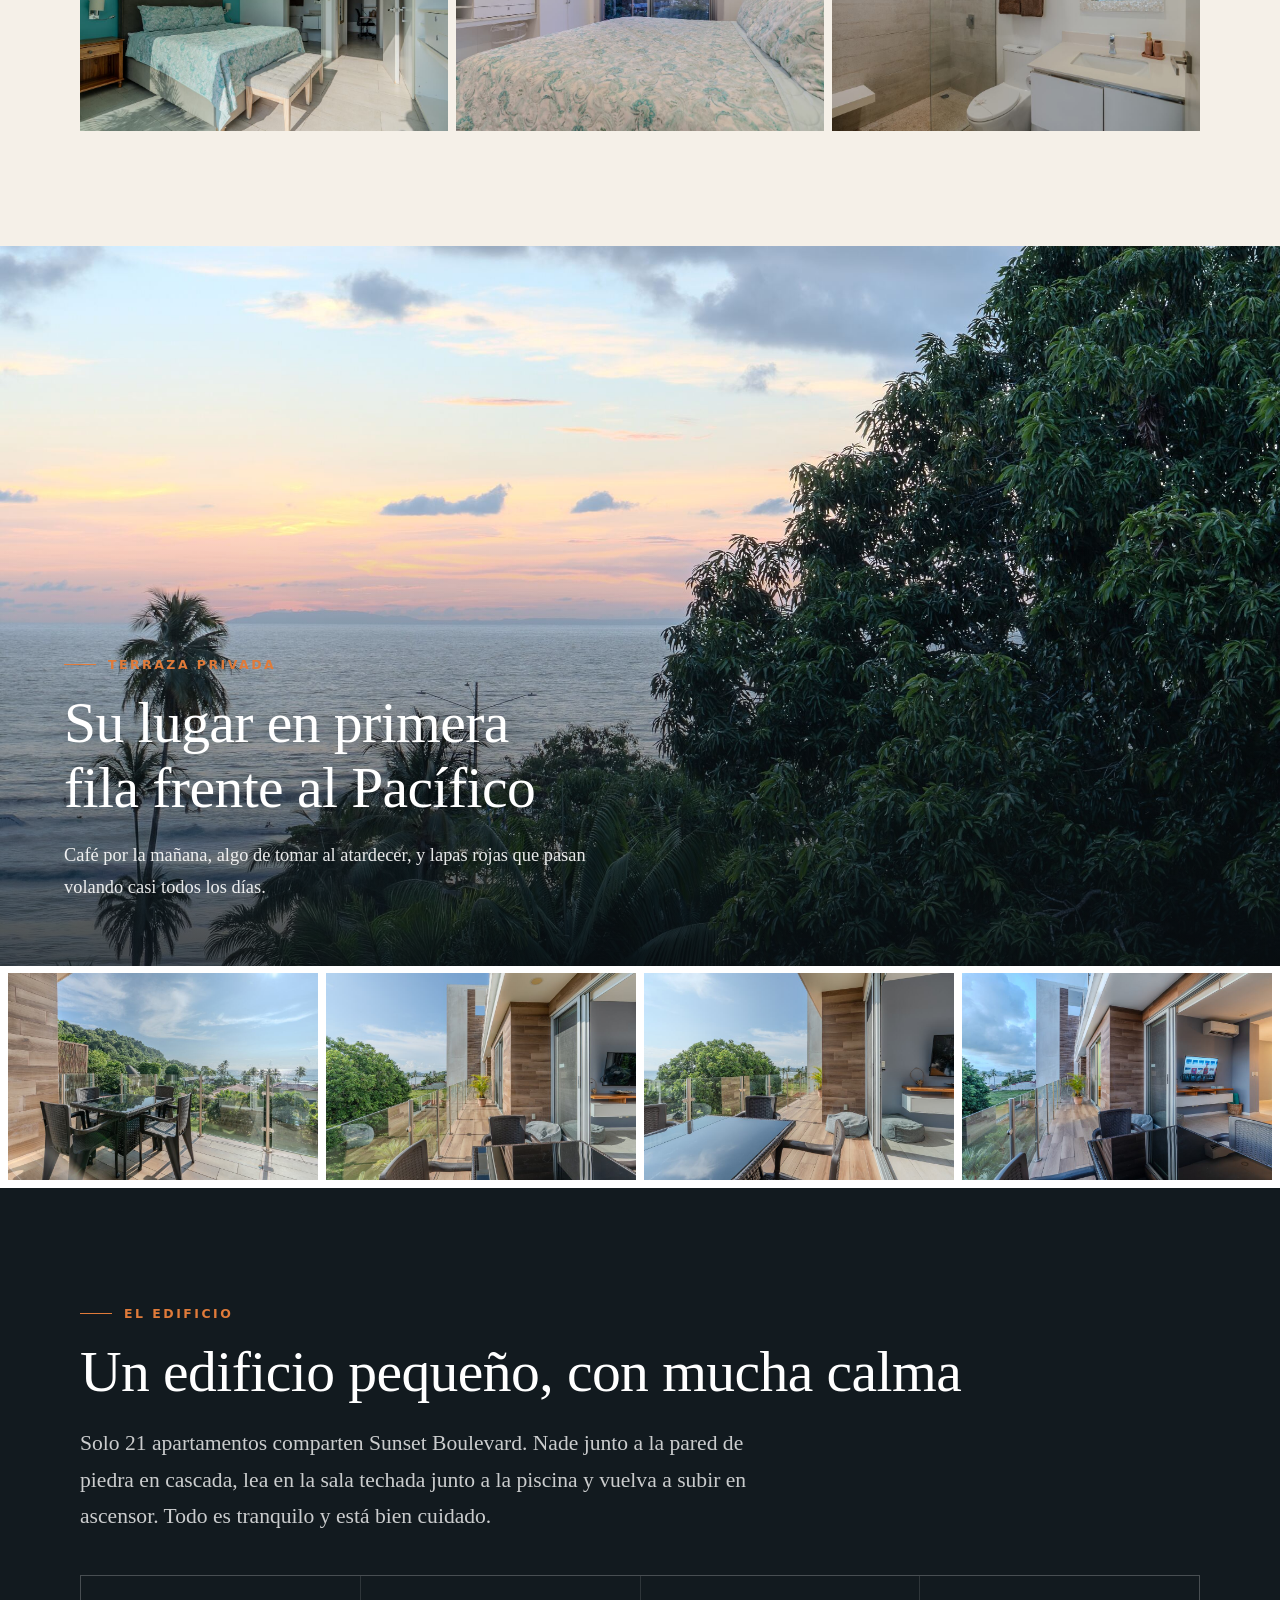
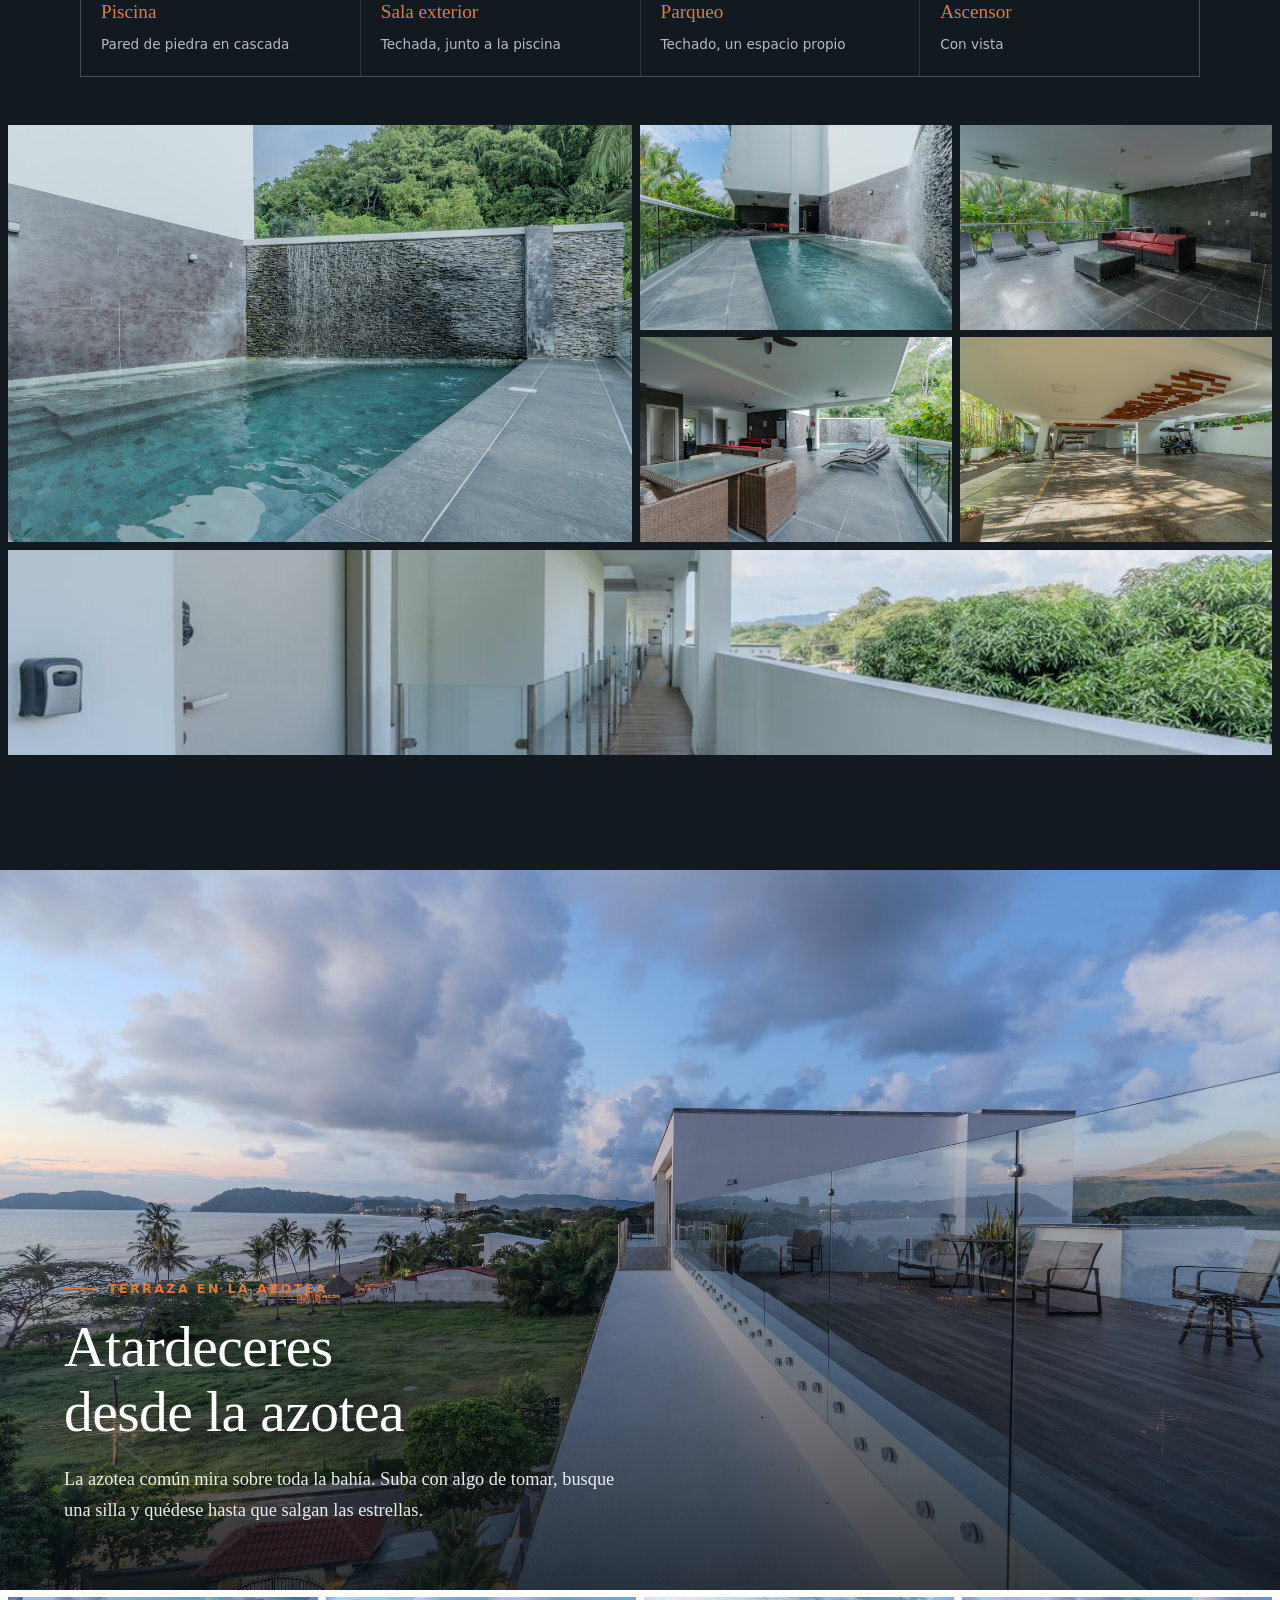
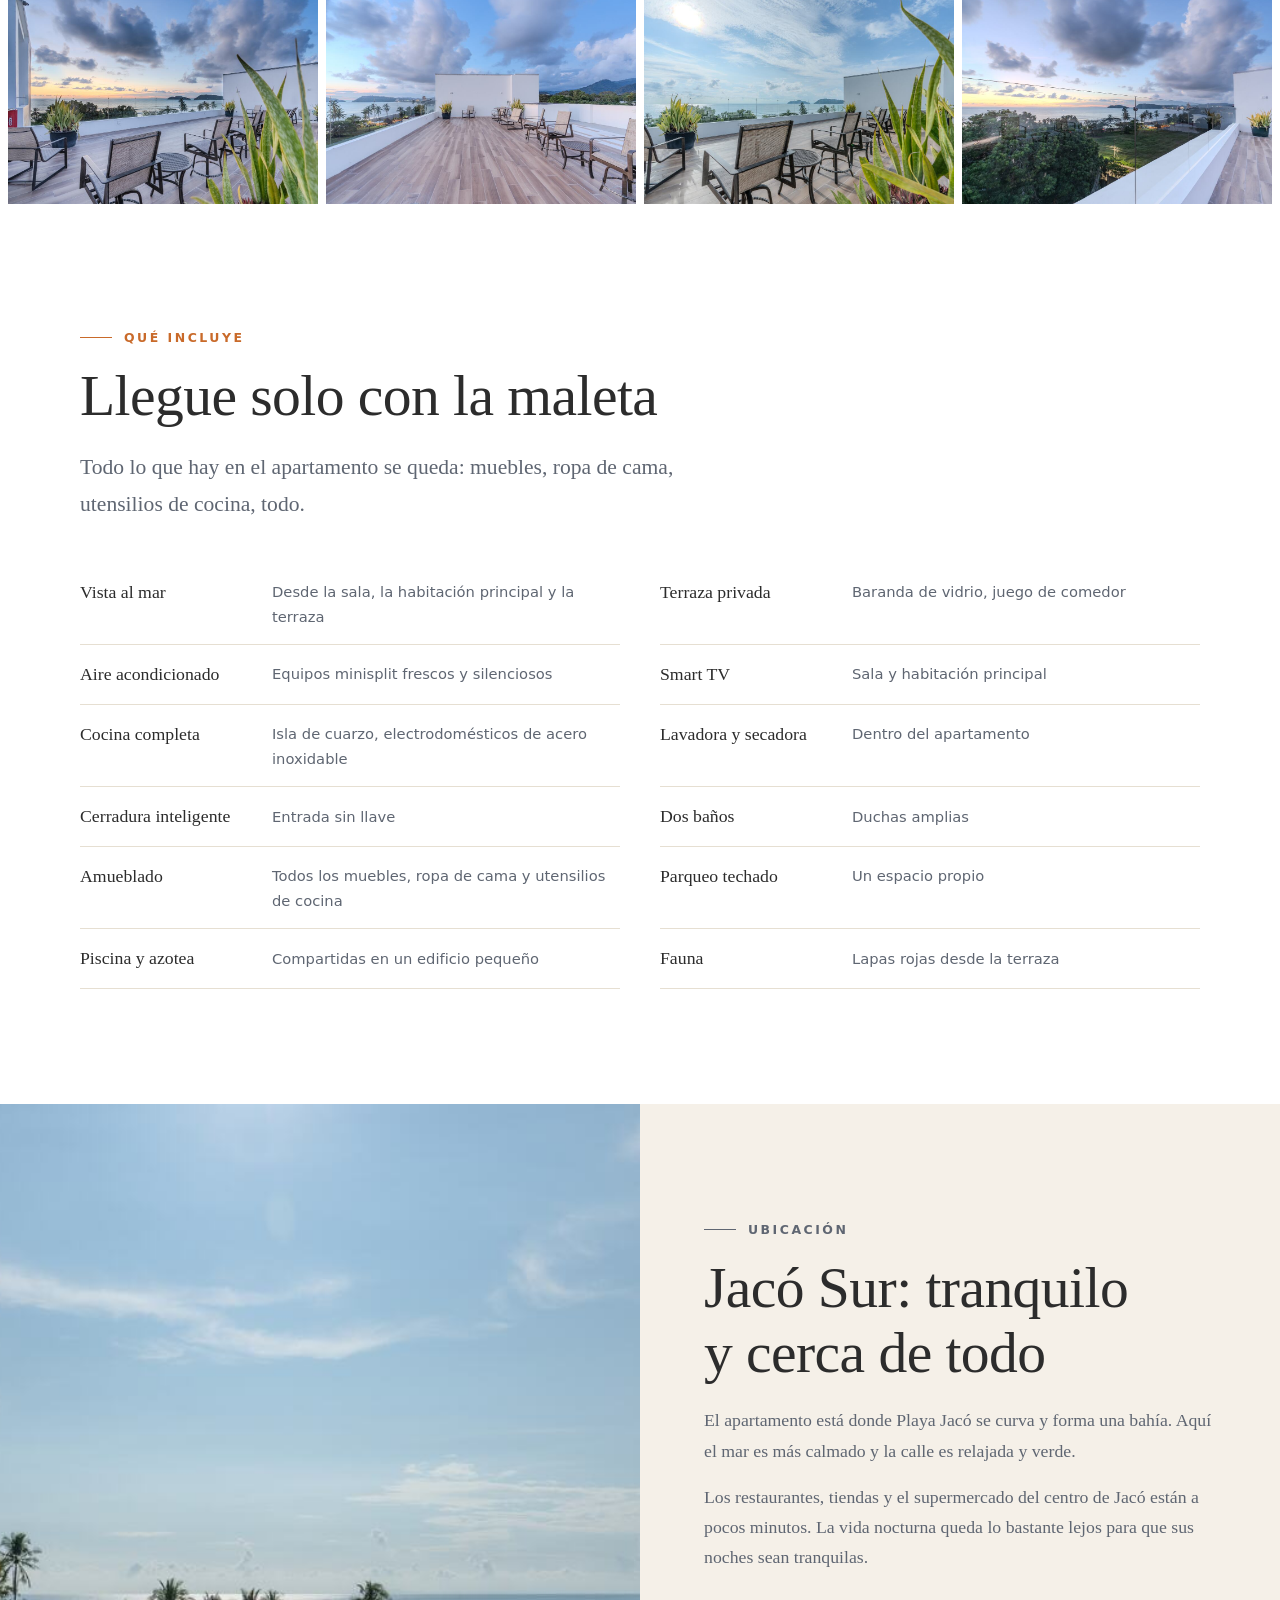
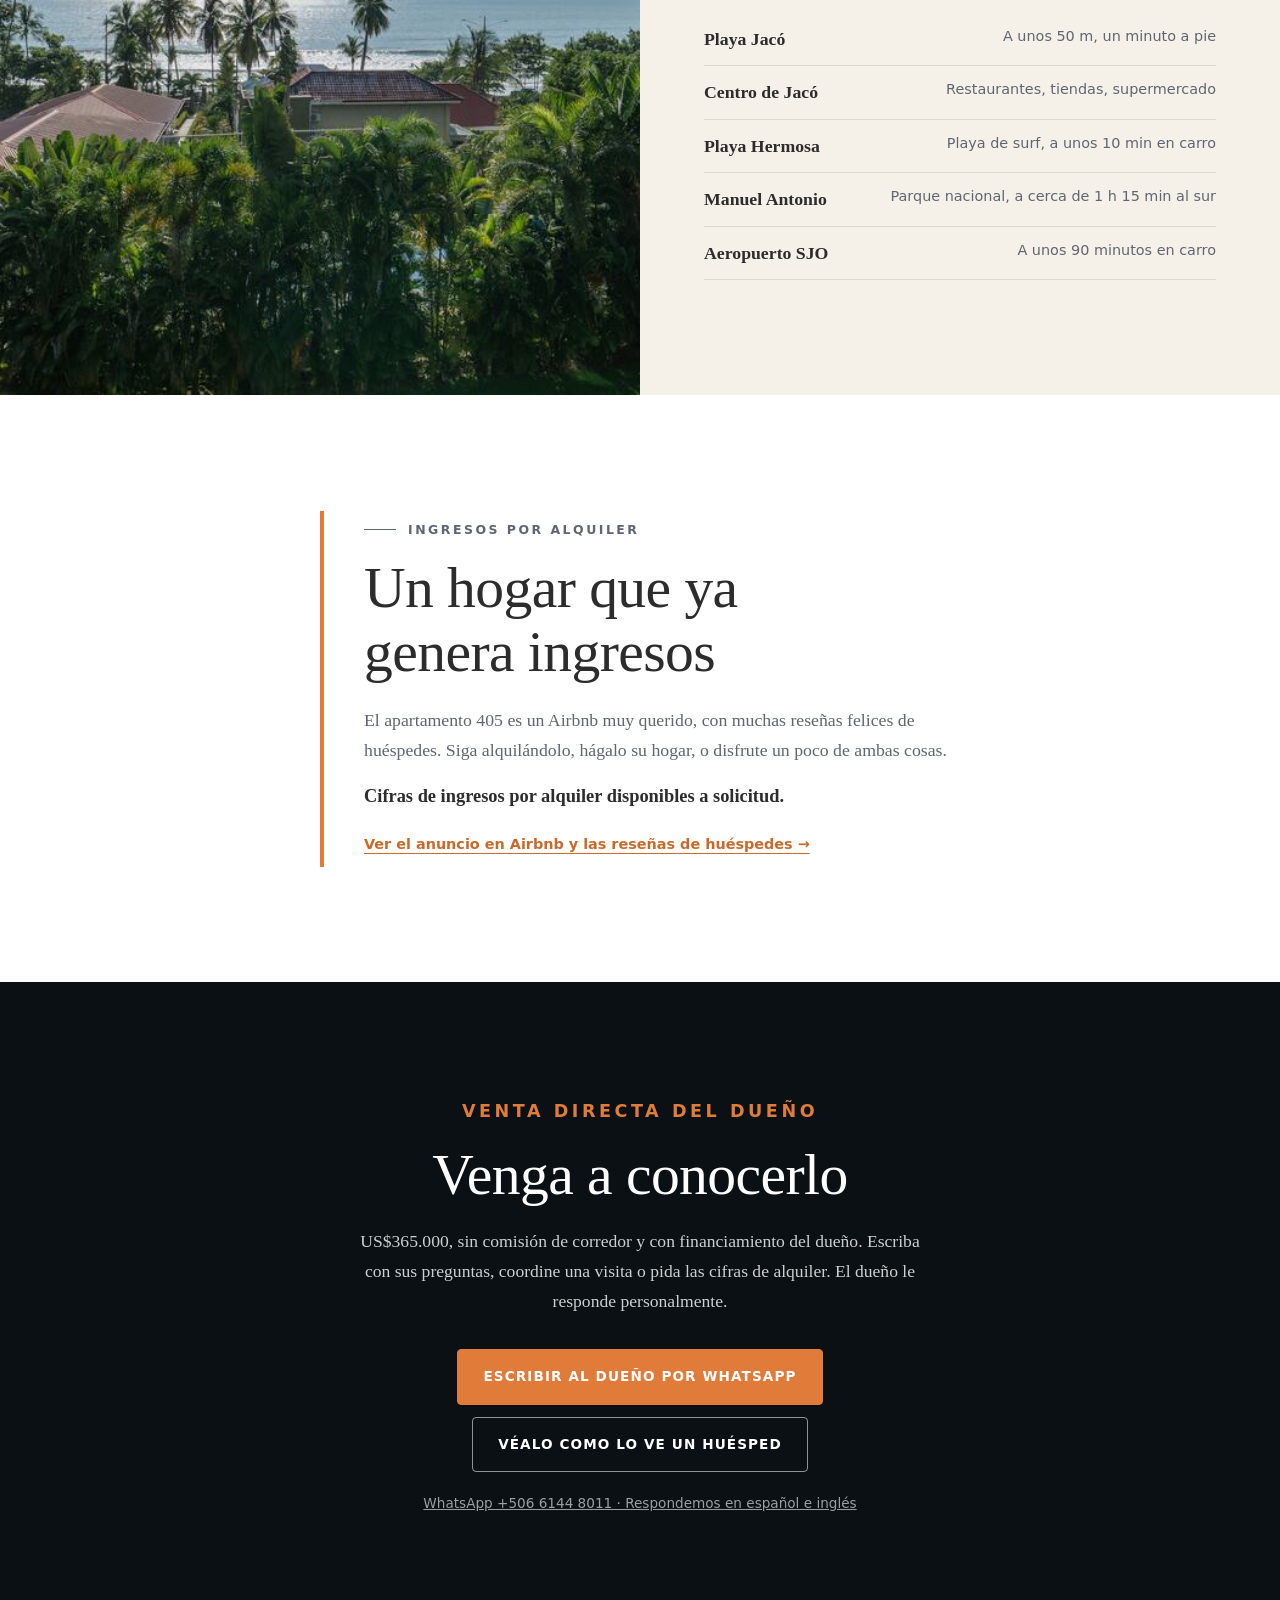
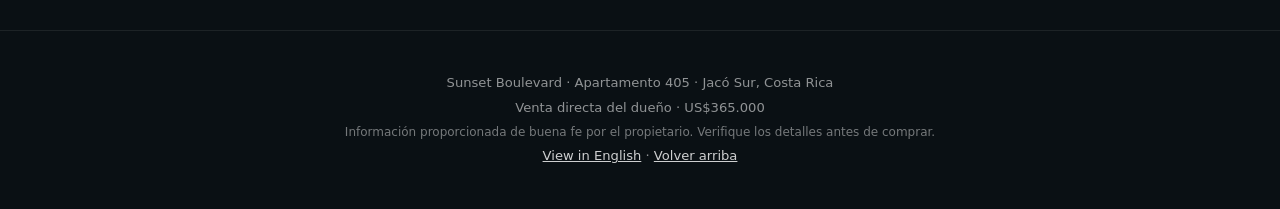
==== commit 57ae9ce4: "Hero: private balcony at sunset; old hero becomes the terrace band Co-Authored-By: Claude Opus 5.5 <" ====
--- a/es/index.html
+++ b/es/index.html
@@ -15,15 +15,15 @@
 <meta property="og:url" content="https://sunset-blvd-405.pages.dev/es/">
 <meta property="og:title" content="Sunset Boulevard 405 — Apartamento con vista al mar en venta en Jacó">
 <meta property="og:description" content="Despierte frente al Pacífico en un apartamento tranquilo de 2 habitaciones, a 50 m de Playa Jacó. Totalmente amueblado. US$365.000, sin comisión de corredor, con financiamiento del dueño.">
-<meta property="og:image" content="https://sunset-blvd-405.pages.dev/img/full/jaco-condo-ocean-sunset-palm-trees-view.jpg">
+<meta property="og:image" content="https://sunset-blvd-405.pages.dev/img/full/jaco-condo-private-balcony-ocean-sunset.jpg">
 <meta property="og:image:width" content="2400">
 <meta property="og:image:height" content="1600">
 <meta property="og:image:alt" content="El océano Pacífico al atardecer, visto entre palmeras desde el apartamento">
 <meta name="twitter:card" content="summary_large_image">
 <meta name="theme-color" content="#121a1f">
 <link rel="icon" href="../favicon.svg" type="image/svg+xml">
-<link rel="preload" as="image" href="../img/md/jaco-condo-ocean-sunset-palm-trees-view.jpg" imagesrcset="../img/md/jaco-condo-ocean-sunset-palm-trees-view.jpg 1100w, ../img/full/jaco-condo-ocean-sunset-palm-trees-view.jpg 2400w" imagesizes="100vw">
-<script type="application/ld+json">{"@context":"https://schema.org","@type":"RealEstateListing","name":"Sunset Boulevard 405 — Apartamento con vista al mar en venta en Jacó, Costa Rica","description":"Apartamento totalmente amueblado de 2 habitaciones y 2 baños en el 4.º piso, con vista al mar, a unos 50 m de Playa Jacó, en Jacó Sur. Condominio pequeño y tranquilo, con piscina, terraza en la azotea y parqueo techado. Venta directa del dueño, sin comisión de corredor, con financiamiento directo del dueño.","url":"https://sunset-blvd-405.pages.dev/es/","inLanguage":"es","image":["https://sunset-blvd-405.pages.dev/img/full/jaco-condo-ocean-sunset-palm-trees-view.jpg","https://sunset-blvd-405.pages.dev/img/full/jaco-condo-rooftop-terrace-ocean-sunset.jpg","https://sunset-blvd-405.pages.dev/img/full/jaco-condo-pool-stone-waterfall-wall.jpg"],"offers":{"@type":"Offer","price":365000,"priceCurrency":"USD","availability":"https://schema.org/InStock"},"about":{"@type":"Apartment","name":"Sunset Boulevard, Unit 405","numberOfRooms":2,"numberOfBedrooms":2,"numberOfBathroomsTotal":2,"occupancy":{"@type":"QuantitativeValue","maxValue":4},"floorLevel":"4","floorSize":{"@type":"QuantitativeValue","value":74,"unitCode":"MTK"},"amenityFeature":[{"@type":"LocationFeatureSpecification","name":"Vista al mar","value":true},{"@type":"LocationFeatureSpecification","name":"Piscina","value":true},{"@type":"LocationFeatureSpecification","name":"Terraza en la azotea","value":true},{"@type":"LocationFeatureSpecification","name":"Parqueo techado","value":true},{"@type":"LocationFeatureSpecification","name":"Ascensor","value":true},{"@type":"LocationFeatureSpecification","name":"Aire acondicionado","value":true},{"@type":"LocationFeatureSpecification","name":"Lavadora y secadora","value":true},{"@type":"LocationFeatureSpecification","name":"Amueblado","value":true}],"address":{"@type":"PostalAddress","addressLocality":"Jacó","addressRegion":"Puntarenas","addressCountry":"CR"}}}</script>
+<link rel="preload" as="image" href="../img/md/jaco-condo-private-balcony-ocean-sunset.jpg" imagesrcset="../img/md/jaco-condo-private-balcony-ocean-sunset.jpg 1100w, ../img/full/jaco-condo-private-balcony-ocean-sunset.jpg 2400w" imagesizes="100vw">
+<script type="application/ld+json">{"@context":"https://schema.org","@type":"RealEstateListing","name":"Sunset Boulevard 405 — Apartamento con vista al mar en venta en Jacó, Costa Rica","description":"Apartamento totalmente amueblado de 2 habitaciones y 2 baños en el 4.º piso, con vista al mar, a unos 50 m de Playa Jacó, en Jacó Sur. Condominio pequeño y tranquilo, con piscina, terraza en la azotea y parqueo techado. Venta directa del dueño, sin comisión de corredor, con financiamiento directo del dueño.","url":"https://sunset-blvd-405.pages.dev/es/","inLanguage":"es","image":["https://sunset-blvd-405.pages.dev/img/full/jaco-condo-private-balcony-ocean-sunset.jpg","https://sunset-blvd-405.pages.dev/img/full/jaco-condo-rooftop-terrace-ocean-sunset.jpg","https://sunset-blvd-405.pages.dev/img/full/jaco-condo-pool-stone-waterfall-wall.jpg"],"offers":{"@type":"Offer","price":365000,"priceCurrency":"USD","availability":"https://schema.org/InStock"},"about":{"@type":"Apartment","name":"Sunset Boulevard, Unit 405","numberOfRooms":2,"numberOfBedrooms":2,"numberOfBathroomsTotal":2,"occupancy":{"@type":"QuantitativeValue","maxValue":4},"floorLevel":"4","floorSize":{"@type":"QuantitativeValue","value":74,"unitCode":"MTK"},"amenityFeature":[{"@type":"LocationFeatureSpecification","name":"Vista al mar","value":true},{"@type":"LocationFeatureSpecification","name":"Piscina","value":true},{"@type":"LocationFeatureSpecification","name":"Terraza en la azotea","value":true},{"@type":"LocationFeatureSpecification","name":"Parqueo techado","value":true},{"@type":"LocationFeatureSpecification","name":"Ascensor","value":true},{"@type":"LocationFeatureSpecification","name":"Aire acondicionado","value":true},{"@type":"LocationFeatureSpecification","name":"Lavadora y secadora","value":true},{"@type":"LocationFeatureSpecification","name":"Amueblado","value":true}],"address":{"@type":"PostalAddress","addressLocality":"Jacó","addressRegion":"Puntarenas","addressCountry":"CR"}}}</script>
 <script async src="https://www.googletagmanager.com/gtag/js?id=G-701SCTSRCR"></script>
 <script>window.dataLayer=window.dataLayer||[];function gtag(){dataLayer.push(arguments);}gtag('js',new Date());gtag('config','G-701SCTSRCR');</script>
 <link rel="stylesheet" href="../site.css">
@@ -52,7 +52,7 @@
 
 <main id="main">
 <section class="hero" id="top">
-  <button type="button" class="ph hero-img" data-i="0" aria-label="Abrir foto: El océano Pacífico al atardecer, visto entre palmeras desde el apartamento"><img src="../img/md/jaco-condo-ocean-sunset-palm-trees-view.jpg" srcset="../img/md/jaco-condo-ocean-sunset-palm-trees-view.jpg 1100w, ../img/full/jaco-condo-ocean-sunset-palm-trees-view.jpg 2400w" sizes="100vw" width="2400" height="1600" alt="El océano Pacífico al atardecer, visto entre palmeras desde el apartamento" fetchpriority="high" decoding="async"></button>
+  <button type="button" class="ph hero-img" data-i="0" aria-label="Abrir foto: Balcón privado con baranda de vidrio, sobre los árboles y un cielo de atardecer"><img src="../img/md/jaco-condo-private-balcony-ocean-sunset.jpg" srcset="../img/md/jaco-condo-private-balcony-ocean-sunset.jpg 1100w, ../img/full/jaco-condo-private-balcony-ocean-sunset.jpg 2400w" sizes="100vw" width="2400" height="1600" alt="Balcón privado con baranda de vidrio, sobre los árboles y un cielo de atardecer" fetchpriority="high" decoding="async"></button>
   <div class="hero-content">
     <p class="hero-tag">Jacó Sur (South Beach) · Costa Rica · Apartamento 405</p>
     <h1>Apartamento con vista al mar en venta en Jacó</h1>
@@ -146,7 +146,7 @@
 </section>
 
 <section class="full-band">
-  <button type="button" class="ph band-img" data-i="16" aria-label="Abrir foto: Balcón privado con baranda de vidrio, sobre los árboles y un cielo de atardecer"><img src="../img/md/jaco-condo-private-balcony-ocean-sunset.jpg" srcset="../img/md/jaco-condo-private-balcony-ocean-sunset.jpg 1100w, ../img/full/jaco-condo-private-balcony-ocean-sunset.jpg 2400w" sizes="100vw" width="2400" height="1600" alt="Balcón privado con baranda de vidrio, sobre los árboles y un cielo de atardecer" loading="lazy" decoding="async"></button>
+  <button type="button" class="ph band-img" data-i="16" aria-label="Abrir foto: El océano Pacífico al atardecer, visto entre palmeras desde el apartamento"><img src="../img/md/jaco-condo-ocean-sunset-palm-trees-view.jpg" srcset="../img/md/jaco-condo-ocean-sunset-palm-trees-view.jpg 1100w, ../img/full/jaco-condo-ocean-sunset-palm-trees-view.jpg 2400w" sizes="100vw" width="2400" height="1600" alt="El océano Pacífico al atardecer, visto entre palmeras desde el apartamento" loading="lazy" decoding="async"></button>
   <div class="band-text">
     <p class="tag on-dark">Terraza privada</p>
     <h2>Su lugar en primera fila frente al Pacífico</h2>
@@ -262,7 +262,7 @@
   <button type="button" class="lb-btn lb-next" aria-label="Foto siguiente">›</button>
 </dialog>
 
-<script>window.LB=[{"s":"../img/full/jaco-condo-ocean-sunset-palm-trees-view.jpg","m":"../img/md/jaco-condo-ocean-sunset-palm-trees-view.jpg","a":"El océano Pacífico al atardecer, visto entre palmeras desde el apartamento"},{"s":"../img/full/jaco-ocean-view-condo-living-room-sunset.jpg","m":"../img/md/jaco-ocean-view-condo-living-room-sunset.jpg","a":"Sala de un apartamento con vista al mar en Jacó, abierta a un balcón al atardecer"},{"s":"../img/full/jaco-condo-living-room-ocean-view-day.jpg","m":"../img/md/jaco-condo-living-room-ocean-view-day.jpg","a":"Sala luminosa con sillón, televisor y puerta corrediza con vista al mar"},{"s":"../img/full/jaco-condo-living-room-sofa-sunset.jpg","m":"../img/md/jaco-condo-living-room-sofa-sunset.jpg","a":"Sillón de la sala frente al balcón y un cielo de tarde"},{"s":"../img/full/jaco-condo-dining-island-sunset-view.jpg","m":"../img/md/jaco-condo-dining-island-sunset-view.jpg","a":"Isla de cocina y sala con un atardecer rosado sobre el mar"},{"s":"../img/full/jaco-condo-kitchen-island-ocean-view.jpg","m":"../img/md/jaco-condo-kitchen-island-ocean-view.jpg","a":"Isla de cocina de cuarzo blanco con bancos azules y el mar por la ventana"},{"s":"../img/full/jaco-condo-quartz-island-kitchen.jpg","m":"../img/md/jaco-condo-quartz-island-kitchen.jpg","a":"Cocina abierta con isla de cuarzo, cocina de acero inoxidable y microondas"},{"s":"../img/full/jaco-condo-kitchen-tile-backsplash.jpg","m":"../img/md/jaco-condo-kitchen-tile-backsplash.jpg","a":"Salpicadero de azulejos con diseño sobre una encimera blanca"},{"s":"../img/full/jaco-condo-kitchen-washer-dryer.jpg","m":"../img/md/jaco-condo-kitchen-washer-dryer.jpg","a":"Lavadora y secadora apiladas junto a la cocina"},{"s":"../img/full/jaco-condo-living-room-sofa-artwork.jpg","m":"../img/md/jaco-condo-living-room-sofa-artwork.jpg","a":"Sillón de la sala con cuadros de colores y la cocina al fondo"},{"s":"../img/full/jaco-condo-master-bedroom-king-bed-ocean-view.jpg","m":"../img/md/jaco-condo-master-bedroom-king-bed-ocean-view.jpg","a":"Cama king en la habitación principal, con vista al mar a través de puertas de vidrio"},{"s":"../img/full/jaco-condo-second-bedroom-twin-beds.jpg","m":"../img/md/jaco-condo-second-bedroom-twin-beds.jpg","a":"Segunda habitación con dos camas individuales, escritorio y ventana hacia los árboles"},{"s":"../img/full/jaco-condo-bathroom-walk-in-shower.jpg","m":"../img/md/jaco-condo-bathroom-walk-in-shower.jpg","a":"Baño con ducha amplia tipo lluvia y mampara de vidrio"},{"s":"../img/full/jaco-condo-master-bedroom-teal-wall.jpg","m":"../img/md/jaco-condo-master-bedroom-teal-wall.jpg","a":"Habitación principal con una pared color turquesa y cuadros de olas"},{"s":"../img/full/jaco-condo-master-bedroom-evening-view.jpg","m":"../img/md/jaco-condo-master-bedroom-evening-view.jpg","a":"Habitación principal al anochecer, con vista hacia la terraza"},{"s":"../img/full/jaco-condo-second-bathroom.jpg","m":"../img/md/jaco-condo-second-bathroom.jpg","a":"Segundo baño con ducha amplia y espejo enmarcado"},{"s":"../img/full/jaco-condo-private-balcony-ocean-sunset.jpg","m":"../img/md/jaco-condo-private-balcony-ocean-sunset.jpg","a":"Balcón privado con baranda de vidrio, sobre los árboles y un cielo de atardecer"},{"s":"../img/full/jaco-condo-balcony-dining-ocean-view.jpg","m":"../img/md/jaco-condo-balcony-dining-ocean-view.jpg","a":"Mesa de comedor en el balcón, con vista sobre colinas verdes hasta el mar"},{"s":"../img/full/jaco-condo-balcony-glass-railing-jungle.jpg","m":"../img/md/jaco-condo-balcony-glass-railing-jungle.jpg","a":"Balcón con baranda de vidrio y una palmera en maceta junto a los árboles tropicales"},{"s":"../img/full/jaco-condo-balcony-table-living-room.jpg","m":"../img/md/jaco-condo-balcony-table-living-room.jpg","a":"Mesa del balcón frente a la sala, con árboles y el mar al fondo"},{"s":"../img/full/jaco-condo-balcony-living-room-dusk.jpg","m":"../img/md/jaco-condo-balcony-living-room-dusk.jpg","a":"Balcón y sala al anochecer, con las luces encendidas adentro"},{"s":"../img/full/jaco-condo-pool-stone-waterfall-wall.jpg","m":"../img/md/jaco-condo-pool-stone-waterfall-wall.jpg","a":"Piscina del edificio con una pared de piedra en cascada y vegetación arriba"},{"s":"../img/full/jaco-condo-swimming-pool-jungle.jpg","m":"../img/md/jaco-condo-swimming-pool-jungle.jpg","a":"Piscina alargada junto a la pared de piedra, vista desde la terraza"},{"s":"../img/full/jaco-condo-covered-pool-lounge.jpg","m":"../img/md/jaco-condo-covered-pool-lounge.jpg","a":"Sala techada junto a la piscina, con sillones y tumbonas"},{"s":"../img/full/jaco-condo-covered-lounge-garden-view.jpg","m":"../img/md/jaco-condo-covered-lounge-garden-view.jpg","a":"Sala techada con mesa de comedor, abierta al jardín"},{"s":"../img/full/jaco-condo-covered-parking.jpg","m":"../img/md/jaco-condo-covered-parking.jpg","a":"Parqueo techado en la planta baja del edificio"},{"s":"../img/full/jaco-condo-building-walkway-ocean-air.jpg","m":"../img/md/jaco-condo-building-walkway-ocean-air.jpg","a":"Pasillo exterior hacia las puertas de los apartamentos, con árboles a un lado"},{"s":"../img/full/jaco-condo-rooftop-terrace-ocean-sunset.jpg","m":"../img/md/jaco-condo-rooftop-terrace-ocean-sunset.jpg","a":"Terraza en la azotea con baranda de vidrio, sobre Jacó Sur al atardecer"},{"s":"../img/full/jaco-condo-rooftop-lounge-chairs-sunset.jpg","m":"../img/md/jaco-condo-rooftop-lounge-chairs-sunset.jpg","a":"Tumbonas en la azotea frente a la bahía al atardecer"},{"s":"../img/full/jaco-condo-rooftop-deck-bay-view.jpg","m":"../img/md/jaco-condo-rooftop-deck-bay-view.jpg","a":"Amplia terraza en la azotea con sillas y vista sobre la bahía"},{"s":"../img/full/jaco-condo-rooftop-chairs-ocean-view-day.jpg","m":"../img/md/jaco-condo-rooftop-chairs-ocean-view-day.jpg","a":"Sillas y plantas en la azotea, con el mar de día"},{"s":"../img/full/jaco-condo-rooftop-view-jungle-sunset.jpg","m":"../img/md/jaco-condo-rooftop-view-jungle-sunset.jpg","a":"Vista desde la azotea sobre las copas de los árboles hasta el mar al anochecer"},{"s":"../img/full/jaco-condo-view-jungle-to-ocean.jpg","m":"../img/md/jaco-condo-view-jungle-to-ocean.jpg","a":"Vista sobre las copas de los árboles de Jacó Sur hasta el mar"}];window.LB_COUNTER="Foto {n} de {total}";</script>
+<script>window.LB=[{"s":"../img/full/jaco-condo-private-balcony-ocean-sunset.jpg","m":"../img/md/jaco-condo-private-balcony-ocean-sunset.jpg","a":"Balcón privado con baranda de vidrio, sobre los árboles y un cielo de atardecer"},{"s":"../img/full/jaco-ocean-view-condo-living-room-sunset.jpg","m":"../img/md/jaco-ocean-view-condo-living-room-sunset.jpg","a":"Sala de un apartamento con vista al mar en Jacó, abierta a un balcón al atardecer"},{"s":"../img/full/jaco-condo-living-room-ocean-view-day.jpg","m":"../img/md/jaco-condo-living-room-ocean-view-day.jpg","a":"Sala luminosa con sillón, televisor y puerta corrediza con vista al mar"},{"s":"../img/full/jaco-condo-living-room-sofa-sunset.jpg","m":"../img/md/jaco-condo-living-room-sofa-sunset.jpg","a":"Sillón de la sala frente al balcón y un cielo de tarde"},{"s":"../img/full/jaco-condo-dining-island-sunset-view.jpg","m":"../img/md/jaco-condo-dining-island-sunset-view.jpg","a":"Isla de cocina y sala con un atardecer rosado sobre el mar"},{"s":"../img/full/jaco-condo-kitchen-island-ocean-view.jpg","m":"../img/md/jaco-condo-kitchen-island-ocean-view.jpg","a":"Isla de cocina de cuarzo blanco con bancos azules y el mar por la ventana"},{"s":"../img/full/jaco-condo-quartz-island-kitchen.jpg","m":"../img/md/jaco-condo-quartz-island-kitchen.jpg","a":"Cocina abierta con isla de cuarzo, cocina de acero inoxidable y microondas"},{"s":"../img/full/jaco-condo-kitchen-tile-backsplash.jpg","m":"../img/md/jaco-condo-kitchen-tile-backsplash.jpg","a":"Salpicadero de azulejos con diseño sobre una encimera blanca"},{"s":"../img/full/jaco-condo-kitchen-washer-dryer.jpg","m":"../img/md/jaco-condo-kitchen-washer-dryer.jpg","a":"Lavadora y secadora apiladas junto a la cocina"},{"s":"../img/full/jaco-condo-living-room-sofa-artwork.jpg","m":"../img/md/jaco-condo-living-room-sofa-artwork.jpg","a":"Sillón de la sala con cuadros de colores y la cocina al fondo"},{"s":"../img/full/jaco-condo-master-bedroom-king-bed-ocean-view.jpg","m":"../img/md/jaco-condo-master-bedroom-king-bed-ocean-view.jpg","a":"Cama king en la habitación principal, con vista al mar a través de puertas de vidrio"},{"s":"../img/full/jaco-condo-second-bedroom-twin-beds.jpg","m":"../img/md/jaco-condo-second-bedroom-twin-beds.jpg","a":"Segunda habitación con dos camas individuales, escritorio y ventana hacia los árboles"},{"s":"../img/full/jaco-condo-bathroom-walk-in-shower.jpg","m":"../img/md/jaco-condo-bathroom-walk-in-shower.jpg","a":"Baño con ducha amplia tipo lluvia y mampara de vidrio"},{"s":"../img/full/jaco-condo-master-bedroom-teal-wall.jpg","m":"../img/md/jaco-condo-master-bedroom-teal-wall.jpg","a":"Habitación principal con una pared color turquesa y cuadros de olas"},{"s":"../img/full/jaco-condo-master-bedroom-evening-view.jpg","m":"../img/md/jaco-condo-master-bedroom-evening-view.jpg","a":"Habitación principal al anochecer, con vista hacia la terraza"},{"s":"../img/full/jaco-condo-second-bathroom.jpg","m":"../img/md/jaco-condo-second-bathroom.jpg","a":"Segundo baño con ducha amplia y espejo enmarcado"},{"s":"../img/full/jaco-condo-ocean-sunset-palm-trees-view.jpg","m":"../img/md/jaco-condo-ocean-sunset-palm-trees-view.jpg","a":"El océano Pacífico al atardecer, visto entre palmeras desde el apartamento"},{"s":"../img/full/jaco-condo-balcony-dining-ocean-view.jpg","m":"../img/md/jaco-condo-balcony-dining-ocean-view.jpg","a":"Mesa de comedor en el balcón, con vista sobre colinas verdes hasta el mar"},{"s":"../img/full/jaco-condo-balcony-glass-railing-jungle.jpg","m":"../img/md/jaco-condo-balcony-glass-railing-jungle.jpg","a":"Balcón con baranda de vidrio y una palmera en maceta junto a los árboles tropicales"},{"s":"../img/full/jaco-condo-balcony-table-living-room.jpg","m":"../img/md/jaco-condo-balcony-table-living-room.jpg","a":"Mesa del balcón frente a la sala, con árboles y el mar al fondo"},{"s":"../img/full/jaco-condo-balcony-living-room-dusk.jpg","m":"../img/md/jaco-condo-balcony-living-room-dusk.jpg","a":"Balcón y sala al anochecer, con las luces encendidas adentro"},{"s":"../img/full/jaco-condo-pool-stone-waterfall-wall.jpg","m":"../img/md/jaco-condo-pool-stone-waterfall-wall.jpg","a":"Piscina del edificio con una pared de piedra en cascada y vegetación arriba"},{"s":"../img/full/jaco-condo-swimming-pool-jungle.jpg","m":"../img/md/jaco-condo-swimming-pool-jungle.jpg","a":"Piscina alargada junto a la pared de piedra, vista desde la terraza"},{"s":"../img/full/jaco-condo-covered-pool-lounge.jpg","m":"../img/md/jaco-condo-covered-pool-lounge.jpg","a":"Sala techada junto a la piscina, con sillones y tumbonas"},{"s":"../img/full/jaco-condo-covered-lounge-garden-view.jpg","m":"../img/md/jaco-condo-covered-lounge-garden-view.jpg","a":"Sala techada con mesa de comedor, abierta al jardín"},{"s":"../img/full/jaco-condo-covered-parking.jpg","m":"../img/md/jaco-condo-covered-parking.jpg","a":"Parqueo techado en la planta baja del edificio"},{"s":"../img/full/jaco-condo-building-walkway-ocean-air.jpg","m":"../img/md/jaco-condo-building-walkway-ocean-air.jpg","a":"Pasillo exterior hacia las puertas de los apartamentos, con árboles a un lado"},{"s":"../img/full/jaco-condo-rooftop-terrace-ocean-sunset.jpg","m":"../img/md/jaco-condo-rooftop-terrace-ocean-sunset.jpg","a":"Terraza en la azotea con baranda de vidrio, sobre Jacó Sur al atardecer"},{"s":"../img/full/jaco-condo-rooftop-lounge-chairs-sunset.jpg","m":"../img/md/jaco-condo-rooftop-lounge-chairs-sunset.jpg","a":"Tumbonas en la azotea frente a la bahía al atardecer"},{"s":"../img/full/jaco-condo-rooftop-deck-bay-view.jpg","m":"../img/md/jaco-condo-rooftop-deck-bay-view.jpg","a":"Amplia terraza en la azotea con sillas y vista sobre la bahía"},{"s":"../img/full/jaco-condo-rooftop-chairs-ocean-view-day.jpg","m":"../img/md/jaco-condo-rooftop-chairs-ocean-view-day.jpg","a":"Sillas y plantas en la azotea, con el mar de día"},{"s":"../img/full/jaco-condo-rooftop-view-jungle-sunset.jpg","m":"../img/md/jaco-condo-rooftop-view-jungle-sunset.jpg","a":"Vista desde la azotea sobre las copas de los árboles hasta el mar al anochecer"},{"s":"../img/full/jaco-condo-view-jungle-to-ocean.jpg","m":"../img/md/jaco-condo-view-jungle-to-ocean.jpg","a":"Vista sobre las copas de los árboles de Jacó Sur hasta el mar"}];window.LB_COUNTER="Foto {n} de {total}";</script>
 <script src="../site.js" defer></script>
 </body>
 </html>
--- a/site.css
+++ b/site.css
@@ -76,6 +76,7 @@
 .hero { position: relative; min-height: 100svh; display: flex; align-items: flex-end; color: var(--white); overflow: hidden; background: var(--dark); }
 .hero-img { position: absolute; inset: 0; height: 100%; cursor: default; }
 .hero-img img { object-position: 30% 60%; animation: heroIn 9s ease-out both; }
+@media (max-width: 47.9375rem) { .hero-img img { object-position: 8% 60%; } }
 .hero-img:hover img { transform: none; }
 @keyframes heroIn { from { transform: scale(1.08); } to { transform: scale(1); } }
 .hero::after { content: ""; position: absolute; inset: auto 0 0 0; height: 70%; background: linear-gradient(to top, rgba(10,16,20,0.82), rgba(10,16,20,0.35) 55%, transparent); pointer-events: none; }
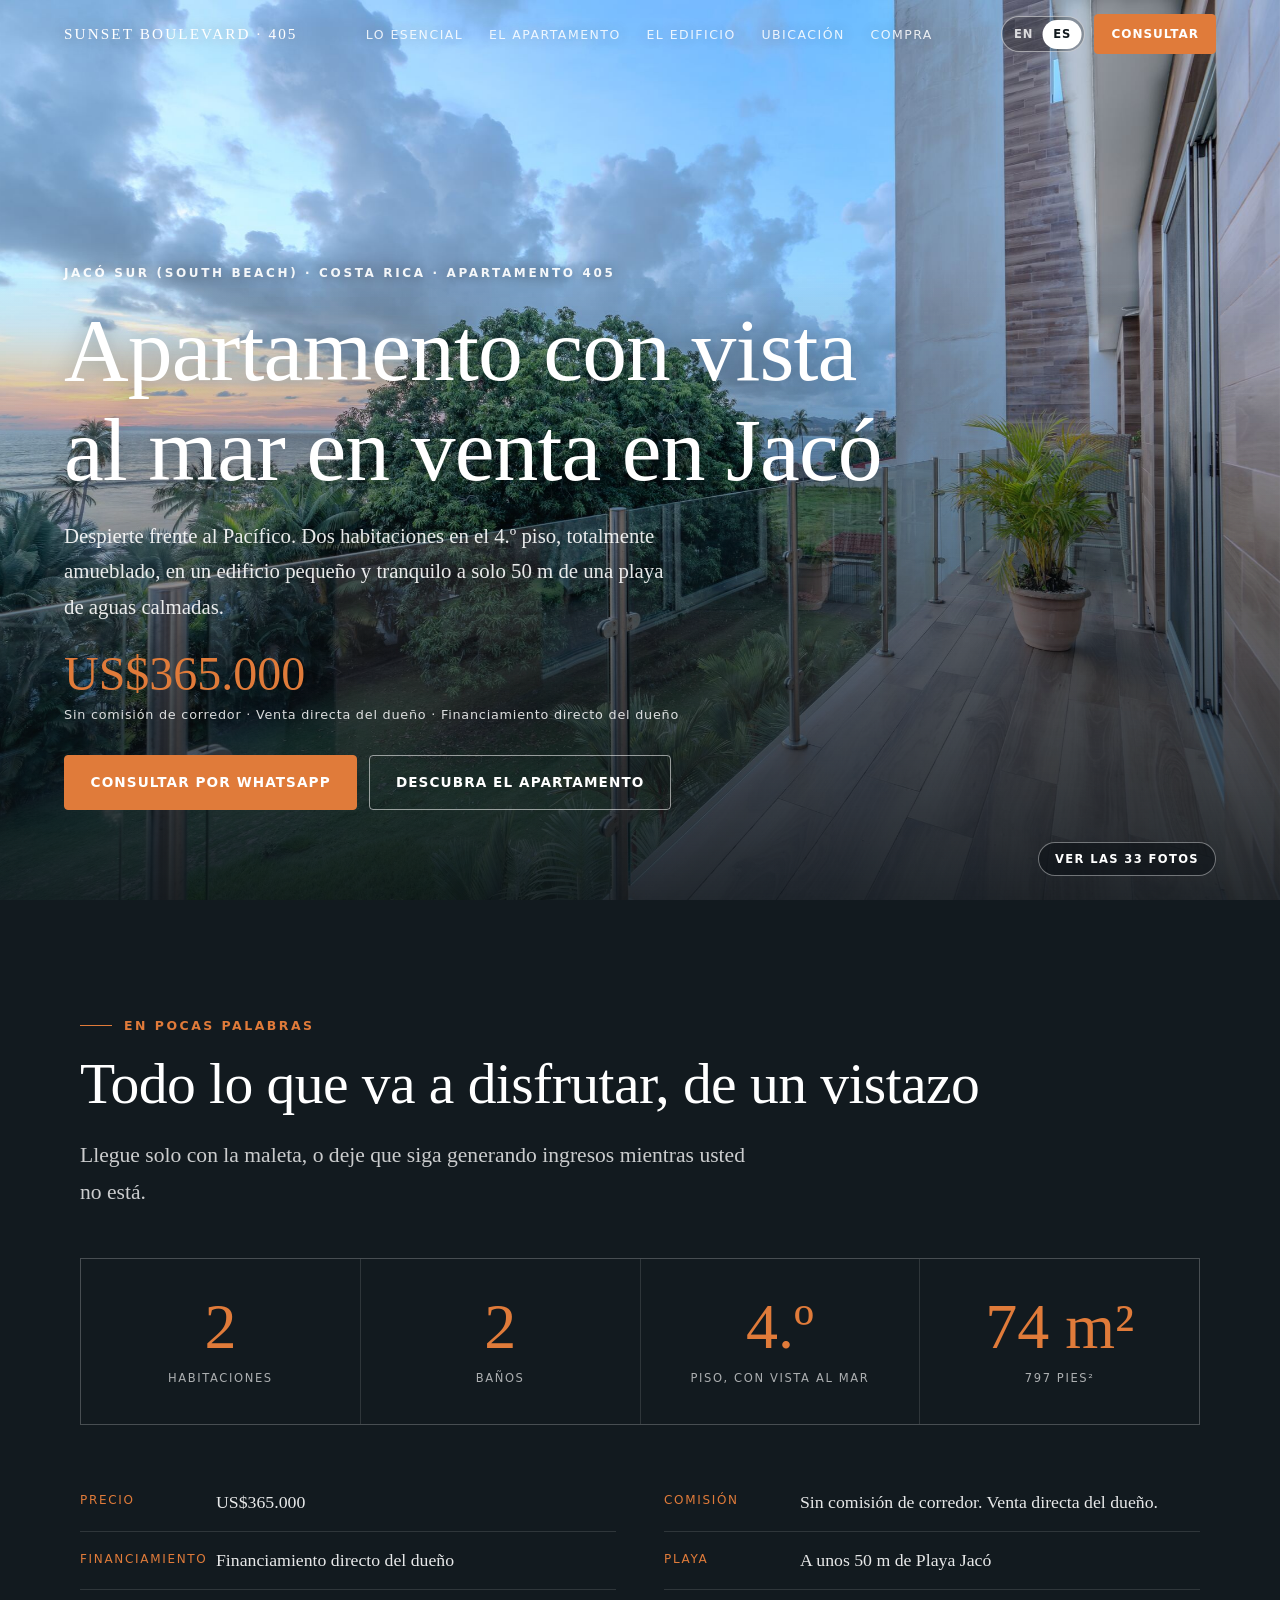
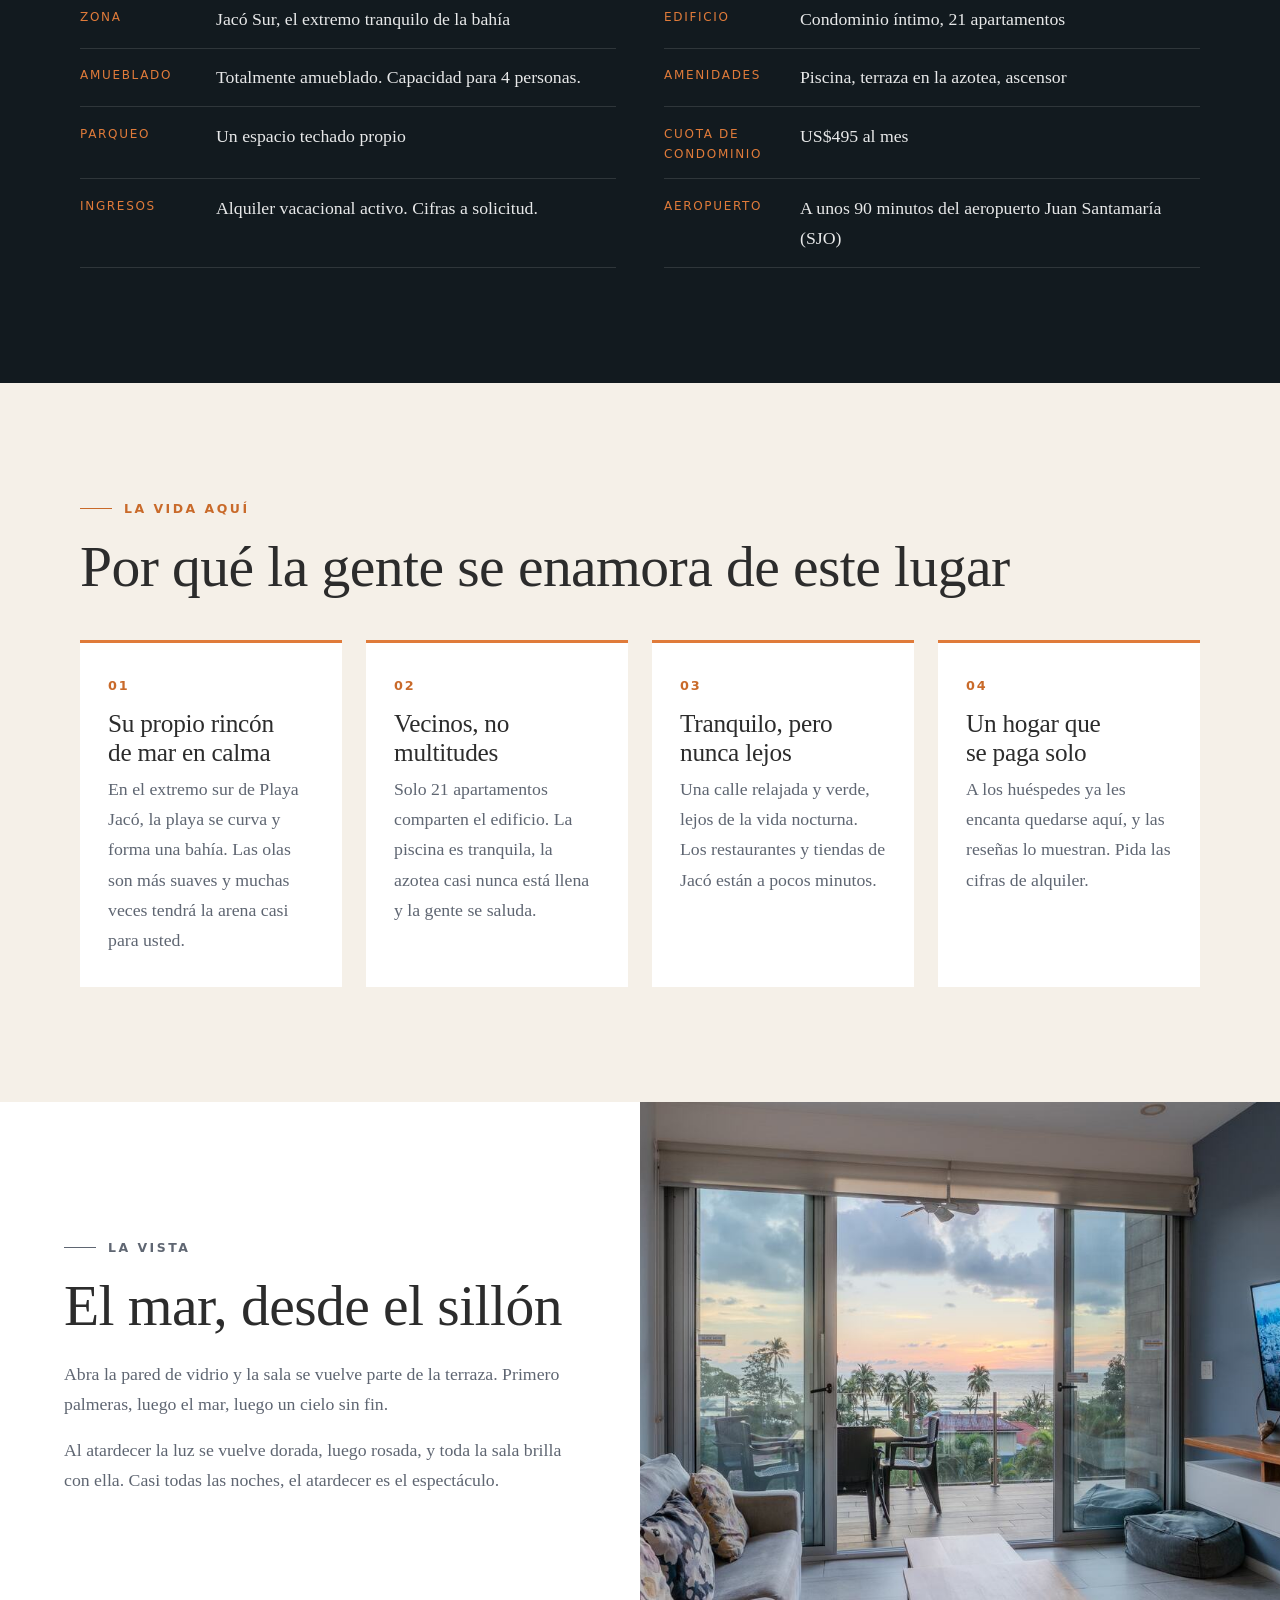
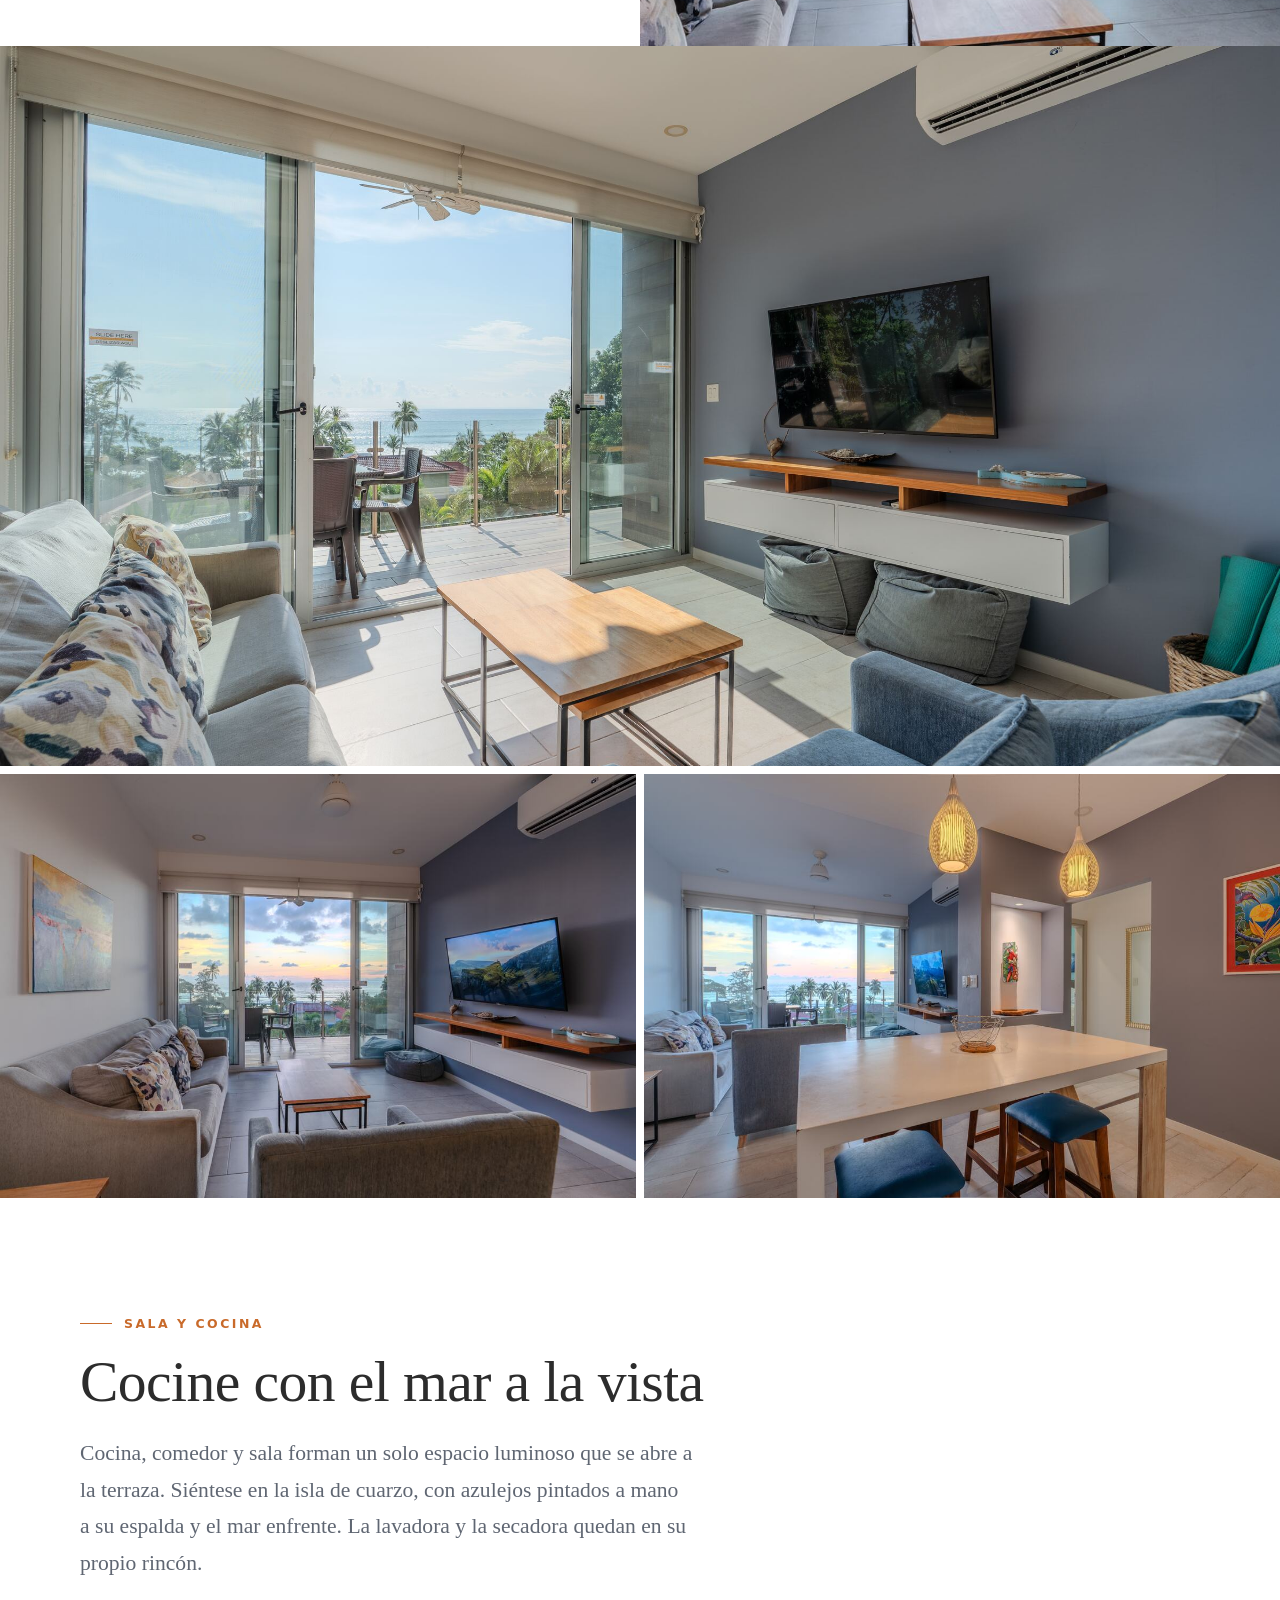
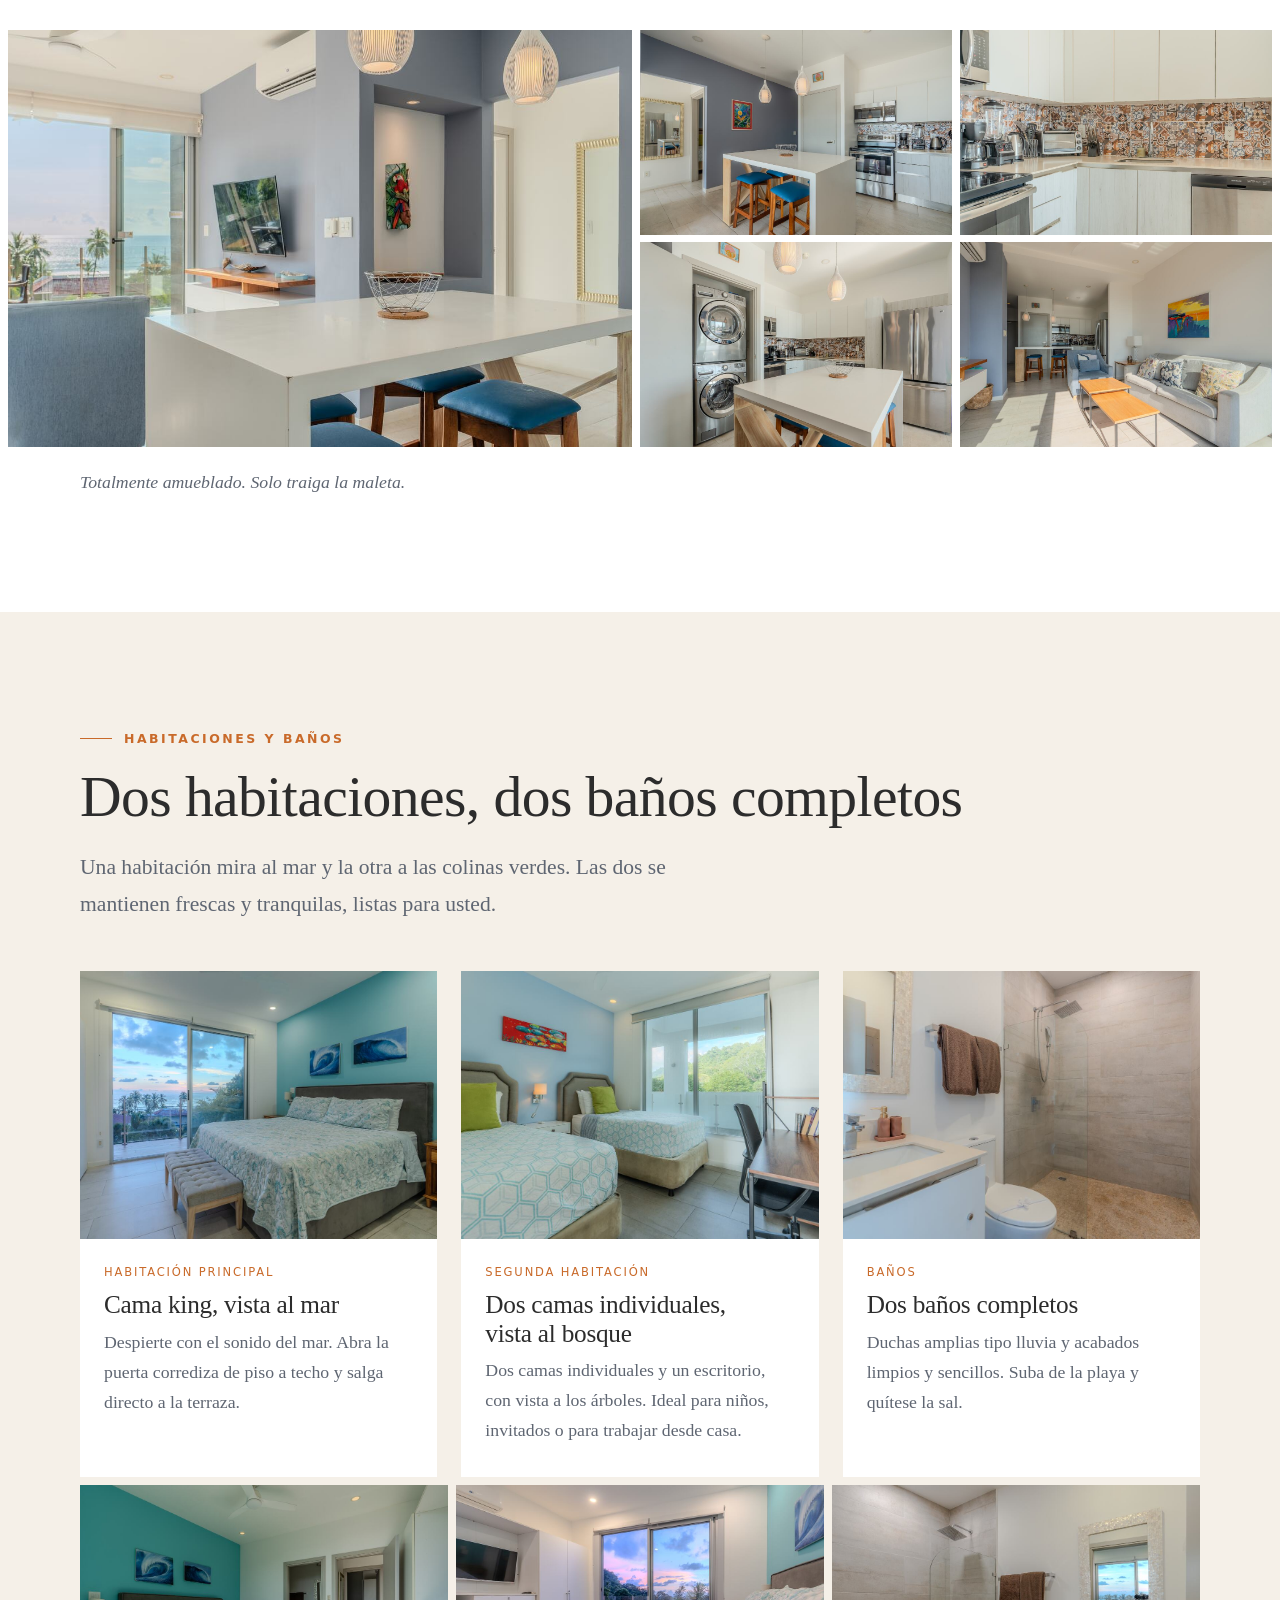
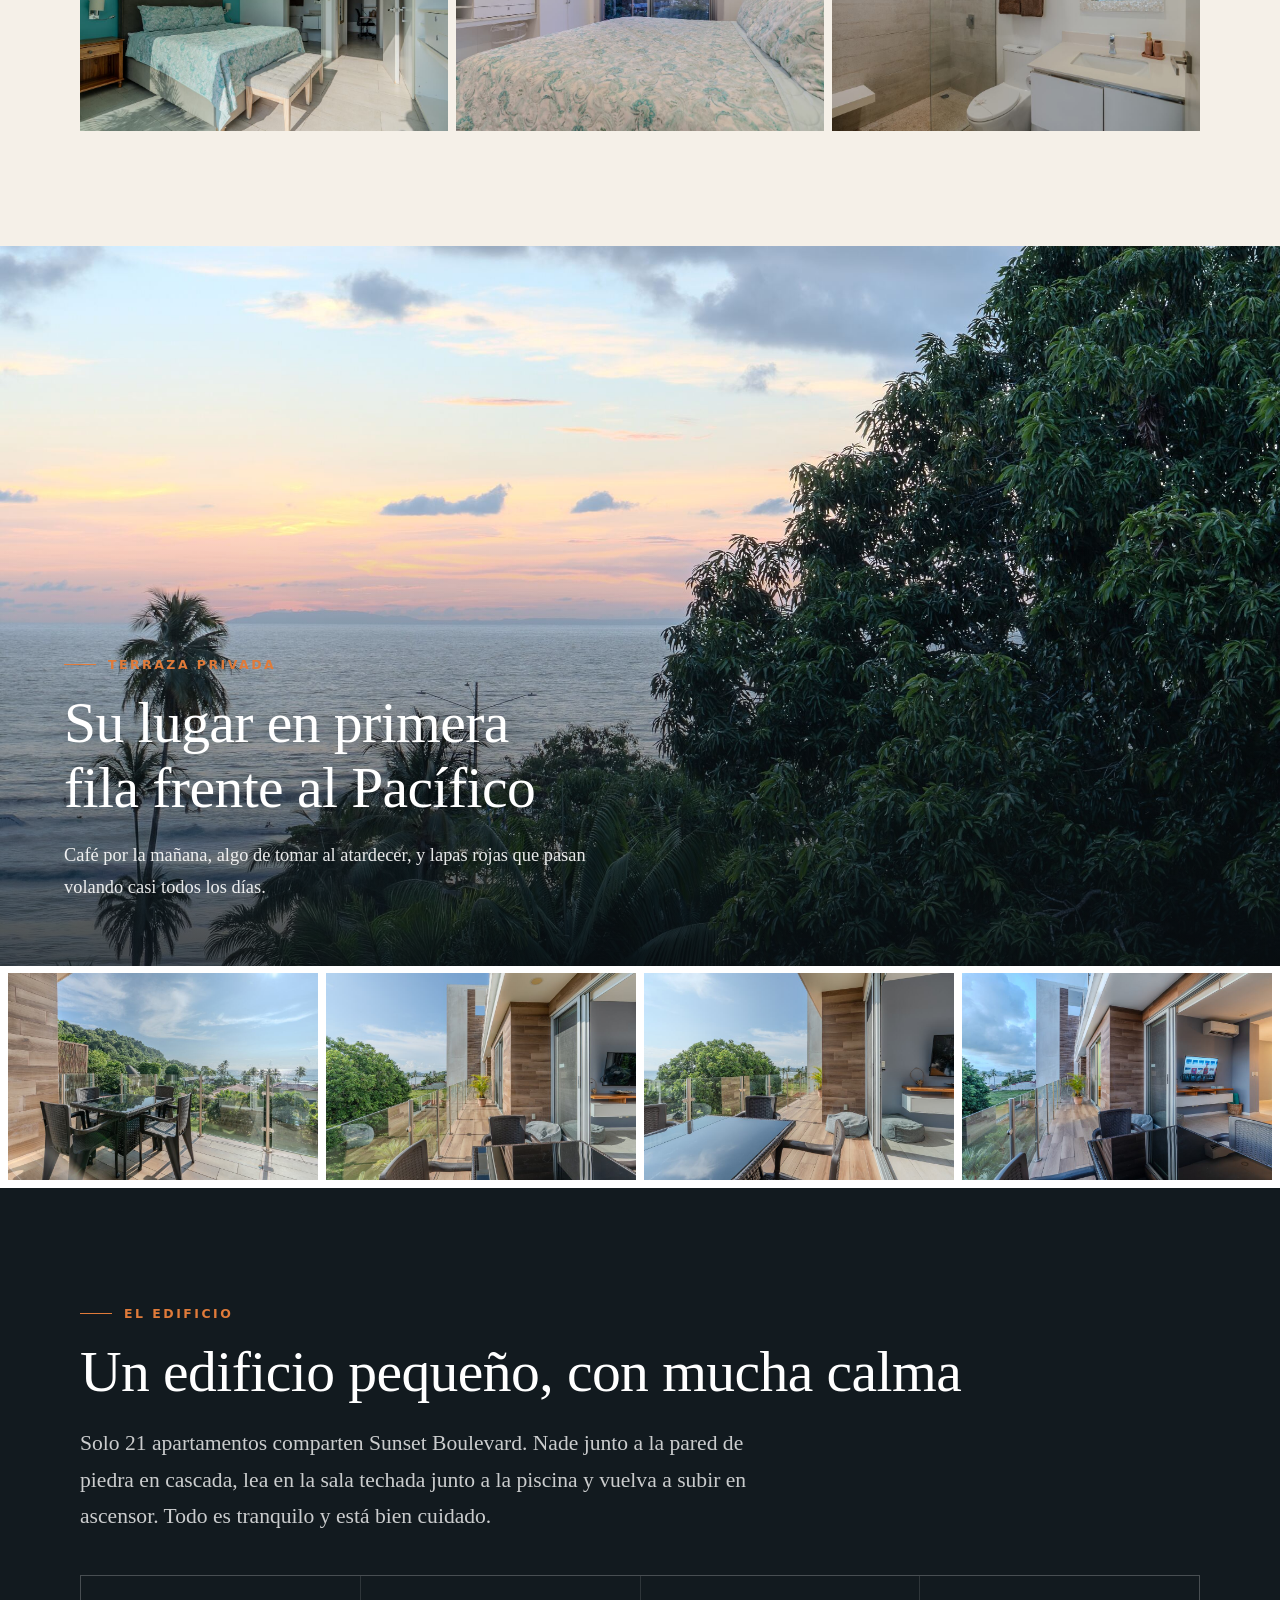
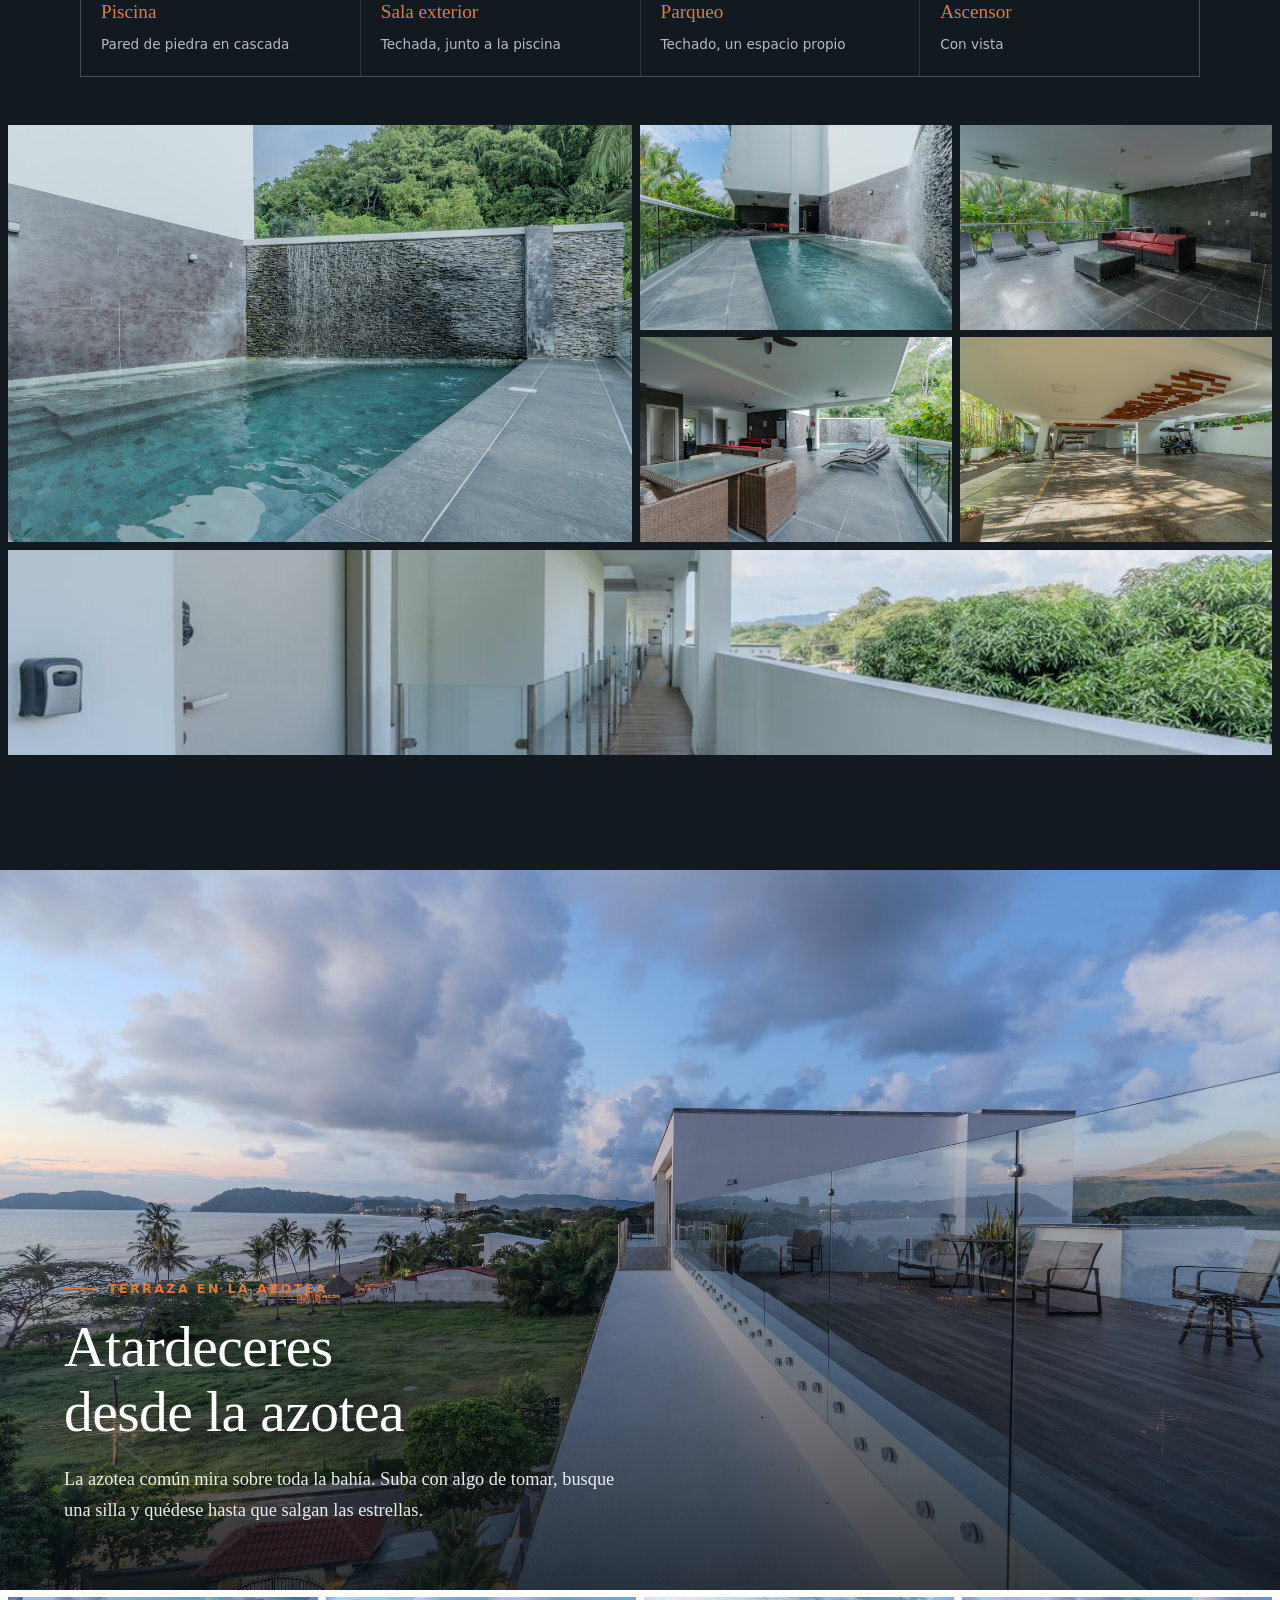
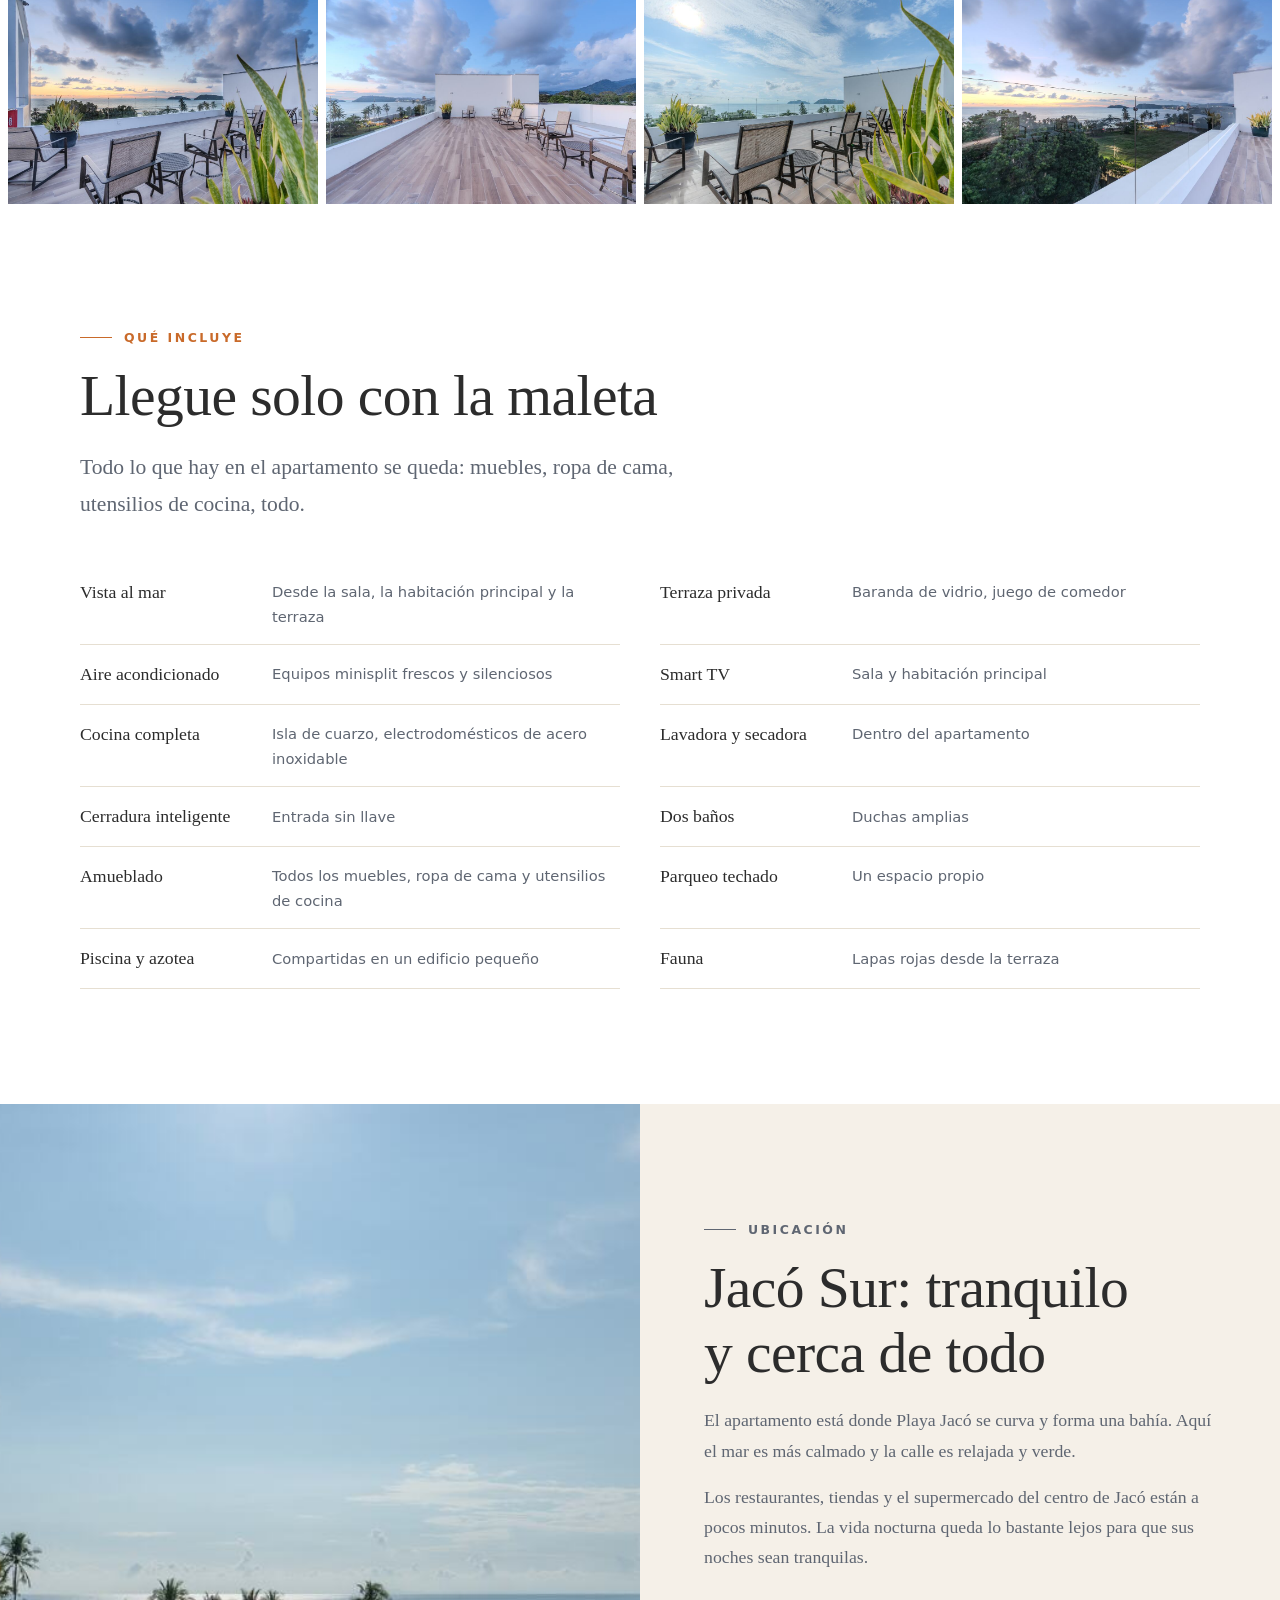
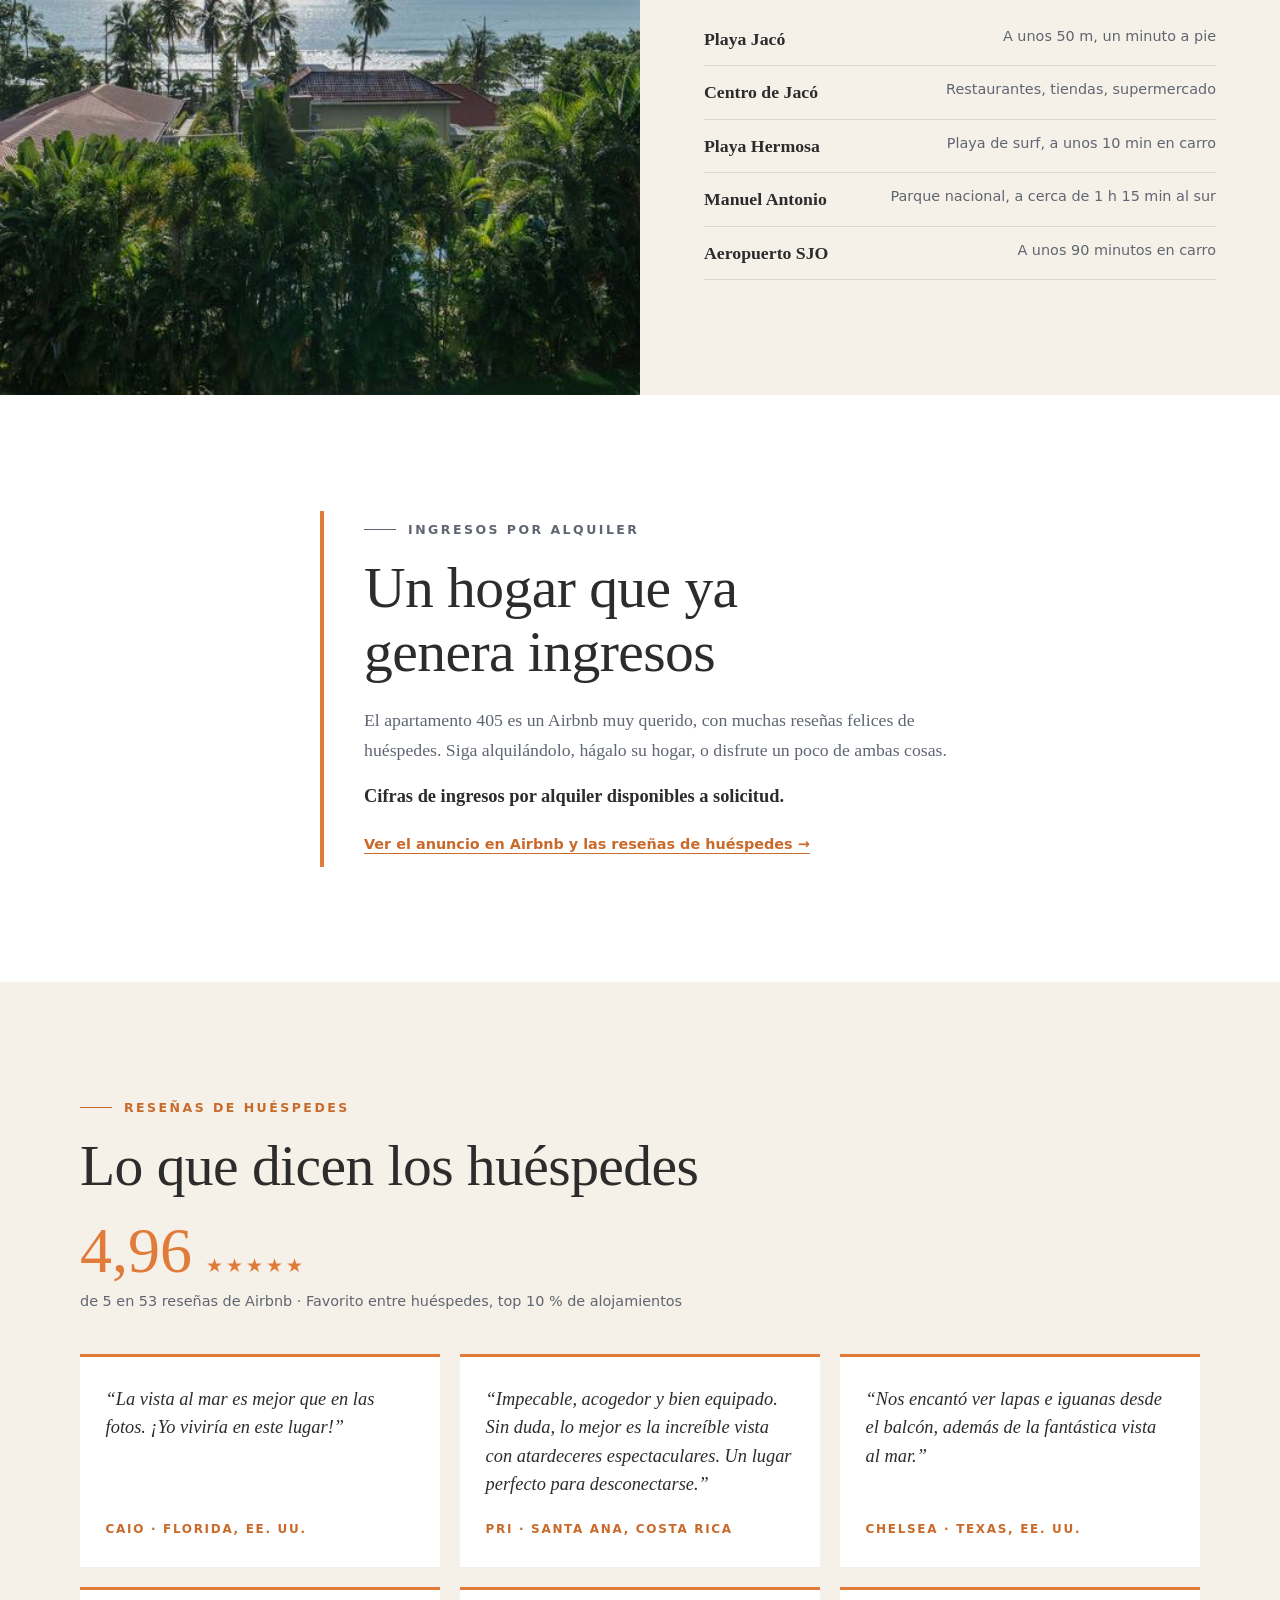
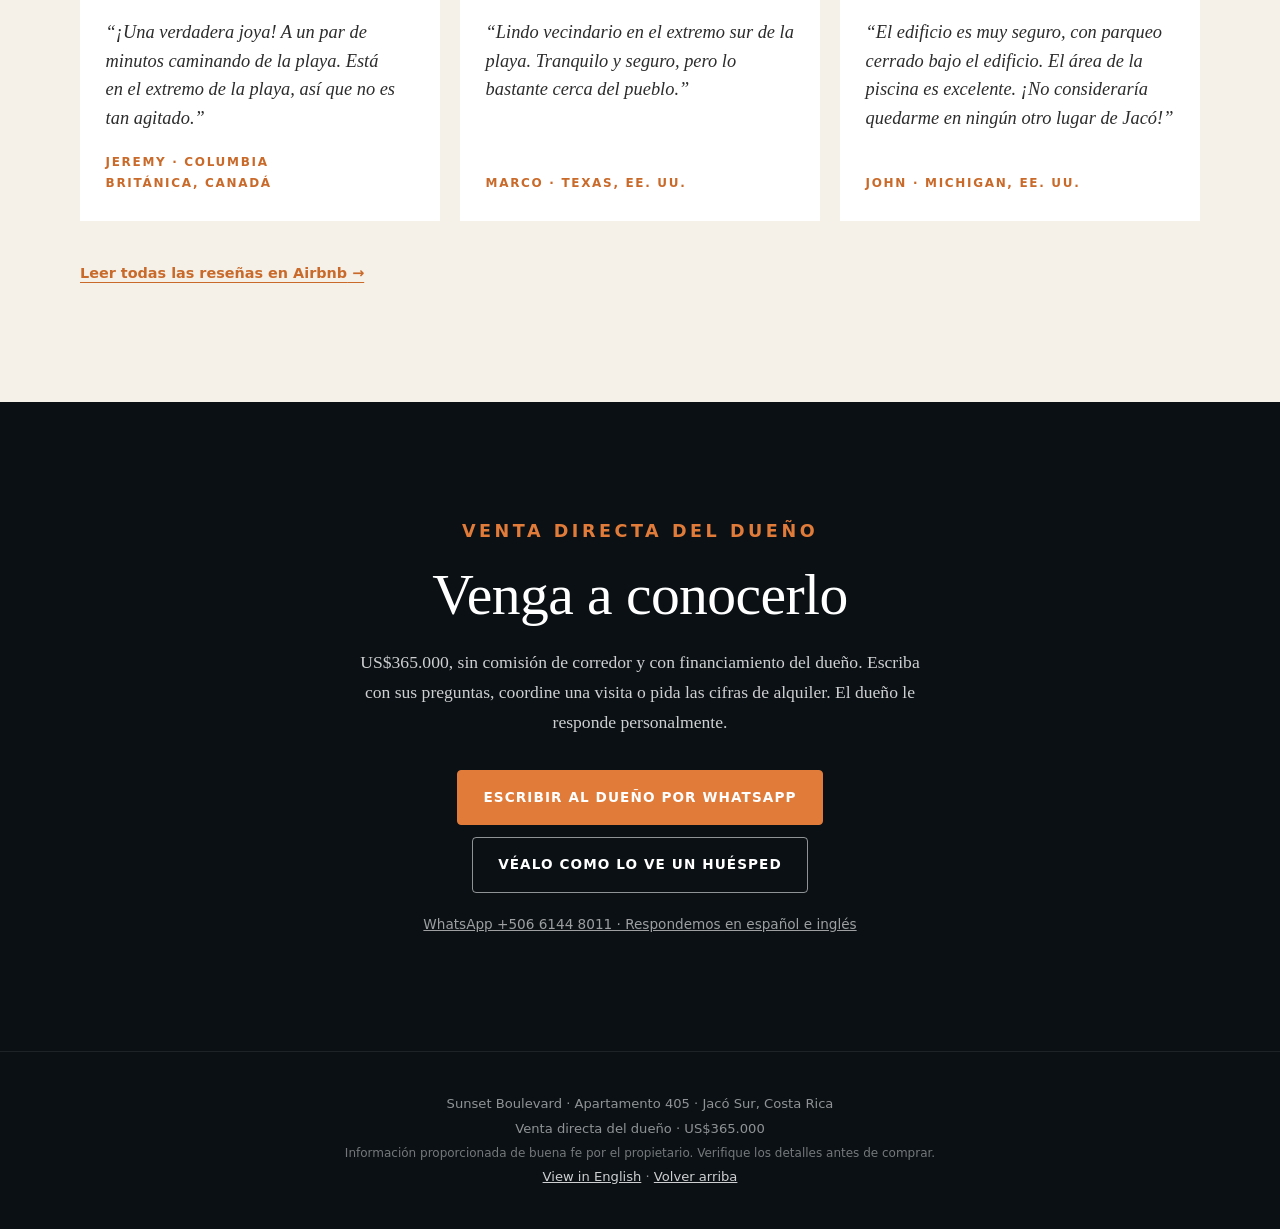
==== commit 59dbf6b5: "Guest reviews section: 4.96 from 53 Airbnb reviews + six quotes (EN + ES) Co-Authored-By: Claude Opu" ====
--- a/es/index.html
+++ b/es/index.html
@@ -234,6 +234,22 @@
   </div>
 </section>
 
+<section class="sec sand reviews" id="reviews">
+  <div class="wrap">
+    <p class="tag ">Reseñas de huéspedes</p><h2>Lo que dicen los huéspedes</h2>
+    <p class="rv-score"><span class="rv-n">4,96</span><span class="rv-stars" aria-hidden="true">★★★★★</span><span class="rv-line">de 5 en 53 reseñas de Airbnb · Favorito entre huéspedes, top 10 % de alojamientos</span></p>
+    <ul class="rv" role="list">
+      <li><blockquote><p>“La vista al mar es mejor que en las fotos. ¡Yo viviría en este lugar!”</p></blockquote><p class="rv-who">Caio · Florida, EE. UU.</p></li>
+      <li><blockquote><p>“Impecable, acogedor y bien equipado. Sin duda, lo mejor es la increíble vista con atardeceres espectaculares. Un lugar perfecto para desconectarse.”</p></blockquote><p class="rv-who">Pri · Santa Ana, Costa Rica</p></li>
+      <li><blockquote><p>“Nos encantó ver lapas e iguanas desde el balcón, además de la fantástica vista al mar.”</p></blockquote><p class="rv-who">Chelsea · Texas, EE. UU.</p></li>
+      <li><blockquote><p>“¡Una verdadera joya! A un par de minutos caminando de la playa. Está en el extremo de la playa, así que no es tan agitado.”</p></blockquote><p class="rv-who">Jeremy · Columbia Británica, Canadá</p></li>
+      <li><blockquote><p>“Lindo vecindario en el extremo sur de la playa. Tranquilo y seguro, pero lo bastante cerca del pueblo.”</p></blockquote><p class="rv-who">Marco · Texas, EE. UU.</p></li>
+      <li><blockquote><p>“El edificio es muy seguro, con parqueo cerrado bajo el edificio. El área de la piscina es excelente. ¡No consideraría quedarme en ningún otro lugar de Jacó!”</p></blockquote><p class="rv-who">John · Michigan, EE. UU.</p></li>
+    </ul>
+    <a class="text-link" href="https://www.airbnb.com/rooms/1527613334489602829#reviews" target="_blank" rel="noopener">Leer todas las reseñas en Airbnb<span class="sr"> (abre Airbnb en una pestaña nueva)</span> →</a>
+  </div>
+</section>
+
 <section class="cta" id="contact">
   <div class="wrap narrow">
     <p class="tag on-dark">Venta directa del dueño</p><h2>Venga a conocerlo</h2>
--- a/site.css
+++ b/site.css
@@ -228,3 +228,14 @@
 .lb-prev { left: 1rem; top: 50%; transform: translateY(-50%); }
 .lb-next { right: 1rem; top: 50%; transform: translateY(-50%); }
 @media (max-width: 40em) { .lb-prev, .lb-next { top: auto; bottom: 1rem; transform: none; } .lb-prev { left: calc(50% - 3.5rem); } .lb-next { right: calc(50% - 3.5rem); } }
+
+/* Guest reviews */
+.rv-score { display: flex; flex-wrap: wrap; align-items: baseline; gap: 0.4rem 0.9rem; margin: 0.5rem 0 2.5rem; }
+.rv-n { font-size: clamp(2.4rem, 1.8rem + 3vw, 4rem); color: var(--sunset); line-height: 1; }
+.rv-stars { color: var(--sunset); font-size: 1.2rem; letter-spacing: 0.15em; }
+.rv-line { flex-basis: 100%; font-family: var(--sans); font-size: 0.9rem; color: var(--muted); }
+.rv { list-style: none; padding: 0; margin: 0 0 2.25rem; display: grid; gap: 1.25rem; grid-template-columns: repeat(auto-fit, minmax(min(100%, 20rem), 1fr)); }
+.rv li { background: var(--white); padding: 1.75rem 1.6rem; border-top: 0.2rem solid var(--sunset); display: flex; flex-direction: column; justify-content: space-between; gap: 1.25rem; }
+.rv blockquote { margin: 0; }
+.rv blockquote p { font-size: 1.15rem; line-height: 1.55; font-style: italic; }
+.rv-who { font-family: var(--sans); font-size: 0.75rem; font-weight: 600; letter-spacing: 0.14em; text-transform: uppercase; color: var(--sunset-deep); }
